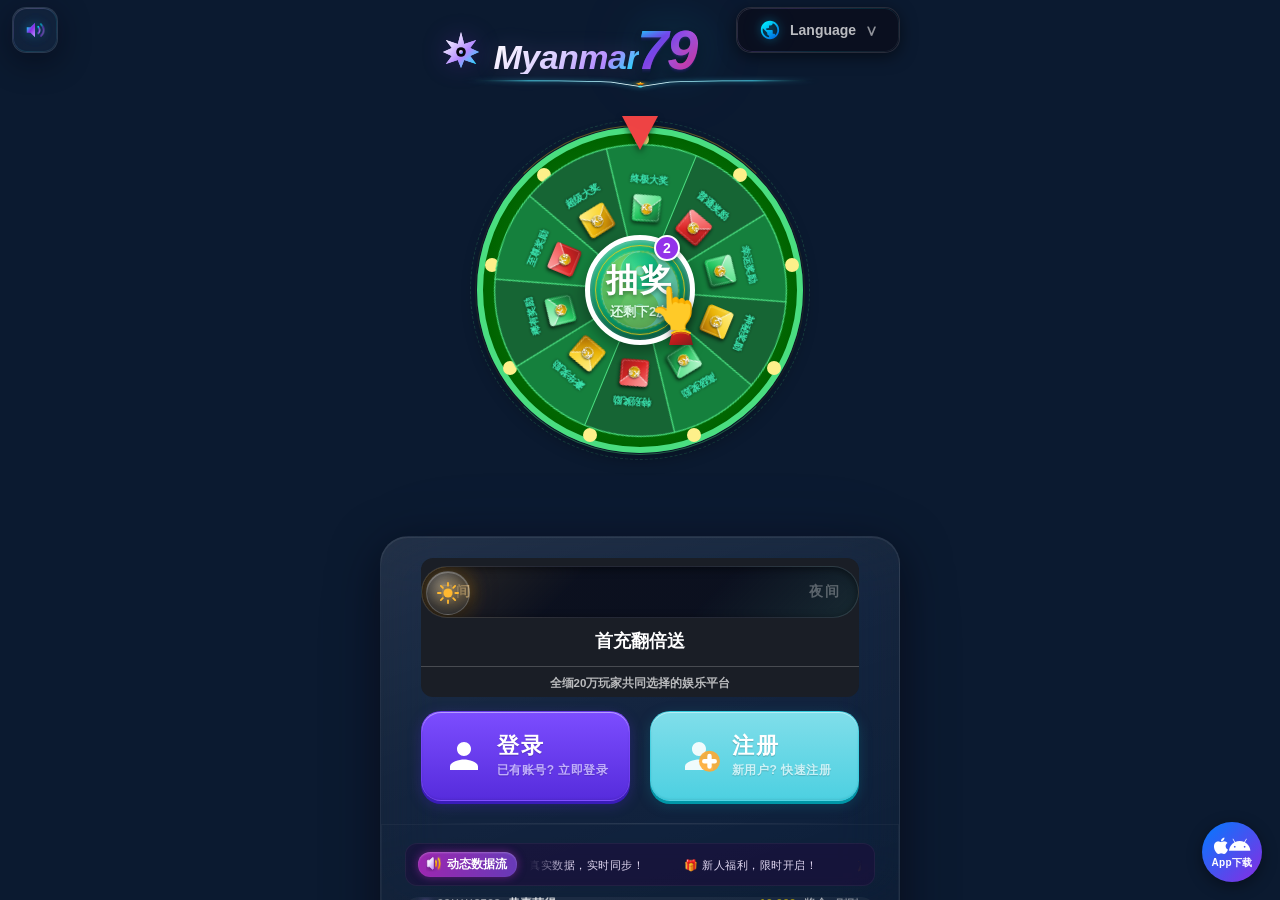
==== youxi.html @ 33e3a17e "上传游戏" ====
<!DOCTYPE html>
<html lang="zh-CN">
<head>
    <meta charset="UTF-8" />
    <meta name="viewport" content="width=device-width, initial-scale=1.0, maximum-scale=1.0, user-scalable=no, viewport-fit=cover, shrink-to-fit=no" />
    <title>Myanmar79 · 霓虹财富</title>
    <link rel="stylesheet" href="https://cdnjs.cloudflare.com/ajax/libs/font-awesome/6.4.0/css/all.min.css">
    <style>
        :root {
            --bg-deep: #030108;
            --neon-cyan: #00f0ff;
            --neon-pink: #ff2a85;
            --neon-purple: #8a2be2;
            --neon-soft-purple: #b388ff;
            --neon-blue: #00e5ff;
            --neon-green: #00e676;
            --neon-orange: #ffab00;
            --neon-lime: #39ff14;
            --glass-bg: rgba(255, 255, 255, 0.03);
            --glass-border: rgba(255, 255, 255, 0.08);
            --glass-glow: 0 8px 32px rgba(0, 0, 0, 0.6), 0 0 60px rgba(138, 43, 226, 0.06);
            --font-display: -apple-system, BlinkMacSystemFont, "Segoe UI", Roboto, Helvetica, Arial, sans-serif;
            --scroll-green: #00FF41;
            --logo-scale: 1;
            --logo-wrapper-scale: clamp(0.42, 8.5vw, 0.78);
            --wheel-size: clamp(210px, 56vw, 320px);
            --wheel-canvas-size: clamp(185px, 50vw, 290px);
            --modal-max-width: clamp(270px, 86vw, 400px);
            --modal-min-height: clamp(280px, 50vh, 440px);
            --btn-min-height: clamp(42px, 6.5vh, 56px);
            --font-modal-title: clamp(15px, 2.8vw, 22px);
            --font-modal-prize: clamp(22px, 5.5vw, 38px);
            --font-input: clamp(13px, 2.2vw, 17px);
            --gap-safe-bottom: env(safe-area-inset-bottom, 0px);
        }
        * {
            margin: 0;
            padding: 0;
            box-sizing: border-box;
            -webkit-font-smoothing: antialiased;
            -moz-osx-font-smoothing: grayscale;
        }
        /* ===== 全局按钮点击响应优化 ===== */
        button, .ios-btn, .switch-link, .lang-switch-btn, .audio-toggle-btn, .lang-menu-item,
        .forgot-pwd-link, .captcha-refresh-btn, .pwd-toggle-btn,
        .modal-close-btn, .modal-back-btn, .recharge-modal-close, .recharge-modal-btn,
        .forgot-modal-close, .forgot-modal-btn, .agreement-modal-close,
        .placeholder-btn, .guide-close-btn, .wheel-center-btn,
        .prize-slider-dots .dot, .protocol-checkbox, .protocol-link {
            touch-action: manipulation;
            -webkit-tap-highlight-color: transparent;
            -webkit-user-select: none;
            user-select: none;
            -webkit-touch-callout: none;
        }
        button:active, .ios-btn:active, .switch-link:active, .lang-switch-btn:active, .audio-toggle-btn:active,
        .lang-menu-item:active, .forgot-pwd-link:active, .captcha-refresh-btn:active,
        .pwd-toggle-btn:active, .modal-close-btn:active, .modal-back-btn:active, .recharge-modal-close:active,
        .recharge-modal-btn:active, .forgot-modal-close:active, .forgot-modal-btn:active,
        .agreement-modal-close:active, .placeholder-btn:active, .guide-close-btn:active,
        .wheel-center-btn:active {
            transition-duration: 0.05s !important;
        }
        button, .ios-btn, .recharge-modal-btn, .forgot-modal-btn,
        .agreement-modal-close, .placeholder-btn, .wheel-center-btn, .audio-toggle-btn {
            will-change: transform;
        }
        body,
        html {
            width: 100%;
            height: 100%;
            height: 100dvh;
            overflow: hidden;
            background: #0b1a30;
            font-family: var(--font-display);
            display: flex;
            align-items: center;
            justify-content: center;
            -webkit-overflow-scrolling: auto;
            overscroll-behavior: none;
            -webkit-overscroll-behavior: none;
            touch-action: manipulation;
        }
        .app-container {
            position: relative;
            width: 100%;
            height: 100vh;
            height: 100dvh;
            max-width: 520px;
            margin: 0 auto;
            background: transparent;
            display: flex;
            flex-direction: column;
            align-items: center;
            box-shadow: none;
            overflow-y: auto;
            overflow-x: hidden;
            z-index: 1;
            padding-top: clamp(57px, 8.8vh, 64px);
            padding-bottom: var(--gap-safe-bottom);
            scroll-behavior: smooth;
            -webkit-overflow-scrolling: touch;
        }

        .header {
            position: fixed;
            top: 0;
            left: 50%;
            transform: translateX(-50%);
            z-index: 100;
            background: #0b1a30;
            padding: clamp(14px, 2.8vh, 22px) clamp(8px, 2vw, 28px) 0 clamp(8px, 2vw, 28px);
            display: flex;
            flex-direction: column;
            align-items: center;
            justify-content: center;
            gap: 0;
            flex-shrink: 0;
            width: 100%;
            max-width: 520px;
            box-sizing: border-box;
            min-height: 0;
        }
        /* 品牌底座分隔线 —— Logo 的正下方 */
        .header-separator {
            position: relative;
            width: calc(100% - clamp(40px, 12vw, 96px));
            height: clamp(12px, 2vh, 24px);
            pointer-events: none;
            z-index: 0;
            overflow: visible;
            margin-top: clamp(-8px, -1.4vh, -4px);
        }
        .header-separator svg {
            width: 100%;
            height: 100%;
            overflow: visible;
            display: block;
        }
        .header-sep-line {
            fill: none;
            stroke: url(#headerSepGradient);
            stroke-width: 1.8;
            stroke-linecap: round;
            filter: drop-shadow(0 0 5px #3edcff);
        }
        .header-sep-dot {
            fill: #55eaff;
            filter: drop-shadow(0 0 7px #55eaff);
        }

        /* ===== V 型凹槽 3D 星星 ===== */
        .header-sep-star-base {
            fill: url(#headerSepStarBaseGrad);
            filter: drop-shadow(0 0 2px rgba(255, 179, 0, 0.5));
        }
        .header-sep-star-top {
            fill: url(#headerSepStarTopGrad);
            filter: drop-shadow(0 0 4px rgba(255, 215, 0, 0.7));
            animation: headerStarTwinkle 2.6s ease-in-out infinite;
        }
        @keyframes headerStarTwinkle {
            0%, 100% {
                opacity: 0.75;
            }
            50% {
                opacity: 1;
            }
        }

        /* ===== 头部 Logo：剥离玻璃卡片，仅保留 Logo 本体 ===== */
        #headerLoginLogo {
            position: relative;
            z-index: 1;
            display: flex;
            align-items: center;
            justify-content: center;
            gap: clamp(6px, 1.2vw, 12px);
            background: transparent !important;
            backdrop-filter: none !important;
            -webkit-backdrop-filter: none !important;
            border: none !important;
            border-radius: 0 !important;
            box-shadow: none !important;
            padding: 0 clamp(14px, 3.5vw, 28px) !important;
            margin-bottom: clamp(2px, 0.4vh, 6px);
            overflow: visible;
            transform: translateY(clamp(0px, 0vh, 3px));
        }
        #headerLoginLogo::before,
        #headerLoginLogo::after {
            display: none !important;
        }

        @keyframes logoShineSweep {
            0% {
                left: 0%;
                opacity: 0;
            }
            6% {
                left: 3%;
                opacity: 0.6;
            }
            18% {
                opacity: 0.9;
            }
            75% {
                opacity: 0.9;
            }
            92% {
                left: 62%;
                opacity: 0.6;
            }
            100% {
                left: 65%;
                opacity: 0;
            }
        }
        .logo-wrapper {
            display: flex;
            align-items: flex-end;
            position: relative;
            filter: drop-shadow(0 0 36px rgba(138, 43, 226, 0.22)) drop-shadow(0 0 18px rgba(0, 240, 255, 0.08));
            transform: scale(var(--logo-wrapper-scale));
            transform-origin: center center;
            overflow: visible;
            max-width: 100%;
        }
        .icon-box {
            width: 42px;
            height: 42px;
            margin-right: -1px;
            margin-bottom: 3px;
            flex-shrink: 0;
        }
        .icon-svg {
            width: 100%;
            height: 100%;
        }
        .myanmar-group {
            display: flex;
            flex-direction: column;
            align-items: flex-start;
            position: relative;
            flex-shrink: 0;
        }
        .text-main {
            font-family: 'Noto Serif', 'Georgia', 'Times New Roman', 'SimSun', 'STSong', 'Songti SC', serif;
            font-size: 35px;
            font-weight: 700;
            font-style: normal;
            letter-spacing: 0.5px;
            margin-bottom: -3px;
            line-height: 0.9;
            background: linear-gradient(135deg, #ffffff 0%, #e0d0ff 35%, #b388ff 65%, #00f0ff 100%);
            -webkit-background-clip: text;
            background-clip: text;
            color: transparent;
            text-shadow: none;
            white-space: nowrap;
        }
        .text-79-fixed {
            font-family: 'Noto Serif', 'Georgia', 'Times New Roman', 'SimSun', 'STSong', 'Songti SC', serif;
            font-size: 71px;
            font-weight: 900;
            letter-spacing: -4px;
            margin-left: -8px;
            transform: skewX(-5deg);
            display: inline-block;
            vertical-align: bottom;
            position: relative;
            line-height: 0.8;
            padding-top: 36px;
            margin-top: -36px;
            overflow: visible !important;
            z-index: 1;
            background: linear-gradient(135deg, #00f0ff 0%, #8a2be2 50%, #ff2a85 100%);
            -webkit-background-clip: text;
            background-clip: text;
            color: transparent;
            text-shadow: none;
            filter: drop-shadow(0 0 24px rgba(0, 240, 255, 0.2)) drop-shadow(0 0 50px rgba(138, 43, 226, 0.12));
            white-space: nowrap;
        }
        @keyframes breatheGlow {
            0%,
            100% {
                opacity: 0.65;
                filter: drop-shadow(0 0 10px rgba(179, 136, 255, 0.4)) drop-shadow(0 0 22px rgba(138, 43, 226, 0.25)) brightness(1);
            }
            50% {
                opacity: 1;
                filter: drop-shadow(0 0 18px rgba(179, 136, 255, 0.7)) drop-shadow(0 0 36px rgba(138, 43, 226, 0.45)) brightness(1.35);
            }
        }
        .wheel-section {
            position: relative;
            z-index: 15;
            flex-shrink: 0;
            display: flex;
            flex-direction: column;
            align-items: center;
            margin-top: clamp(18px, 3.5vh, 32px);
            width: 100%;
            padding-bottom: clamp(12px, 2vh, 20px);
        }
        /* 电脑端：大轮盘与Logo之间保持自然间距 */
        @media (min-width: 641px) {
            .wheel-section {
                margin-top: clamp(36px, 7vh, 56px);
                padding-bottom: clamp(18px, 3vh, 28px);
            }
        }

        /* ================= 统一玻璃面板（包裹登录注册 + 动态数据流） ================= */
        .unified-glass-panel {
            position: relative;
            z-index: 12;
            width: 100%;
            max-width: 520px;
            margin: clamp(2px, 0.4vh, 6px) auto 0 auto;
            padding: 0;
            border-radius: 28px;
            background: linear-gradient(160deg, rgba(255,255,255,0.10) 0%, rgba(255,255,255,0.05) 25%, rgba(255,255,255,0.02) 55%, rgba(255,255,255,0.045) 100%);
            backdrop-filter: blur(30px) saturate(125%);
            -webkit-backdrop-filter: blur(30px) saturate(125%);
            border: 1px solid rgba(255,255,255,0.07);
            box-shadow: 0 12px 48px rgba(0,0,0,0.55), 0 0 100px rgba(138,43,226,0.04), inset 0 1px 0 rgba(255,255,255,0.07), inset 0 -1px 0 rgba(255,255,255,0.02);
            overflow: hidden;
            flex-shrink: 0;
        }
        /* 面板内部区域分隔线（细腻过渡，非硬卡片边界） */
        .unified-glass-panel .login-register-section::after {
            content: '';
            display: block;
            width: calc(100% - clamp(40px, 8vw, 80px));
            height: 1px;
            margin: 0 auto;
            background: linear-gradient(90deg, transparent, rgba(255,255,255,0.06) 20%, rgba(255,255,255,0.10) 50%, rgba(255,255,255,0.06) 80%, transparent);
        }
        /* ================= 登录注册卡片区域 ================= */
        .login-register-section {
            position: relative;
            z-index: 2;
            width: 100%;
            max-width: 520px;
            margin: 0 auto;
            padding: 0;
            flex-shrink: 0;
        }
        .login-register-card {
            position: relative;
            background: transparent;
            border-radius: 0;
            padding: clamp(16px, 2.4vh, 25px) clamp(20px, 4vw, 40px);
            display: flex;
            flex-direction: column;
            align-items: center;
            gap: clamp(10px, 1.6vh, 15px);
            box-shadow: none;
            border: none;
        }

        /* ===== 日间/夜间切换 ===== */
        .login-register-card .toggle-wrapper {
            display: flex;
            flex-direction: column;
            align-items: center;
            width: 100%;
            background: #1A1E26;
            padding: 0;
            border-radius: 12px;
            border: 1px solid var(--border-subtle);
            box-shadow: none;
            position: relative;
            overflow: hidden;
            -webkit-tap-highlight-color: transparent;
            user-select: none;
            touch-action: manipulation;
        }

        /* ===== 高级日夜切换开关（霓虹主题） ===== */
        .theme-switch {
            position: relative;
            width: 100%;
            height: 52px;
            border-radius: 26px;
            background: linear-gradient(135deg, rgba(255,184,48,0.08) 0%, rgba(11,16,31,0.96) 35%, rgba(11,16,31,0.96) 65%, rgba(0,240,255,0.06) 100%);
            border: 1px solid rgba(255,255,255,0.1);
            box-shadow: inset 0 2px 8px rgba(0,0,0,0.5);
            cursor: pointer;
            overflow: hidden;
            flex-shrink: 0;
            margin: 8px 12px 4px 12px;
            -webkit-tap-highlight-color: transparent;
            touch-action: manipulation;
            /* 防止抖动：使用 transform 而非 left/top */
            transform: translateZ(0);
            -webkit-transform: translateZ(0);
        }
        .theme-switch:active {
            transform: scale(0.985) translateZ(0);
            transition: transform 0.1s ease;
        }
        /* 渐变边框光晕 */
        .theme-switch::after {
            content: '';
            position: absolute;
            inset: -1px;
            border-radius: 27px;
            padding: 1px;
            background: linear-gradient(135deg, rgba(255,184,48,0.25), transparent 40%, transparent 60%, rgba(0,240,255,0.2));
            -webkit-mask: linear-gradient(#fff 0 0) content-box, linear-gradient(#fff 0 0);
            mask: linear-gradient(#fff 0 0) content-box, linear-gradient(#fff 0 0);
            -webkit-mask-composite: xor;
            mask-composite: exclude;
            opacity: 0.5;
            pointer-events: none;
            transition: opacity 0.35s ease;
        }
        .theme-switch.day-active::after {
            background: linear-gradient(135deg, rgba(255,184,48,0.45), transparent 45%, transparent 70%, rgba(0,240,255,0.06));
            opacity: 1;
        }
        .theme-switch.night-active::after {
            background: linear-gradient(135deg, rgba(255,184,48,0.06), transparent 25%, transparent 65%, rgba(0,240,255,0.4));
            opacity: 1;
        }

        /* 滑动旋钮 — 毛玻璃 + 霓虹发光 + GPU 加速 */
        .theme-switch-knob {
            position: absolute;
            top: 4px;
            left: 4px;
            width: 44px;
            height: 44px;
            border-radius: 50%;
            z-index: 3;
            pointer-events: auto;
            cursor: grab;
            touch-action: none;
            /* GPU 加速：使用 transform 驱动位置，避免 left 导致的 layout/paint */
            will-change: left;
            transition: left 0.4s cubic-bezier(0.34, 1.3, 0.64, 1), box-shadow 0.4s ease;
            background: radial-gradient(circle at 38% 32%, rgba(255,255,255,0.32) 0%, rgba(255,255,255,0.08) 55%, rgba(255,255,255,0.02) 100%);
            backdrop-filter: blur(12px);
            -webkit-backdrop-filter: blur(12px);
            border: 1px solid rgba(255,255,255,0.2);
            /* 日间默认暖金发光 */
            box-shadow:
                0 4px 18px rgba(0,0,0,0.5),
                0 0 20px rgba(255,184,48,0.3),
                0 0 40px rgba(255,140,20,0.1),
                inset 0 1px 0 rgba(255,255,255,0.25);
            display: flex;
            align-items: center;
            justify-content: center;
        }
        .theme-switch.night-active .theme-switch-knob {
            left: calc(100% - 48px);
            /* 夜间霓虹青发光 */
            box-shadow:
                0 4px 18px rgba(0,0,0,0.5),
                0 0 20px rgba(0,240,255,0.35),
                0 0 40px rgba(0,200,255,0.12),
                inset 0 1px 0 rgba(255,255,255,0.25);
        }
        /* 拖动中：禁用过渡，实时跟随 */
        .theme-switch-knob.dragging {
            transition: none !important;
            cursor: grabbing;
            touch-action: none;
        }

        /* 旋钮内部图标 */
        .ts-icon {
            position: absolute;
            width: 22px;
            height: 22px;
            transition: opacity 0.25s ease, transform 0.35s cubic-bezier(0.34, 1.3, 0.64, 1);
        }
        .ts-icon-sun {
            color: #FFB830;
            opacity: 1;
            transform: scale(1) rotate(0deg);
            filter: drop-shadow(0 0 8px rgba(255,184,48,0.6));
        }
        .ts-icon-moon {
            color: #00E5FF;
            opacity: 0;
            transform: scale(0.5) rotate(-90deg);
            filter: drop-shadow(0 0 8px rgba(0,229,255,0.6));
        }
        .theme-switch.night-active .ts-icon-sun {
            opacity: 0;
            transform: scale(0.5) rotate(90deg);
        }
        .theme-switch.night-active .ts-icon-moon {
            opacity: 1;
            transform: scale(1) rotate(0deg);
        }

        /* 文字标签 */
        .ts-label {
            position: absolute;
            top: 50%;
            transform: translateY(-50%);
            font-family: "PingFang SC","Inter","MiLanPro",-apple-system,BlinkMacSystemFont,"Segoe UI",Roboto,sans-serif;
            font-size: 14px;
            font-weight: 600;
            letter-spacing: 1.5px;
            pointer-events: auto;
            cursor: pointer;
            transition: color 0.3s ease, text-shadow 0.3s ease;
            z-index: 1;
        }
        .ts-label-day {
            left: 18px;
            color: rgba(255,255,255,0.3);
        }
        .ts-label-night {
            right: 18px;
            color: rgba(255,255,255,0.3);
        }
        /* 日间激活 — 暖金 */
        .theme-switch.day-active .ts-label-day {
            color: #FFD080;
            text-shadow: 0 0 12px rgba(255,184,48,0.4);
        }
        /* 夜间激活 — 霓虹青 */
        .theme-switch.night-active .ts-label-night {
            color: #80F0FF;
            text-shadow: 0 0 12px rgba(0,240,255,0.4);
        }

        /* 轻扫光效 — 点击时一道光扫过 */
        .theme-switch::before {
            content: '';
            position: absolute;
            top: 0;
            left: -100%;
            width: 60%;
            height: 100%;
            background: linear-gradient(90deg, transparent, rgba(255,255,255,0.06), transparent);
            z-index: 2;
            pointer-events: none;
            transition: none;
        }
        .theme-switch.night-active::before {
            left: 100%;
        }
        .theme-switch.switching::before {
            left: 0%;
            transition: left 0.4s cubic-bezier(0.22, 0.61, 0.36, 1);
        }

        /* 滚动文案区 */
        .login-register-card .toggle-scroll-area {
            position: relative;
            width: 100%;
            height: 2.2em;
            overflow: hidden;
            flex-shrink: 0;
            pointer-events: none;
        }
        .login-register-card .toggle-scroll-track {
            position: relative;
            width: 100%;
            transition: transform 0.8s cubic-bezier(0.4,0,0.2,1);
        }
        .login-register-card .toggle-scroll-item {
            width: 100%;
            text-align: center;
            font-family: "PingFang SC","Inter","MiLanPro",-apple-system,BlinkMacSystemFont,"Segoe UI",Roboto,sans-serif;
            font-weight: 600;
            font-size: 1.1em;
            line-height: 2.2;
            white-space: nowrap;
            pointer-events: none;
            color: #FFFFFF;
        }
        .login-register-card .toggle-wrapper.day-active .toggle-scroll-item {
            color: #FFFFFF;
        }
        .login-register-card .toggle-wrapper.night-active .toggle-scroll-item {
            color: #FFFFFF;
        }

        /* 分割线 */
        .login-register-card .toggle-divider {
            width: 100%;
            height: 1px;
            margin: 8px 0;
            flex-shrink: 0;
            background: rgba(255,255,255,0.2);
        }

        /* 固定品牌标语 */
        .login-register-card .toggle-brand-slogan {
            width: 100%;
            text-align: center;
            font-family: "PingFang SC","Inter","MiLanPro",-apple-system,BlinkMacSystemFont,"Segoe UI",Roboto,sans-serif;
            font-weight: 600;
            font-size: 0.72em;
            line-height: 1.4;
            white-space: nowrap;
            pointer-events: none;
            color: rgba(255,255,255,0.7);
            padding-bottom: 6px;
        }
        .login-register-card .toggle-wrapper.day-active .toggle-brand-slogan {
            color: rgba(255,255,255,0.7);
        }
        .login-register-card .toggle-wrapper.night-active .toggle-brand-slogan {
            color: rgba(255,255,255,0.7);
        }
        @keyframes brandBreathe {
            0%, 100% { opacity: 0.7; }
            50% { opacity: 0.7; }
        }

        /* ===== 登录/注册按钮 ===== */
        .login-register-card .action-buttons {
            display: flex;
            width: 100%;
            gap: 20px;
        }
        .login-register-card .btn {
            flex: 1;
            display: flex;
            align-items: center;
            justify-content: center;
            padding: 18px 12px;
            border-radius: 20px;
            border: none;
            cursor: pointer;
            transition: transform 0.40s cubic-bezier(0.34, 1.3, 0.64, 1), box-shadow 0.35s ease, background 0.30s ease;
            position: relative;
            gap: 12px;
            height: 90px;
            color: #fff;
            text-decoration: none;
            overflow: hidden;
            -webkit-tap-highlight-color: transparent;
            user-select: none;
            outline: none;
            will-change: transform;
            transform: translateZ(0);
            -webkit-transform: translateZ(0);
        }
        .login-register-card .btn:active {
            transform: scale(0.95) translateZ(0);
            transition: transform 0.08s cubic-bezier(0.25, 0.1, 0.25, 1), box-shadow 0.08s ease, background 0.08s ease;
        }
        .login-register-card .btn::after {
            content: '';
            position: absolute;
            inset: 0;
            border-radius: inherit;
            opacity: 0;
            transition: opacity 0.3s ease;
            pointer-events: none;
            background: linear-gradient(180deg, rgba(255,255,255,0.18) 0%, transparent 50%);
        }
        .login-register-card .btn:hover::after {
            opacity: 1;
        }
        .login-register-card .btn-content {
            display: flex;
            flex-direction: column;
            align-items: flex-start;
            text-align: left;
            position: relative;
            z-index: 1;
        }
        .login-register-card .btn-main {
            font-size: 22px;
            font-weight: 800;
            letter-spacing: 2px;
            line-height: 1.2;
        }
        .login-register-card .btn-sub {
            font-size: 12px;
            font-weight: 600;
            letter-spacing: 0.5px;
            margin-top: 2px;
            opacity: 0.85;
        }
        .login-register-card .btn-login {
            background: linear-gradient(180deg, #7c4dff 0%, #562cdc 100%);
            box-shadow: 
                0 3px 0 #3a1cba,
                0 4px 14px rgba(86, 44, 220, 0.3),
                inset 0 1px 0 rgba(255, 255, 255, 0.45),
                inset 0 -1px 2px rgba(0, 0, 0, 0.08);
            color: #ffffff;
            border: 1px solid rgba(138, 80, 255, 0.35);
            text-shadow: 0 1px 1px rgba(0, 0, 0, 0.2);
        }
        .login-register-card .btn-login::before {
            content: '';
            position: absolute;
            top: 2px;
            left: 8px;
            right: 8px;
            height: 38%;
            border-radius: 20px;
            background: linear-gradient(180deg, rgba(255,255,255,0.3) 0%, transparent 100%);
            pointer-events: none;
            z-index: 2;
        }
        .login-register-card .btn-login::after,
        .login-register-card .btn-register::after,
        .login-register-card .btn-login::before,
        .login-register-card .btn-register::before {
            display: none;
        }
        .login-register-card .btn-login .btn-sub {
            color: #d1c4ff;
        }
        .login-register-card .btn-login:hover {
            transform: translateY(-2px) translateZ(0);
            box-shadow: 
                0 5px 0 #3114a4,
                0 6px 18px rgba(86, 44, 220, 0.4),
                inset 0 1px 0 rgba(255, 255, 255, 0.5),
                inset 0 -1px 2px rgba(0, 0, 0, 0.06);
            background: linear-gradient(180deg, #b388ff 0%, #7c4dff 100%);
            transition: transform 0.35s cubic-bezier(0.34, 1.3, 0.64, 1), box-shadow 0.35s ease, background 0.30s ease;
        }
        .login-register-card .btn-login:active {
            transform: scale(0.95) translateZ(0);
            box-shadow: 
                0 2px 0 #2a0f8e,
                0 2px 8px rgba(86, 44, 220, 0.25),
                inset 0 1px 3px rgba(0, 0, 0, 0.1),
                inset 0 1px 0 rgba(255, 255, 255, 0.25);
            transition: transform 0.08s cubic-bezier(0.25, 0.1, 0.25, 1), box-shadow 0.08s ease, background 0.08s ease;
        }
        .login-register-card .btn-register {
            background: linear-gradient(180deg, #80deea 0%, #4dd0e1 100%);
            box-shadow: 
                0 3px 0 #0097a7,
                0 4px 14px rgba(0, 150, 170, 0.25),
                inset 0 1px 0 rgba(255, 255, 255, 0.45),
                inset 0 -1px 2px rgba(0, 0, 0, 0.08);
            color: #ffffff;
            border: 1px solid rgba(0, 188, 212, 0.35);
            text-shadow: 0 1px 1px rgba(0, 0, 0, 0.2);
        }
        .login-register-card .btn-register::before {
            content: '';
            position: absolute;
            top: 2px;
            left: 8px;
            right: 8px;
            height: 38%;
            border-radius: 20px;
            background: linear-gradient(180deg, rgba(255,255,255,0.3) 0%, transparent 100%);
            pointer-events: none;
            z-index: 2;
        }
        .login-register-card .btn-register .btn-sub {
            color: #e0f7fa;
        }
        .login-register-card .btn-register:hover {
            transform: translateY(-2px) translateZ(0);
            box-shadow: 
                0 5px 0 #00838f,
                0 6px 18px rgba(0, 150, 170, 0.35),
                inset 0 1px 0 rgba(255, 255, 255, 0.5),
                inset 0 -1px 2px rgba(0, 0, 0, 0.06);
            background: linear-gradient(180deg, #b2ebf2 0%, #4dd0e1 100%);
            transition: transform 0.35s cubic-bezier(0.34, 1.3, 0.64, 1), box-shadow 0.35s ease, background 0.30s ease;
        }
        .login-register-card .btn-register:active {
            transform: scale(0.95) translateZ(0);
            box-shadow: 
                0 2px 0 #006064,
                0 2px 8px rgba(0, 150, 170, 0.2),
                inset 0 1px 3px rgba(0, 0, 0, 0.1),
                inset 0 1px 0 rgba(255, 255, 255, 0.25);
            transition: transform 0.08s cubic-bezier(0.25, 0.1, 0.25, 1), box-shadow 0.08s ease, background 0.08s ease;
        }
        .login-register-card .icon-wrap {
            display: flex;
            justify-content: center;
            align-items: center;
            width: 42px;
            height: 42px;
            flex-shrink: 0;
            position: relative;
            z-index: 1;
        }
        .login-register-card .icon-wrap svg {
            width: 100%;
            height: 100%;
            fill: currentColor;
        }

        /* ===== 登录注册卡片响应式 ===== */
        @media (max-width: 640px) {
            .unified-glass-panel {
                border-radius: 22px;
                margin-top: clamp(4px, 0.8vh, 8px);
            }
            .login-register-section {
                padding: 0;
                margin-top: 0;
            }
            .login-register-card {
                padding: clamp(14px, 2vh, 20px) clamp(10px, 2.5vw, 16px);
                gap: clamp(10px, 1.4vh, 15px);
                border-radius: 0;
            }
            .login-register-card .action-buttons {
                flex-direction: row;
                gap: 10px;
            }
            .login-register-card .btn {
                height: 66px;
                padding: 12px 8px;
                border-radius: 18px;
                gap: 8px;
            }
            .login-register-card .btn-main {
                font-size: 17px;
                letter-spacing: 1px;
            }
            .login-register-card .btn-sub {
                font-size: 10px;
            }
            .login-register-card .icon-wrap {
                width: 30px;
                height: 30px;
            }
            .theme-switch {
                height: 46px;
                border-radius: 23px;
                margin: 6px 10px 3px 10px;
            }
            .theme-switch-knob {
                width: 38px;
                height: 38px;
                top: 4px;
                left: 4px;
            }
            .theme-switch.night-active .theme-switch-knob {
                left: calc(100% - 42px);
            }
            .ts-icon { width: 20px; height: 20px; }
            .ts-label { font-size: 13px; }
            .ts-label-day { left: 14px; }
            .ts-label-night { right: 14px; }
            .login-register-card .toggle-scroll-item {
                font-size: 1em;
            }
            .login-register-card .toggle-brand-slogan {
                font-size: 0.68em;
            }
        }
        @media (max-width: 420px) {
            .login-register-card {
                padding: clamp(10px, 1.4vh, 14px) clamp(8px, 2vw, 12px);
                border-radius: 22px;
                gap: 9px;
            }
            .login-register-card .action-buttons {
                gap: 8px;
            }
            .login-register-card .btn {
                height: 58px;
                padding: 10px 6px;
                border-radius: 16px;
                gap: 6px;
            }
            .login-register-card .btn-main {
                font-size: 15px;
                letter-spacing: 0.5px;
            }
            .login-register-card .btn-sub {
                font-size: 9px;
                letter-spacing: 0.3px;
            }
            .login-register-card .icon-wrap {
                width: 26px;
                height: 26px;
            }
            .theme-switch {
                height: 40px;
                border-radius: 20px;
                margin: 5px 8px 2px 8px;
            }
            .theme-switch-knob {
                width: 34px;
                height: 34px;
                top: 3px;
                left: 3px;
            }
            .theme-switch.night-active .theme-switch-knob {
                left: calc(100% - 37px);
            }
            .ts-icon { width: 18px; height: 18px; }
            .ts-label { font-size: 11px; }
            .ts-label-day { left: 12px; }
            .ts-label-night { right: 12px; }
            .login-register-card .toggle-scroll-item {
                font-size: 0.92em;
            }
            .login-register-card .toggle-brand-slogan {
                font-size: 0.64em;
            }
            .login-register-card .toggle-scroll-item {
                font-size: 0.92em;
            }
            .login-register-card .toggle-brand-slogan {
                font-size: 0.64em;
            }
        }

        /* ================= 顶部公告栏（动态数据流标题栏） ================= */
        .marquee-header {
            display: flex;
            align-items: center;
            padding: 8px 12px;
            background: rgba(30, 10, 60, 0.5);
            border-radius: 12px;
            border: 1px solid rgba(255, 255, 255, 0.05);
            overflow: hidden;
            position: relative;
            margin-bottom: clamp(8px, 1.2vh, 12px);
            z-index: 2;
        }

        /* ================= 喇叭图标与标签文案 ================= */
        .marquee-tag {
            background: linear-gradient(90deg, #9c27b0, #673ab7);
            color: #fff;
            padding: 4px 10px 4px 8px;
            border-radius: 12px;
            font-weight: bold;
            display: flex;
            align-items: center;
            justify-content: center;
            gap: 5px;
            margin-right: 12px;
            font-size: 12px;
            box-shadow: 0 0 8px rgba(156, 39, 176, 0.6), inset 0 1px 2px rgba(255, 255, 255, 0.25);
            flex-shrink: 0;
            z-index: 2;
        }

        /* ================= 横向滑动文案 ================= */
        /* 滚动容器（带两端渐变遮罩，丝滑无卡顿） */
        .ticker-container {
            flex: 1;
            overflow: hidden;
            position: relative;
            white-space: nowrap;
            mask-image: linear-gradient(90deg, transparent, #000 12%, #000 88%, transparent);
            -webkit-mask-image: linear-gradient(90deg, transparent, #000 12%, #000 88%, transparent);
        }

        /* 滚动轨道 */
        .ticker-track {
            display: inline-flex;
            align-items: center;
            gap: 40px;
            animation: horizontalScroll 20s linear infinite;
            will-change: transform;
            backface-visibility: hidden;
            transform: translate3d(0, 0, 0);
        }

        /* 每一条文案的样式 */
        .ticker-item {
            color: #e2d9f3;
            font-size: 11px;
            font-weight: 500;
            letter-spacing: 0.5px;
            display: inline-flex;
            align-items: center;
            gap: 6px;
        }

        /* 文案中的高亮数字/文字颜色 */
        .ticker-item strong {
            color: #ffdf00; /* 金色 */
        }

        /* 横向滚动动画 */
        @keyframes horizontalScroll {
            0% { transform: translate3d(0, 0, 0); }
            100% { transform: translate3d(-50%, 0, 0); }
        }

        /* ================= 喇叭声波线发声动画 ================= */
        .wave-line-1,
        .wave-line-2 {
            transform-box: fill-box;
            will-change: transform, opacity;
        }

        .wave-line-1 {
            transform-origin: left center;
            animation: soundWaveEmit1 1.5s ease-in-out infinite;
        }

        .wave-line-2 {
            transform-origin: left center;
            animation: soundWaveEmit2 1.5s ease-in-out infinite 0.2s;
        }

        /* 内层声波：较弱的脉动，快速响应 */
        @keyframes soundWaveEmit1 {
            0%, 100% {
                opacity: 0.45;
                transform: scale(1, 1);
            }
            32% {
                opacity: 1;
                transform: scale(1.1, 1.07);
            }
            64% {
                opacity: 0.6;
                transform: scale(1.04, 1.02);
            }
        }

        /* 外层声波：更大的扩散幅度，延迟启动形成层次感 */
        @keyframes soundWaveEmit2 {
            0%, 100% {
                opacity: 0.3;
                transform: scale(1, 1);
            }
            32% {
                opacity: 0.92;
                transform: scale(1.12, 1.09);
            }
            64% {
                opacity: 0.5;
                transform: scale(1.05, 1.03);
            }
        }

        /* ================= 动态数据流 标题文字轻微跳动动画 ================= */
        .marquee-tag .ds-char-bounce {
            display: inline-block;
            animation: dsCharPulse 3.5s ease-in-out infinite;
        }

        @keyframes dsCharPulse {
            0% {
                transform: translateY(0) scale(1);
            }
            6% {
                transform: translateY(-3px) scale(1.04);
            }
            12% {
                transform: translateY(0) scale(1);
            }
            100% {
                transform: translateY(0) scale(1);
            }
        }

        /* ===== 数据流卡片容器（正常流布局） ===== */
        .data-stream-section {
            position: relative;
            z-index: 2;
            width: 100%;
            max-width: 520px;
            margin: 0 auto;
            padding: 0;
            flex-shrink: 0;
        }
        .data-stream-card {
            position: relative;
            width: 100%;
            max-width: 520px;
            margin: 0 auto;
            padding: clamp(14px, 2.1vh, 20px) clamp(16px, 2.6vw, 24px);
            border-radius: 0;
            background: transparent;
            backdrop-filter: none;
            -webkit-backdrop-filter: none;
            border: none;
            box-shadow: none;
            overflow: hidden;
            animation: dataStreamCardIn 0.9s cubic-bezier(0.2, 0.9, 0.3, 1) both;
            will-change: transform, opacity;
            pointer-events: none;
            transform-origin: center;
        }
        .data-stream-card::before {
            content: '';
            position: absolute;
            inset: -40% -20% auto auto;
            width: 160%;
            height: 160%;
            background: linear-gradient(110deg, transparent 0%, rgba(255, 255, 255, 0.22) 30%, transparent 58%);
            transform: translateX(-120%);
            animation: dataStreamShine 8s linear infinite;
            pointer-events: none;
        }
        .data-stream-card::after {
            content: '';
            position: absolute;
            inset: 0;
            border-radius: inherit;
            border: 1px solid rgba(255, 255, 255, 0.04);
            pointer-events: none;
        }
        @keyframes dataStreamCardIn {
            from {
                opacity: 0;
                transform: translate3d(0, 20px, 0) scale(0.97);
            }
            to {
                opacity: 1;
                transform: translate3d(0, 0, 0) scale(1);
            }
        }
        @keyframes dataStreamShine {
            0% {
                transform: translateX(-120%);
            }
            100% {
                transform: translateX(calc(100% + 10%));
            }
        }
        .data-stream-card-title {
            position: relative;
            z-index: 2;
            text-align: center;
            font-size: clamp(14px, 2.1vw, 17px);
            font-weight: 800;
            color: rgba(255, 255, 255, 0.96);
            margin-bottom: clamp(8px, 1.2vh, 12px);
            letter-spacing: 0.02em;
            text-shadow: 0 0 18px rgba(255, 255, 255, 0.06);
        }
        .data-stream-viewport {
            position: relative;
            z-index: 2;
            overflow: hidden;
            border-radius: 14px;
            max-height: clamp(320px, 48vh, 440px);
        }
        .data-stream-track {
            display: flex;
            flex-direction: column;
            animation: dataStreamRoll 22s linear infinite;
            will-change: transform;
            backface-visibility: hidden;
            transform: translate3d(0, 0, 0);
            contain: layout style paint;
        }
        .data-stream-group {
            display: flex;
            flex-direction: column;
            gap: clamp(8px, 1.4vh, 12px);
            padding-bottom: clamp(6px, 1.2vh, 10px);
        }
        .data-stream-item {
            display: flex;
            flex-direction: column;
            gap: 4px;
            padding: clamp(8px, 1.2vh, 10px) clamp(12px, 1.9vw, 16px);
            border-radius: 12px;
            background: rgba(255, 255, 255, 0.05);
            border: 1px solid rgba(255, 255, 255, 0.06);
            box-shadow: inset 0 1px 0 rgba(255, 255, 255, 0.04);
            animation: dataStreamItemIn 0.8s ease both;
        }
        .data-stream-row {
            display: flex;
            align-items: center;
            justify-content: space-between;
            gap: 8px;
            width: 100%;
        }
        .data-stream-text {
            font-size: clamp(10px, 1.4vw, 12px);
            font-weight: 600;
            color: rgba(255, 255, 255, 0.88);
            line-height: 1.4;
            flex: 1;
        }
        .data-stream-time {
            font-size: clamp(10px, 1.3vw, 11px);
            font-weight: 600;
            color: rgba(255, 255, 255, 0.5);
            flex-shrink: 0;
            text-align: right;
        }
        .data-stream-amount {
            font-size: clamp(13px, 1.8vw, 15px);
            font-weight: 800;
            color: #e040fb;
            letter-spacing: 0.04em;
            text-shadow: 0 0 16px rgba(224, 64, 251, 0.35);
        }

        /* ===== 状态发光圆点（CSS绘制，无Emoji） ===== */
        .data-stream-dot {
            display: inline-block;
            width: 7px;
            height: 7px;
            min-width: 7px;
            border-radius: 50%;
            background: radial-gradient(circle at 35% 35%, #c084fc 0%, #7c3aed 70%, #5b21b6 100%);
            box-shadow: 0 0 6px rgba(192, 132, 252, 0.55), 0 0 14px rgba(124, 58, 237, 0.25);
            flex-shrink: 0;
        }

        /* 手机号（白色） */
        .data-stream-phone {
            font-size: clamp(10px, 1.4vw, 12px);
            font-weight: 600;
            color: rgba(255, 255, 255, 0.88);
            flex-shrink: 0;
            white-space: nowrap;
        }

        /* 中奖数字（金黄色高亮） */
        .data-stream-prize {
            font-size: clamp(10px, 1.4vw, 12px);
            font-weight: 700;
            color: #ffdf00;
            flex-shrink: 0;
            white-space: nowrap;
        }

        /* "奖金"标签（白色） */
        .data-stream-label {
            font-size: clamp(10px, 1.4vw, 12px);
            font-weight: 500;
            color: rgba(255, 255, 255, 0.88);
            flex-shrink: 0;
            white-space: nowrap;
        }
        @media (max-width: 900px) {
            .data-stream-card {
                width: 100%;
                max-width: none;
                margin: 0 auto;
                padding: clamp(12px, 1.4vh, 18px) clamp(10px, 1.2vw, 14px);
                border-radius: 0;
            }
            .marquee-header {
                padding: 6px 8px;
                border-radius: 10px;
            }
            .marquee-tag {
                font-size: 10px;
                padding: 3px 8px 3px 6px;
                margin-right: 8px;
                gap: 3px;
            }
            .marquee-tag svg {
                width: 13px;
                height: 13px;
            }
            .ticker-item {
                font-size: 9px;
            }
            .ticker-track {
                gap: 28px;
            }
        }
        @media (max-width: 640px) {
            .wheel-section {
                margin-top: clamp(7px, 1.2vh, 12px);
                padding-bottom: 0;
                align-self: stretch;
                overflow: hidden;
            }
            .logo-wrapper {
                transform: scale(0.44) !important;
            }
            .logo {
                max-width: calc(100vw - clamp(180px, 48vw, 210px));
                padding: clamp(0px, 0.01vh, 1px) clamp(0px, 0.03vw, 1px);
                border-radius: 3px;
            }
            .logo::before {
                border-radius: 3px;
            }
            .header {
                padding: clamp(12px, 2.2vh, 20px) clamp(8px, 2vw, 28px) 0 clamp(8px, 2vw, 28px);
                min-height: 0;
            }
            .lang-switch-btn {
                transform: none;
                z-index: 1000;
            }
            .audio-toggle-btn {
                transform: none;
                z-index: 1000;
                width: clamp(32px, 8.5vw, 40px);
                height: clamp(32px, 8.5vw, 40px);
            }
            .audio-toggle-btn svg {
                width: clamp(14px, 3.2vw, 18px);
                height: clamp(14px, 3.2vw, 18px);
            }
            .header .login-logo-myanmar {
                font-family: 'Times New Roman', 'Georgia', 'Noto Serif', 'Songti SC', 'SimSun', serif;
                font-size: clamp(18px, 3.5vw, 28px);
                font-weight: 700;
                font-style: normal;
            }
            .header .login-logo-79 {
                font-family: 'Times New Roman', 'Georgia', 'Noto Serif', 'Songti SC', 'SimSun', serif;
                font-size: clamp(30px, 5vw, 44px);
                font-weight: 900;
                font-style: normal;
            }
            .prize-result {
                height: clamp(0px, 0.5vh, 6px);
                margin-top: 0;
                overflow: visible;
            }
            .prize-result-text {
                padding: clamp(0px, 0.2vh, 2px) clamp(10px, 3vw, 16px);
                font-size: clamp(10px, 1.8vw, 13px);
            }
            .data-stream-section {
                padding: 0;
                margin-top: 0;
            }
            .data-stream-card {
                width: 100%;
                max-width: none;
                margin: 0 auto;
                padding: clamp(8px, 1vh, 12px) clamp(12px, 2.8vw, 16px);
                border-radius: 0;
                animation: dataStreamCardIn 0.9s cubic-bezier(0.2, 0.9, 0.3, 1) both;
            }
            .data-stream-viewport {
                max-height: clamp(220px, 38vh, 340px);
            }
            .marquee-header {
                padding: 5px 8px;
                border-radius: 10px;
                margin-bottom: clamp(4px, 0.6vh, 7px);
            }
            .marquee-tag {
                font-size: 11px;
                padding: 3px 8px 3px 6px;
                margin-right: 8px;
                gap: 4px;
            }
            .marquee-tag svg {
                width: 14px;
                height: 14px;
            }
            .ticker-item {
                font-size: 10px;
                letter-spacing: 0.3px;
            }
            .ticker-track {
                gap: 30px;
            }
        }
        @media (max-width: 420px) {
            .marquee-header {
                padding: 5px 7px;
                border-radius: 8px;
                margin-bottom: clamp(5px, 0.9vh, 8px);
            }
            .marquee-tag {
                font-size: 10px;
                padding: 2px 6px 2px 5px;
                margin-right: 6px;
                gap: 3px;
                border-radius: 10px;
            }
            .marquee-tag svg {
                width: 12px;
                height: 12px;
            }
            .ticker-item {
                font-size: 8px;
                letter-spacing: 0.2px;
                gap: 4px;
            }
            .ticker-track {
                gap: 22px;
            }
            .data-stream-dot {
                width: 6px;
                height: 6px;
                min-width: 6px;
            }
            .data-stream-phone {
                font-size: clamp(9px, 1.8vw, 10px);
            }
            .data-stream-text {
                font-size: clamp(9px, 1.8vw, 10px);
            }
            .data-stream-prize {
                font-size: clamp(9px, 1.8vw, 10px);
            }
            .data-stream-label {
                font-size: clamp(9px, 1.8vw, 10px);
            }
            .data-stream-time {
                font-size: clamp(8px, 1.7vw, 9px);
            }
            .data-stream-amount {
                font-size: clamp(11px, 2.1vw, 13px);
            }
        }
        @keyframes dataStreamRoll {
            0% {
                transform: translate3d(0, 0, 0);
            }
            100% {
                transform: translate3d(0, -50%, 0);
            }
        }
        @keyframes dataStreamItemIn {
            from {
                opacity: 0.5;
                transform: translate3d(0, 8px, 0);
            }
            to {
                opacity: 1;
                transform: translate3d(0, 0, 0);
            }
        }
        .wheel-wrapper {
            position: relative;
            width: var(--wheel-size);
            height: var(--wheel-size);
            display: flex;
            align-items: center;
            justify-content: center;
            -webkit-tap-highlight-color: transparent;
        }
        .wheel-outer-disc {
            position: absolute;
            width: calc(var(--wheel-size) * 0.96);
            height: calc(var(--wheel-size) * 0.96);
            border-radius: 50%;
            background: radial-gradient(circle, #228b22 0%, #006400 70%, #004d00 100%);
            box-shadow: 0 6px 16px rgba(0, 0, 0, 0.3);
            border: 6px solid #4ade80;
            pointer-events: none;
            z-index: 14;
        }
        .hud-ring-outer {
            position: absolute;
            width: 100%;
            height: 100%;
            border: 1px dashed rgba(74, 222, 128, 0.18);
            border-radius: 50%;
            animation: hud-spin 22s linear infinite;
            pointer-events: none;
            z-index: 15;
        }
        .hud-ring-inner {
            position: absolute;
            width: 97%;
            height: 97%;
            border: 1.5px solid rgba(250, 204, 21, 0.08);
            border-top: 1.5px solid rgba(250, 204, 21, 0.35);
            border-bottom: 1.5px solid rgba(74, 222, 128, 0.35);
            border-radius: 50%;
            animation: hud-spin-reverse 16s linear infinite;
            pointer-events: none;
            z-index: 15;
        }
        @keyframes hud-spin {
            100% {
                transform: rotate(360deg);
            }
        }
        /* ===== 移动端：HUD光环约束在轮盘范围内不溢出 ===== */
        @media (max-width: 640px) {
            .hud-ring-outer {
                width: 100%;
                height: 100%;
            }
            .hud-ring-inner {
                width: 97%;
                height: 97%;
            }
            .wheel-outer-disc {
                width: calc(var(--wheel-size) * 0.94);
                height: calc(var(--wheel-size) * 0.94);
            }
            .wheel-outer-ring {
                width: calc(var(--wheel-size) * 0.94);
                height: calc(var(--wheel-size) * 0.94);
            }
            .wheel-lights {
                width: calc(var(--wheel-size) * 0.94);
                height: calc(var(--wheel-size) * 0.94);
            }
        }

        @keyframes hud-spin-reverse {
            100% {
                transform: rotate(360deg);
            }
        }
        .wheel-outer-ring {
            position: absolute;
            width: calc(var(--wheel-size) * 0.96);
            height: calc(var(--wheel-size) * 0.96);
            border-radius: 50%;
            border: 1.5px solid rgba(74, 222, 128, 0.28);
            pointer-events: none;
            z-index: 16;
        }
        .wheel-lights {
            position: absolute;
            width: calc(var(--wheel-size) * 0.96);
            height: calc(var(--wheel-size) * 0.96);
            pointer-events: none;
            z-index: 17;
        }
        .wheel-light {
            position: absolute;
            width: clamp(9px, 2.2vw, 14px);
            height: clamp(9px, 2.2vw, 14px);
            background: #fef08a;
            border-radius: 50%;
            z-index: 10;
        }
        .wheel-spin-body {
            width: var(--wheel-canvas-size);
            height: var(--wheel-canvas-size);
            border-radius: 50%;
            border: none;
            box-shadow: none;
            transition: none;
            will-change: transform;
            position: relative;
            overflow: hidden;
            background: transparent;
            z-index: 17;
        }
        #wheel-canvas {
            width: 100%;
            height: 100%;
            display: block;
            border-radius: 50%;
        }
        .wheel-pointer {
            position: absolute;
            top: calc(var(--wheel-size)*-0.012);
            left: 50%;
            transform: translateX(-50%);
            z-index: 20;
            width: 0;
            height: 0;
            border-left: clamp(10px, 2.2vw, 18px) solid transparent;
            border-right: clamp(10px, 2.2vw, 18px) solid transparent;
            border-top: clamp(25px, 5.5vw, 34px) solid #ef4444;
            filter: drop-shadow(0 3px 3px rgba(0,0,0,0.5));
            pointer-events: none;
        }
        /* ===== 中奖高亮 VFX 特效（叶片边缘流光） ===== */
        .win-vfx-container {
            position: absolute;
            top: 0;
            left: 50%;
            transform: translateX(-50%);
            width: var(--wheel-canvas-size);
            height: var(--wheel-canvas-size);
            pointer-events: none;
            z-index: 18;
            opacity: 0;
            transition: opacity 0.15s ease;
            clip-path: polygon(50% 50%, 30.9% 3.8%, 50% 0%, 69.1% 3.8%);
        }
        .win-vfx-container.active {
            opacity: 1;
        }

        /* SVG 边缘流光画布 */
        .win-vfx-svg {
            position: absolute;
            top: 0;
            left: 0;
            width: 100%;
            height: 100%;
            overflow: visible;
        }

        /* ============================================ */
        /* 第二层：中奖叶片内部激活效果（持续脉冲）   */
        /* ============================================ */
        .win-vfx-sector-fill {
            position: absolute;
            inset: 0;
            background:
                /* 顶层：翡翠绿冷光 */
                radial-gradient(ellipse at 50% 16%, rgba(60, 230, 176, 0.10) 0%, transparent 44%),
                /* 中上层：淡金能量 */
                radial-gradient(ellipse at 42% 22%, rgba(255, 210, 70, 0.09) 0%, transparent 40%),
                /* 中下层：白金高亮 */
                radial-gradient(ellipse at 56% 24%, rgba(255, 248, 225, 0.08) 0%, transparent 38%),
                /* 核心层：淡金辉光 */
                radial-gradient(ellipse at 50% 25%, rgba(255, 220, 100, 0.12) 0%, rgba(240, 185, 50, 0.05) 30%, transparent 55%),
                /* 基底：翡翠柔光 */
                radial-gradient(ellipse at 50% 25%, rgba(60, 200, 150, 0.04) 0%, rgba(100, 200, 80, 0.03) 45%, transparent 70%);
            box-shadow:
                inset 0 0 60px rgba(255, 210, 60, 0.08),
                inset 0 0 100px rgba(60, 210, 150, 0.05);
            opacity: 0;
            pointer-events: none;
        }
        .win-vfx-container.active .win-vfx-sector-fill {
            animation: vfxSectorActivate 1.5s ease forwards;
        }
        @keyframes vfxSectorActivate {
            0%   { opacity: 0; }
            15%  { opacity: 0.45; }
            35%  { opacity: 0.88; }
            60%  { opacity: 1; }
            100% { opacity: 0.92; }
        }

        /* 内部能量脉冲层（独立呼吸节奏） */
        .win-vfx-sector-pulse {
            position: absolute;
            inset: 0;
            background:
                radial-gradient(ellipse at 48% 20%, rgba(255, 252, 240, 0.09) 0%, transparent 50%),
                radial-gradient(ellipse at 54% 26%, rgba(100, 225, 165, 0.07) 0%, transparent 45%);
            opacity: 0;
            pointer-events: none;
        }
        .win-vfx-container.active .win-vfx-sector-pulse {
            animation: vfxPulseBreathe 2.2s ease-in-out 1.5s infinite;
        }
        @keyframes vfxPulseBreathe {
            0%, 100% { opacity: 0.12; }
            50%      { opacity: 0.55; }
        }

        /* ============================================ */
        /* 第一层：边缘能量流光（一次性，完成即消失） */
        /* ============================================ */

        /* 叶片边缘基底暗线 */
        .win-vfx-edge-base {
            fill: none;
            stroke: rgba(180, 200, 140, 0.12);
            stroke-width: 0.8;
            stroke-linecap: round;
            stroke-linejoin: round;
        }

        /* 柔软拖尾光晕（淡金色主体） */
        .win-vfx-edge-soft {
            fill: none;
            stroke: rgba(235, 200, 80, 0.50);
            stroke-width: 7;
            stroke-linecap: round;
            stroke-linejoin: round;
            filter: blur(5px);
        }
        .win-vfx-container.active .win-vfx-edge-soft {
            animation: vfxEdgeFlowSoft 1.5s ease-out 0.05s forwards;
        }
        @keyframes vfxEdgeFlowSoft {
            0%   { stroke-dashoffset: 140; opacity: 0.85; }
            50%  { opacity: 0.7; }
            78%  { opacity: 0.35; }
            100% { stroke-dashoffset: 14; opacity: 0; }
        }

        /* 外层光晕拖尾（翡翠绿色边缘） */
        .win-vfx-edge-glow {
            fill: none;
            stroke: rgba(80, 220, 160, 0.55);
            stroke-width: 3;
            stroke-linecap: round;
            stroke-linejoin: round;
            filter: blur(2px);
        }
        .win-vfx-container.active .win-vfx-edge-glow {
            animation: vfxEdgeFlow 1.5s ease forwards;
        }

        /* 内层高亮流光核心（亮点头部） */
        .win-vfx-edge-core {
            fill: none;
            stroke: rgba(255, 255, 250, 0.95);
            stroke-width: 1.5;
            stroke-linecap: round;
            stroke-linejoin: round;
        }
        .win-vfx-container.active .win-vfx-edge-core {
            animation: vfxEdgeFlow 1.5s ease forwards;
        }

        /* 能量流动关键帧：缓起 → 加速 → 缓停 → 自然衰减（终点停在右侧，不回闪左侧） */
        @keyframes vfxEdgeFlow {
            0%   { stroke-dashoffset: 140; opacity: 1; }
            8%   { stroke-dashoffset: 114; opacity: 1; }
            30%  { stroke-dashoffset: 68; opacity: 1; }
            55%  { stroke-dashoffset: 30; opacity: 0.95; }
            74%  { stroke-dashoffset: 15; opacity: 0.6; }
            88%  { stroke-dashoffset: 12; opacity: 0.2; }
            100% { stroke-dashoffset: 10; opacity: 0; }
        }

        /* 中奖金额悬浮显示 */
        .win-vfx-prize-float {
            position: absolute;
            top: 25%;
            left: 50%;
            transform: translate(-50%, -50%);
            color: #ffe9a0;
            font-size: clamp(10px, 2.2vw, 15px);
            font-weight: 800;
            letter-spacing: 0.05em;
            text-shadow:
                0 0 12px rgba(255, 215, 0, 0.7),
                0 0 32px rgba(255, 180, 0, 0.35),
                0 1px 8px rgba(0, 0, 0, 0.55);
            white-space: nowrap;
            opacity: 0;
            pointer-events: none;
            z-index: 19;
        }
        .win-vfx-prize-float.prize-show {
            animation: vfxPrizeFloatIn 0.8s cubic-bezier(0.34, 1.3, 0.64, 1) forwards;
        }
        @keyframes vfxPrizeFloatIn {
            0%   { opacity: 0; transform: translate(-50%, -50%) translateY(10px) scale(0.75); }
            100% { opacity: 1; transform: translate(-50%, -50%) translateY(0) scale(1); }
        }
        /* ===== 中奖高亮 VFX 特效结束 ===== */

        /* ============================================ */
        /* 中奖红包飞出动画（Win Envelope Fly-Out）    */
        /* ============================================ */

        /* 动画容器：覆盖轮盘区域，不拦截点击 */
        .win-env-fly-layer {
            position: absolute;
            top: 0;
            left: 50%;
            transform: translateX(-50%);
            width: var(--wheel-size);
            height: var(--wheel-size);
            pointer-events: none;
            z-index: 25;
            overflow: visible;
        }

        /* 单个飞出的红包袋 —— GPU 加速 */
        .win-fly-envelope {
            position: absolute;
            pointer-events: none;
            will-change: transform, opacity;
            backface-visibility: hidden;
            -webkit-backface-visibility: hidden;
            transform: translate3d(0, 0, 0);
            -webkit-transform: translate3d(0, 0, 0);
        }

        /* 红包袋 SVG 容器 */
        .win-fly-env-svg {
            display: block;
            width: 100%;
            height: 100%;
            filter: drop-shadow(0 6px 18px rgba(255, 180, 40, 0.55))
                    drop-shadow(0 2px 6px rgba(0, 0, 0, 0.35));
            transition: filter 0.3s ease;
        }

        /* 中奖光粒子 */
        .win-fly-particle {
            position: absolute;
            pointer-events: none;
            border-radius: 50%;
            will-change: transform, opacity;
            backface-visibility: hidden;
            -webkit-backface-visibility: hidden;
        }

        /* 中心光爆 */
        .win-fly-burst {
            position: absolute;
            pointer-events: none;
            border-radius: 50%;
            will-change: transform, opacity;
            backface-visibility: hidden;
            -webkit-backface-visibility: hidden;
            background: radial-gradient(circle,
                rgba(255, 220, 80, 0.55) 0%,
                rgba(255, 180, 40, 0.25) 30%,
                rgba(255, 140, 20, 0.08) 55%,
                transparent 72%);
        }

        /* 中奖闪光环 */
        .win-fly-ring {
            position: absolute;
            pointer-events: none;
            border-radius: 50%;
            will-change: transform, opacity;
            backface-visibility: hidden;
            -webkit-backface-visibility: hidden;
            border: 2px solid rgba(255, 215, 0, 0.7);
            box-shadow: 0 0 16px rgba(255, 200, 50, 0.5),
                        0 0 40px rgba(255, 160, 30, 0.25),
                        inset 0 0 12px rgba(255, 220, 80, 0.15);
            background: transparent;
        }

        /* ===== 移动端红包飞出适配 ===== */
        @media (max-width: 640px) {
            .win-env-fly-layer {
                width: var(--wheel-size);
                height: var(--wheel-size);
            }
            .win-fly-env-svg {
                filter: drop-shadow(0 4px 12px rgba(255, 180, 40, 0.5))
                        drop-shadow(0 1px 4px rgba(0, 0, 0, 0.3));
            }
        }

        /* ============================================ */
        /* 中奖金额开奖累计动画（Envelope Burst → Number Glide → Count-Up） */
        /* ============================================ */

        /* 红包袋开奖过渡 */
        .win-fly-envelope img {
            transition: transform 0.45s cubic-bezier(0.34, 1.56, 0.64, 1),
                        filter 0.35s ease-out,
                        opacity 0.3s ease-out;
        }

        .win-fly-envelope.coin-bursting img {
            transform: scale(1.35);
            filter: brightness(1.8) drop-shadow(0 0 24px rgba(255, 200, 0, 0.9)) !important;
        }

        .win-fly-envelope.coin-burst-done img {
            transform: scale(0.12);
            opacity: 0 !important;
            filter: brightness(2.8) drop-shadow(0 0 38px rgba(255, 200, 0, 1)) !important;
        }

        /* 飞出数字（纯数字、无+号、无KS） */
        .coin-number-badge {
            position: absolute;
            pointer-events: none;
            font-family: var(--font-display);
            font-weight: 700;
            font-size: 18px;
            color: #fff;
            text-shadow: 0 0 14px rgba(255, 215, 0, 0.75), 0 0 30px rgba(255, 170, 0, 0.38);
            transform: translate(-50%, -50%) scale(0.2);
            opacity: 0;
            will-change: transform, opacity, left, top;
            backface-visibility: hidden;
            -webkit-backface-visibility: hidden;
            z-index: 10002;
            letter-spacing: 0.4px;
        }

        .coin-number-badge.coin-number-show {
            opacity: 1;
            transform: translate(-50%, -50%) scale(1);
            transition: transform 0.38s cubic-bezier(0.34, 1.56, 0.64, 1),
                        opacity 0.28s ease-out;
        }

        .coin-number-badge.coin-number-glide {
            opacity: 0.28;
            transform: translate(-50%, -50%) scale(0.4);
            transition: left 0.72s cubic-bezier(0.22, 0.61, 0.36, 1),
                        top 0.72s cubic-bezier(0.22, 0.61, 0.36, 1),
                        transform 0.72s cubic-bezier(0.22, 0.61, 0.36, 1),
                        opacity 0.72s cubic-bezier(0.22, 0.61, 0.36, 1);
        }

        /* 累计总额显示 */
        .coin-total-display {
            position: absolute;
            left: 50%;
            top: 54%;
            transform: translate(-50%, -50%);
            font-family: var(--font-display);
            text-align: center;
            pointer-events: none;
            z-index: 10001;
            opacity: 0;
        }

        .coin-total-label {
            font-size: 10px;
            letter-spacing: 3px;
            text-transform: uppercase;
            color: rgba(255, 215, 0, 0.55);
            margin-bottom: 4px;
        }

        .coin-total-value {
            font-size: 46px;
            font-weight: 800;
            line-height: 1;
            color: #ffd700;
            text-shadow: 0 0 20px rgba(255, 215, 0, 0.5), 0 0 44px rgba(255, 170, 0, 0.3);
            transition: transform 0.22s cubic-bezier(0.34, 1.56, 0.64, 1);
        }

        .coin-total-value.pulse {
            transform: scale(1.12);
        }

        @media (max-width: 640px) {
            .coin-number-badge {
                font-size: 15px;
            }
            .coin-total-value {
                font-size: 36px;
            }
            .coin-total-label {
                font-size: 9px;
                letter-spacing: 2px;
            }
        }

        /* ===== 太极阴阳背景装饰容器（移动端自适应缩放） ===== */
        .taiji-bg {
            position: absolute;
            width: 80%;
            height: 80%;
            border-radius: 50%;
            opacity: 0.35;
            pointer-events: none;
            z-index: 1;
            display: flex;
            justify-content: center;
            align-items: center;
            overflow: hidden;
            box-shadow: inset 0 0 12px rgba(250, 204, 21, 0.7);
        }
        .taiji-bg svg {
            width: 100%;
            height: 100%;
        }
        /* 移动端：太极在较小按钮中适当再缩小，确保不超出按钮边界 */
        @media (max-width: 640px) {
            .taiji-bg {
                width: 74%;
                height: 74%;
            }
        }

        .wheel-center-btn {
            position: absolute;
            top: 50%;
            left: 50%;
            transform: translate(-50%, -50%);
            width: clamp(85px, 15vw, 110px);
            height: clamp(85px, 15vw, 110px);
            /* 高品质翡翠玉石绿：通透深邃、色彩层次丰富、光泽自然 */
            background: radial-gradient(circle at 36% 32%, #52e591 0%, #10b981 28%, #059669 55%, #046c4e 82%, #023829 100%);
            border-radius: 50%;
            border: 5px solid #ffffff;
            box-shadow: 0 6px 16px rgba(0,0,0,0.35), inset 0 2px 6px rgba(255,255,255,0.45), inset 0 -4px 8px rgba(0,30,20,0.5);
            display: flex;
            flex-direction: column;
            justify-content: center;
            align-items: center;
            cursor: pointer;
            z-index: 30;
            user-select: none;
            transition: transform 0.1s;
            /* 丝滑微幅呼吸动画（速度 2.4s） */
            animation: jadeBreath 2.4s infinite ease-in-out;
        }
        
        /* 按钮内部边缘细小低调金色装饰光环 */
        .wheel-center-btn::before {
            content: '';
            position: absolute;
            top: 5px;
            left: 5px;
            right: 5px;
            bottom: 5px;
            border-radius: 50%;
            border: 1.2px solid rgba(250, 204, 21, 0.75);
            box-shadow: inset 0 0 3px rgba(234, 179, 8, 0.3), 0 0 2px rgba(250, 204, 21, 0.25);
            pointer-events: none;
        }

        /* 自然舒缓呼吸 keyframes */
        @keyframes jadeBreath {
            0%, 100% {
                transform: translate(-50%, -50%) scale(1);
                box-shadow: 0 6px 16px rgba(0,0,0,0.35), inset 0 2px 6px rgba(255,255,255,0.45), inset 0 -4px 8px rgba(0,30,20,0.5);
            }
            50% {
                transform: translate(-50%, -50%) scale(1.028);
                box-shadow: 0 8px 20px rgba(0,0,0,0.42), inset 0 2px 8px rgba(255,255,255,0.55), inset 0 -4px 10px rgba(0,30,20,0.6);
            }
        }

        /* 文字绝对稳定反向补偿动画（完全对冲父级缩放引起的模糊与抖动，保持像素级清晰锐利） */
        @keyframes textStableZoom {
            0%, 100% {
                transform: scale(1) translate3d(0, 0, 0);
            }
            50% {
                transform: scale(0.9728) translate3d(0, 0, 0);
            }
        }

        .wheel-center-btn:active {
            transform: translate(-50%, -50%) scale(0.95) !important;
        }
        .wheel-center-btn .main-text {
            color: #ffffff;
            font-size: clamp(22px, 4.5vw, 32px);
            font-weight: 900;
            text-shadow: 0 2px 4px rgba(0,0,0,0.4);
            letter-spacing: 2px;
            white-space: nowrap;
            z-index: 2;
            -webkit-font-smoothing: antialiased;
            -moz-osx-font-smoothing: grayscale;
            backface-visibility: hidden;
            will-change: transform;
            animation: textStableZoom 2.4s infinite ease-in-out;
        }
        .wheel-center-btn .sub-text {
            color: #dcfce7;
            font-size: clamp(10px, 1.8vw, 13px);
            font-weight: 700;
            margin-top: 0;
            text-shadow: 0 1px 2px rgba(0,0,0,0.3);
            z-index: 2;
            -webkit-font-smoothing: antialiased;
            -moz-osx-font-smoothing: grayscale;
            backface-visibility: hidden;
            will-change: transform;
            animation: textStableZoom 2.4s infinite ease-in-out;
        }
        .wheel-center-btn .badge {
            position: absolute;
            top: -5px;
            right: 10px;
            background: #9333ea;
            color: white;
            font-size: 14px;
            font-weight: bold;
            width: 26px;
            height: 26px;
            border-radius: 50%;
            display: flex;
            justify-content: center;
            align-items: center;
            border: 2px solid #fff;
            box-shadow: 0 2px 5px rgba(0,0,0,0.3);
            z-index: 35;
            -webkit-font-smoothing: antialiased;
            -moz-osx-font-smoothing: grayscale;
            backface-visibility: hidden;
            will-change: transform;
            animation: textStableZoom 2.4s infinite ease-in-out;
        }
        .wheel-center-btn .hand-icon {
            position: absolute;
            bottom: -10px;
            right: -10px;
            width: 52px;
            height: 62px;
            z-index: 35;
            animation: pointerBounce 1.2s infinite ease-in-out;
            filter: drop-shadow(0 3px 5px rgba(0,0,0,0.5));
            pointer-events: none;
            transform-origin: center;
            display: flex;
            justify-content: center;
            align-items: center;
        }
        .wheel-center-btn .hand-icon span {
            font-size: 40px;
        }
        .wheel-center-btn .hand-icon svg {
            width: 52px;
            height: 62px;
        }
        @keyframes pointerBounce {
            0%, 100% { transform: translate(0, 0) rotate(-40deg); }
            50% { transform: translate(-10px, -10px) rotate(-40deg); }
        }
        @keyframes pointerBounceMobile {
            0%, 100% { transform: translate(0, 0) rotate(-40deg); }
            50% { transform: translate(-6px, -6px) rotate(-40deg); }
        }
        /* 移动端：手势引导跟随按钮比例缩放，位置向下微调指向按钮中心 */
        @media (max-width: 640px) {
            .wheel-center-btn .hand-icon {
                width: clamp(34px, 14vw, 48px);
                height: clamp(40px, 16vw, 56px);
                bottom: -20px;
                right: -8px;
                animation: pointerBounceMobile 1.2s infinite ease-in-out;
            }
            .wheel-center-btn .hand-icon span {
                font-size: clamp(26px, 10vw, 36px) !important;
            }
            .wheel-center-btn .hand-icon svg {
                width: clamp(34px, 14vw, 48px);
                height: clamp(40px, 16vw, 56px);
            }
        }
        .prize-result {
            position: relative;
            z-index: 18;
            margin-top: clamp(2px, 0.8vh, 8px);
            height: clamp(28px, 5vh, 38px);
            display: flex;
            align-items: center;
            justify-content: center;
            opacity: 0;
            transform: translateY(8px);
            transition: opacity 0.4s ease, transform 0.4s ease;
        }

        .prize-result.show {
            opacity: 1;
            transform: translateY(0);
        }
        .prize-result-text {
            font-size: clamp(12px, 2.1vw, 15px);
            font-weight: 700;
            color: #ffffff;
            background: rgba(255, 255, 255, 0.04);
            backdrop-filter: blur(18px);
            -webkit-backdrop-filter: blur(18px);
            border: 1px solid rgba(74, 222, 128, 0.25);
            border-radius: 24px;
            padding: clamp(4px, 1vh, 8px) clamp(14px, 3.5vw, 24px);
            box-shadow: 0 4px 24px rgba(0, 0, 0, 0.3), inset 0 1px 0 rgba(255, 255, 255, 0.05);
            text-shadow: 0 0 16px rgba(74, 222, 128, 0.2);
        }

        /* ===== 移动端：prize-result 绝对定位不占布局空间 ===== */
        @media (max-width: 640px) {
            .prize-result {
                position: absolute;
                bottom: clamp(2px, 0.4vh, 6px);
                left: 50%;
                transform: translateX(-50%) translateY(8px);
                height: auto;
                margin-top: 0;
                z-index: 20;
            }
            .prize-result.show {
                transform: translateX(-50%) translateY(0);
            }
        }
        .lang-switch-btn {
            position: fixed;
            top: calc(env(safe-area-inset-top, 0px) + clamp(4px, 0.8vh, 10px));
            right: env(safe-area-inset-right, 0px);
            transform: none;
            z-index: 1000;
            padding: clamp(7px, 1.32vh, 11px) clamp(11px, 2.75vw, 22px);
            border-radius: 15px;
            background: rgba(11, 15, 31, 0.95);
            border: 1px solid rgba(255, 255, 255, 0.12);
            cursor: pointer;
            display: flex;
            flex-direction: row;
            align-items: center;
            justify-content: center;
            gap: clamp(4px, 0.88vw, 9px);
            box-shadow: 0 4px 16px rgba(0, 0, 0, 0.5);
            transition: background 0.2s ease;
            -webkit-tap-highlight-color: transparent;
            user-select: none;
            -webkit-user-select: none;
            white-space: nowrap;
            min-height: 36px;
            min-width: 36px;
            transform: translateZ(0);
            -webkit-transform: translateZ(0);
            will-change: transform;
        }
        .lang-switch-btn::before {
            content: '';
            position: absolute;
            inset: 0;
            border-radius: 15px;
            padding: 1px;
            background: linear-gradient(135deg,
                rgba(255,255,255,0.12) 0%,
                rgba(179,136,255,0.18) 30%,
                rgba(0,240,255,0.12) 60%,
                rgba(255,255,255,0.06) 100%);
            -webkit-mask: linear-gradient(#fff 0 0) content-box, linear-gradient(#fff 0 0);
            mask: linear-gradient(#fff 0 0) content-box, linear-gradient(#fff 0 0);
            -webkit-mask-composite: xor;
            mask-composite: exclude;
            pointer-events: none;
            z-index: 2;
        }
        .lang-switch-btn:hover {
            border-color: rgba(255, 255, 255, 0.18);
            box-shadow: 0 12px 40px rgba(0, 0, 0, 0.55), 0 0 40px rgba(138, 43, 226, 0.10), inset 0 1px 0 rgba(255, 255, 255, 0.12);
            transform: scale(1.04);
        }
        .lang-switch-btn:active {
            transform: scale(0.94);
        }
        .lang-switch-btn svg {
            width: clamp(15px, 2.42vw, 22px);
            height: clamp(15px, 2.42vw, 22px);
            pointer-events: none;
            flex-shrink: 0;
            filter: drop-shadow(0 0 5px rgba(0, 210, 255, 0.35)) drop-shadow(0 0 10px rgba(0, 160, 230, 0.15));
        }
        .lang-switch-btn .lang-icon-stroke {
            fill: none;
            stroke: rgba(255, 255, 255, 0.75);
            stroke-width: 1.6;
            stroke-linecap: round;
            stroke-linejoin: round;
        }
        .lang-btn-text {
            color: rgba(255, 255, 255, 0.72);
            font-size: clamp(11px, 1.65vw, 14px);
            font-weight: 600;
            white-space: nowrap;
            flex-shrink: 0;
        }
        .lang-arrow {
            color: rgba(255, 255, 255, 0.55);
            font-size: clamp(11px, 1.65vw, 15px);
            font-weight: 700;
            line-height: 1;
            flex-shrink: 0;
            pointer-events: none;
            transition: transform 0.25s ease;
        }

        /* ===== 音频控制按钮（左上角喇叭图标） ===== */
        .audio-toggle-btn {
            position: fixed;
            top: calc(env(safe-area-inset-top, 0px) + clamp(4px, 0.8vh, 10px));
            left: calc(env(safe-area-inset-left, 0px) + clamp(4px, 1vw, 12px));
            transform: none;
            z-index: 1000;
            width: clamp(36px, 9vw, 46px);
            height: clamp(36px, 9vw, 46px);
            border-radius: 14px;
            background: rgba(255, 255, 255, 0.04);
            backdrop-filter: blur(20px) saturate(1.4);
            -webkit-backdrop-filter: blur(20px) saturate(1.4);
            border: 1px solid rgba(255, 255, 255, 0.10);
            cursor: pointer;
            display: flex;
            align-items: center;
            justify-content: center;
            box-shadow:
                0 8px 32px rgba(0, 0, 0, 0.45),
                0 0 50px rgba(138, 43, 226, 0.06),
                inset 0 1px 0 rgba(255, 255, 255, 0.08),
                inset 0 -1px 0 rgba(255, 255, 255, 0.02);
            transition: all 0.25s ease;
            -webkit-tap-highlight-color: transparent;
            user-select: none;
            -webkit-user-select: none;
            touch-action: manipulation;
        }
        .audio-toggle-btn::before {
            content: '';
            position: absolute;
            inset: 0;
            border-radius: 14px;
            padding: 1px;
            background: linear-gradient(135deg,
                rgba(255,255,255,0.12) 0%,
                rgba(179,136,255,0.18) 30%,
                rgba(0,240,255,0.12) 60%,
                rgba(255,255,255,0.06) 100%);
            -webkit-mask: linear-gradient(#fff 0 0) content-box, linear-gradient(#fff 0 0);
            mask: linear-gradient(#fff 0 0) content-box, linear-gradient(#fff 0 0);
            -webkit-mask-composite: xor;
            mask-composite: exclude;
            pointer-events: none;
            z-index: 2;
        }
        .audio-toggle-btn:hover {
            border-color: rgba(255, 255, 255, 0.18);
            box-shadow:
                0 12px 40px rgba(0, 0, 0, 0.55),
                0 0 40px rgba(138, 43, 226, 0.10),
                inset 0 1px 0 rgba(255, 255, 255, 0.12);
            transform: scale(1.08);
        }
        .audio-toggle-btn:active {
            transform: scale(0.88);
            transition-duration: 0.05s;
        }
        .audio-toggle-btn svg {
            width: clamp(16px, 3.5vw, 22px);
            height: clamp(16px, 3.5vw, 22px);
            pointer-events: none;
            flex-shrink: 0;
            filter: drop-shadow(0 0 5px rgba(0, 210, 255, 0.35)) drop-shadow(0 0 10px rgba(0, 160, 230, 0.15));
            transition: filter 0.3s ease, opacity 0.3s ease;
        }
        /* 静音状态：图标变暗 */
        .audio-toggle-btn.muted svg {
            filter: drop-shadow(0 0 3px rgba(120, 120, 130, 0.25)) drop-shadow(0 0 6px rgba(90, 90, 100, 0.10));
            opacity: 0.55;
        }
        .audio-toggle-btn.muted {
            border-color: rgba(255, 255, 255, 0.05);
            background: rgba(255, 255, 255, 0.02);
        }

        /* ===== 音频按钮声波弧线呼吸动画（2条弧线依次延迟，波浪式传播） ===== */
        .audio-toggle-btn .aw1,
        .audio-toggle-btn .aw2 {
            transform-box: fill-box;
            transform-origin: center;
            will-change: transform, opacity;
        }

        .audio-toggle-btn .aw1 {
            animation: audioWaveBreathe 2.4s ease-in-out infinite;
            opacity: 0.9;
        }

        .audio-toggle-btn .aw2 {
            animation: audioWaveBreathe 2.4s ease-in-out infinite 0.25s;
            opacity: 0.55;
        }

        @keyframes audioWaveBreathe {
            0%, 100% {
                opacity: 0.18;
                transform: scale(0.84);
            }
            50% {
                opacity: 0.95;
                transform: scale(1.18);
            }
        }

        /* 静音状态：停止声波动画 */
        .audio-toggle-btn.muted .aw1,
        .audio-toggle-btn.muted .aw2 {
            animation: none;
            opacity: 0;
        }

        .lang-dropdown {
            position: fixed;
            top: clamp(44px, 10vh, 80px);
            right: clamp(4px, 2vw, 20px);
            z-index: 99;
            background: rgba(14, 6, 28, 0.78);
            backdrop-filter: blur(26px);
            -webkit-backdrop-filter: blur(26px);
            border: 1px solid rgba(179, 136, 255, 0.18);
            border-radius: 16px;
            padding: 6px 4px;
            box-shadow: 0 16px 60px rgba(0, 0, 0, 0.6);
            opacity: 0;
            pointer-events: none;
            transform: translateY(-12px) scale(0.92);
            transition: opacity 0.25s cubic-bezier(0.22, 0.61, 0.36, 1), transform 0.25s cubic-bezier(0.22, 0.61, 0.36, 1);
            min-width: clamp(120px, 30vw, 170px);
        }
        .lang-dropdown.active {
            opacity: 1;
            pointer-events: auto;
            transform: translateY(0) scale(1);
        }
        .lang-menu-item {
            display: flex;
            align-items: center;
            gap: clamp(6px, 1.5vw, 14px);
            padding: clamp(6px, 1.2vh, 12px) clamp(8px, 2vw, 16px);
            border-radius: 10px;
            cursor: pointer;
            transition: all 0.18s ease;
            -webkit-tap-highlight-color: transparent;
            user-select: none;
            -webkit-user-select: none;
            white-space: nowrap;
            min-height: 38px;
        }
        .lang-menu-item:hover {
            background: rgba(138, 43, 226, 0.10);
        }
        .lang-menu-item.active {
            background: rgba(138, 43, 226, 0.16);
        }
        .lang-item-flag {
            flex-shrink: 0;
            width: clamp(20px, 4.5vw, 32px);
            height: auto;
            text-align: center;
            display: flex;
            align-items: center;
            justify-content: center;
        }
        .lang-item-flag svg {
            width: 100%;
            height: auto;
            display: block;
            border-radius: 2px;
        }
        .lang-item-text {
            color: rgba(255, 255, 255, 0.85);
            font-size: clamp(10px, 1.9vw, 14px);
            font-weight: 600;
            flex: 1;
        }
        .lang-active-dot {
            width: 7px;
            height: 7px;
            border-radius: 50%;
            background: #b388ff;
            box-shadow: 0 0 12px rgba(179, 136, 255, 0.5);
            flex-shrink: 0;
            opacity: 0;
            transition: opacity 0.16s ease;
        }
        .lang-menu-item.active .lang-active-dot {
            opacity: 1;
        }
        .modal-overlay {
            position: absolute;
            inset: 0;
            z-index: 150;
            background: rgba(0, 0, 0, 0.65);
            backdrop-filter: blur(12px);
            -webkit-backdrop-filter: blur(12px);
            display: flex;
            align-items: center;
            justify-content: center;
            opacity: 0;
            pointer-events: none;
            transition: opacity 0.35s;
            padding: clamp(8px, 2vh, 20px);
        }
        .modal-overlay.active {
            opacity: 1;
            pointer-events: auto;
        }
        .modal-card {
            position: relative;
            background: rgba(20, 12, 40, 0.45);
            backdrop-filter: blur(48px) saturate(1.2);
            -webkit-backdrop-filter: blur(48px) saturate(1.2);
            border: 1px solid rgba(255, 255, 255, 0.08);
            border-radius: 32px;
            padding: clamp(18px, 3.6vh, 32px) clamp(16px, 4vw, 32px) clamp(16px, 3vh, 26px);
            text-align: center;
            box-shadow: 0 24px 80px rgba(0, 0, 0, 0.6), inset 0 1px 0 rgba(255, 255, 255, 0.06);
            max-width: var(--modal-max-width);
            width: 90%;
            min-height: var(--modal-min-height);
            max-height: 92vh;
            max-height: 92dvh;
            transform: scale(0.85);
            transition: transform 0.40s cubic-bezier(0.34, 1.56, 0.64, 1), min-height 0.3s;
            display: flex;
            flex-direction: column;
            align-items: center;
            color: #ffffff;
            overflow-y: auto;
            -webkit-overflow-scrolling: touch;
            overscroll-behavior: contain;
        }
        .modal-overlay.active .modal-card {
            transform: scale(1);
        }

        /* ===== 交互式翻页动画 (Interactive Page Flip) ===== */
        .modal-overlay {
            perspective: 1500px;
        }

        .modal-card {
            transform-style: flat;
            backface-visibility: visible;
            will-change: transform, box-shadow;
            transition: transform 0.40s cubic-bezier(0.34, 1.56, 0.64, 1), min-height 0.3s, box-shadow 0.35s ease;
        }

        /* 跟手拖拽中：完全禁用 CSS 过渡，由 JS 实时控制变换 */
        .modal-card.flip-dragging {
            transition: none !important;
            transform-style: preserve-3d;
            cursor: grabbing;
        }

        /* 松手后弹性动画：CSS transition 驱动平滑过渡 */
        .modal-card.flip-snapping {
            transform-style: preserve-3d;
            transition: transform 0.40s cubic-bezier(0.22, 0.61, 0.36, 1), box-shadow 0.40s ease !important;
        }

        /* 翻页完成后的回弹阶段：更明显的弹性 */
        .modal-card.flip-springback {
            transform-style: preserve-3d;
            transition: transform 0.50s cubic-bezier(0.34, 1.3, 0.64, 1), box-shadow 0.50s ease !important;
        }

        /* 点击触发的快速翻页 */
        .modal-card.flip-quick {
            transform-style: preserve-3d;
            transition: transform 0.18s cubic-bezier(0.4, 0.0, 0.6, 1), box-shadow 0.18s ease !important;
        }

        /* ===== 底部文字按钮专用：自动完整翻页动画 ===== */
        /* 第一阶段：翻开 —— 自然、克制的加速翻页 */
        .modal-card.auto-flip-turn {
            transform-style: preserve-3d;
            transition: transform 0.30s cubic-bezier(0.32, 0.0, 0.67, 0.0), box-shadow 0.30s ease !important;
        }

        /* 第二阶段：回弹 —— 轻柔、有仪式感的回位 */
        .modal-card.auto-flip-return {
            transform-style: preserve-3d;
            transition: transform 0.55s cubic-bezier(0.22, 0.61, 0.36, 1), box-shadow 0.55s ease !important;
        }

        /* 翻页内容：自动翻页时的平滑切换 */
        .step-container.auto-flip-fadeout {
            opacity: 0 !important;
            transition: opacity 0.10s ease !important;
            pointer-events: none !important;
        }
        .step-container.auto-flip-fadein {
            opacity: 1 !important;
            transition: opacity 0.14s ease 0.04s !important;
        }

        /* ===== 垂直滑动切换（登录↔注册） ===== */
        .step-container.swipe-sliding {
            transition: none !important;
        }
        .step-container.swipe-snapping {
            transition: transform 0.42s cubic-bezier(0.22, 0.61, 0.36, 1), opacity 0.42s ease !important;
        }
        .step-container.swipe-slide-out-up {
            transform: translateY(-100%) !important;
            opacity: 0 !important;
            transition: transform 0.38s cubic-bezier(0.32, 0.0, 0.67, 0.0), opacity 0.28s ease !important;
        }
        .step-container.swipe-slide-out-down {
            transform: translateY(100%) !important;
            opacity: 0 !important;
            transition: transform 0.38s cubic-bezier(0.32, 0.0, 0.67, 0.0), opacity 0.28s ease !important;
        }
        .step-container.swipe-slide-in-from-bottom {
            transform: translateY(0) !important;
            opacity: 1 !important;
            transition: transform 0.40s cubic-bezier(0.22, 0.61, 0.36, 1), opacity 0.30s ease 0.04s !important;
        }
        .step-container.swipe-slide-in-from-top {
            transform: translateY(0) !important;
            opacity: 1 !important;
            transition: transform 0.40s cubic-bezier(0.22, 0.61, 0.36, 1), opacity 0.30s ease 0.04s !important;
        }
        /* 垂直滑动时，modalCard 需要 overflow:hidden 防止内容溢出 */
        .modal-card.swipe-active {
            overflow-y: hidden !important;
        }

        .modal-close-btn {
            position: absolute;
            top: clamp(6px, 1.2vh, 14px);
            right: clamp(6px, 1.6vw, 14px);
            z-index: 60;
            width: 44px;
            height: 44px;
            display: flex;
            align-items: center;
            justify-content: center;
            background: none;
            border: none;
            border-radius: 0;
            color: rgba(255, 255, 255, 0.85);
            font-size: 22px;
            line-height: 1;
            font-weight: 400;
            cursor: pointer;
            transition: opacity 0.15s ease;
            box-shadow: none;
            padding: 0;
            margin: 0;
            font-family: -apple-system, BlinkMacSystemFont, "SF Pro Display", "Helvetica Neue", sans-serif;
            -webkit-tap-highlight-color: transparent;
        }
        .modal-close-btn:active {
            opacity: 0.4;
        }
        .modal-back-btn {
            position: absolute;
            top: clamp(6px, 1.2vh, 14px);
            left: clamp(6px, 1.6vw, 14px);
            z-index: 60;
            width: 44px;
            height: 44px;
            display: flex;
            align-items: center;
            justify-content: center;
            background: none;
            border: none;
            border-radius: 0;
            color: rgba(255, 255, 255, 0.85);
            font-size: 24px;
            line-height: 1;
            font-weight: 400;
            cursor: pointer;
            transition: opacity 0.15s ease;
            box-shadow: none;
            padding: 0;
            margin: 0;
            font-family: -apple-system, BlinkMacSystemFont, "SF Pro Display", "Helvetica Neue", sans-serif;
            -webkit-tap-highlight-color: transparent;
        }
        .modal-back-btn:active {
            opacity: 0.4;
        }
        .step-container.hidden {
            display: none !important;
            opacity: 0;
            transform: translateY(10px);
        }
        .step-container {
            width: 100%;
            display: flex;
            flex-direction: column;
            align-items: center;
            transition: opacity 0.25s ease, transform 0.25s ease;
            flex-shrink: 0;
        }
        .step3-title-wrapper {
            display: flex;
            align-items: center;
            justify-content: center;
            gap: clamp(6px, 1.5vw, 12px);
            margin-bottom: 14px;
            flex-wrap: wrap;
            width: 100%;
            position: relative;
        }
        .step3-title-text {
            display: inline;
            background: linear-gradient(135deg, #ffffff 0%, #d5c8ff 100%);
            -webkit-background-clip: text;
            -webkit-text-fill-color: transparent;
            background-clip: text;
            font-size: clamp(22px, 4.2vw, 30px);
            font-weight: 700;
            text-align: center;
            white-space: normal;
            line-height: 1.2;
            letter-spacing: -0.3px;
            font-family: -apple-system, BlinkMacSystemFont, "SF Pro Display", "Helvetica Neue", sans-serif;
        }

        /* ===== 登录弹窗品牌 Logo ===== */
        .login-logo-container {
            width: 100%;
            display: flex;
            justify-content: center;
            align-items: center;
            margin-bottom: clamp(14px, 2.8vh, 24px);
            flex-shrink: 0;
            opacity: 0;
            transform: translateY(-4px);
            animation: loginLogoFadeIn 0.9s cubic-bezier(0.22, 0.61, 0.36, 1) forwards;
            position: relative;
            overflow: visible;
        }
        .login-logo-container.logo-hidden {
            opacity: 0;
            transform: translateY(-4px);
            animation: none;
        }
        .login-logo-container.logo-visible {
            opacity: 0;
            transform: translateY(-4px);
            animation: loginLogoFadeIn 0.9s cubic-bezier(0.22, 0.61, 0.36, 1) forwards;
        }
        @keyframes loginLogoFadeIn {
            0% {
                opacity: 0;
                transform: translateY(-6px) scale(0.96);
            }
            100% {
                opacity: 1;
                transform: translateY(0) scale(1);
            }
        }

        .login-logo {
            display: flex;
            align-items: center;
            justify-content: center;
            gap: clamp(6px, 1.2vw, 12px);
            position: relative;
            padding: clamp(10px, 2vh, 16px) clamp(8px, 1.8vw, 20px);
            border-radius: 24px;
            background: rgba(255, 255, 255, 0.04);
            backdrop-filter: blur(14px) saturate(1.3);
            -webkit-backdrop-filter: blur(14px) saturate(1.3);
            border: 1px solid rgba(255, 255, 255, 0.08);
            box-shadow:
                0 0 40px rgba(138, 43, 226, 0.08),
                0 0 80px rgba(0, 240, 255, 0.04),
                inset 0 1px 0 rgba(255, 255, 255, 0.06),
                inset 0 -1px 0 rgba(255, 255, 255, 0.02);
            overflow: hidden;
        }
        /* 金属质感边框 */
        .login-logo::before {
            content: '';
            position: absolute;
            inset: 0;
            border-radius: 24px;
            padding: 1px;
            background: linear-gradient(135deg,
                rgba(255,255,255,0.12) 0%,
                rgba(179,136,255,0.20) 30%,
                rgba(0,240,255,0.15) 60%,
                rgba(255,255,255,0.08) 100%);
            -webkit-mask: linear-gradient(#fff 0 0) content-box, linear-gradient(#fff 0 0);
            mask: linear-gradient(#fff 0 0) content-box, linear-gradient(#fff 0 0);
            -webkit-mask-composite: xor;
            mask-composite: exclude;
            pointer-events: none;
            z-index: 3;
        }
        @keyframes loginShineSweep {
            0% {
                left: -150%;
                opacity: 1;
            }
            100% {
                left: 150%;
                opacity: 0;
            }
        }
        /* 常驻柔和光泽流动 */
        .login-logo::after {
            content: '';
            position: absolute;
            top: -20%;
            left: -200%;
            width: 40%;
            height: 140%;
            background: linear-gradient(90deg,
                    transparent 0%,
                    rgba(179, 136, 255, 0.04) 40%,
                    rgba(0, 240, 255, 0.06) 60%,
                    rgba(179, 136, 255, 0.04) 80%,
                    transparent 100%);
            transform: skewX(-15deg);
            pointer-events: none;
            z-index: 2;
            animation: loginShineFlow 8s ease-in-out infinite 1.6s;
            opacity: 0.7;
        }
        @keyframes loginShineFlow {
            0% {
                left: -200%;
                opacity: 0.5;
            }
            30% {
                opacity: 0.9;
            }
            70% {
                opacity: 0.9;
            }
            100% {
                left: 200%;
                opacity: 0.5;
            }
        }

        .login-logo-icon {
            flex-shrink: 0;
            width: clamp(26px, 4.5vw, 40px);
            height: clamp(26px, 4.5vw, 40px);
            position: relative;
            z-index: 1;
            filter: drop-shadow(0 0 12px rgba(138, 43, 226, 0.25));
        }
        .login-logo-icon svg {
            width: 100%;
            height: 100%;
            display: block;
        }

        .login-logo-brand {
            display: flex;
            align-items: baseline;
            gap: 0;
            position: relative;
            z-index: 1;
            flex-wrap: nowrap;
        }
        .login-logo-myanmar {
            font-family: 'Inter', 'SF Pro Display', 'PingFang SC', sans-serif;
            font-size: clamp(22px, 4vw, 34px);
            font-weight: 800;
            font-style: italic;
            letter-spacing: -0.5px;
            line-height: 1;
            background: linear-gradient(135deg, #ffffff 0%, #f0e8ff 20%, #d5c8ff 50%, #b388ff 75%, #00f0ff 100%);
            -webkit-background-clip: text;
            background-clip: text;
            color: transparent;
            white-space: nowrap;
            filter: drop-shadow(0 0 10px rgba(179, 136, 255, 0.20)) drop-shadow(0 2px 4px rgba(0,0,0,0.3));
        }
        .login-logo-79 {
            font-family: 'Inter', 'Arial Black', 'SF Pro Display', sans-serif;
            font-size: clamp(38px, 6vw, 56px);
            font-weight: 900;
            font-style: italic;
            line-height: 1;
            letter-spacing: -1.5px;
            white-space: nowrap;
            background: linear-gradient(135deg, #00f0ff 0%, #7c4dff 35%, #b388ff 55%, #ff2a85 100%);
            -webkit-background-clip: text;
            background-clip: text;
            color: transparent;
            filter: drop-shadow(0 0 22px rgba(0, 240, 255, 0.20)) drop-shadow(0 0 45px rgba(138, 43, 226, 0.12)) drop-shadow(0 4px 8px rgba(0,0,0,0.25));
            position: relative;
            padding: 0 2px 0 0;
            margin-left: -2px;
        }
        /* 79 的 3D 立体效果 (通过 text-shadow 模拟) */
        .login-logo-79::after {
            content: attr(data-text);
            position: absolute;
            top: 0;
            left: 0;
            z-index: -1;
            background: linear-gradient(135deg, #00f0ff 0%, #8a2be2 45%, #ff2a85 90%);
            -webkit-background-clip: text;
            background-clip: text;
            color: transparent;
            text-shadow:
                0 1px 0 rgba(124, 77, 255, 0.15),
                0 2px 0 rgba(106, 61, 224, 0.12),
                0 3px 0 rgba(88, 45, 204, 0.10),
                0 4px 0 rgba(70, 30, 184, 0.08),
                0 5px 12px rgba(0, 0, 0, 0.20);
            transform: translate(0, 0);
            opacity: 0.6;
            pointer-events: none;
            filter: blur(0.4px);
        }

        /* ===== 桌面端 Header Logo 与语言按钮间距保护 ===== */
        @media (min-width: 641px) {
            .header .login-logo {
                margin-right: clamp(80px, 16vw, 140px);
            }
        }

        /* ===== 标题字符动画 ===== */
        .title-char {
            display: inline-block;
            position: relative;
            background: inherit;
            -webkit-background-clip: text;
            -webkit-text-fill-color: transparent;
            background-clip: text;
            transition: none;
            will-change: transform, text-shadow;
            transform: translateY(0);
            text-shadow: 0 0 8px rgba(179, 136, 255, 0.08), 0 0 20px rgba(138, 43, 226, 0.04);
        }
        .title-char.float-up {
            animation: charFloat 0.55s cubic-bezier(0.34, 1.56, 0.64, 1) forwards;
        }
        .title-char.glow-active {
            animation: charGlow 0.55s cubic-bezier(0.34, 1.56, 0.64, 1) forwards;
        }
        @keyframes charFloat {
            0% {
                transform: translateY(0);
                text-shadow: 0 0 8px rgba(179, 136, 255, 0.08), 0 0 20px rgba(138, 43, 226, 0.04);
            }
            40% {
                transform: translateY(-4px);
                text-shadow: 0 0 16px rgba(179, 136, 255, 0.35), 0 0 40px rgba(138, 43, 226, 0.15), 0 0 60px rgba(179, 136, 255, 0.08);
            }
            70% {
                transform: translateY(-1px);
                text-shadow: 0 0 12px rgba(179, 136, 255, 0.25), 0 0 30px rgba(138, 43, 226, 0.10);
            }
            100% {
                transform: translateY(0);
                text-shadow: 0 0 8px rgba(179, 136, 255, 0.08), 0 0 20px rgba(138, 43, 226, 0.04);
            }
        }
        @keyframes charGlow {
            0% {
                text-shadow: 0 0 8px rgba(179, 136, 255, 0.08), 0 0 20px rgba(138, 43, 226, 0.04);
            }
            40% {
                text-shadow: 0 0 18px rgba(179, 136, 255, 0.40), 0 0 45px rgba(138, 43, 226, 0.18), 0 0 70px rgba(179, 136, 255, 0.08);
            }
            70% {
                text-shadow: 0 0 14px rgba(179, 136, 255, 0.28), 0 0 32px rgba(138, 43, 226, 0.12);
            }
            100% {
                text-shadow: 0 0 8px rgba(179, 136, 255, 0.08), 0 0 20px rgba(138, 43, 226, 0.04);
            }
        }
        .title-char.float-up.glow-active {
            animation: charFloatGlow 0.55s cubic-bezier(0.34, 1.56, 0.64, 1) forwards;
        }
        @keyframes charFloatGlow {
            0% {
                transform: translateY(0);
                text-shadow: 0 0 8px rgba(179, 136, 255, 0.08), 0 0 20px rgba(138, 43, 226, 0.04);
            }
            40% {
                transform: translateY(-4px);
                text-shadow: 0 0 20px rgba(179, 136, 255, 0.50), 0 0 50px rgba(138, 43, 226, 0.22), 0 0 80px rgba(179, 136, 255, 0.10);
            }
            70% {
                transform: translateY(-1px);
                text-shadow: 0 0 16px rgba(179, 136, 255, 0.32), 0 0 36px rgba(138, 43, 226, 0.14);
            }
            100% {
                transform: translateY(0);
                text-shadow: 0 0 8px rgba(179, 136, 255, 0.08), 0 0 20px rgba(138, 43, 226, 0.04);
            }
        }
        .input-group {
            width: 100%;
            margin-bottom: clamp(10px, 1.8vh, 16px);
            position: relative;
        }
        .input-group .field-error-tip {
            display: none;
            font-size: clamp(10px, 1.4vw, 12px);
            color: #ff6b6b;
            text-align: left;
            width: 100%;
            margin-top: 4px;
            padding-left: 6px;
            line-height: 1.3;
            font-weight: 500;
            letter-spacing: 0.2px;
        }
        .input-group .field-error-tip.visible {
            display: block;
        }
        .phone-input-wrapper {
            display: flex;
            align-items: stretch;
            width: 100%;
            border-radius: 16px;
            overflow: hidden;
            background: rgba(255, 255, 255, 0.04);
            backdrop-filter: blur(8px);
            -webkit-backdrop-filter: blur(8px);
            border: 1px solid rgba(255, 255, 255, 0.06);
            transition: all 0.25s ease;
            min-height: 48px;
            box-shadow: inset 0 1px 0 rgba(255, 255, 255, 0.02);
        }
        .phone-input-wrapper:focus-within {
            background: rgba(255, 255, 255, 0.06);
            border-color: rgba(179, 136, 255, 0.35);
            box-shadow: 0 0 0 3px rgba(179, 136, 255, 0.08), inset 0 1px 0 rgba(255, 255, 255, 0.04);
        }
        .phone-input-wrapper .input-field {
            border: none;
            border-radius: 0;
            background: transparent;
            min-height: auto;
            flex: 1;
            padding: clamp(12px, 2vh, 16px) clamp(10px, 2vw, 14px);
            font-size: var(--font-input);
            color: #fff;
            outline: none;
            font-family: var(--font-display);
            letter-spacing: 0.3px;
        }
        .phone-input-wrapper .input-field::placeholder {
            color: rgba(255, 255, 255, 0.3);
            font-weight: 400;
        }
        .phone-input-wrapper .input-field:focus {
            background: transparent;
            border-color: transparent;
        }
        .phone-prefix {
            display: flex;
            align-items: center;
            gap: 6px;
            padding: clamp(10px, 1.6vh, 14px) clamp(8px, 1.5vw, 14px);
            background: rgba(255, 255, 255, 0.02);
            border-right: 1px solid rgba(255, 255, 255, 0.04);
            flex-shrink: 0;
            user-select: none;
            -webkit-user-select: none;
        }
        .phone-prefix-flag {
            width: clamp(20px, 4vw, 28px);
            height: auto;
            flex-shrink: 0;
            display: flex;
            align-items: center;
        }
        .phone-prefix-flag svg {
            width: 100%;
            height: auto;
            display: block;
            border-radius: 2px;
        }
        .phone-prefix-code {
            color: rgba(255, 255, 255, 0.7);
            font-size: clamp(12px, 2vw, 15px);
            font-weight: 600;
            white-space: nowrap;
            letter-spacing: 0.3px;
        }
        .pwd-input-wrapper {
            display: flex;
            align-items: stretch;
            width: 100%;
            border-radius: 16px;
            overflow: hidden;
            background: rgba(255, 255, 255, 0.04);
            backdrop-filter: blur(8px);
            -webkit-backdrop-filter: blur(8px);
            border: 1px solid rgba(255, 255, 255, 0.06);
            transition: all 0.25s ease;
            min-height: 48px;
            box-shadow: inset 0 1px 0 rgba(255, 255, 255, 0.02);
        }
        .pwd-input-wrapper:focus-within {
            background: rgba(255, 255, 255, 0.06);
            border-color: rgba(179, 136, 255, 0.35);
            box-shadow: 0 0 0 3px rgba(179, 136, 255, 0.08), inset 0 1px 0 rgba(255, 255, 255, 0.04);
        }
        .pwd-input-wrapper .input-field {
            border: none;
            border-radius: 0;
            background: transparent;
            min-height: auto;
            flex: 1;
            padding: clamp(12px, 2vh, 16px) clamp(10px, 2vw, 14px);
            font-size: var(--font-input);
            color: #fff;
            outline: none;
            font-family: var(--font-display);
            letter-spacing: 0.3px;
        }
        .pwd-input-wrapper .input-field::placeholder {
            color: rgba(255, 255, 255, 0.3);
            font-weight: 400;
        }
        .pwd-input-wrapper .input-field:focus {
            background: transparent;
            border-color: transparent;
        }
        .pwd-toggle-btn {
            background: none;
            border: none;
            color: rgba(255, 255, 255, 0.3);
            padding: 0 clamp(12px, 2vw, 18px);
            cursor: pointer;
            display: flex;
            align-items: center;
            justify-content: center;
            flex-shrink: 0;
            transition: color 0.2s, transform 0.1s;
            -webkit-tap-highlight-color: transparent;
            touch-action: manipulation;
        }
        .pwd-toggle-btn:hover {
            color: rgba(255, 255, 255, 0.6);
        }
        .pwd-toggle-btn:active {
            transform: scale(0.9);
            color: #b388ff;
        }
        .pwd-toggle-btn svg {
            width: clamp(20px, 3.5vw, 26px);
            height: clamp(20px, 3.5vw, 26px);
            display: block;
            stroke: currentColor;
            stroke-width: 1.8;
            stroke-linecap: round;
            stroke-linejoin: round;
            fill: none;
        }
        .phone-input-wrapper.error,
        .pwd-input-wrapper.error {
            border-color: rgba(255, 68, 68, 0.4) !important;
            box-shadow: 0 0 0 3px rgba(255, 68, 68, 0.06), inset 0 1px 0 rgba(255, 255, 255, 0.02);
        }
        .input-field.error {
            border-color: transparent !important;
        }
        .forgot-pwd-wrapper {
            width: 100%;
            text-align: right;
            margin: -2px 0 10px;
        }
        .forgot-pwd-link {
            color: rgba(179, 136, 255, 0.7);
            font-size: clamp(11px, 1.6vw, 14px);
            text-decoration: none;
            cursor: pointer;
            transition: all 0.25s ease;
            -webkit-tap-highlight-color: transparent;
            font-weight: 500;
            letter-spacing: 0.2px;
        }
        .forgot-pwd-link:hover {
            color: #b388ff;
            text-shadow: 0 0 20px rgba(179, 136, 255, 0.15);
        }
        .forgot-pwd-link:active {
            color: #9d4eff;
        }
        .login-bonus-area {
            width: 100%;
            margin: 6px 0 10px;
            padding: clamp(12px, 1.8vh, 18px) clamp(14px, 2.5vw, 20px);
            border-radius: 20px;
            background: rgba(255, 255, 255, 0.03);
            backdrop-filter: blur(16px);
            -webkit-backdrop-filter: blur(16px);
            border: 1px solid rgba(255, 255, 255, 0.04);
            box-shadow: 0 4px 24px rgba(0, 0, 0, 0.12), inset 0 1px 0 rgba(255, 255, 255, 0.03);
            text-align: left;
            transition: all 0.2s ease;
        }
        .login-bonus-area .bonus-row {
            display: flex;
            align-items: center;
            justify-content: space-between;
            gap: 10px;
        }
        .login-bonus-area .bonus-left {
            display: flex;
            align-items: center;
            gap: 10px;
            flex: 1;
            min-width: 0;
        }
        .login-bonus-area .bonus-icon-wrap {
            flex-shrink: 0;
            width: clamp(34px, 6vw, 44px);
            height: clamp(34px, 6vw, 44px);
            border-radius: 12px;
            background: linear-gradient(135deg, rgba(179, 136, 255, 0.20), rgba(0, 240, 255, 0.08));
            display: flex;
            align-items: center;
            justify-content: center;
            font-size: clamp(18px, 3.2vw, 24px);
            border: 1px solid rgba(255, 255, 255, 0.04);
        }
        .login-bonus-area .bonus-title {
            font-size: clamp(13px, 2vw, 16px);
            font-weight: 700;
            color: #ffffff;
            letter-spacing: 0.2px;
            line-height: 1.2;
        }
        .login-bonus-area .bonus-title .highlight {
            color: #b388ff;
        }
        .login-bonus-area .time-badge {
            flex-shrink: 0;
            display: inline-block;
            background: rgba(255, 217, 102, 0.10);
            padding: 2px 12px;
            border-radius: 40px;
            font-size: clamp(13px, 2.2vw, 17px);
            font-weight: 700;
            color: #ffd966;
            border: 1px solid rgba(255, 217, 102, 0.08);
            letter-spacing: 0.5px;
            font-variant-numeric: tabular-nums;
            box-shadow: 0 0 20px rgba(255, 217, 102, 0.04);
            transition: all 0.4s ease;
        }
        .time-badge.expired {
            background: rgba(255, 255, 255, 0.06) !important;
            color: rgba(255, 255, 255, 0.35) !important;
            border-color: rgba(255, 255, 255, 0.04) !important;
            box-shadow: none !important;
        }
        .login-bonus-area .bonus-desc {
            font-size: clamp(10px, 1.4vw, 12px);
            color: rgba(255, 255, 255, 0.45);
            line-height: 1.5;
            margin-top: 6px;
            padding-left: 4px;
            letter-spacing: 0.2px;
            transition: color 0.3s ease;
        }
        .login-bonus-area .bonus-divider {
            width: 100%;
            height: 1px;
            background: linear-gradient(90deg, rgba(255, 255, 255, 0.0), rgba(255, 255, 255, 0.04), rgba(255, 255, 255, 0.0));
            margin: 8px 0 6px;
        }
        .risk-tips.bonus-style {
            width: 100%;
            font-size: clamp(11px, 1.6vw, 13px);
            color: rgba(179, 136, 255, 0.8);
            text-align: center;
            line-height: 1.5;
            padding: clamp(8px, 1.2vh, 12px) clamp(6px, 1vw, 10px);
            border-radius: 14px;
            background: rgba(179, 136, 255, 0.04);
            backdrop-filter: blur(4px);
            -webkit-backdrop-filter: blur(4px);
            border: 1px solid rgba(179, 136, 255, 0.04);
            font-weight: 500;
            letter-spacing: 0.2px;
            margin-bottom: clamp(10px, 1.8vh, 16px);
            text-shadow: 0 0 20px rgba(179, 136, 255, 0.02);
        }
        .ios-btn {
            width: 100%;
            padding: clamp(14px, 2.4vh, 18px);
            border: none;
            border-radius: 18px;
            font-size: clamp(16px, 2.6vw, 20px);
            font-weight: 700;
            color: #fff;
            background: linear-gradient(135deg, #8a2be2 0%, #a259ff 40%, #ff2a85 100%);
            background-size: 200% 200%;
            box-shadow: 0 8px 28px rgba(138, 43, 226, 0.30), 0 0 60px rgba(138, 43, 226, 0.06);
            cursor: pointer;
            transition: transform 0.15s ease, box-shadow 0.25s ease, filter 0.15s ease, opacity 0.2s ease;
            font-family: var(--font-display);
            min-height: var(--btn-min-height);
            -webkit-tap-highlight-color: transparent;
            letter-spacing: 0.5px;
            position: relative;
            overflow: hidden;
            will-change: transform;
        }
        .ios-btn::after {
            content: '';
            position: absolute;
            inset: 0;
            border-radius: 18px;
            padding: 1px;
            background: linear-gradient(135deg, rgba(255, 255, 255, 0.15), transparent 40%, transparent 60%, rgba(255, 255, 255, 0.05));
            -webkit-mask: linear-gradient(#fff 0 0) content-box, linear-gradient(#fff 0 0);
            -webkit-mask-composite: xor;
            mask-composite: exclude;
            pointer-events: none;
        }
        .ios-btn:hover {
            box-shadow: 0 8px 36px rgba(138, 43, 226, 0.45), 0 0 80px rgba(138, 43, 226, 0.10);
            transform: translateY(-1px);
        }
        .ios-btn:active {
            transform: scale(0.97);
            filter: brightness(0.92);
            box-shadow: 0 4px 20px rgba(138, 43, 226, 0.25);
        }
        .ios-btn:disabled {
            opacity: 0.4;
            pointer-events: none;
            filter: grayscale(0.3);
        }
        .ios-btn-secondary {
            background: linear-gradient(135deg, #6c757d 0%, #495057 100%);
            box-shadow: none;
        }
        .ios-btn-secondary::after {
            background: linear-gradient(135deg, rgba(255, 255, 255, 0.05), transparent 40%, transparent 60%, rgba(255, 255, 255, 0.02));
        }
        .switch-link {
            margin-top: clamp(12px, 2.2vh, 20px);
            font-size: clamp(12px, 1.8vw, 15px);
            color: rgba(255, 255, 255, 0.4);
            cursor: pointer;
            min-height: 32px;
            display: flex;
            align-items: center;
            justify-content: center;
            gap: 4px;
            transition: all 0.2s ease;
            -webkit-tap-highlight-color: transparent;
            font-weight: 400;
        }
        .switch-link span {
            color: #b388ff;
            font-weight: 600;
            background: linear-gradient(135deg, #b388ff, #a259ff);
            -webkit-background-clip: text;
            -webkit-text-fill-color: transparent;
            background-clip: text;
            transition: all 0.25s ease;
            display: inline-flex;
            align-items: center;
            gap: 2px;
        }
        .switch-link span::after {
            content: '→';
            font-weight: 400;
            font-size: clamp(14px, 2vw, 18px);
            -webkit-text-fill-color: #b388ff;
            color: #b388ff;
            opacity: 0.6;
            transition: opacity 0.25s ease;
        }
        .switch-link:hover span::after {
            opacity: 1;
        }
        .switch-link:hover span {
            filter: brightness(1.1);
        }

        .step1-header-info {
            position: relative;
            z-index: 5;
            display: inline-block;
            margin: clamp(34px, 5.5vh, 50px) auto clamp(6px, 1vh, 12px) auto;
            font-size: clamp(11px, 1.8vw, 14px);
            font-weight: 600;
            color: rgba(255, 255, 255, 0.75);
            background: rgba(0, 0, 0, 0.35);
            backdrop-filter: blur(8px);
            -webkit-backdrop-filter: blur(8px);
            padding: clamp(4px, 0.7vh, 7px) clamp(10px, 1.8vw, 16px);
            border-radius: 20px;
            border: 1px solid rgba(255, 255, 255, 0.06);
            pointer-events: none;
            white-space: nowrap;
            letter-spacing: 0.4px;
            text-align: center;
        }
        .step1-header-info.done {
            color: #ffd966;
            border-color: rgba(255, 217, 102, 0.15);
            background: rgba(0, 0, 0, 0.45);
        }
        .modal-icon {
            position: relative;
            width: clamp(70px, 17vw, 150px);
            height: clamp(70px, 17vw, 150px);
            margin: 0 auto clamp(4px, 1vh, 12px);
            display: flex;
            align-items: center;
            justify-content: center;
            filter: drop-shadow(0 5px 15px rgba(162, 89, 255, 0.4));
            flex-shrink: 0;
        }
        #gift3d-canvas {
            width: 100%;
            height: 100%;
            display: block;
        }
        .rotate-message {
            min-height: 22px;
            font-size: clamp(11px, 2vw, 14px);
            font-weight: 700;
            color: #ffd966;
            text-shadow: 0 0 20px rgba(255, 171, 0, 0.6);
            margin: 0 0 2px;
            transition: opacity 0.3s;
            pointer-events: none;
            user-select: none;
            opacity: 0;
        }
        .title-wrapper {
            display: flex;
            flex-direction: column;
            align-items: center;
            justify-content: center;
            gap: clamp(4px, 1.5vw, 12px);
            margin-bottom: 4px;
            width: 100%;
        }
        .tiger-icon {
            width: clamp(32px, 7vw, 56px);
            height: clamp(32px, 7vw, 56px);
            border-radius: 50%;
            object-fit: cover;
            border: 2px solid rgba(255, 215, 0, 0.6);
            box-shadow: 0 0 20px rgba(255, 215, 0, 0.25), 0 0 40px rgba(255, 150, 0, 0.10);
            background: rgba(255, 255, 255, 0.05);
            flex-shrink: 0;
            transition: transform 0.2s ease;
        }
        .tiger-icon:hover {
            transform: scale(1.05);
        }
        .modal-title {
            width: 100%;
            font-size: var(--font-modal-title);
            font-weight: 600;
            text-align: center;
            background: linear-gradient(135deg, #fff 0%, #d5c8ff 100%);
            -webkit-background-clip: text;
            -webkit-text-fill-color: transparent;
            white-space: normal;
            line-height: 1.3;
        }
        .prize-slider-wrapper {
            width: 100%;
            position: relative;
            margin: 0 0 4px;
            flex-shrink: 0;
            min-height: clamp(56px, 10vh, 78px);
            touch-action: pan-x;
        }
        .prize-slider-track {
            display: flex;
            overflow-x: auto;
            overflow-y: hidden;
            scroll-snap-type: x mandatory;
            -webkit-overflow-scrolling: touch;
            scroll-behavior: smooth;
            gap: 0;
            padding: 0 0 8px 0;
            scrollbar-width: none;
            -ms-overflow-style: none;
            align-items: center;
            height: 100%;
            min-height: clamp(50px, 9vh, 72px);
            cursor: grab;
            user-select: none;
            -webkit-user-select: none;
        }
        .prize-slider-track:active {
            cursor: grabbing;
        }
        .prize-slider-track::-webkit-scrollbar {
            display: none;
            width: 0;
            height: 0;
        }
        .prize-slide-card {
            flex: 0 0 100%;
            scroll-snap-align: center;
            display: flex;
            flex-direction: column;
            align-items: center;
            justify-content: center;
            padding: clamp(4px, 1vh, 10px) clamp(8px, 2vw, 16px);
            min-height: clamp(50px, 9vh, 72px);
            width: 100%;
            box-sizing: border-box;
            transition: opacity 0.2s ease;
            text-align: center;
            pointer-events: none;
        }
        .prize-slide-card * {
            pointer-events: none;
        }
        .prize-round-label {
            font-size: clamp(9px, 1.8vw, 13px);
            font-weight: 600;
            color: rgba(255, 255, 255, 0.55);
            letter-spacing: 0.5px;
            margin-bottom: clamp(1px, 0.3vh, 4px);
            text-transform: uppercase;
        }
        .prize-amount {
            font-size: var(--font-modal-prize);
            font-weight: 800;
            color: #bd93f9;
            text-shadow: 0 0 15px rgba(189, 147, 249, 0.5);
            line-height: 1.2;
        }
        .prize-amount.highlight {
            color: #ffd966;
            text-shadow: 0 0 25px rgba(255, 217, 102, 0.6), 0 0 50px rgba(255, 217, 102, 0.2);
        }
        .prize-slider-dots {
            display: flex;
            justify-content: center;
            gap: clamp(5px, 1.2vw, 10px);
            padding: clamp(2px, 0.5vh, 6px) 0 clamp(1px, 0.3vh, 4px);
            flex-shrink: 0;
            min-height: clamp(14px, 2.5vh, 22px);
            align-items: center;
        }
        .prize-slider-dots .dot {
            width: clamp(6px, 1.2vw, 9px);
            height: clamp(6px, 1.2vw, 9px);
            border-radius: 50%;
            background: rgba(255, 255, 255, 0.18);
            transition: all 0.3s ease;
            cursor: pointer;
            flex-shrink: 0;
        }
        .prize-slider-dots .dot:hover {
            background: rgba(255, 255, 255, 0.35);
            transform: scale(1.2);
        }
        .prize-slider-dots .dot.active {
            background: #b388ff;
            box-shadow: 0 0 14px rgba(179, 136, 255, 0.5);
            transform: scale(1.25);
        }
        .prize-slider-dots .dot.done {
            background: rgba(255, 215, 0, 0.4);
        }
        .prize-slider-dots .dot.done.active {
            background: #ffd966;
            box-shadow: 0 0 18px rgba(255, 217, 102, 0.6);
        }
        .prize-slider-hint {
            font-size: clamp(8px, 1.4vw, 10px);
            color: rgba(255, 255, 255, 0.25);
            letter-spacing: 0.3px;
            margin-top: clamp(1px, 0.2vh, 3px);
            flex-shrink: 0;
            user-select: none;
            animation: hintPulse 2.4s ease-in-out infinite;
        }
        @keyframes hintPulse {
            0%,
            100% {
                opacity: 0.3;
            }
            50% {
                opacity: 0.7;
            }
        }
        .modal-prize {
            width: 100%;
            margin: 0 0 2px;
            opacity: 0;
            transition: opacity 0.4s ease;
            display: flex;
            flex-direction: column;
            align-items: center;
            justify-content: center;
            min-height: clamp(50px, 9vh, 72px);
        }
        .modal-prize.show {
            opacity: 1;
        }
        .modal-prize-label {
            font-size: clamp(10px, 1.7vw, 13px);
            color: rgba(255, 255, 255, 0.6);
            margin-bottom: clamp(10px, 2vh, 18px);
            line-height: 1.4;
        }
        .input-field {
            width: 100%;
            padding: clamp(10px, 2vh, 16px) clamp(12px, 2.5vw, 18px);
            background: rgba(255, 255, 255, 0.08);
            border: 1px solid rgba(255, 255, 255, 0.1);
            border-radius: 14px;
            color: #fff;
            font-size: var(--font-input);
            outline: none;
            transition: all 0.2s;
            font-family: var(--font-display);
            min-height: 42px;
        }
        .input-field:focus {
            background: rgba(255, 255, 255, 0.12);
            border-color: rgba(189, 147, 249, 0.5);
        }
        .input-field::placeholder {
            color: rgba(255, 255, 255, 0.4);
        }
        .input-field.error {
            border-color: #ff4444 !important;
            box-shadow: 0 0 14px rgba(255, 68, 68, 0.35), inset 0 0 8px rgba(255, 68, 68, 0.06);
            background: rgba(255, 68, 68, 0.06);
        }
        .captcha-input-wrapper {
            display: flex;
            align-items: stretch;
            width: 100%;
            border-radius: 14px;
            overflow: hidden;
            background: rgba(255, 255, 255, 0.08);
            border: 1px solid rgba(255, 255, 255, 0.1);
            transition: all 0.2s;
            min-height: 42px;
        }
        .captcha-input-wrapper:focus-within {
            background: rgba(255, 255, 255, 0.12);
            border-color: rgba(189, 147, 249, 0.5);
        }
        .captcha-input-wrapper .input-field {
            flex: 1;
            border: none;
            border-radius: 0;
            background: transparent;
            min-height: auto;
            padding: clamp(10px, 2vh, 16px) clamp(8px, 1.8vw, 14px);
            min-width: 0;
        }
        .captcha-input-wrapper .input-field:focus {
            background: transparent;
            border-color: transparent;
        }
        .captcha-display {
            display: flex;
            align-items: center;
            gap: clamp(3px, 0.8vw, 6px);
            padding: clamp(3px, 0.6vh, 6px) clamp(4px, 1vw, 10px) clamp(3px, 0.6vh, 6px) clamp(4px, 1vw, 10px);
            background: rgba(255, 255, 255, 0.04);
            border-left: 1px solid rgba(255, 255, 255, 0.1);
            flex-shrink: 0;
            user-select: none;
            -webkit-user-select: none;
        }
        #captchaCanvas {
            display: block;
            border-radius: 6px;
            background: #1a0e2e;
            width: clamp(100px, 22vw, 150px);
            height: clamp(32px, 5.5vh, 44px);
            flex-shrink: 0;
            cursor: default;
            box-shadow: 0 2px 8px rgba(0, 0, 0, 0.3);
        }
        .captcha-refresh-btn {
            background: none;
            border: none;
            color: rgba(255, 255, 255, 0.55);
            cursor: pointer;
            font-size: clamp(14px, 2.5vw, 18px);
            padding: 2px 4px;
            display: flex;
            align-items: center;
            justify-content: center;
            min-width: 28px;
            min-height: 28px;
            -webkit-tap-highlight-color: transparent;
            user-select: none;
            -webkit-user-select: none;
            line-height: 1;
            transition: transform 0.45s cubic-bezier(0.34, 1.56, 0.64, 1),
                color 0.30s ease,
                text-shadow 0.30s ease,
                transform 0.25s ease;
            will-change: transform;
            border-radius: 50%;
            position: relative;
            touch-action: manipulation;
        }
        .captcha-refresh-btn:hover {
            color: rgba(255, 255, 255, 0.85);
            text-shadow: 0 0 14px rgba(179, 136, 255, 0.25);
        }
        .captcha-refresh-btn:active {
            transform: scale(0.88);
            color: #b388ff;
            text-shadow: 0 0 22px rgba(179, 136, 255, 0.45);
        }
        .captcha-refresh-btn.pulse {
            animation: refreshPulse 0.40s cubic-bezier(0.34, 1.56, 0.64, 1) forwards;
        }
        @keyframes refreshPulse {
            0% {
                box-shadow: 0 0 0 0 rgba(179, 136, 255, 0);
            }
            40% {
                box-shadow: 0 0 24px 6px rgba(179, 136, 255, 0.30);
                color: #b388ff;
                transform: scale(1.06);
            }
            100% {
                box-shadow: 0 0 0 0 rgba(179, 136, 255, 0);
                color: rgba(255, 255, 255, 0.65);
                transform: scale(1);
            }
        }
        .pwd-error-tip {
            display: none;
            font-size: clamp(9px, 1.4vw, 11px);
            color: #ff6b6b;
            text-align: left;
            width: 100%;
            margin-top: -4px;
            margin-bottom: 6px;
            padding-left: 4px;
            line-height: 1.3;
        }
        .pwd-error-tip.visible {
            display: block;
        }
        .step-icon-svg {
            display: block;
            margin: 0 auto 6px;
            /* 尺寸由内联 style 中的 clamp() 控制，实现响应式适配 */
        }
        .protocol-wrapper {
            display: flex;
            align-items: center;
            align-self: flex-start;
            margin-bottom: clamp(10px, 2vh, 18px);
            font-size: clamp(10px, 1.5vw, 12px);
            color: rgba(255, 255, 255, 0.6);
            cursor: default;
            user-select: none;
            width: 100%;
            justify-content: center;
            min-height: 30px;
        }
        .protocol-checkbox {
            appearance: none;
            width: clamp(14px, 2.5vw, 17px);
            height: clamp(14px, 2.5vw, 17px);
            border: 1px solid rgba(255, 255, 255, 0.3);
            border-radius: 4px;
            margin-right: 8px;
            outline: none;
            cursor: pointer;
            position: relative;
            background: rgba(255, 255, 255, 0.05);
            flex-shrink: 0;
            min-width: 14px;
            min-height: 14px;
        }
        .protocol-checkbox:checked {
            background: #bd93f9;
            border-color: #bd93f9;
        }
        .protocol-checkbox:checked::after {
            content: '✓';
            position: absolute;
            color: #fff;
            font-size: 11px;
            font-weight: bold;
            left: 3px;
            top: -1px;
        }
        .protocol-link {
            color: #bd93f9;
            text-decoration: none;
            cursor: pointer;
        }
        .agreement-modal-overlay {
            position: fixed;
            inset: 0;
            z-index: 200;
            background: rgba(0, 0, 0, 0.72);
            backdrop-filter: blur(12px);
            -webkit-backdrop-filter: blur(12px);
            display: flex;
            align-items: center;
            justify-content: center;
            opacity: 0;
            pointer-events: none;
            transition: opacity 0.25s;
            padding: clamp(10px, 3vh, 30px);
        }
        .agreement-modal-overlay.active {
            opacity: 1;
            pointer-events: auto;
        }
        .agreement-modal-card {
            background: rgba(14, 6, 28, 0.82);
            backdrop-filter: blur(30px);
            -webkit-backdrop-filter: blur(30px);
            border: 1px solid rgba(179, 136, 255, 0.18);
            border-radius: 20px;
            padding: clamp(14px, 3vh, 24px) clamp(10px, 2.5vw, 20px) clamp(12px, 2.5vh, 20px);
            text-align: left;
            box-shadow: 0 24px 80px rgba(0, 0, 0, 0.6);
            max-width: 460px;
            width: 92%;
            max-height: 78vh;
            max-height: 78dvh;
            overflow-y: auto;
            -webkit-overflow-scrolling: touch;
            overscroll-behavior: contain;
            transform: scale(0.88);
            transition: transform 0.28s cubic-bezier(0.34, 1.56, 0.64, 1);
        }
        .agreement-modal-overlay.active .agreement-modal-card {
            transform: scale(1);
        }
        .agreement-modal-title {
            font-size: clamp(14px, 2.4vw, 18px);
            font-weight: 800;
            color: #b388ff;
            margin-bottom: 12px;
            text-align: center;
            position: sticky;
            top: 0;
            background: rgba(14, 6, 28, 0.92);
            padding: 8px 0;
            z-index: 1;
            text-shadow: 0 0 26px rgba(179, 136, 255, 0.12);
        }
        .agreement-modal-body {
            font-size: clamp(10px, 1.6vw, 13px);
            color: rgba(255, 255, 255, 0.6);
            line-height: 1.7;
            margin-bottom: 16px;
        }
        .agreement-modal-body p {
            margin-bottom: 6px;
        }
        .agreement-modal-body table {
            width: 100%;
            border-collapse: collapse;
            margin: 8px 0;
            font-size: clamp(9px, 1.4vw, 12px);
        }
        .agreement-modal-body table th,
        .agreement-modal-body table td {
            border: 1px solid rgba(179, 136, 255, 0.12);
            padding: clamp(4px, 0.8vh, 7px) clamp(5px, 1vw, 10px);
            text-align: left;
            vertical-align: top;
        }
        .agreement-modal-body table th {
            background: rgba(138, 43, 226, 0.08);
            color: #b388ff;
            font-weight: 700;
        }
        .agreement-modal-body table td {
            background: rgba(255, 255, 255, 0.02);
            color: rgba(255, 255, 255, 0.6);
        }
        .agreement-modal-close {
            display: block;
            width: 70%;
            height: clamp(36px, 6vh, 44px);
            margin: 0 auto;
            background: rgba(255, 255, 255, 0.04);
            backdrop-filter: blur(12px);
            border: 1.5px solid rgba(179, 136, 255, 0.22);
            border-radius: 50px;
            color: #ffffff;
            font-size: clamp(12px, 2vw, 15px);
            font-weight: 700;
            cursor: pointer;
            box-shadow: 0 4px 24px rgba(0, 0, 0, 0.3);
            transition: all 0.2s ease;
            text-align: center;
            position: sticky;
            bottom: 0;
            z-index: 1;
            min-height: 36px;
        }
        .agreement-modal-close:active {
            transform: scale(0.94);
        }
        .agreement-modal-close:hover {
            border-color: rgba(179, 136, 255, 0.38);
            box-shadow: 0 4px 32px rgba(0, 0, 0, 0.4);
        }
        .agreement-modal-card::-webkit-scrollbar {
            width: 4px;
        }
        .agreement-modal-card::-webkit-scrollbar-track {
            background: rgba(255, 255, 255, 0.02);
            border-radius: 4px;
        }
        .agreement-modal-card::-webkit-scrollbar-thumb {
            background: rgba(179, 136, 255, 0.28);
            border-radius: 4px;
        }
        .modal-card::-webkit-scrollbar {
            width: 3px;
        }
        .modal-card::-webkit-scrollbar-track {
            background: rgba(255, 255, 255, 0.02);
            border-radius: 3px;
        }
        .modal-card::-webkit-scrollbar-thumb {
            background: rgba(179, 136, 255, 0.2);
            border-radius: 3px;
        }

        .recharge-modal-overlay {
            position: fixed;
            inset: 0;
            z-index: 300;
            background: rgba(0, 0, 0, 0.65);
            backdrop-filter: blur(16px);
            -webkit-backdrop-filter: blur(16px);
            display: flex;
            align-items: center;
            justify-content: center;
            opacity: 0;
            pointer-events: none;
            transition: opacity 0.35s ease;
            padding: clamp(12px, 3vh, 28px);
        }
        .recharge-modal-overlay.active {
            opacity: 1;
            pointer-events: auto;
        }
        .recharge-modal-card {
            position: relative;
            background: rgba(255, 255, 255, 0.05);
            backdrop-filter: blur(32px);
            -webkit-backdrop-filter: blur(32px);
            border: 1px solid rgba(255, 255, 255, 0.10);
            border-radius: 28px;
            padding: clamp(24px, 4vh, 36px) clamp(18px, 4vw, 34px) clamp(18px, 3vh, 28px);
            text-align: center;
            box-shadow: 0 20px 60px rgba(0, 0, 0, 0.5), inset 0 1px 0 rgba(255, 255, 255, 0.06);
            max-width: clamp(300px, 88vw, 420px);
            width: 100%;
            transform: scale(0.85) translateY(12px);
            transition: transform 0.40s cubic-bezier(0.34, 1.56, 0.64, 1), opacity 0.35s ease;
            opacity: 0;
            color: #ffffff;
            overflow-y: auto;
            max-height: 90vh;
            max-height: 90dvh;
        }
        .recharge-modal-overlay.active .recharge-modal-card {
            transform: scale(1) translateY(0);
            opacity: 1;
        }
        .recharge-modal-close {
            position: absolute;
            top: clamp(10px, 2vh, 18px);
            right: clamp(10px, 2vw, 18px);
            z-index: 310;
            width: clamp(28px, 5vw, 34px);
            height: clamp(28px, 5vw, 34px);
            display: flex;
            align-items: center;
            justify-content: center;
            background: rgba(255, 255, 255, 0.06);
            backdrop-filter: blur(8px);
            -webkit-backdrop-filter: blur(8px);
            border: 1px solid rgba(255, 255, 255, 0.08);
            border-radius: 50%;
            color: rgba(255, 255, 255, 0.6);
            font-size: clamp(16px, 3vw, 22px);
            line-height: 1;
            font-weight: 300;
            cursor: pointer;
            transition: all 0.25s ease;
            box-shadow: 0 2px 12px rgba(0, 0, 0, 0.2);
            min-width: 28px;
            min-height: 28px;
        }
        .recharge-modal-close:hover {
            background: rgba(255, 255, 255, 0.15);
            border-color: rgba(255, 255, 255, 0.2);
            color: #ffffff;
            box-shadow: 0 2px 20px rgba(0, 0, 0, 0.3);
        }
        .recharge-modal-close:active {
            transform: scale(0.88);
            background: rgba(255, 255, 255, 0.20);
        }
        .recharge-modal-title {
            font-size: clamp(18px, 3.8vw, 26px);
            font-weight: 700;
            margin-bottom: 6px;
            background: linear-gradient(135deg, #ffd966 0%, #b388ff 50%, #00f0ff 100%);
            -webkit-background-clip: text;
            -webkit-text-fill-color: transparent;
            background-clip: text;
        }
        .recharge-modal-activity {
            font-size: clamp(13px, 2.2vw, 17px);
            font-weight: 600;
            color: #b388ff;
            margin-bottom: 6px;
            text-shadow: 0 0 24px rgba(179, 136, 255, 0.15);
        }
        .recharge-modal-desc {
            font-size: clamp(12px, 1.8vw, 15px);
            color: rgba(255, 255, 255, 0.7);
            line-height: 1.6;
            margin-bottom: clamp(16px, 3vh, 24px);
            padding: 0 4px;
        }
        .recharge-modal-btn {
            width: 100%;
            padding: clamp(12px, 2.2vh, 18px);
            border: none;
            border-radius: 16px;
            font-size: clamp(14px, 2.4vw, 20px);
            font-weight: 700;
            color: #fff;
            background: linear-gradient(135deg, #a259ff 0%, #7b2cbf 100%);
            box-shadow: 0 8px 28px rgba(123, 44, 191, 0.40);
            cursor: pointer;
            transition: transform 0.15s ease, box-shadow 0.25s ease, filter 0.15s ease;
            font-family: var(--font-display);
            min-height: var(--btn-min-height);
            -webkit-tap-highlight-color: transparent;
            will-change: transform;
        }
        .recharge-modal-btn:active {
            transform: scale(0.96);
            filter: brightness(0.9);
        }
        .recharge-modal-btn:hover {
            box-shadow: 0 8px 32px rgba(123, 44, 191, 0.50);
        }

        .forgot-modal-overlay {
            position: fixed;
            inset: 0;
            z-index: 250;
            background: rgba(0, 0, 0, 0.65);
            backdrop-filter: blur(16px);
            -webkit-backdrop-filter: blur(16px);
            display: flex;
            align-items: center;
            justify-content: center;
            opacity: 0;
            pointer-events: none;
            transition: opacity 0.35s ease;
            padding: clamp(12px, 3vh, 28px);
        }
        .forgot-modal-overlay.active {
            opacity: 1;
            pointer-events: auto;
        }
        .forgot-modal-card {
            position: relative;
            background: rgba(255, 255, 255, 0.05);
            backdrop-filter: blur(32px);
            -webkit-backdrop-filter: blur(32px);
            border: 1px solid rgba(255, 255, 255, 0.10);
            border-radius: 28px;
            padding: clamp(24px, 4vh, 36px) clamp(18px, 4vw, 34px) clamp(18px, 3vh, 28px);
            text-align: center;
            box-shadow: 0 20px 60px rgba(0, 0, 0, 0.5), inset 0 1px 0 rgba(255, 255, 255, 0.06);
            max-width: clamp(280px, 84vw, 380px);
            width: 100%;
            transform: scale(0.85) translateY(12px);
            transition: transform 0.40s cubic-bezier(0.34, 1.56, 0.64, 1), opacity 0.35s ease;
            opacity: 0;
            color: #ffffff;
            max-height: 80vh;
            max-height: 80dvh;
            overflow-y: auto;
        }
        .forgot-modal-overlay.active .forgot-modal-card {
            transform: scale(1) translateY(0);
            opacity: 1;
        }
        .forgot-modal-close {
            position: absolute;
            top: clamp(10px, 2vh, 18px);
            right: clamp(10px, 2vw, 18px);
            z-index: 260;
            width: clamp(28px, 5vw, 34px);
            height: clamp(28px, 5vw, 34px);
            display: flex;
            align-items: center;
            justify-content: center;
            background: rgba(255, 255, 255, 0.06);
            backdrop-filter: blur(8px);
            -webkit-backdrop-filter: blur(8px);
            border: 1px solid rgba(255, 255, 255, 0.08);
            border-radius: 50%;
            color: rgba(255, 255, 255, 0.6);
            font-size: clamp(16px, 3vw, 22px);
            line-height: 1;
            font-weight: 300;
            cursor: pointer;
            transition: all 0.25s ease;
            box-shadow: 0 2px 12px rgba(0, 0, 0, 0.2);
            min-width: 28px;
            min-height: 28px;
        }
        .forgot-modal-close:hover {
            background: rgba(255, 255, 255, 0.15);
            border-color: rgba(255, 255, 255, 0.2);
            color: #ffffff;
            box-shadow: 0 2px 20px rgba(0, 0, 0, 0.3);
        }
        .forgot-modal-close:active {
            transform: scale(0.88);
            background: rgba(255, 255, 255, 0.20);
        }
        .forgot-modal-title {
            font-size: clamp(16px, 3vw, 20px);
            font-weight: 700;
            color: #b388ff;
            margin-bottom: 8px;
            text-shadow: 0 0 24px rgba(179, 136, 255, 0.12);
        }
        .forgot-modal-body {
            font-size: clamp(12px, 1.8vw, 15px);
            color: rgba(255, 255, 255, 0.65);
            line-height: 1.7;
            margin-bottom: 12px;
        }
        .forgot-modal-body .contact-highlight {
            color: #b388ff;
            font-weight: 600;
            text-shadow: 0 0 18px rgba(179, 136, 255, 0.08);
        }
        .forgot-modal-btn {
            width: 70%;
            padding: clamp(10px, 1.8vh, 14px);
            border: none;
            border-radius: 50px;
            font-size: clamp(12px, 2vw, 15px);
            font-weight: 700;
            color: #ffffff;
            background: rgba(255, 255, 255, 0.04);
            backdrop-filter: blur(8px);
            -webkit-backdrop-filter: blur(8px);
            border: 1.5px solid rgba(179, 136, 255, 0.22);
            box-shadow: 0 4px 24px rgba(0, 0, 0, 0.3);
            cursor: pointer;
            transition: transform 0.15s ease, box-shadow 0.25s ease, border-color 0.25s ease;
            font-family: var(--font-display);
            min-height: 36px;
            margin: 0 auto;
            will-change: transform;
        }
        .forgot-modal-btn:active {
            transform: scale(0.94);
        }
        .forgot-modal-btn:hover {
            border-color: rgba(179, 136, 255, 0.38);
            box-shadow: 0 4px 32px rgba(0, 0, 0, 0.4);
        }

        .game-placeholder {
            position: absolute;
            inset: 0;
            z-index: 500;
            display: none;
            flex-direction: column;
            align-items: center;
            justify-content: center;
            background: radial-gradient(ellipse at 50% 40%, rgba(138, 43, 226, 0.08) 0%, transparent 70%);
            backdrop-filter: blur(4px);
            -webkit-backdrop-filter: blur(4px);
            padding: clamp(20px, 5vh, 40px);
            text-align: center;
            color: #ffffff;
        }
        .game-placeholder.active {
            display: flex;
        }
        .game-placeholder .placeholder-icon {
            font-size: clamp(48px, 12vw, 80px);
            margin-bottom: clamp(12px, 2vh, 24px);
            animation: floatY 3s ease-in-out infinite;
        }
        @keyframes floatY {
            0%,
            100% {
                transform: translateY(0);
            }
            50% {
                transform: translateY(-12px);
            }
        }
        .game-placeholder .placeholder-title {
            font-size: clamp(24px, 5vw, 40px);
            font-weight: 800;
            background: linear-gradient(135deg, #ffffff 0%, #b388ff 50%, #00f0ff 100%);
            -webkit-background-clip: text;
            -webkit-text-fill-color: transparent;
            background-clip: text;
            margin-bottom: 6px;
        }
        .game-placeholder .placeholder-sub {
            font-size: clamp(14px, 2.6vw, 20px);
            color: rgba(255, 255, 255, 0.6);
            margin-bottom: 4px;
        }
        .game-placeholder .placeholder-hint {
            font-size: clamp(12px, 2vw, 16px);
            color: rgba(255, 255, 255, 0.3);
            margin-bottom: clamp(20px, 4vh, 32px);
            letter-spacing: 0.5px;
        }
        .game-placeholder .placeholder-btn {
            padding: clamp(10px, 2vh, 16px) clamp(32px, 8vw, 56px);
            border: none;
            border-radius: 50px;
            font-size: clamp(14px, 2.4vw, 18px);
            font-weight: 700;
            color: #ffffff;
            background: linear-gradient(135deg, #a259ff 0%, #7b2cbf 100%);
            box-shadow: 0 8px 32px rgba(123, 44, 191, 0.35);
            cursor: pointer;
            transition: transform 0.15s ease, box-shadow 0.25s ease, filter 0.15s ease;
            font-family: var(--font-display);
            min-height: 44px;
            -webkit-tap-highlight-color: transparent;
            will-change: transform;
        }
        .game-placeholder .placeholder-btn:active {
            transform: scale(0.95);
            filter: brightness(0.9);
        }
        .game-placeholder .placeholder-btn:hover {
            box-shadow: 0 8px 40px rgba(123, 44, 191, 0.45);
        }

        /* ===== 新增闪烁星星动画 ===== */
        .sparkle {
            animation: sparkle 1.8s ease-in-out infinite;
        }
        .sparkle:nth-child(2) {
            animation-delay: 0.6s;
        }
        .sparkle:nth-child(3) {
            animation-delay: 1.2s;
        }
        @keyframes sparkle {
            0%,
            100% {
                opacity: 0.3;
                transform: scale(0.8);
            }
            50% {
                opacity: 1;
                transform: scale(1.3);
            }
        }

        @media(orientation:landscape) and (max-height:500px) {
            .app-container {
                flex-direction: row;
                flex-wrap: wrap;
                align-items: center;
                justify-content: center;
                gap: 8px;
                padding: 6px;
            }
            .header {
                flex: 0 0 auto;
                width: auto;
                padding: 4px 10px 0 10px;
                order: 0;
            }
            .logo-wrapper {
                transform: scale(var(--logo-wrapper-scale));
            }
            .wheel-section {
                order: 1;
                margin-top: 0;
                flex-shrink: 1;
                min-height: 0;
            }
            .wheel-wrapper {
                width: clamp(140px, 28vh, 220px);
                height: clamp(140px, 28vh, 220px);
            }
            .wheel-spin-body {
                width: clamp(120px, 24vh, 195px);
                height: clamp(120px, 24vh, 195px);
            }
            #wheel-canvas {
                width: 100%;
                height: 100%;
            }
            .wheel-outer-ring {
                width: clamp(130px, 26vh, 210px);
                height: clamp(130px, 26vh, 210px);
            }
            .wheel-outer-disc {
                width: clamp(130px, 26vh, 210px);
                height: clamp(130px, 26vh, 210px);
            }
            .wheel-lights {
                width: clamp(130px, 26vh, 210px);
                height: clamp(130px, 26vh, 210px);
            }
            .hud-ring-outer {
                width: 100%;
                height: 100%;
            }
            .hud-ring-inner {
                width: 97%;
                height: 97%;
            }
            .wheel-center-btn {
                width: clamp(88px, 30vw, 115px);
                height: clamp(88px, 30vw, 115px);
            }
            .wheel-center-btn .main-text {
                font-size: clamp(20px, 7vw, 30px);
            }
            .wheel-center-btn .sub-text {
                font-size: clamp(10px, 3.2vw, 13px);
            }
            .wheel-pointer {
                border-left-width: clamp(8px, 1.8vw, 12px);
                border-right-width: clamp(8px, 1.8vw, 12px);
                border-top-width: clamp(18px, 4vh, 25px);
                top: -1px;
            }
            .prize-result {
                height: 22px;
                margin-top: 2px;
            }
            .prize-result-text {
                font-size: 10px;
                padding: 3px 10px;
            }
            .lang-switch-btn {
                transform: none;
                z-index: 1000;
                padding: 3px 7px;
                min-height: 26px;
                gap: 3px;
            }
            .lang-switch-btn svg {
                width: 12px;
                height: 12px;
            }
            .lang-btn-text {
                font-size: 9px;
            }
            .lang-arrow {
                font-size: 9px;
            }
            .modal-card {
                max-width: 85vw;
                max-height: 88vh;
                max-height: 88dvh;
                min-height: auto;
                padding: 10px 14px;
                border-radius: 18px;
            }
            .modal-icon {
                width: clamp(45px, 16vh, 80px);
                height: clamp(45px, 16vh, 80px);
            }
            .tiger-icon {
                width: clamp(22px, 8vh, 36px);
                height: clamp(22px, 8vh, 36px);
            }
            .modal-title {
                font-size: clamp(11px, 2.5vw, 15px);
            }
            .modal-prize {
                min-height: clamp(40px, 7vh, 56px);
            }
            .prize-slider-wrapper {
                min-height: clamp(40px, 7vh, 56px);
            }
            .prize-slider-track {
                min-height: clamp(38px, 6.5vh, 52px);
            }
            .prize-slide-card {
                min-height: clamp(38px, 6.5vh, 52px);
                padding: 2px 6px;
            }
            .prize-amount {
                font-size: clamp(16px, 4vw, 24px);
            }
            .prize-round-label {
                font-size: clamp(7px, 1.4vw, 10px);
            }
            .prize-slider-dots .dot {
                width: 5px;
                height: 5px;
            }
            .prize-slider-hint {
                font-size: 7px;
            }
            .step1-header-info {
                font-size: clamp(8px, 1.8vw, 10px);
                padding: clamp(2px, 0.5vh, 4px) clamp(5px, 1.2vw, 8px);
                margin-top: clamp(28px, 6vh, 40px);
            }
            /* 移除 .step-icon-svg 的尺寸覆盖，由内联样式控制 */
            .step-icon-svg {
                /* 不设固定尺寸，自动适应内联样式 */
            }
            .phone-input-wrapper {
                min-height: 30px;
                border-radius: 10px;
            }
            .phone-prefix {
                padding: 4px 6px;
                gap: 2px;
            }
            .phone-prefix-flag {
                width: clamp(14px, 3.5vw, 20px);
            }
            .phone-prefix-code {
                font-size: clamp(8px, 1.6vw, 11px);
            }
            .pwd-input-wrapper {
                min-height: 30px;
                border-radius: 10px;
            }
            .pwd-toggle-btn {
                padding: 0 8px;
            }
            .pwd-toggle-btn svg {
                width: clamp(14px, 3vw, 20px);
                height: clamp(14px, 3vw, 20px);
            }
            .captcha-input-wrapper {
                min-height: 30px;
                border-radius: 10px;
            }
            .captcha-display {
                padding: 2px 4px;
                gap: 2px;
            }
            #captchaCanvas {
                width: clamp(70px, 18vw, 110px);
                height: clamp(26px, 4vh, 34px);
            }
            .captcha-refresh-btn {
                font-size: clamp(10px, 2vw, 14px);
                min-width: 22px;
                min-height: 22px;
            }
            .step3-title-text {
                font-size: clamp(11px, 2.5vw, 15px);
            }
            .forgot-pwd-link {
                font-size: clamp(8px, 1.4vw, 11px);
            }
            .login-bonus-area {
                padding: 4px 8px;
                margin: 4px 0 6px;
            }
            .login-bonus-area .bonus-title {
                font-size: clamp(9px, 1.4vw, 11px);
            }
            .login-bonus-area .time-badge {
                font-size: clamp(10px, 1.6vw, 12px);
                padding: 1px 8px;
            }
            .login-bonus-area .bonus-desc {
                font-size: clamp(7px, 1vw, 9px);
            }
            .risk-tips.bonus-style {
                font-size: clamp(8px, 1.2vw, 10px);
                padding: 4px 8px;
                margin-bottom: 4px;
            }
            .recharge-modal-card,
            .forgot-modal-card {
                padding: 16px 14px;
                max-width: 80vw;
            }
            .recharge-modal-title {
                font-size: clamp(15px, 3vw, 20px);
            }
            .recharge-modal-activity {
                font-size: clamp(11px, 1.8vw, 14px);
            }
            .recharge-modal-desc {
                font-size: clamp(10px, 1.5vw, 13px);
            }
            .forgot-modal-title {
                font-size: clamp(14px, 2.4vw, 17px);
            }
            .forgot-modal-body {
                font-size: clamp(10px, 1.5vw, 13px);
            }
            .ios-btn {
                font-size: clamp(13px, 2vw, 16px);
                padding: clamp(10px, 1.6vh, 14px);
                border-radius: 14px;
            }
            .switch-link {
                font-size: clamp(10px, 1.4vw, 12px);
                margin-top: 8px;
            }
            /* 横屏下登录弹窗 Logo 适配 */
            .login-logo-myanmar {
                font-size: clamp(14px, 2.2vw, 20px) !important;
            }
            .login-logo-79 {
                font-size: clamp(24px, 3.8vw, 34px) !important;
            }
            .login-logo-icon {
                width: clamp(18px, 3vw, 28px) !important;
                height: clamp(18px, 3vw, 28px) !important;
            }
            .login-logo {
                gap: clamp(3px, 0.6vw, 6px) !important;
                padding: clamp(3px, 0.6vh, 6px) clamp(4px, 1vw, 10px) !important;
                border-radius: 16px !important;
            }
            .login-logo-container {
                margin-bottom: clamp(6px, 1.2vh, 12px) !important;
            }
        }
        @media (max-width: 420px) {
            #captchaCanvas {
                width: clamp(80px, 20vw, 120px);
                height: clamp(28px, 4.5vh, 36px);
            }
            .captcha-display {
                padding: clamp(2px, 0.4vh, 4px) clamp(3px, 0.8vw, 6px);
                gap: clamp(2px, 0.5vw, 4px);
            }
            .captcha-input-wrapper .input-field {
                padding: clamp(8px, 1.6vh, 12px) clamp(6px, 1.5vw, 10px);
            }
            .captcha-refresh-btn {
                min-width: 22px;
                min-height: 22px;
                font-size: clamp(12px, 2.2vw, 15px);
            }
            .login-bonus-area .bonus-title {
                font-size: clamp(10px, 1.8vw, 12px);
            }
            .login-bonus-area .time-badge {
                font-size: clamp(11px, 1.8vw, 13px);
                padding: 1px 8px;
            }
            .login-bonus-area .bonus-desc {
                font-size: clamp(8px, 1.2vw, 10px);
            }
            .risk-tips.bonus-style {
                font-size: clamp(9px, 1.3vw, 11px);
                padding: 5px 8px;
            }
        }
        @media (max-width: 360px) {
            #captchaCanvas {
                width: clamp(60px, 18vw, 90px);
                height: clamp(24px, 3.8vh, 30px);
            }
            .captcha-display {
                padding: 2px 3px;
                gap: 1px;
            }
            .captcha-refresh-btn {
                min-width: 18px;
                min-height: 18px;
                font-size: clamp(10px, 1.8vw, 12px);
                padding: 1px 2px;
            }
            .login-bonus-area {
                padding: 4px 6px;
                margin: 3px 0 5px;
            }
            .login-bonus-area .bonus-title {
                font-size: clamp(9px, 1.6vw, 10px);
            }
            .login-bonus-area .time-badge {
                font-size: clamp(9px, 1.4vw, 11px);
                padding: 1px 6px;
            }
            .login-bonus-area .bonus-desc {
                font-size: clamp(7px, 1vw, 8px);
            }
            .risk-tips.bonus-style {
                font-size: clamp(8px, 1.1vw, 9px);
                padding: 4px 6px;
            }
            .ios-btn {
                font-size: clamp(13px, 2.2vw, 15px);
                padding: clamp(10px, 1.8vh, 14px);
            }
            .step3-title-text {
                font-size: clamp(18px, 3.6vw, 22px);
            }
            .login-logo-myanmar {
                font-size: clamp(16px, 3vw, 22px) !important;
            }
            .login-logo-79 {
                font-size: clamp(26px, 4.8vw, 36px) !important;
            }
            .login-logo-icon {
                width: clamp(20px, 3.8vw, 28px) !important;
                height: clamp(20px, 3.8vw, 28px) !important;
            }
        }
        /* ===== 平板设备响应式布局 ===== */
        @media (min-width: 768px) and (max-width: 1023px) {
            .app-container {
                max-width: 620px;
            }
            .header {
                padding: clamp(14px, 2.8vh, 22px) clamp(12px, 2.5vw, 32px) 0 clamp(12px, 2.5vw, 32px);
            }
        }
        /* ===== 桌面设备响应式布局 ===== */
        @media (min-width: 1024px) {
            .app-container {
                max-width: 680px;
            }
            .header {
                padding: clamp(14px, 2.8vh, 22px) clamp(14px, 2vw, 36px) 0 clamp(14px, 2vw, 36px);
            }
        }
        /* ===== 小屏手机紧凑布局 ===== */
        @media (max-width: 380px) {
            .header {
                padding: clamp(12px, 2.5vh, 20px) clamp(8px, 3vw, 24px) 0 clamp(8px, 3vw, 24px);
                min-height: 0;
            }
            .logo {
                max-width: calc(100vw - clamp(170px, 48vw, 200px));
                padding: clamp(0px, 0.01vh, 1px) clamp(0px, 0.03vw, 1px);
                border-radius: 10px;
            }
            .logo::before {
                border-radius: 10px;
            }
            .lang-switch-btn {
                transform: none;
                z-index: 1000;
                padding: clamp(4px, 1vh, 6px) clamp(6px, 2vw, 10px);
            }
            .audio-toggle-btn {
                transform: none;
                z-index: 1000;
                width: clamp(30px, 8vw, 36px);
                height: clamp(30px, 8vw, 36px);
            }
            .audio-toggle-btn svg {
                width: clamp(13px, 3vw, 16px);
                height: clamp(13px, 3vw, 16px);
            }
        }

        /* ===== 手机端客服悬浮按钮 ===== */
        .cs-float-btn {
            display: none;
            position: fixed;
            right: clamp(10px, 3vw, 18px);
            bottom: calc(env(safe-area-inset-bottom, 0px) + clamp(64px, 12vh, 90px));
            z-index: 99;
            width: clamp(46px, 12.5vw, 60px);
            height: clamp(46px, 12.5vw, 60px);
            border-radius: 50%;
            background: #111524;
            border: 2px solid rgba(0, 229, 255, 0.5);
            box-shadow: 0 4px 20px rgba(0, 0, 0, 0.5);
            flex-direction: column;
            align-items: center;
            justify-content: center;
            cursor: pointer;
            -webkit-tap-highlight-color: transparent;
            touch-action: manipulation;
            user-select: none;
            -webkit-user-select: none;
            transform: translateZ(0);
            -webkit-transform: translateZ(0);
            will-change: transform;
            transition: transform 0.1s ease;
        }
        .cs-float-btn:active {
            transform: scale(0.92) translateZ(0);
            transition-duration: 0.05s;
        }
        .cs-float-btn-icon {
            width: clamp(19px, 5vw, 25px);
            height: clamp(19px, 5vw, 25px);
            flex-shrink: 0;
            display: flex;
            align-items: center;
            justify-content: center;
        }
        .cs-float-btn-icon svg {
            width: 100%;
            height: 100%;
            filter: drop-shadow(0 0 6px rgba(0, 229, 255, 0.5));
        }
        .cs-float-btn-label {
            font-size: clamp(8px, 2vw, 10px);
            font-weight: 700;
            color: #ffffff;
            margin-top: 1px;
            letter-spacing: 0.4px;
            line-height: 1.1;
            font-family: -apple-system, BlinkMacSystemFont, "Segoe UI", Roboto, Helvetica, Arial, sans-serif;
        }
        @media (max-width: 640px) {
            .cs-float-btn {
                display: flex;
            }
        }

        /* ===== APP下载悬浮按钮 ===== */
        .app-download-float-btn {
            position: fixed;
            right: clamp(10px, 3vw, 18px);
            bottom: calc(env(safe-area-inset-bottom, 0px) + clamp(64px, 12vh, 90px) - clamp(46px, 12.5vw, 60px) - 12px);
            z-index: 98;
            width: clamp(46px, 12.5vw, 60px);
            height: clamp(46px, 12.5vw, 60px);
            border-radius: 50%;
            display: flex;
            flex-direction: column;
            align-items: center;
            justify-content: center;
            background: linear-gradient(135deg, #007bff, #8a2be2);
            box-shadow: 0 4px 15px rgba(0, 0, 0, 0.4);
            text-decoration: none;
            color: white;
            transition: transform 0.1s ease, box-shadow 0.3s ease;
            font-weight: bold;
            -webkit-tap-highlight-color: transparent;
            touch-action: manipulation;
            user-select: none;
            -webkit-user-select: none;
            transform: translateZ(0);
            -webkit-transform: translateZ(0);
            will-change: transform;
        }

        .app-download-float-btn:hover {
            box-shadow: 0 6px 20px rgba(0, 0, 0, 0.5);
        }
        .app-download-float-btn:active {
            transform: scale(0.92) translateZ(0);
            transition-duration: 0.05s;
        }

        .app-download-float-btn .app-dl-icons {
            margin-bottom: 1px;
            font-size: clamp(14px, 3.8vw, 19px);
            display: flex;
            gap: 1px;
            align-items: center;
            justify-content: center;
            line-height: 1;
        }

        .app-download-float-btn .app-dl-text {
            line-height: 1.1;
            font-family: Arial, sans-serif;
            font-size: clamp(7px, 1.8vw, 10px);
            letter-spacing: 0.3px;
        }
        /* ===== 智能亮度调节叠加层 ===== */
        #brightnessOverlay {
            position: fixed;
            top: 0;
            left: 0;
            width: 100%;
            height: 100%;
            height: 100dvh;
            pointer-events: none;
            z-index: 99999;
            background: rgba(20, 10, 5, 0.33);
            opacity: 0;
            will-change: opacity;
        }
        /* 日间模式：默认无叠加，页面保持最高亮度 */
        /* 夜间模式通过 JS 直接设置 opacity:1，零延迟瞬间切换 */

        /* ===== 夜间亮度三级调节浮层 ===== */
        .brightness-popup {
            position: fixed;
            top: auto;
            right: auto;
            background: rgba(255, 255, 255, 0.72);
            backdrop-filter: blur(28px) saturate(200%);
            -webkit-backdrop-filter: blur(28px) saturate(200%);
            border: 0.5px solid rgba(255, 255, 255, 0.45);
            border-radius: 14px;
            padding: 6px;
            display: flex;
            flex-direction: column;
            gap: 1px;
            z-index: 9999;
            box-shadow: 0 4px 24px rgba(0, 0, 0, 0.12), 0 1px 4px rgba(0, 0, 0, 0.06);
            opacity: 0;
            transform: translateY(-4px) scale(0.94);
            pointer-events: none;
            transition: opacity 0.16s cubic-bezier(0.22, 0.61, 0.36, 1), transform 0.16s cubic-bezier(0.22, 0.61, 0.36, 1);
            min-width: 150px;
            max-width: 168px;
        }
        .brightness-popup.active {
            opacity: 1;
            transform: translateY(0) scale(1);
            pointer-events: auto;
        }
        .brightness-option {
            display: flex;
            align-items: center;
            gap: 6px;
            padding: 5px 8px;
            border-radius: 8px;
            cursor: pointer;
            transition: background 0.12s ease, box-shadow 0.12s ease;
            white-space: nowrap;
            user-select: none;
            -webkit-tap-highlight-color: transparent;
            touch-action: manipulation;
            position: relative;
        }
        .brightness-option:hover {
            background: rgba(0, 0, 0, 0.06);
        }
        .brightness-option:active {
            background: rgba(0, 0, 0, 0.10);
            transition-duration: 0.04s;
        }
        .brightness-option.selected {
            background: rgba(0, 0, 0, 0.06);
        }
        .brightness-option.selected::after {
            content: '';
            position: absolute;
            left: 0;
            top: 4px;
            bottom: 4px;
            width: 2px;
            border-radius: 0 2px 2px 0;
            background: linear-gradient(180deg, #b388ff, #00f0ff);
        }
        .brightness-option-icon {
            font-size: 13px;
            flex-shrink: 0;
            line-height: 1;
        }
        .brightness-option-info {
            display: flex;
            flex-direction: column;
            gap: 0px;
            flex: 1;
            min-width: 0;
        }
        .brightness-option-label {
            font-size: 10.5px;
            font-weight: 600;
            color: #1c1c1e;
            letter-spacing: 0.25px;
            line-height: 1.2;
        }
        .brightness-option-desc {
            font-size: 8px;
            color: #6e6e73;
            letter-spacing: 0.1px;
            line-height: 1.2;
        }
        .brightness-option-value {
            font-size: 10.5px;
            font-weight: 700;
            color: #8a2be2;
            flex-shrink: 0;
            letter-spacing: 0.25px;
        }
        @media (max-width: 640px) {
            .brightness-popup {
                right: 0;
                min-width: 142px;
                max-width: 158px;
            }
            .brightness-option { padding: 5px 7px; gap: 5px; }
            .brightness-option-icon { font-size: 12px; }
            .brightness-option-label { font-size: 10px; }
            .brightness-option-desc { font-size: 7.5px; }
            .brightness-option-value { font-size: 10px; }
        }
        @media (max-width: 420px) {
            .brightness-popup {
                min-width: 135px;
                max-width: 148px;
                right: -2px;
                border-radius: 10px;
                padding: 3px;
            }
            .brightness-option { padding: 5px 6px; gap: 5px; border-radius: 6px; }
            .brightness-option-icon { font-size: 11px; }
            .brightness-option-label { font-size: 9.5px; }
            .brightness-option-desc { font-size: 7px; }
            .brightness-option-value { font-size: 9.5px; }
        }
    </style>
</head>
<body>
    <!-- 智能亮度调节叠加层 -->
    <div id="brightnessOverlay" aria-hidden="true"></div>
    <div class="app-container">
        <header class="header">
            <div class="login-logo" id="headerLoginLogo">
                <div class="login-logo-icon">
                    <svg viewBox="0 0 100 100">
                        <defs>
                            <linearGradient id="hdLogoIconGrad" x1="0%" y1="0%" x2="100%" y2="100%">
                                <stop offset="0%" stop-color="#ffffff" />
                                <stop offset="30%" stop-color="#e0d0ff" />
                                <stop offset="60%" stop-color="#b388ff" />
                                <stop offset="100%" stop-color="#00f0ff" />
                            </linearGradient>
                            <filter id="hdLogoIconGlow">
                                <feGaussianBlur stdDeviation="1.5" result="blur"/>
                                <feMerge><feMergeNode in="blur"/><feMergeNode in="SourceGraphic"/></feMerge>
                            </filter>
                        </defs>
                        <path fill="url(#hdLogoIconGrad)" d="M50 5 L58 35 L88 25 L73 45 L95 55 L73 65 L88 85 L58 75 L50 95 L42 75 L12 85 L27 65 L5 55 L27 45 L12 25 L42 35 Z" filter="url(#hdLogoIconGlow)" />
                        <circle cx="50" cy="55" r="12" fill="#050510" />
                        <circle cx="50" cy="55" r="5" fill="url(#hdLogoIconGrad)" />
                    </svg>
                </div>
                <div class="login-logo-brand">
                    <span class="login-logo-myanmar">Myanmar</span>
                    <span class="login-logo-79" data-text="79">79</span>
                </div>
            </div>
            <!-- 品牌底座分隔线 -->
            <div class="header-separator">
                <svg viewBox="0 0 320 40" preserveAspectRatio="none">
                    <defs>
                        <linearGradient id="headerSepGradient" x1="0%" x2="100%">
                            <stop offset="0%" stop-color="transparent" />
                            <stop offset="18%" stop-color="#4eeaff" />
                            <stop offset="50%" stop-color="#ffffff" />
                            <stop offset="82%" stop-color="#4eeaff" />
                            <stop offset="100%" stop-color="transparent" />
                        </linearGradient>
                        <!-- 星星 3D 渐变：底部阴影层 -->
                        <linearGradient id="headerSepStarBaseGrad" x1="0%" y1="0%" x2="50%" y2="100%">
                            <stop offset="0%" stop-color="#e65100" />
                            <stop offset="50%" stop-color="#bf360c" />
                            <stop offset="100%" stop-color="#5d1a00" />
                        </linearGradient>
                        <!-- 星星 3D 渐变：顶部高光层 -->
                        <linearGradient id="headerSepStarTopGrad" x1="0%" y1="0%" x2="40%" y2="100%">
                            <stop offset="0%" stop-color="#ffffff" />
                            <stop offset="25%" stop-color="#ffe082" />
                            <stop offset="60%" stop-color="#ffb300" />
                            <stop offset="100%" stop-color="#e65100" />
                        </linearGradient>
                    </defs>
                    <path class="header-sep-line" d="M10 15 C80 15 110 15 135 18 L160 28 L185 18 C210 15 240 15 310 15" />
                    <!-- V 型凹槽 3D 星星：底座层（略下移，形成立体厚度） -->
                    <polygon class="header-sep-star-base" points="160,17.8 160.9,20.5 163.8,20.6 161.5,22.3 162.4,25.0 160,23.4 157.6,25.0 158.5,22.3 156.2,20.6 159.1,20.5" />
                    <!-- V 型凹槽 3D 星星：高光层（主体） -->
                    <polygon class="header-sep-star-top" points="160,17.5 160.9,20.2 163.8,20.3 161.5,22.0 162.4,24.7 160,23.1 157.6,24.7 158.5,22.0 156.2,20.3 159.1,20.2" />
                    <circle class="header-sep-dot" cx="160" cy="28" r="2" />
                </svg>
            </div>
        </header>
        <div class="wheel-section" id="wheelSection">
            <div class="wheel-wrapper">
                <div class="wheel-outer-disc"></div>
                <div class="hud-ring-outer"></div>
                <div class="hud-ring-inner"></div>
                <div class="wheel-outer-ring"></div>
                <div class="wheel-lights" id="wheelLights"></div>
                <div class="win-vfx-container" id="winVfxContainer">
                    <div class="win-vfx-sector-fill"></div>
                    <div class="win-vfx-sector-pulse"></div>
                    <svg class="win-vfx-svg" viewBox="0 0 100 100" preserveAspectRatio="xMidYMid meet">
                        <path class="win-vfx-edge-base"
                              d="M 50 50 L 30.9 3.8 A 50 50 0 0 1 69.1 3.8 L 50 50"
                              pathLength="140" />
                        <path class="win-vfx-edge-soft"
                              d="M 50 50 L 30.9 3.8 A 50 50 0 0 1 69.1 3.8 L 50 50"
                              pathLength="140"
                              stroke-dasharray="10 140" stroke-dashoffset="140" />
                        <path class="win-vfx-edge-glow"
                              d="M 50 50 L 30.9 3.8 A 50 50 0 0 1 69.1 3.8 L 50 50"
                              pathLength="140"
                              stroke-dasharray="10 140" stroke-dashoffset="140" />
                    </svg>
                    <div class="win-vfx-prize-float" id="winVfxPrizeFloat"></div>
                </div>
                <div class="wheel-spin-body" id="wheelSpinBody">
                    <canvas id="wheel-canvas" width="500" height="500"></canvas>
                </div>
                <div class="wheel-center-btn" id="wheelCenterBtn">
                    <!-- 艺术化太极阴阳辅助背景装饰：增强视觉清晰度、层次感与辨识度，自然协调且不遮挡文字 -->
                    <div class="taiji-bg">
                        <svg viewBox="0 0 100 100" fill="none" xmlns="http://www.w3.org/2000/svg">
                            <circle cx="50" cy="50" r="48" stroke="#facc15" stroke-width="2" stroke-dasharray="3 3"/>
                            <path d="M50 2 A 48 48 0 0 1 50 98 A 24 24 0 0 1 50 50 A 24 24 0 0 0 50 2 Z" fill="#ffffff" fill-opacity="0.95" stroke="#facc15" stroke-width="0.8"/>
                            <path d="M50 2 A 48 48 0 0 0 50 98 A 24 24 0 0 0 50 50 A 24 24 0 0 1 50 2 Z" fill="#facc15" fill-opacity="0.85" stroke="#ffffff" stroke-width="0.8"/>
                            <circle cx="50" cy="26" r="6" fill="#ffffff" stroke="#facc15" stroke-width="1"/>
                            <circle cx="50" cy="74" r="6" fill="#facc15" stroke="#ffffff" stroke-width="1"/>
                        </svg>
                    </div>
                    <div class="badge">2</div>
                    <div class="main-text">抽奖</div>
                    <div class="sub-text">还剩下2次</div>
                    <div class="hand-icon">
                        <!-- 原始手形 emoji -->
                        <span style="position: absolute; top: 0px; left: 50%; transform: translateX(-50%); line-height: 1; z-index: 1;">👆</span>
                        
                        <!-- 红色袖口及金边 -->
                        <svg viewBox="0 0 52 62" fill="none" xmlns="http://www.w3.org/2000/svg" style="position: relative; z-index: 2;">
                            <defs>
                                <!-- 高级红色织物袖口渐变 -->
                                <linearGradient id="sleeveGradWheel" x1="0%" y1="0%" x2="100%" y2="100%">
                                    <stop offset="0%" stop-color="#dc2626"/>
                                    <stop offset="50%" stop-color="#b91c1c"/>
                                    <stop offset="100%" stop-color="#7f1d1d"/>
                                </linearGradient>
                            </defs>

                            <!-- 自然露出的红色衣袖 -->
                            <path d="M24 45 C24 41 42 41 42 45 L45 57 L21 57 Z" fill="url(#sleeveGradWheel)"/>
                            
                            <!-- 衣袖袖口精致金色细边装饰 -->
                            <path d="M24 45 C29 42 37 42 42 45" stroke="#facc15" stroke-width="2.0" stroke-linecap="round"/>
                            <path d="M25 47 C29 44 37 44 41 47" stroke="#eab308" stroke-width="1" opacity="0.6"/>
                        </svg>
                    </div>
                </div>
                <div class="wheel-pointer"></div>
                <!-- 中奖红包飞出动画层 -->
                <div class="win-env-fly-layer" id="winEnvFlyLayer"></div>
            </div>
            <div class="prize-result" id="prizeResult">
                <span class="prize-result-text" id="prizeResultText"></span>
            </div>
        </div>
        
        <!-- ===== 统一玻璃面板 ===== -->
        <div class="unified-glass-panel">
            <!-- ===== 登录注册卡片区域 ===== -->
            <div class="login-register-section">
                <div class="login-register-card">
                <!-- 日间/夜间切换 -->
                <div class="toggle-wrapper day-active" id="toggleWrapper">
                    <!-- 高级日夜切换 -->
                    <div class="theme-switch day-active" id="themeSwitch">
                        <div class="theme-switch-knob" id="themeSwitchKnob">
                            <svg class="ts-icon ts-icon-sun" viewBox="0 0 24 24" fill="none">
                                <circle cx="12" cy="12" r="5" fill="currentColor"/>
                                <g stroke="currentColor" stroke-width="2" stroke-linecap="round">
                                    <line x1="12" y1="1" x2="12" y2="4"/>
                                    <line x1="12" y1="20" x2="12" y2="23"/>
                                    <line x1="1" y1="12" x2="4" y2="12"/>
                                    <line x1="20" y1="12" x2="23" y2="12"/>
                                    <line x1="4.22" y1="4.22" x2="6.34" y2="6.34"/>
                                    <line x1="17.66" y1="17.66" x2="19.78" y2="19.78"/>
                                    <line x1="4.22" y1="19.78" x2="6.34" y2="17.66"/>
                                    <line x1="17.66" y1="6.34" x2="19.78" y2="4.22"/>
                                </g>
                            </svg>
                            <svg class="ts-icon ts-icon-moon" viewBox="0 0 24 24" fill="none">
                                <path d="M20 12.79A9 9 0 1 1 11.21 3a7 7 0 0 0 0 18 7 7 0 0 0 8.79-8.21z" fill="currentColor"/>
                                <circle cx="16.5" cy="7.5" r="0.7" fill="currentColor" opacity="0.7"/>
                                <circle cx="8" cy="15" r="0.55" fill="currentColor" opacity="0.5"/>
                                <circle cx="18.5" cy="14" r="0.5" fill="currentColor" opacity="0.55"/>
                            </svg>
                        </div>
                        <span class="ts-label ts-label-day">日间</span>
                        <span class="ts-label ts-label-night">夜间</span>
                    </div>

                    <!-- 滚动文案区 -->
                    <div class="toggle-scroll-area" id="toggleScrollArea">
                        <div class="toggle-scroll-track" id="toggleScrollTrack">
                            <div class="toggle-scroll-item">首充翻倍送</div>
                            <div class="toggle-scroll-item">注册送奖金</div>
                            <div class="toggle-scroll-item">提现秒到账</div>
                            <div class="toggle-scroll-item">充值秒到账</div>
                            <div class="toggle-scroll-item">首充翻倍送</div>
                        </div>
                    </div>
                    <!-- 分割线 -->
                    <div class="toggle-divider"></div>
                    <!-- 固定品牌标语 -->
                    <div class="toggle-brand-slogan">全缅20万玩家共同选择的娱乐平台</div>
                </div>

                <!-- 夜间亮度三级调节浮层 -->
                <div class="brightness-popup" id="brightnessPopup">
                    <div class="brightness-option" data-level="50">
                        <div class="brightness-option-info">
                            <span class="brightness-option-label">柔和</span>
                            <span class="brightness-option-desc">适合全黑房间</span>
                        </div>
                        <span class="brightness-option-value">50%</span>
                    </div>
                    <div class="brightness-option" data-level="55">
                        <div class="brightness-option-info">
                            <span class="brightness-option-label">舒适</span>
                            <span class="brightness-option-desc">适合有微弱灯光</span>
                        </div>
                        <span class="brightness-option-value">55%</span>
                    </div>
                    <div class="brightness-option" data-level="60">
                        <div class="brightness-option-info">
                            <span class="brightness-option-label">明亮</span>
                            <span class="brightness-option-desc">适合床头灯亮着</span>
                        </div>
                        <span class="brightness-option-value">60%</span>
                    </div>
                </div>

                <!-- 登录/注册按钮 -->
                <div class="action-buttons">
                    <button class="btn btn-login" id="headerLoginBtn">
                        <div class="icon-wrap">
                            <svg viewBox="0 0 24 24">
                                <path d="M12 12c2.21 0 4-1.79 4-4s-1.79-4-4-4-4 1.79-4 4 1.79 4 4 4zm0 2c-2.67 0-8 1.34-8 4v2h16v-2c0-2.66-5.33-4-8-4z"/>
                            </svg>
                        </div>
                        <div class="btn-content">
                            <span class="btn-main">登录</span>
                            <span class="btn-sub">已有账号? 立即登录</span>
                        </div>
                    </button>

                    <button class="btn btn-register" id="headerRegisterBtn">
                        <div class="icon-wrap">
                            <svg viewBox="0 0 24 24">
                                <path d="M12 12c2.21 0 4-1.79 4-4s-1.79-4-4-4-4 1.79-4 4 1.79 4 4 4zm0 2c-2.67 0-8 1.34-8 4v2h16v-2c0-2.66-5.33-4-8-4z" style="fill:#fff; opacity:0.9;"/>
                                <circle cx="18" cy="15" r="6" fill="#ffaa33" opacity="0.9"/>
                                <path d="M18 12v6m-3-3h6" stroke="#fff" stroke-width="2.5" stroke-linecap="round" stroke-linejoin="round"/>
                            </svg>
                        </div>
                        <div class="btn-content">
                            <span class="btn-main">注册</span>
                            <span class="btn-sub">新用户? 快速注册</span>
                        </div>
                    </button>
                </div>
            </div>
        </div>
        
        <!-- ===== 动态数据流卡片区域 ===== -->
        <div class="data-stream-section">
            <div class="data-stream-card" id="dataStreamCard" aria-label="动态数据流">
                
                <!-- 顶部公告栏 -->
                <div class="marquee-header">
                    <!-- 左侧：喇叭图标与标签 -->
                    <div class="marquee-tag">
                        <svg width="16" height="16" viewBox="0 0 24 24" fill="none" xmlns="http://www.w3.org/2000/svg" style="transform: translateY(-0.5px);">
                            <defs>
                                <linearGradient id="hornGrad" x1="0%" y1="0%" x2="100%" y2="100%">
                                    <stop offset="0%" stop-color="#ffffff"/>
                                    <stop offset="40%" stop-color="#f3e8ff"/>
                                    <stop offset="100%" stop-color="#c084fc"/>
                                </linearGradient>
                                <linearGradient id="hornEdge" x1="0%" y1="0%" x2="0%" y2="100%">
                                    <stop offset="0%" stop-color="#ffffff"/>
                                    <stop offset="100%" stop-color="#d8b4fe"/>
                                </linearGradient>
                                <linearGradient id="waveGrad" x1="0%" y1="0%" x2="0%" y2="100%">
                                    <stop offset="0%" stop-color="#ffdf00"/>
                                    <stop offset="100%" stop-color="#ff8c00"/>
                                </linearGradient>
                                <filter id="waveGlow" x="-50%" y="-50%" width="200%" height="200%">
                                    <feGaussianBlur stdDeviation="1.2" result="blur" />
                                    <feComposite in="SourceGraphic" in2="blur" operator="over" />
                                </filter>
                            </defs>
                            <path d="M10.875 3.328A1 1 0 0 0 9.39 3.65L5.61 7H3a1 1 0 0 0-1 1v8a1 1 0 0 0 1 1h2.61l3.78 3.35a1 1 0 0 0 1.485-.328A1.002 1.002 0 0 0 11 19.462V4.538a1 1 0 0 0-.125-.21z" fill="url(#hornGrad)" stroke="url(#hornEdge)" stroke-width="1" stroke-linejoin="round" style="filter: drop-shadow(0 2px 3px rgba(0,0,0,0.4));"/>
                            <path class="wave-line-1" d="M14.5 8c1.333 1.5 1.333 6.5 0 8" stroke="url(#waveGrad)" stroke-width="2" stroke-linecap="round" filter="url(#waveGlow)"/>
                            <path class="wave-line-2" d="M18.5 4.5c2.667 3.5 2.667 11.5 0 15" stroke="url(#waveGrad)" stroke-width="2" stroke-linecap="round" filter="url(#waveGlow)"/>
                        </svg>
                        <span><span class="ds-char-bounce" style="animation-delay:0s">动态</span><span class="ds-char-bounce" style="animation-delay:0.5s">数据</span><span class="ds-char-bounce" style="animation-delay:1s">流</span></span>
                    </div>

                    <!-- 右侧：横向丝滑滚动文案条 -->
                    <div class="ticker-container">
                        <div class="ticker-track">
                            <!-- 第一组文案 -->
                            <span class="ticker-item">真实数据，实时同步！</span>
                            <span class="ticker-item">🎁 新人福利，限时开启！</span>
                            <span class="ticker-item">🎉 每日签到，奖励不断！</span>
                            <span class="ticker-item">🔥 幸运大转盘，火热开启！</span>
                            <span class="ticker-item">💰 极速提现，稳定到账！</span>
                            <span class="ticker-item">✨ 精彩福利，持续放送！</span>
                            
                            <!-- 重复一次第一组文案，这是实现无缝循环滚动的关键 -->
                            <span class="ticker-item">真实数据，实时同步！</span>
                            <span class="ticker-item">🎁 新人福利，限时开启！</span>
                            <span class="ticker-item">🎉 每日签到，奖励不断！</span>
                            <span class="ticker-item">🔥 幸运大转盘，火热开启！</span>
                            <span class="ticker-item">💰 极速提现，稳定到账！</span>
                            <span class="ticker-item">✨ 精彩福利，持续放送！</span>
                        </div>
                    </div>
                </div>

                <div class="data-stream-viewport">
                    <div class="data-stream-track" id="dataStreamTrack"></div>
                </div>
            </div>
        </div>
        </div>
        <div class="modal-overlay" id="modalOverlay">
            <div class="modal-card" id="modalCard">
                <div class="modal-back-btn" id="modalBackBtn">❮</div>
                <div class="modal-close-btn" id="modalCloseBtn">✕</div>
                <div class="step-container" id="step1">
                    <div class="step1-header-info" id="step1ChanceInfo"></div>
                    <div class="modal-icon" id="modalIcon"><canvas id="gift3d-canvas"></canvas></div>
                    <div class="rotate-message" id="rotateMessage"></div>
                    <div class="title-wrapper">
                        <img id="tiger-image" class="tiger-icon" src="https://images.unsplash.com/photo-1602491453631-e2a5ad90a131?w=800" alt="Tiger" loading="lazy" />
                        <div class="modal-title" id="step1Title"></div>
                    </div>
                    <div class="modal-prize" id="modalPrizeAmount">
                        <div class="prize-slider-wrapper" id="prizeSliderWrapper">
                            <div class="prize-slider-track" id="prizeSliderTrack"></div>
                            <div class="prize-slider-dots" id="prizeSliderDots"></div>
                            <div class="prize-slider-hint" id="prizeSliderHint"></div>
                        </div>
                    </div>
                    <div class="modal-prize-label" id="step1Subtitle"></div>
                    <button class="ios-btn" id="step1ClaimBtn"></button>
                </div>
                <div class="step-container hidden" id="step2">
                    <!-- 替换为升级版黄金礼物盒 SVG -->
                    <svg class="step-icon-svg" viewBox="0 0 80 80" xmlns="http://www.w3.org/2000/svg" style="display:block; margin:0 auto 6px; width:clamp(60px, 10vw, 80px); height:auto; filter:drop-shadow(0 4px 16px rgba(255, 215, 0, 0.45)) drop-shadow(0 0 30px rgba(255, 185, 0, 0.25));">
                        <defs>
                            <linearGradient id="giftBoxGold" x1="0%" y1="0%" x2="100%" y2="100%">
                                <stop offset="0%" stop-color="#ffe680" />
                                <stop offset="40%" stop-color="#f5c842" />
                                <stop offset="100%" stop-color="#d4a017" />
                            </linearGradient>
                            <linearGradient id="giftRibbonGold" x1="0%" y1="0%" x2="100%" y2="100%">
                                <stop offset="0%" stop-color="#ffdd44" />
                                <stop offset="100%" stop-color="#e6b800" />
                            </linearGradient>
                            <linearGradient id="giftLidGold" x1="0%" y1="0%" x2="0%" y2="100%">
                                <stop offset="0%" stop-color="#ffeb80" />
                                <stop offset="100%" stop-color="#d4af37" />
                            </linearGradient>
                            <filter id="goldShadow" x="-5%" y="-5%" width="110%" height="110%">
                                <feDropShadow dx="0" dy="2" stdDeviation="2" flood-color="#000" flood-opacity="0.4"/>
                            </filter>
                            <filter id="goldGlow" x="-20%" y="-20%" width="140%" height="140%">
                                <feGaussianBlur stdDeviation="1.5" result="blur"/>
                                <feMerge><feMergeNode in="blur"/><feMergeNode in="SourceGraphic"/></feMerge>
                            </filter>
                        </defs>
                        <ellipse cx="40" cy="72" rx="22" ry="4" fill="rgba(0,0,0,0.35)"/>
                        <rect x="12" y="28" width="56" height="38" rx="4" fill="url(#giftBoxGold)" filter="url(#goldShadow)"/>
                        <rect x="14" y="30" width="24" height="4" rx="2" fill="rgba(255,255,255,0.35)"/>
                        <rect x="34" y="20" width="12" height="48" rx="2" fill="url(#giftRibbonGold)" filter="url(#goldGlow)"/>
                        <rect x="10" y="42" width="60" height="8" rx="2" fill="url(#giftRibbonGold)" filter="url(#goldGlow)"/>
                        <ellipse cx="26" cy="22" rx="14" ry="8" fill="#c68e17" transform="rotate(-20,26,22)" filter="url(#goldShadow)"/>
                        <ellipse cx="54" cy="22" rx="14" ry="8" fill="#c68e17" transform="rotate(20,54,22)" filter="url(#goldShadow)"/>
                        <ellipse cx="40" cy="24" rx="7" ry="5" fill="url(#giftLidGold)" filter="url(#goldGlow)"/>
                        <circle cx="38" cy="22" r="2" fill="rgba(255,255,255,0.9)"/>
                        <circle cx="18" cy="48" r="1.5" class="sparkle" fill="#fff" filter="url(#goldGlow)"/>
                        <circle cx="62" cy="55" r="1.2" class="sparkle" fill="#fff" filter="url(#goldGlow)"/>
                        <circle cx="30" cy="62" r="1" class="sparkle" fill="#fff" filter="url(#goldGlow)"/>
                    </svg>
                    <div class="modal-title" style="margin-bottom:4px" id="step2Title"></div>
                    <div class="modal-prize-label" style="color:#bd93f9;margin-bottom:16px" id="step2Subtitle"></div>
                    <div class="input-group" id="usernameGroup">
                        <input type="text" class="input-field" id="regUsername" placeholder="" autocomplete="off" maxlength="30">
                        <div class="field-error-tip" id="usernameErrorTip"></div>
                    </div>
                    <div class="input-group" id="phoneGroup">
                        <div class="phone-input-wrapper" id="phoneInputWrapper">
                            <span class="phone-prefix">
                                <span class="phone-prefix-flag" id="phonePrefixFlag">
                                    <svg viewBox="0 0 45 30" xmlns="http://www.w3.org/2000/svg" style="width:100%;height:auto;display:block;border-radius:2px;">
                                        <rect width="45" height="10" fill="#FECB00"/>
                                        <rect y="10" width="45" height="10" fill="#34B233"/>
                                        <rect y="20" width="45" height="10" fill="#EA2839"/>
                                        <polygon points="22.5,6 24.6,12.2 31.2,12.2 25.9,16 28,22.2 22.5,18.4 17,22.2 19.1,16 13.8,12.2 20.4,12.2" fill="#FFFFFF"/>
                                    </svg>
                                </span>
                                <span class="phone-prefix-code">+95</span>
                            </span>
                            <input type="text" class="input-field" id="regPhone" placeholder="" autocomplete="off" maxlength="15">
                        </div>
                        <div class="field-error-tip" id="phoneErrorTip"></div>
                    </div>
                    <div class="input-group">
                        <div class="pwd-input-wrapper" id="regPwdWrapper">
                            <input type="password" class="input-field" id="regPwd" placeholder="" autocomplete="off" maxlength="6">
                            <button class="pwd-toggle-btn" id="regPwdToggle" type="button" aria-label="显示密码">
                                <svg viewBox="0 0 24 24">
                                    <path d="M1 12s4-8 11-8 11 8 11 8-4 8-11 8-11-8-11-8z" />
                                    <circle cx="12" cy="12" r="3" />
                                </svg>
                            </button>
                        </div>
                        <div class="pwd-error-tip" id="pwdErrorTip"></div>
                    </div>
                    <div class="input-group">
                        <div class="pwd-input-wrapper" id="regConfirmPwdWrapper">
                            <input type="password" class="input-field" id="regConfirmPwd" placeholder="" autocomplete="off" maxlength="6">
                            <button class="pwd-toggle-btn" id="regConfirmPwdToggle" type="button" aria-label="显示密码">
                                <svg viewBox="0 0 24 24">
                                    <path d="M1 12s4-8 11-8 11 8 11 8-4 8-11 8-11-8-11-8z" />
                                    <circle cx="12" cy="12" r="3" />
                                </svg>
                            </button>
                        </div>
                        <div class="pwd-error-tip" id="confirmPwdErrorTip"></div>
                    </div>
                    <div class="input-group" id="captchaGroup">
                        <div class="captcha-input-wrapper" id="captchaInputWrapper">
                            <input type="text" class="input-field" id="regCaptcha" placeholder="" autocomplete="off" maxlength="6">
                            <div class="captcha-display" id="captchaDisplay">
                                <canvas id="captchaCanvas" width="200" height="60"></canvas>
                                <button class="captcha-refresh-btn" id="captchaRefreshBtn" type="button" aria-label="刷新验证码">⟳</button>
                            </div>
                        </div>
                        <div class="field-error-tip" id="captchaErrorTip"></div>
                    </div>
                    <div class="protocol-wrapper" id="protocolWrapperDiv">
                        <input type="checkbox" class="protocol-checkbox" id="protocolCheck">
                        <span id="protocolLabel"></span>
                    </div>
                    <button class="ios-btn" id="step2SubmitBtn"></button>
                    <div class="switch-link" id="switchToLogin"><span></span></div>
                </div>
                <!-- 登录弹窗 step3 -->
                <div class="step-container hidden" id="step3">
                    <!-- ===== 新增品牌 Logo ===== -->
                    <div class="login-logo-container logo-hidden" id="loginLogoContainer">
                        <div class="login-logo" id="loginLogo">
                            <div class="login-logo-icon">
                                <svg viewBox="0 0 100 100">
                                    <defs>
                                        <linearGradient id="loginIconGrad" x1="0%" y1="0%" x2="100%" y2="100%">
                                            <stop offset="0%" stop-color="#ffffff" />
                                            <stop offset="30%" stop-color="#e0d0ff" />
                                            <stop offset="60%" stop-color="#b388ff" />
                                            <stop offset="100%" stop-color="#00f0ff" />
                                        </linearGradient>
                                        <filter id="loginIconGlow">
                                            <feGaussianBlur stdDeviation="1.5" result="blur"/>
                                            <feMerge><feMergeNode in="blur"/><feMergeNode in="SourceGraphic"/></feMerge>
                                        </filter>
                                    </defs>
                                    <path fill="url(#loginIconGrad)" d="M50 5 L58 35 L88 25 L73 45 L95 55 L73 65 L88 85 L58 75 L50 95 L42 75 L12 85 L27 65 L5 55 L27 45 L12 25 L42 35 Z" filter="url(#loginIconGlow)" />
                                    <circle cx="50" cy="55" r="12" fill="#050510" />
                                    <circle cx="50" cy="55" r="5" fill="url(#loginIconGrad)" />
                                </svg>
                            </div>
                            <div class="login-logo-brand">
                                <span class="login-logo-myanmar">Myanmar</span>
                                <span class="login-logo-79" data-text="79">79</span>
                            </div>
                        </div>
                    </div>
                    <!-- ===== 原有标题 ===== -->
                    <div class="step3-title-wrapper">
                        <span class="step3-title-text" id="step3Title"></span>
                    </div>

                    <div class="input-group" id="loginPhoneGroup">
                        <div class="phone-input-wrapper" id="loginPhoneWrapper">
                            <span class="phone-prefix">
                                <span class="phone-prefix-flag" id="loginPhonePrefixFlag">
                                    <svg viewBox="0 0 45 30" xmlns="http://www.w3.org/2000/svg" style="width:100%;height:auto;display:block;border-radius:2px;">
                                        <rect width="45" height="10" fill="#FECB00"/>
                                        <rect y="10" width="45" height="10" fill="#34B233"/>
                                        <rect y="20" width="45" height="10" fill="#EA2839"/>
                                        <polygon points="22.5,6 24.6,12.2 31.2,12.2 25.9,16 28,22.2 22.5,18.4 17,22.2 19.1,16 13.8,12.2 20.4,12.2" fill="#FFFFFF"/>
                                    </svg>
                                </span>
                                <span class="phone-prefix-code">+95</span>
                            </span>
                            <input type="text" class="input-field" id="loginPhone" placeholder="" autocomplete="off" maxlength="15">
                        </div>
                        <div class="field-error-tip" id="loginPhoneErrorTip"></div>
                    </div>

                    <div class="input-group" id="loginPwdGroup">
                        <div class="pwd-input-wrapper" id="loginPwdWrapper">
                            <input type="password" class="input-field" id="loginPwd" placeholder="" autocomplete="off" maxlength="6">
                            <button class="pwd-toggle-btn" id="pwdToggleBtn" type="button" aria-label="显示密码">
                                <svg viewBox="0 0 24 24">
                                    <path d="M1 12s4-8 11-8 11 8 11 8-4 8-11 8-11-8-11-8z" />
                                    <circle cx="12" cy="12" r="3" />
                                </svg>
                            </button>
                        </div>
                        <div class="field-error-tip" id="loginPwdErrorTip"></div>
                    </div>

                    <div class="forgot-pwd-wrapper">
                        <a class="forgot-pwd-link" id="forgotPwdLink">忘记密码？</a>
                    </div>

                    <div class="login-bonus-area" id="loginBonusArea">
                        <div class="bonus-row">
                            <div class="bonus-left">
                                <div class="bonus-icon-wrap">🎁</div>
                                <div>
                                    <div class="bonus-title" id="loginBonusTitle">今日专属签到福利</div>
                                </div>
                            </div>
                            <span class="time-badge" id="loginBonusBadge">06:00</span>
                        </div>
                        <div class="bonus-desc" id="loginBonusDesc">6分钟内完成登录，激活签到福利，7天签到领取额外奖金</div>
                        <div class="bonus-divider"></div>
                        <div class="risk-tips bonus-style" id="riskTips">🟣 温馨提示：登录成功后，在福利弹窗内充值即可获得翻倍奖金</div>
                    </div>

                    <button class="ios-btn" id="step3SubmitBtn"></button>

                    <div class="switch-link" id="switchToRegister"><span></span></div>
                </div>
            </div>
        </div>

        <!-- 充值福利弹窗 -->
        <div class="recharge-modal-overlay" id="rechargeModalOverlay">
            <div class="recharge-modal-card" id="rechargeModalCard">
                <button class="recharge-modal-close" id="rechargeModalClose" aria-label="关闭">✕</button>
                <div class="recharge-modal-title" id="rechargeModalTitle">🎁 今日充值福利</div>
                <div class="recharge-modal-activity" id="rechargeModalActivity">🟣 限时充值奖励开启</div>
                <div class="recharge-modal-desc" id="rechargeModalDesc">登录成功后，在福利弹窗内充值即可获得翻倍奖金</div>
                <button class="recharge-modal-btn" id="rechargeModalBtn">立即充值</button>
            </div>
        </div>

        <!-- 游戏占位 -->
        <div class="game-placeholder" id="gamePlaceholder">
            <div class="placeholder-icon">🎮</div>
            <div class="placeholder-title">Myanmar79 游戏大厅</div>
            <div class="placeholder-sub">欢迎来到 Myanmar79</div>
            <div class="placeholder-hint">游戏主页面正在建设中，敬请期待…</div>
            <button class="placeholder-btn" id="placeholderBackBtn">返回</button>
        </div>
    </div>

    <script>
        (function() {
            const LANG_KEY = 'myanmar79_lang';
            const SUPPORTED = ['my', 'en', 'zh'];
            const DEFAULT = 'my';
            let currentLang = DEFAULT;

            const FLAG_SVG_MYANMAR =
                `<svg viewBox="0 0 45 30" xmlns="http://www.w3.org/2000/svg" style="width:100%;height:auto;display:block;border-radius:2px;"><rect width="45" height="10" fill="#FECB00"/><rect y="10" width="45" height="10" fill="#34B233"/><rect y="20" width="45" height="10" fill="#EA2839"/><polygon points="22.5,6 24.6,12.2 31.2,12.2 25.9,16 28,22.2 22.5,18.4 17,22.2 19.1,16 13.8,12.2 20.4,12.2" fill="#FFFFFF"/></svg>`;
            const FLAG_SVG_USA =
                `<svg viewBox="0 0 57 30" xmlns="http://www.w3.org/2000/svg" style="width:100%;height:auto;display:block;border-radius:2px;"><rect width="57" height="2.3077" fill="#B22234"/><rect y="2.3077" width="57" height="2.3077" fill="#FFFFFF"/><rect y="4.6154" width="57" height="2.3077" fill="#B22234"/><rect y="6.9231" width="57" height="2.3077" fill="#FFFFFF"/><rect y="9.2308" width="57" height="2.3077" fill="#B22234"/><rect y="11.5385" width="57" height="2.3077" fill="#FFFFFF"/><rect y="13.8462" width="57" height="2.3077" fill="#B22234"/><rect y="16.1538" width="57" height="2.3077" fill="#FFFFFF"/><rect y="18.4615" width="57" height="2.3077" fill="#B22234"/><rect y="20.7692" width="57" height="2.3077" fill="#FFFFFF"/><rect y="23.0769" width="57" height="2.3077" fill="#B22234"/><rect y="25.3846" width="57" height="2.3077" fill="#FFFFFF"/><rect y="27.6923" width="57" height="2.3077" fill="#B22234"/><rect width="22.8" height="16.1538" fill="#3C3B6E"/><g fill="#FFFFFF"><circle cx="2.85" cy="1.346" r="0.65"/><circle cx="8.55" cy="1.346" r="0.65"/><circle cx="14.25" cy="1.346" r="0.65"/><circle cx="20" cy="1.346" r="0.65"/><circle cx="5.7" cy="4.038" r="0.65"/><circle cx="11.4" cy="4.038" r="0.65"/><circle cx="17.1" cy="4.038" r="0.65"/><circle cx="2.85" cy="6.73" r="0.65"/><circle cx="8.55" cy="6.73" r="0.65"/><circle cx="14.25" cy="6.73" r="0.65"/><circle cx="20" cy="6.73" r="0.65"/><circle cx="5.7" cy="9.423" r="0.65"/><circle cx="11.4" cy="9.423" r="0.65"/><circle cx="17.1" cy="9.423" r="0.65"/><circle cx="2.85" cy="12.115" r="0.65"/><circle cx="8.55" cy="12.115" r="0.65"/><circle cx="14.25" cy="12.115" r="0.65"/><circle cx="20" cy="12.115" r="0.65"/><circle cx="5.7" cy="14.808" r="0.65"/><circle cx="11.4" cy="14.808" r="0.65"/><circle cx="17.1" cy="14.808" r="0.65"/></g></svg>`;
            const FLAG_SVG_CHINA =
                `<svg viewBox="0 0 45 30" xmlns="http://www.w3.org/2000/svg" style="width:100%;height:auto;display:block;border-radius:2px;"><rect width="45" height="30" fill="#DE2910"/><polygon points="9,4 10.4,8.5 15.2,8.5 11.3,11.3 12.8,15.8 9,13 5.2,15.8 6.7,11.3 2.8,8.5 7.6,8.5" fill="#FFDE00"/><polygon points="18.2,7.5 18.7,9.5 20.8,9.5 19.1,10.8 19.7,12.8 18.2,11.6 16.6,12.8 17.2,10.8 15.5,9.5 17.6,9.5" fill="#FFDE00" transform="rotate(-15,18.2,9.5)"/><polygon points="20,13 20.4,15.2 22.6,15.2 20.7,16.6 21.2,18.8 20,17.5 18.7,18.8 19.2,16.6 17.3,15.2 19.5,15.2" fill="#FFDE00" transform="rotate(-5,20,15.2)"/><polygon points="17,19 17.4,20.9 19.5,20.9 17.8,22.1 18.2,24 17,22.8 15.8,24 16.2,22.1 14.5,20.9 16.6,20.9" fill="#FFDE00" transform="rotate(-28,17,20.9)"/><polygon points="14,23.5 14.4,25.6 16.6,25.6 14.8,26.9 15.3,29 14,27.7 12.7,29 13.2,26.9 11.4,25.6 13.6,25.6" fill="#FFDE00" transform="rotate(-38,14,25.6)"/></svg>`;

            const userAgreementMY =
                `<p><strong>အသုံးပြုသူသဘောတူညီချက်</strong></p><p><strong>နောက်ဆုံးပြင်ဆင်သည့်ရက်စွဲ - ၂၀၂၆ မေ ၁၅</strong></p><p>Myanmar79 ဂိမ်းပလက်ဖောင်း (အောက်တွင် "ပလက်ဖောင်း" ဟုရည်ညွှန်းသည်) မှကြိုဆိုပါသည်။ မှတ်ပုံတင်ခြင်းမပြုမီ အောက်ပါစည်းကမ်းချက်များကို သေချာဖတ်ရှုပါ။ သင်သဘောတူပြီး မှတ်ပုံတင်လိုက်သည်နှင့် ဤသဘောတူညီချက်အားလုံးကို သင်နားလည်သဘောတူပြီးဖြစ်သည်။</p><p><strong>၁။ ဝန်ဆောင်မှုဖော်ပြချက်</strong></p><p>၁.၁ ဤပလက်ဖောင်းသည် အွန်လိုင်းဖျော်ဖြေရေးဂိမ်းဝန်ဆောင်မှုများကို အသက် ၁၈ နှစ်ပြည့်ပြီးသောအသုံးပြုသူများအတွက်သာ ဆောင်ရွက်ပေးပါသည်။</p><p>၁.၂ အသုံးပြုသူများသည် ၎င်းတို့၏နိုင်ငံသို့မဟုတ်ဒေသ၏ ဥပဒေများက ဤဝန်ဆောင်မှုကိုအသုံးပြုခွင့်ပြုကြောင်း သေချာစေရမည်။</p><p>၁.၃ ပလက်ဖောင်းသည် ကြိုတင်အကြောင်းကြားခြင်းမရှိဘဲ ဝန်ဆောင်မှုကိုပြင်ဆင်ရန်၊ ဆိုင်းငံ့ရန် သို့မဟုတ် ရပ်ဆိုင်းရန် အခွင့်အရေးရှိသည်။</p><p><strong>၂။ အကောင့်စီမံခန့်ခွဲမှု</strong></p><p>၂.၁ အသုံးပြုသူများသည် မှတ်ပုံတင်စဉ် မှန်ကန်တိကျသော ကိုယ်ရေးအချက်အလက်များကို ပေးရမည်။</p><p>၂.၂ အသုံးပြုသူတစ်ဦးစီသည် အကောင့်တစ်ခုသာ ဖွင့်ခွင့်ရှိသည်။ အကောင့်များစွာဖွင့်ခြင်း သို့မဟုတ် အကောင့်လွှဲပြောင်းခြင်းကို တားမြစ်သည်။</p><p>၂.၃ အသုံးပြုသူများသည် ၎င်းတို့၏စကားဝှက်ကို လုံခြုံစွာသိမ်းဆည်းရမည်။ စကားဝှက်ပေါက်ကြားမှုကြောင့် ဆုံးရှုံးမှုများအတွက် အသုံးပြုသူမှတာဝန်ယူရမည်။</p><p><strong>၃။ ဂိမ်းစည်းကမ်းများ</strong></p><p>၃.၁ အသုံးပြုသူများသည် ပလက်ဖောင်းမှသတ်မှတ်ထားသော ဂိမ်းစည်းကမ်းများကို လိုက်နာရမည်။</p><p>၃.၂ မည်သည့်လိမ်လည်မှုပုံစံကိုမဆို တင်းကျပ်စွာတားမြစ်သည်။ တွေ့ရှိပါက အကောင့်ကိုချက်ချင်းပိတ်သိမ်းမည်။</p><p>၃.၃ ဂိမ်းဆုလာဘ်များနှင့်ဘောနပ်စ်များကို ပလက်ဖောင်း၏စနစ်မှတ်တမ်းများအတိုင်း ထုတ်ပေးမည်။</p><p><strong>၄။ တာဝန်ခံမှုကန့်သတ်ချက်</strong></p><p>၄.၁ ကွန်ရက်ချို့ယွင်းမှု၊ စနစ်ထိန်းသိမ်းမှုစသည်တို့ကြောင့် ဝန်ဆောင်မှုပြတ်တောက်မှုအတွက် ပလက်ဖောင်းမှတာဝန်မယူပါ။</p><p>၄.၂ ဝန်ဆောင်မှုအသုံးပြုခြင်းကြောင့် ဖြစ်ပေါ်လာသော သွယ်ဝိုက်ဆုံးရှုံးမှုများအတွက် ပလက်ဖောင်းမှတာဝန်မရှိပါ။</p><p><strong>၅။ သဘောတူညီချက်ပြောင်းလဲမှု</strong></p><p>၅.၁ ပလက်ဖောင်းသည် ဤစည်းကမ်းချက်များကို အချိန်မရွေးပြင်ဆင်နိုင်သည်။ ပြင်ဆင်ထားသောသဘောတူညီချက်သည် ထုတ်ပြန်သည်နှင့်အကျုံးဝင်သည်။</p><p>၅.၂ ဝန်ဆောင်မှုကိုဆက်လက်အသုံးပြုခြင်းသည် ပြင်ဆင်ထားသောသဘောတူညီချက်ကို လက်ခံသည်ဟုမှတ်ယူမည်။</p><p>မေးမြန်းလိုပါက ဆက်သွယ်ရန် - support@myanmar79.com</p>`;
            const privacyPolicyMY =
                `<p><strong>ကိုယ်ရေးကိုယ်တာမူဝါဒ</strong></p><p><strong>နောက်ဆုံးပြင်ဆင်သည့်ရက်စွဲ - ၂၀၂၆ မေ ၁၅</strong></p><p>Myanmar79 ဂိမ်းပလက်ဖောင်း ("ကျွန်ုပ်တို့") သည် အသုံးပြုသူများ၏ကိုယ်ရေးကိုယ်တာအချက်အလက်များကို ကာကွယ်ရန်အလေးအနက်ထားပါသည်။ ဤမူဝါဒသည် ကျွန်ုပ်တို့မည်ကဲ့သို့ သတင်းအချက်အလက်များစုဆောင်း၊ အသုံးပြုနှင့် ကာကွယ်သည်ကိုရှင်းပြပါသည်။</p><p><strong>၁။ သတင်းအချက်အလက်စုဆောင်းခြင်း</strong></p><p>၁.၁ မှတ်ပုံတင်အချက်အလက် - သင်မှတ်ပုံတင်သည့်အခါ သင့်အမည်၊ ဖုန်းနံပါတ်၊ အီးမေးလ်စသည့်အခြေခံအချက်အလက်များကိုစုဆောင်းပါသည်။</p><p>၁.၂ စက်ပစ္စည်းအချက်အလက် - လုံခြုံရေးစစ်ဆေးရန်အတွက် သင့်စက်မော်ဒယ်၊ OS ဗားရှင်း၊ IP လိပ်စာတို့ကိုစုဆောင်းပါသည်။</p><p>၁.၃ ဂိမ်းဒေတာ - သင့်ဂိမ်းမှတ်တမ်း၊ ငွေဖြည့်မှတ်တမ်း၊ ဆုလာဘ်မှတ်တမ်းတို့ကို လုံခြုံစွာသိမ်းဆည်းပါသည်။</p><p><strong>၂။ သတင်းအချက်အလက်အသုံးပြုခြင်း</strong></p><p>၂.၁ ပလက်ဖောင်းဝန်ဆောင်မှုများကိုဆောင်ရွက်ရန်၊ ထိန်းသိမ်းရန်နှင့်တိုးတက်စေရန် သင့်အချက်အလက်များကိုအသုံးပြုပါသည်။</p><p>၂.၂ အရေးကြီးအကြောင်းကြားချက်များနှင့်ပရိုမိုးရှင်းအချက်အလက်များပေးပို့ရန် သင့်ဆက်သွယ်ရန်လိပ်စာကိုအသုံးပြုနိုင်ပါသည်။</p><p>၂.၃ သင့်ကိုယ်ရေးအချက်အလက်များကို မည်သည့်တတိယပါတီသို့မှရောင်းချမည်မဟုတ်ပါ။</p><p><strong>၃။ သတင်းအချက်အလက်ကာကွယ်ခြင်း</strong></p><p>၃.၁ SSL ကုဒ်ဝှက်ခြင်း၊ firewall စသည့်စက်မှုလုပ်ငန်းစံနှုန်းလုံခြုံရေးအစီအမံများကိုအသုံးပြုပါသည်။</p><p>၃.၂ ငွေပေးချေမှုအချက်အလက်အားလုံးကို ကုဒ်ဝှက်ထားသောချန်နယ်မှတစ်ဆင့်ပို့လွှတ်ပါသည်။</p><p><strong>၄။ Cookie အသုံးပြုခြင်း</strong></p><p>၄.၁ အသုံးပြုသူအတွေ့အကြုံကောင်းမွန်စေရန် Cookie နည်းပညာကိုအသုံးပြုပါသည်။ ဘရောက်ဇာဆက်တင်တွင် Cookie ကိုပိတ်နိုင်ပါသည်။</p><p><strong>၅။ အသုံးပြုသူအခွင့်အရေး</strong></p><p>၅.၁ သင့်ကိုယ်ရေးအချက်အလက်များကို အချိန်မရွေးကြည့်ရှုရန်၊ ပြင်ဆင်ရန် သို့မဟုတ် ဖျက်ရန်အခွင့်အရေးရှိပါသည်။</p><p>၅.၂ ဤအခွင့်အရေးများကိုကျင့်သုံးလိုပါက ဆက်သွယ်ရန် - support@myanmar79.com</p><p><strong>၆။ မူဝါဒပြင်ဆင်မှု</strong></p><p>၆.၁ ဤကိုယ်ရေးကိုယ်တာမူဝါဒကို အခါအားလျော်စွာပြင်ဆင်နိုင်ပြီး ပြင်ဆင်ပါက ပလက်ဖောင်းမှတစ်ဆင့်အကြောင်းကြားမည်။</p><p>Myanmar79 ကိုယုံကြည်မှုအတွက်ကျေးဇူးတင်ပါသည်။</p>`;
            const userAgreementEN =
                `<p><strong>User Agreement</strong></p><p><strong>Last Updated: May 15, 2026</strong></p><p>Welcome to the Myanmar79 Gaming Platform ("the Platform"). Please read the following terms carefully before registering and using our services. By checking the agreement box and registering, you confirm that you fully understand and agree to all terms of this Agreement.</p><p><strong>1. Service Description</strong></p><p>1.1 The Platform provides online entertainment gaming services, available only to users aged 18 and above.</p><p>1.2 Users must ensure that the laws and regulations of their country or region permit the use of the Platform's services.</p><p>1.3 The Platform reserves the right to modify, suspend, or terminate services at any time without prior notice.</p><p><strong>2. Account Management</strong></p><p>2.1 Users must provide true and accurate personal information during registration and are responsible for its authenticity.</p><p>2.2 Each user is limited to one account. Multiple accounts and account transfers are strictly prohibited.</p><p>2.3 Users shall safeguard their account passwords. Losses resulting from password disclosure shall be borne by the user.</p><p><strong>3. Game Rules</strong></p><p>3.1 Users shall comply with all game rules established by the Platform when participating in games.</p><p>3.2 Any form of cheating is strictly prohibited. Upon discovery, the account will be immediately frozen.</p><p>3.3 Game rewards and bonuses shall be distributed based on the Platform's system records.</p><p><strong>4. Disclaimer</strong></p><p>4.1 The Platform is not liable for service interruptions caused by network failures, system maintenance, or other force majeure events.</p><p>4.2 The Platform is not responsible for any indirect losses incurred by users through the use of its services.</p><p><strong>5. Agreement Modifications</strong></p><p>5.1 The Platform may modify the terms of this Agreement at any time. The modified Agreement shall take effect upon publication.</p><p>5.2 Continued use of the Platform's services constitutes acceptance of the modified Agreement.</p><p>For any inquiries, please contact: support@myanmar79.com</p>`;
            const privacyPolicyEN =
                `<p><strong>Privacy Policy</strong></p><p><strong>Last Updated: May 15, 2026</strong></p><p>Myanmar79 Gaming Platform ("we" or "us") places great importance on protecting user privacy. This Privacy Policy explains how we collect, use, and safeguard your personal information.</p><p><strong>1. Information Collection</strong></p><p>1.1 Registration Information: When you register an account, we collect basic information such as your name, phone number, and email address.</p><p>1.2 Device Information: We collect your device model, operating system version, and IP address for security verification purposes.</p><p>1.3 Game Data: Your game records, top-up history, and reward records are securely stored.</p><p><strong>2. Information Usage</strong></p><p>2.1 We use your information to provide, maintain, and improve our platform services.</p><p>2.2 We may use your contact information to send important notifications and promotional messages.</p><p>2.3 We will never sell your personal information to any third party.</p><p><strong>3. Information Protection</strong></p><p>3.1 We employ industry-standard security measures including SSL encryption and firewalls to protect your data.</p><p>3.2 All payment information is transmitted through encrypted channels to ensure transaction security.</p><p><strong>4. Cookie Usage</strong></p><p>4.1 We use cookie technology to enhance user experience. You may disable cookies in your browser settings.</p><p><strong>5. User Rights</strong></p><p>5.1 You have the right to access, correct, or delete your personal information at any time.</p><p>5.2 To exercise these rights, please contact: support@myanmar79.com</p><p><strong>6. Policy Updates</strong></p><p>6.1 We may update this Privacy Policy from time to time. Updates will be announced through platform notifications.</p><p>Thank you for trusting Myanmar79!</p>`;
            const userAgreementZH =
                `<p><strong>用户协议</strong></p><p><strong>最后更新日期：2026年5月15日</strong></p><p>欢迎使用 Myanmar79 游戏平台（以下简称"本平台"）。在注册和使用本平台服务前，请您仔细阅读以下条款。一旦您勾选同意并注册，即表示您已充分理解并同意本协议的全部内容。</p><p><strong>一、服务说明</strong></p><p>1.1 本平台提供在线娱乐游戏服务，仅供年满18周岁的用户使用。</p><p>1.2 用户需自行确保其所在国家或地区的法律法规允许使用本平台服务。</p><p>1.3 本平台保留随时修改、暂停或终止服务的权利，无需提前通知。</p><p><strong>二、账户管理</strong></p><p>2.1 用户注册时须提供真实、准确的个人信息，并对信息的真实性负责。</p><p>2.2 每个用户仅限注册一个账户，禁止多账户注册或账户转让。</p><p>2.3 用户应妥善保管账户密码，因密码泄露导致的损失由用户自行承担。</p><p><strong>三、游戏规则</strong></p><p>3.1 用户参与游戏时应遵守本平台制定的各项游戏规则。</p><p>3.2 本平台严禁任何形式的作弊行为，一经发现将立即冻结账户。</p><p>3.3 游戏奖励和奖金的发放以本平台系统记录为准。</p><p><strong>四、免责声明</strong></p><p>4.1 本平台对因网络故障、系统维护等原因造成的服务中断不承担责任。</p><p>4.2 本平台不对用户因使用服务而产生的任何间接损失负责。</p><p><strong>五、协议变更</strong></p><p>5.1 本平台有权随时修改本协议条款，修改后的协议一经发布即生效。</p><p>5.2 用户继续使用本平台服务即视为同意修改后的协议。</p><p>如有任何疑问，请联系客服：support@myanmar79.com</p>`;
            const privacyPolicyZH =
                `<p><strong>隐私政策</strong></p><p><strong>最后更新日期：2026年5月15日</strong></p><p>Myanmar79 游戏平台（以下简称"我们"）高度重视用户的隐私保护。本隐私政策旨在向您说明我们如何收集、使用和保护您的个人信息。</p><p><strong>一、信息收集</strong></p><p>1.1 注册信息：当您注册账户时，我们会收集您的姓名、手机号码、电子邮箱等基本信息。</p><p>1.2 设备信息：我们会收集您的设备型号、操作系统版本、IP地址等用于安全验证。</p><p>1.3 游戏数据：您的游戏记录、充值记录、奖励记录等将被安全存储。</p><p><strong>二、信息使用</strong></p><p>2.1 我们使用您的信息来提供、维护和改进平台服务。</p><p>2.2 我们可能使用您的联系方式向您发送重要通知和活动信息。</p><p>2.3 我们不会将您的个人信息出售给任何第三方。</p><p><strong>三、信息保护</strong></p><p>3.1 我们采用SSL加密、防火墙等业界标准安全措施保护您的数据。</p><p>3.2 所有支付信息均通过加密通道传输，确保交易安全。</p><p><strong>四、Cookie使用</strong></p><p>4.1 我们使用Cookie技术优化用户体验，您可在浏览器设置中禁用Cookie。</p><p><strong>五、用户权利</strong></p><p>5.1 您有权随时查询、更正或删除您的个人信息。</p><p>5.2 如需行使上述权利，请联系客服：support@myanmar79.com</p><p><strong>六、政策更新</strong></p><p>6.1 我们可能会不定期更新本隐私政策，更新后将通过平台公告通知。</p><p>感谢您信任 Myanmar79！</p>`;

            const translations = {
                'my': {
                    draw: 'ကံစမ်းမဲ',
                    prizeResultPrefix: '🎉 ရရှိသည် ',
                    prizeResultSuffix: '！',
                    congratsTitle: 'မှတ်ပုံတင်ဘောနပ်စ်ရရှိသည်',
                    bonusDeposited: 'ဘောနပ်စ်ကိုသင့်အကောင့်ထဲသို့အလိုအလျောက်ထည့်သွင်းပြီးပါပြီ',
                    thanksParticipating: 'ပါဝင်မှုအတွက်ကျေးဇူးတင်ပါသည်',
                    goodLuckNext: 'နောက်တစ်ကြိမ်ကံကောင်းပါစေ',
                    step1_claim: 'ချက်ချင်းရယူပါ',
                    step2_title: 'ဘောနပ်စ်အဆင်သင့်ဖြစ်နေပြီ',
                    step2_sub: 'ကစားသမားအသစ်များအတွက် သီးသန့်အကျိုးခံစားခွင့်',
                    reg_username_ph: 'အသုံးပြုသူအမည်',
                    reg_phone_ph: 'ဖုန်းနံပါတ်',
                    reg_pwd_ph: 'စကားဝှက်',
                    reg_confirm_pwd_ph: 'စကားဝှက်အတည်ပြုပါ',
                    reg_captcha_ph: 'အတည်ပြုကုဒ်ထည့်ပါ',
                    protocol_label: 'ဖတ်ရှုပြီးသဘောတူသည် "',
                    protocol_mid: '" နှင့် "',
                    protocol_end: '',
                    userAgreement: 'အသုံးပြုသူသဘောတူညီချက်',
                    privacyPolicy: 'ကိုယ်ရေးကိုယ်တာမူဝါဒ',
                    step2_submit: 'မှတ်ပုံတင်ပြီး ဆုရယူပါ',
                    switch_login: 'အကောင့်ရှိပြီးသားလား။',
                    switch_login_span: 'အကောင့်ဝင်ပါ',
                    step3_title: 'ပြန်ကြိုဆိုပါတယ်',
                    login_phone_or_id_ph: 'ဖုန်းနံပါတ် / အကောင့် ID',
                    login_pwd_ph: 'စကားဝှက်',
                    risk_tips: '🟣 သတိပေးချက်- အကောင့်ဝင်အောင်မြင်ပြီးနောက် ဆုကြေးပြတင်းတွင်ငွေဖြည့်ပြီး နှစ်ဆဆုကြေးရယူပါ',
                    step3_submit: 'အကောင့်ဝင်ရန်',
                    switch_register: 'အကောင့်မရှိသေးဘူးလား။',
                    switch_register_span: 'ဆုကြေးရယူရန် သွားပါ',
                    protocol_required: 'ကျေးဇူးပြု၍ သေချာဖတ်ရှုပြီး သဘောတူညီချက်ကို အမှန်ခစ်ပါ။',
                    register_success: '🎉 မှတ်ပုံတင်ခြင်းအောင်မြင်ပါသည်။ သင်၏ ဘောနပ်စ် ',
                    login_msg: '🔑 အကောင့်ဝင်ခြင်းအောင်မြင်ပါသည်။',
                    noBonus: 'မှတ်ပုံတင်ဘောနပ်စ်မရရှိသေးပါ',
                    confirm: 'အတည်ပြုသည်',
                    langMy: 'မြန်မာဘာသာ',
                    langEn: 'အင်္ဂလိပ်',
                    langZh: 'တရုတ်',
                    freeChancesLeft: 'အခမဲ့ကံစမ်းခွင့်- ကျန် {count} ကြိမ်',
                    chancesUsed: '{count} ကြိမ်အခွင့်အရေးကုန်သွားပါပြီ၊ ဆုရယူရန်အသက်သွင်းပါ',
                    gameOverTitle: 'ကံစမ်းမဲပြီးဆုံးပါပြီ၊ အမြင့်ဆုံးဆုကိုသင့်အတွက်သိမ်းဆည်းထားပါသည်！',
                    gameOverSub: 'စနစ်မှသုံးကြိမ်အနက်အမြင့်ဆုံးဆုကိုသင့်အတွက်သိမ်းဆည်းထားပါသည်၊ သင်မည်သည့်ဆုမျှဆုံးရှုံးမည်မဟုတ်ပါ။',
                    gameOverClaim: 'ချက်ချင်းအသက်သွင်းပြီး ဆုကိုသော့ခတ်ပါ',
                    wheelSectorLabels: ['100 Ks', '200 Ks', '300 Ks', '500 Ks', '1,000 Ks', '10,000 Ks', '100,000 Ks', '000'],
                    inspireMessages: ['✨', 'ဆက်လှည့်ပါ', 'ကံကောင်းပါစေ', 'လက်ဆောင်ကိုဖွင့်ပါ'],
                    pwd_length_error: 'စကားဝှက်သည် ၆ လုံးအတိဖြစ်ရမည်',
                    pwd_max_length_error: 'စကားဝှက်အများဆုံး ၆ လုံးဖြစ်သည်',
                    pwd_format_error: 'စကားဝှက်တွင် အက္ခရာနှင့်နံပါတ် နှစ်မျိုးလုံးပါဝင်ရမည်',
                    pwd_mismatch: 'စကားဝှက်နှစ်ကြိမ်မတူညီပါ',
                    captcha_error: 'အတည်ပြုကုဒ်မှားနေပါသည်၊ ပြန်ထည့်ပါ',
                    captcha_expired: 'အတည်ပြုကုဒ်သက်တမ်းကုန်သွားပါပြီ၊ ပြန်လည်ရယူပါ',
                    captcha_not_generated: 'အတည်ပြုကုဒ်ကိုအရင်ထုတ်ပါ',
                    captcha_already_used: 'အတည်ပြုကုဒ်ကိုအသုံးပြုပြီးပါပြီ၊ ပြန်လည်ရယူပါ',
                    captcha_valid: 'အတည်ပြုအောင်မြင်သည်',
                    prizeHistoryLabel: 'အကြိမ် {round} မဲခွဲ',
                    prizeHistoryHint: '← ဘယ်ညာဆွဲကြည့်ပါ →',
                    slot2_marketing: '🎯 နောက်တစ်ကြိမ်ထပ်ကံစမ်းပါ၊ ပိုမိုမြင့်မားသောဆုကိုရယူလိုက်ပါ！',
                    slot3_marketing: '🌟 နောက်ဆုံးအခွင့်အရေး၊ ဆုကြီးကသင့်ကိုစောင့်မျှော်နေပါ！',
                    phone_error_format: 'မှန်ကန်သောဖုန်းနံပါတ်ကိုထည့်ပါ။',
                    phone_error_registered: 'ဤဖုန်းနံပါတ်ကိုမှတ်ပုံတင်ပြီးပါပြီ။ ကျေးဇူးပြု၍ ဝင်ရောက်ပါ။',
                    username_error_empty: 'အသုံးပြုသူအမည်ကိုထည့်ပါ။',
                    username_error_exists: 'အသုံးပြုသူအမည်ရှိပြီးသားဖြစ်သည်။ အခြားတစ်ခုကိုရွေးပါ။',
                    username_error_invalid: 'အသုံးပြုသူအမည်တွင် အင်္ဂလိပ်စာလုံးနှင့် နံပါတ်များသာ ပါဝင်နိုင်သည်။',
                    login_pwd_format_error: 'စကားဝှက်ပုံစံမှားနေသည်၊ ပြန်လည်ထည့်သွင်းပါ။',
                    login_error_account_or_pwd: 'အကောင့် သို့မဟုတ် စကားဝှက်မှားနေသည်၊ ပြန်လည်ထည့်သွင်းပါ။',
                    login_error_too_many_attempts: 'စကားဝှက်မှားယွင်းမှုများလွန်းသည်၊ {minutes} မိနစ်အကြာတွင် ထပ်မံကြိုးစားပါ။',
                    login_forgot_pwd: 'စကားဝှက်မေ့နေပါသလား？',
                    login_forgot_pwd_title: 'ဆက်သွယ်ရန်',
                    login_forgot_pwd_body: 'စကားဝှက်ပြန်လည်ရယူရန် ကျွန်ုပ်တို့၏ဝန်ဆောင်မှုကိုဆက်သွယ်ပါ။',
                    login_forgot_pwd_contact: 'support@myanmar79.com',
                    login_bonus_title: 'ယနေ့အထူးဝင်ရောက်ဆု',
                    login_bonus_sub: '🟣 အချိန်သတ်မှတ်ဝင်ရောက်ဆု',
                    login_bonus_badge: '၀၆:၀၀',
                    login_bonus_desc: '၆ မိနစ်အတွင်းဝင်ရောက်ပြီး ဆုကြေးကိုရယူပါ၊ ၇ ရက်ဆက်တိုက်ဝင်ရောက်ပြီး အပိုဆုများရယူပါ',
                    recharge_title: '🎁 ယနေ့ငွေဖြည့်ဆုကြေး',
                    recharge_activity: '🟣 အချိန်သတ်မှတ်ငွေဖြည့်ဆုကြေး',
                    recharge_desc: 'အကောင့်ဝင်အောင်မြင်ပြီးနောက် ဆုကြေးပြတင်းတွင်ငွေဖြည့်ပြီး နှစ်ဆဆုကြေးရယူပါ',
                    recharge_btn: 'ချက်ချင်းငွေဖြည့်ပါ',
                    forgot_close: 'ပိတ်ပါ',
                    placeholder_title: 'Myanmar79 ဂိမ်းခန်းမ',
                    placeholder_sub: 'Myanmar79 မှကြိုဆိုပါသည်',
                    placeholder_hint: 'ဂိမ်းစာမျက်နှာတည်ဆောက်ဆဲဖြစ်သည်၊ စောင့်မျှော်ပါ…',
                    placeholder_btn: 'ပြန်သွားရန်',
                    bonus_timer_expired: 'သက်တမ်းကုန်ဆုံး',
                    bonus_desc_expired: 'ဝမ်းနည်းပါသည် အချိန်သတ်မှတ်နှစ်ဆဆုကြေးကုန်ဆုံးပါပြီ၊ ဝင်ရောက်ပြီး ပုံမှန်ဆုကြေးကိုရယူပါ',
                    coinTotalLabel: 'စုစုပေါင်းဆု'
                },
                'en': {
                    draw: 'DRAW',
                    prizeResultPrefix: '🎉 You won ',
                    prizeResultSuffix: '！',
                    congratsTitle: 'Congratulations! Bonus Awarded!',
                    bonusDeposited: 'Bonus automatically credited to your account',
                    thanksParticipating: 'Thanks for participating!',
                    goodLuckNext: 'Better luck next time',
                    step1_claim: 'Claim Now',
                    step2_title: 'Bonus Ready',
                    step2_sub: 'Exclusive for new players',
                    reg_username_ph: 'Username',
                    reg_phone_ph: 'Phone Number',
                    reg_pwd_ph: 'Password',
                    reg_confirm_pwd_ph: 'Confirm password',
                    reg_captcha_ph: 'Enter verification code',
                    protocol_label: 'I have read and agree to "',
                    protocol_mid: '" and "',
                    protocol_end: '',
                    userAgreement: 'User Agreement',
                    privacyPolicy: 'Privacy Policy',
                    step2_submit: 'Register & Claim',
                    switch_login: 'Already a member?',
                    switch_login_span: 'Log in',
                    step3_title: 'Welcome back',
                    login_phone_or_id_ph: 'Phone / Account ID',
                    login_pwd_ph: 'Password',
                    risk_tips: '🟣 Friendly Reminder: After successful login, recharge in the bonus popup to get doubled rewards',
                    step3_submit: 'Log in',
                    switch_register: 'No account?',
                    switch_register_span: 'Go register for welcome package',
                    protocol_required: 'Please check the agreement box first.',
                    register_success: '🎉 Registration successful! Bonus ',
                    login_msg: '🔑 Login successful.',
                    noBonus: 'No registration bonus claimed',
                    confirm: 'Confirm',
                    langMy: 'Myanmar',
                    langEn: 'English',
                    langZh: '简体中文',
                    freeChancesLeft: 'Free tries left: {count}',
                    chancesUsed: '{count} chances used up, activate to claim',
                    gameOverTitle: 'Draw complete — your highest prize is reserved!',
                    gameOverSub: 'The system has saved the highest prize from your three draws. You won\'t lose any earned rewards.',
                    gameOverClaim: 'Activate now to lock in your prize',
                    wheelSectorLabels: ['100 Ks', '200 Ks', '300 Ks', '500 Ks', '1,000 Ks', '10,000 Ks', '100,000 Ks', '000'],
                    inspireMessages: ['✨', 'Keep spinning', 'Good luck', 'Open the gift'],
                    pwd_length_error: 'Password must be exactly 6 characters',
                    pwd_max_length_error: 'Password cannot exceed 6 characters',
                    pwd_format_error: 'Password must contain both letters and numbers',
                    pwd_mismatch: 'Passwords do not match',
                    captcha_error: 'Incorrect verification code',
                    captcha_expired: 'Verification code expired, please refresh',
                    captcha_not_generated: 'Please generate a code first',
                    captcha_already_used: 'Code already used, please refresh',
                    captcha_valid: 'Valid',
                    prizeHistoryLabel: 'Draw #{round}',
                    prizeHistoryHint: '← Swipe to view →',
                    slot2_marketing: '🎯 Spin again for bigger prizes!',
                    slot3_marketing: '🌟 Last chance, the jackpot is waiting!',
                    phone_error_format: 'Please enter a valid phone number.',
                    phone_error_registered: 'This phone number is already registered. Please log in.',
                    username_error_empty: 'Username cannot be empty.',
                    username_error_exists: 'Username already exists. Please try another.',
                    username_error_invalid: 'Username only supports letters and numbers.',
                    login_pwd_format_error: 'Password format error, please re-enter.',
                    login_error_account_or_pwd: 'Invalid account or password, please re-enter.',
                    login_error_too_many_attempts: 'Too many failed attempts, please try again in {minutes} minutes.',
                    login_forgot_pwd: 'Forgot password?',
                    login_forgot_pwd_title: 'Contact Support',
                    login_forgot_pwd_body: 'Please contact our support team to reset your password.',
                    login_forgot_pwd_contact: 'support@myanmar79.com',
                    login_bonus_title: "Today's Exclusive Check-in Bonus",
                    login_bonus_sub: '🟣 Limited Time Login Bonus',
                    login_bonus_badge: '06:00',
                    login_bonus_desc: 'Complete login within 6 minutes to activate check-in bonus, 7-day check-in for extra rewards',
                    recharge_title: '🎁 Today\'s Recharge Bonus',
                    recharge_activity: '🟣 Limited Time Recharge Reward',
                    recharge_desc: 'After successful login, recharge in the bonus popup to get doubled rewards',
                    recharge_btn: 'Recharge Now',
                    forgot_close: 'Close',
                    placeholder_title: 'Myanmar79 Game Hall',
                    placeholder_sub: 'Welcome to Myanmar79',
                    placeholder_hint: 'Game page under construction, stay tuned…',
                    placeholder_btn: 'Back',
                    bonus_timer_expired: 'Expired',
                    bonus_desc_expired: 'Sorry, the limited-time double bonus has ended. Log in to activate the regular check-in package.',
                    coinTotalLabel: 'TOTAL WIN'
                },
                'zh': {
                    draw: '免费抽奖',
                    prizeResultPrefix: '🎉 恭喜获得 ',
                    prizeResultSuffix: '！',
                    congratsTitle: '恭喜获得注册奖金！',
                    bonusDeposited: '注册账号即可存入账户提现',
                    thanksParticipating: '谢谢参与！',
                    goodLuckNext: '下次好运等着您',
                    step1_claim: '激活奖金',
                    step2_title: '最高奖金已就绪',
                    step2_sub: '新玩家专享福利，注册即领！',
                    reg_username_ph: '用户名',
                    reg_phone_ph: '手机号',
                    reg_pwd_ph: '密码',
                    reg_confirm_pwd_ph: '确认密码',
                    reg_captcha_ph: '请输入验证码',
                    protocol_label: '我已阅读并同意《',
                    protocol_mid: '》与《',
                    protocol_end: '》',
                    userAgreement: '用户协议',
                    privacyPolicy: '隐私政策',
                    step2_submit: '立即注册领奖',
                    switch_login: '已有账号？',
                    switch_login_span: '立即登录',
                    step3_title: '欢迎回来',
                    login_phone_or_id_ph: '手机号 / 账号ID',
                    login_pwd_ph: '密码',
                    risk_tips: '🟣 温馨提示：登录成功后，在福利弹窗内充值即可获得翻倍奖金',
                    step3_submit: '登录',
                    switch_register: '没有账号？',
                    switch_register_span: '去注册领取新人礼包',
                    protocol_required: '请先勾选同意用户协议',
                    register_success: '🎉 注册成功！奖励 ',
                    login_msg: '🔑 登录成功！',
                    noBonus: '未领取注册奖金',
                    confirm: '确认',
                    langMy: 'Myanmar',
                    langEn: 'English',
                    langZh: '简体中文',
                    freeChancesLeft: '免费抽奖机会：剩余 {count} 次',
                    chancesUsed: '免费抽奖机会已全部使用，请立即激活奖金。',
                    gameOverTitle: '抽奖结束，最高奖金为您保留！',
                    gameOverSub: '系统已为您保留三次中的最高奖金，您不会损失任何已得奖励。',
                    gameOverClaim: '立即激活，锁定奖金',
                    wheelSectorLabels: ['100 Ks', '200 Ks', '300 Ks', '500 Ks', '1,000 Ks', '10,000 Ks', '100,000 Ks', '000'],
                    inspireMessages: ['✨', '继续旋转', '祝您好运', '打开礼物吧'],
                    pwd_length_error: '密码长度必须为6位',
                    pwd_max_length_error: '密码最长是6位数',
                    pwd_format_error: '密码必须包含字母和数字',
                    pwd_mismatch: '两次密码输入不一致',
                    captcha_error: '验证码错误，请重新输入',
                    captcha_expired: '验证码已过期，请刷新重试',
                    captcha_not_generated: '请先生成验证码',
                    captcha_already_used: '验证码已使用，请刷新',
                    captcha_valid: '验证通过',
                    prizeHistoryLabel: '第{round}次抽奖',
                    prizeHistoryHint: '← 左右滑动查看 →',
                    slot2_marketing: '再抽一次，冲击更高奖金！',
                    slot3_marketing: '最后一次机会，冲击最高奖金！',
                    phone_error_format: '请输入正确的手机号。',
                    phone_error_registered: '该手机号已注册，请直接登录。',
                    username_error_empty: '用户名不能为空。',
                    username_error_exists: '用户名已存在，请重新设置。',
                    username_error_invalid: '用户名仅支持英文字母和数字。',
                    login_pwd_format_error: '密码格式错误，请重新输入。',
                    login_error_account_or_pwd: '账号或密码错误，请重新输入。',
                    login_error_too_many_attempts: '密码错误次数过多，请 {minutes} 分钟后再尝试。',
                    login_forgot_pwd: '忘记密码？',
                    login_forgot_pwd_title: '联系客服',
                    login_forgot_pwd_body: '请联系我们的客服团队协助您找回密码。',
                    login_forgot_pwd_contact: 'support@myanmar79.com',
                    login_bonus_title: '今日专属签到福利',
                    login_bonus_sub: '🟣 限时登录奖励',
                    login_bonus_badge: '06:00',
                    login_bonus_desc: '6分钟内完成登录，激活签到福利，7天签到领取额外奖金',
                    recharge_title: '🎁 今日充值福利',
                    recharge_activity: '🟣 限时充值奖励开启',
                    recharge_desc: '登录成功后，在福利弹窗内充值即可获得翻倍奖金',
                    recharge_btn: '立即充值',
                    forgot_close: '关闭',
                    placeholder_title: 'Myanmar79 游戏大厅',
                    placeholder_sub: '欢迎来到 Myanmar79',
                    placeholder_hint: '游戏主页面正在建设中，敬请期待…',
                    placeholder_btn: '返回',
                    bonus_timer_expired: '已失效',
                    bonus_desc_expired: '非常遗憾 限时翻倍已结束，登录仍可激活常规签到礼包',
                    coinTotalLabel: '累计奖金'
                }
            };

            const agreementContents = {
                userAgreement: { my: userAgreementMY, en: userAgreementEN, zh: userAgreementZH },
                privacyPolicy: { my: privacyPolicyMY, en: privacyPolicyEN, zh: privacyPolicyZH }
            };

            const langDefs = [
                { code: 'my', flag: FLAG_SVG_MYANMAR, labelKey: 'langMy' },
                { code: 'en', flag: FLAG_SVG_USA, labelKey: 'langEn' },
                { code: 'zh', flag: FLAG_SVG_CHINA, labelKey: 'langZh' }
            ];

            function getStoredLang() {
                try { const s = localStorage.getItem(LANG_KEY); if (s && SUPPORTED.includes(s)) return s; } catch (e) {}
                return DEFAULT;
            }

            function setStoredLang(l) { try { localStorage.setItem(LANG_KEY, l); } catch (e) {} }

            function t(key) {
                return (translations[currentLang] && translations[currentLang][key]) || (translations[DEFAULT] && translations[
                    DEFAULT][key]) || key;
            }
            window.t = t;

            window.getAgreementContent = function(type) {
                return agreementContents[type]?.[currentLang] || agreementContents[type]?.my || '';
            };

            window.getCurrentLang = function() { return currentLang; };
            window.getTranslations = function() { return translations; };
            window.getTranslationsForLang = function(lang) { return translations[lang] || translations[DEFAULT]; };

            let cachedElements = {};

            function cacheElements() {
                if (Object.keys(cachedElements).length > 0) return;
                const ids = [
                    'step1ClaimBtn', 'step2Title', 'step2Subtitle', 'regUsername', 'regPhone', 'regPwd',
                    'regConfirmPwd', 'regCaptcha', 'step2SubmitBtn', 'switchToLogin', 'step3Title', 'loginPhone', 'loginPwd',
                    'riskTips', 'step3SubmitBtn', 'switchToRegister', 'protocolLabel',
                    'step1ChanceInfo', 'step1Title', 'step1Subtitle', 'wheelCenterBtnText',
                    'prizeResultText',
                    'modalPrizeAmount', 'prizeSliderTrack', 'prizeSliderDots', 'prizeSliderHint',
                    'usernameErrorTip', 'phoneErrorTip', 'captchaErrorTip',
                    'loginPhoneErrorTip', 'loginPwdErrorTip', 'forgotPwdLink',
                    'loginBonusTitle', 'loginBonusBadge', 'loginBonusDesc',
                    'rechargeModalTitle', 'rechargeModalActivity', 'rechargeModalDesc', 'rechargeModalBtn',
                    'placeholderTitle', 'placeholderSub', 'placeholderHint', 'placeholderBackBtn',
                    'loginLogoContainer', 'loginLogo'
                ];
                ids.forEach(id => {
                    const el = document.getElementById(id);
                    if (el) cachedElements[id] = el;
                });
            }

            /* ===== Logo 动画控制 ===== */
            let logoAnimationTimer = null;

            function triggerLoginLogoAnimation() {
                const container = cachedElements['loginLogoContainer'] || document.getElementById('loginLogoContainer');
                if (!container) return;
                // 通过移除再添加动画类来重新触发 CSS 动画，避免 cloneNode 造成的 DOM 重排
                container.classList.remove('logo-visible', 'logo-hidden');
                void container.offsetWidth;
                container.classList.add('logo-hidden');
                void container.offsetWidth;
                container.classList.remove('logo-hidden');
                container.classList.add('logo-visible');

                // 通过重置 animation 来重启 ::after 光泽动画，无需 DOM 克隆
                const logo = cachedElements['loginLogo'] || document.getElementById('loginLogo');
                if (logo) {
                    logo.style.animation = 'none';
                    void logo.offsetWidth;
                    logo.style.animation = '';
                }
            }

            /* ===== 更新 UI ===== */
            function updateInspireMessages() {
                window._inspireMessages = t('inspireMessages') || ['✨'];
                if (typeof window._inspireMessages === 'string') {
                    window._inspireMessages = [window._inspireMessages];
                }
            }

            /* ===== 倒计时管理 ===== */
            const BONUS_TIMER_KEY = 'myanmar79_bonus_timer';
            const DURATION_SECONDS = 360;

            function getTodayStr() {
                const d = new Date();
                return d.getFullYear() + '-' + String(d.getMonth() + 1).padStart(2, '0') + '-' + String(d.getDate()).padStart(2,
                    '0');
            }

            function loadTimerState() {
                try {
                    const raw = localStorage.getItem(BONUS_TIMER_KEY);
                    if (raw) {
                        const data = JSON.parse(raw);
                        if (data.date === getTodayStr() && typeof data.start === 'number' && !isNaN(data.start)) {
                            return data;
                        }
                    }
                } catch (e) {}
                return null;
            }

            function saveTimerState(start) {
                try {
                    localStorage.setItem(BONUS_TIMER_KEY, JSON.stringify({
                        date: getTodayStr(),
                        start: start
                    }));
                } catch (e) {}
            }

            function resetTimer() {
                const now = Date.now();
                saveTimerState(now);
                return now;
            }

            let timerInterval = null;

            function startTimerLoop() {
                if (timerInterval) clearInterval(timerInterval);
                timerInterval = setInterval(function() {
                    updateBonusDisplay();
                }, 1000);
            }

            function updateBonusDisplay() {
                const badge = document.getElementById('loginBonusBadge');
                const desc = document.getElementById('loginBonusDesc');
                if (!badge || !desc) return;

                const state = loadTimerState();
                if (!state) {
                    badge.textContent = '06:00';
                    badge.classList.remove('expired');
                    desc.textContent = t('login_bonus_desc');
                    return;
                }

                const now = Date.now();
                const elapsed = (now - state.start) / 1000;
                const remaining = Math.max(0, DURATION_SECONDS - elapsed);
                const expired = remaining <= 0;

                if (expired) {
                    badge.textContent = t('bonus_timer_expired');
                    badge.classList.add('expired');
                    desc.textContent = t('bonus_desc_expired');
                } else {
                    const mins = Math.floor(remaining / 60);
                    const secs = Math.floor(remaining % 60);
                    badge.textContent = String(mins).padStart(2, '0') + ':' + String(secs).padStart(2, '0');
                    badge.classList.remove('expired');
                    desc.textContent = t('login_bonus_desc');
                }
            }

            function initBonusTimer() {
                const state = loadTimerState();
                if (!state) {
                    resetTimer();
                }
                updateBonusDisplay();
                startTimerLoop();
            }

            function refreshBonusDisplay() {
                updateBonusDisplay();
            }

            /* ===== 标题动画控制器 ===== */
            let titleAnimator = null;

            function initTitleAnimation() {
                const titleEl = document.getElementById('step3Title');
                if (!titleEl) return;
                if (titleAnimator) {
                    titleAnimator.destroy();
                    titleAnimator = null;
                }
                const text = titleEl.textContent || '';
                if (!text.trim()) return;

                titleAnimator = new TitleAnimator(titleEl);
                titleAnimator.init();
                titleAnimator.start();
            }

            class TitleAnimator {
                constructor(element) {
                    this.element = element;
                    this.charSpans = [];
                    this.originalText = '';
                    this.timer = null;
                    this.isRunning = false;
                    this.isPausing = false;
                    this.currentCharIndex = 0;
                    this.animating = false;
                    this.pauseTimer = null;
                    this._destroyed = false;
                }

                init() {
                    if (this._destroyed) return;
                    this.originalText = this.element.textContent || '';
                    this.element.innerHTML = '';
                    const chars = this.originalText.split('');
                    chars.forEach((char, index) => {
                        const span = document.createElement('span');
                        span.textContent = char;
                        span.className = 'title-char';
                        if (char === ' ' || char === '\u200B') {
                            span.style.display = 'inline-block';
                            span.style.width = '0.25em';
                            span.style.visibility = 'visible';
                        } else {
                            span.style.display = 'inline-block';
                        }
                        span.dataset.index = index;
                        span.style.background = 'inherit';
                        span.style.webkitBackgroundClip = 'inherit';
                        span.style.webkitTextFillColor = 'inherit';
                        span.style.backgroundClip = 'inherit';
                        span.style.color = 'inherit';
                        this.element.appendChild(span);
                        this.charSpans.push(span);
                    });
                }

                start() {
                    if (this._destroyed || this.charSpans.length === 0) return;
                    if (this.isRunning) return;
                    this.isRunning = true;
                    this.isPausing = false;
                    this.currentCharIndex = 0;
                    this._runNextChar();
                }

                _runNextChar() {
                    if (this._destroyed || !this.isRunning) return;
                    if (this.isPausing) return;

                    if (this.currentCharIndex >= this.charSpans.length) {
                        this.isPausing = true;
                        this.pauseTimer = setTimeout(() => {
                            if (this._destroyed) return;
                            this.isPausing = false;
                            this.currentCharIndex = 0;
                            this._runNextChar();
                        }, 3000);
                        return;
                    }

                    const charSpan = this.charSpans[this.currentCharIndex];
                    if (charSpan) {
                        const charText = charSpan.textContent || '';
                        if (charText.trim() !== '' && charText !== '\u200B') {
                            charSpan.classList.remove('float-up', 'glow-active');
                            void charSpan.offsetWidth;
                            charSpan.classList.add('float-up', 'glow-active');
                            const onFinish = () => {
                                charSpan.removeEventListener('animationend', onFinish);
                                if (!this._destroyed) {
                                    charSpan.classList.remove('float-up', 'glow-active');
                                }
                            };
                            charSpan.addEventListener('animationend', onFinish);
                        }
                        this.currentCharIndex++;
                        const delay = 240 + Math.random() * 60;
                        this.timer = setTimeout(() => {
                            if (!this._destroyed && this.isRunning) {
                                this._runNextChar();
                            }
                        }, delay);
                    } else {
                        this.currentCharIndex++;
                        this.timer = setTimeout(() => {
                            if (!this._destroyed && this.isRunning) {
                                this._runNextChar();
                            }
                        }, 100);
                    }
                }

                stop() {
                    this.isRunning = false;
                    if (this.timer) {
                        clearTimeout(this.timer);
                        this.timer = null;
                    }
                    if (this.pauseTimer) {
                        clearTimeout(this.pauseTimer);
                        this.pauseTimer = null;
                    }
                    this.charSpans.forEach(span => {
                        span.classList.remove('float-up', 'glow-active');
                    });
                }

                destroy() {
                    this._destroyed = true;
                    this.stop();
                    if (this.element && this.originalText) {
                        this.element.textContent = this.originalText;
                    }
                    this.charSpans = [];
                }

                reset() {
                    this.stop();
                    this.charSpans.forEach(span => {
                        span.classList.remove('float-up', 'glow-active');
                    });
                    const text = this.element ? this.element.textContent : '';
                    if (text) {
                        this.originalText = text;
                        this.element.innerHTML = '';
                        const chars = text.split('');
                        this.charSpans = [];
                        chars.forEach((char, index) => {
                            const span = document.createElement('span');
                            span.textContent = char;
                            span.className = 'title-char';
                            if (char === ' ' || char === '\u200B') {
                                span.style.display = 'inline-block';
                                span.style.width = '0.25em';
                                span.style.visibility = 'visible';
                            } else {
                                span.style.display = 'inline-block';
                            }
                            span.dataset.index = index;
                            span.style.background = 'inherit';
                            span.style.webkitBackgroundClip = 'inherit';
                            span.style.webkitTextFillColor = 'inherit';
                            span.style.backgroundClip = 'inherit';
                            span.style.color = 'inherit';
                            this.element.appendChild(span);
                            this.charSpans.push(span);
                        });
                        this.isRunning = false;
                        this.isPausing = false;
                        this.currentCharIndex = 0;
                        if (this.timer) {
                            clearTimeout(this.timer);
                            this.timer = null;
                        }
                        if (this.pauseTimer) {
                            clearTimeout(this.pauseTimer);
                            this.pauseTimer = null;
                        }
                        this.start();
                    }
                }
            }

            window.reinitTitleAnimation = function() {
                if (titleAnimator) {
                    titleAnimator.reset();
                } else {
                    initTitleAnimation();
                }
            };

            window.destroyTitleAnimation = function() {
                if (titleAnimator) {
                    titleAnimator.destroy();
                    titleAnimator = null;
                }
            };

            /* ===== 核心 UI 更新 ===== */
            function updateUI() {
                cacheElements();
                const tFn = t;

                if (cachedElements.wheelCenterBtnText) {
                    cachedElements.wheelCenterBtnText.textContent = tFn('draw');
                }

                if (cachedElements.prizeResultText && window.currentPrizeLabel && window.currentPrizeLabel !== '0 Ks') {
                    const prizeResult = document.getElementById('prizeResult');
                    if (prizeResult && prizeResult.classList.contains('show')) {
                        cachedElements.prizeResultText.textContent = tFn('prizeResultPrefix') + window.currentPrizeLabel +
                            tFn('prizeResultSuffix');
                    }
                }

                if (cachedElements.step1ClaimBtn) cachedElements.step1ClaimBtn.textContent = tFn('step1_claim');
                if (cachedElements.step1Title) {
                    if (!cachedElements.step1Title.textContent || cachedElements.step1Title.textContent === '') {
                        cachedElements.step1Title.textContent = tFn('congratsTitle');
                    }
                }
                if (cachedElements.step1Subtitle) {
                    if (!cachedElements.step1Subtitle.textContent || cachedElements.step1Subtitle.textContent === '') {
                        cachedElements.step1Subtitle.textContent = tFn('bonusDeposited');
                    }
                }

                if (typeof window._updateChanceInfoDisplay === 'function') {
                    window._updateChanceInfoDisplay();
                }

                if (cachedElements.step2Title) cachedElements.step2Title.textContent = tFn('step2_title');
                if (cachedElements.step2Subtitle) cachedElements.step2Subtitle.textContent = tFn('step2_sub');
                if (cachedElements.regUsername) cachedElements.regUsername.placeholder = tFn('reg_username_ph');
                if (cachedElements.regPhone) cachedElements.regPhone.placeholder = tFn('reg_phone_ph');
                if (cachedElements.regPwd) cachedElements.regPwd.placeholder = tFn('reg_pwd_ph');
                if (cachedElements.regConfirmPwd) cachedElements.regConfirmPwd.placeholder = tFn('reg_confirm_pwd_ph');
                if (cachedElements.regCaptcha) cachedElements.regCaptcha.placeholder = tFn('reg_captcha_ph');
                if (cachedElements.step2SubmitBtn) cachedElements.step2SubmitBtn.textContent = tFn('step2_submit');
                if (cachedElements.switchToLogin) {
                    cachedElements.switchToLogin.innerHTML = tFn('switch_login') + '<span>' + tFn('switch_login_span') +
                        '</span>';
                }

                if (cachedElements.step3Title) {
                    const newTitle = tFn('step3_title');
                    const currentTitle = cachedElements.step3Title.textContent;
                    if (currentTitle !== newTitle) {
                        cachedElements.step3Title.textContent = newTitle;
                        const step3El = document.getElementById('step3');
                        if (step3El && !step3El.classList.contains('hidden')) {
                            requestAnimationFrame(() => {
                                if (titleAnimator) {
                                    titleAnimator.reset();
                                } else {
                                    initTitleAnimation();
                                }
                            });
                        }
                    }
                }
                if (cachedElements.loginPhone) cachedElements.loginPhone.placeholder = tFn('login_phone_or_id_ph');
                if (cachedElements.loginPwd) cachedElements.loginPwd.placeholder = tFn('login_pwd_ph');
                if (cachedElements.riskTips) cachedElements.riskTips.textContent = tFn('risk_tips');
                if (cachedElements.step3SubmitBtn) cachedElements.step3SubmitBtn.textContent = tFn('step3_submit');
                if (cachedElements.switchToRegister) {
                    cachedElements.switchToRegister.innerHTML = tFn('switch_register') + '<span>' + tFn(
                        'switch_register_span') + '</span>';
                }
                if (cachedElements.forgotPwdLink) {
                    cachedElements.forgotPwdLink.textContent = tFn('login_forgot_pwd');
                }

                if (cachedElements.loginBonusTitle) cachedElements.loginBonusTitle.textContent = tFn('login_bonus_title');

                if (cachedElements.rechargeModalTitle) cachedElements.rechargeModalTitle.textContent = tFn('recharge_title');
                if (cachedElements.rechargeModalActivity) cachedElements.rechargeModalActivity.textContent = tFn(
                    'recharge_activity');
                if (cachedElements.rechargeModalDesc) cachedElements.rechargeModalDesc.textContent = tFn('recharge_desc');
                if (cachedElements.rechargeModalBtn) cachedElements.rechargeModalBtn.textContent = tFn('recharge_btn');

                if (cachedElements.placeholderTitle) cachedElements.placeholderTitle.textContent = tFn('placeholder_title');
                if (cachedElements.placeholderSub) cachedElements.placeholderSub.textContent = tFn('placeholder_sub');
                if (cachedElements.placeholderHint) cachedElements.placeholderHint.textContent = tFn('placeholder_hint');
                if (cachedElements.placeholderBackBtn) cachedElements.placeholderBackBtn.textContent = tFn(
                    'placeholder_btn');

                if (cachedElements.protocolLabel) {
                    let protocolEnd = tFn('protocol_end');
                    if (currentLang === 'my' || currentLang === 'en') {
                        protocolEnd = '';
                    }
                    if (/protocol_end|3protocol_end/i.test(protocolEnd)) {
                        protocolEnd = '';
                    }
                    cachedElements.protocolLabel.innerHTML =
                        tFn('protocol_label') +
                        '<a href="#" class="protocol-link" onclick="event.stopPropagation();openAgreementModal(\'userAgreement\')">' +
                        tFn('userAgreement') + '</a>' +
                        tFn('protocol_mid') +
                        '<a href="#" class="protocol-link" onclick="event.stopPropagation();openAgreementModal(\'privacyPolicy\')">' +
                        tFn('privacyPolicy') + '</a>' +
                        protocolEnd;
                }

                updateInspireMessages();
                updateLangMenuLabels();
                refreshBonusDisplay();

                if (window._refreshHistoryLabels) {
                    window._refreshHistoryLabels();
                }
                updateLoginErrorTips();

                // 如果 step3 当前可见，触发 Logo 动画
                const step3El = document.getElementById('step3');
                if (step3El && !step3El.classList.contains('hidden')) {
                    setTimeout(() => {
                        triggerLoginLogoAnimation();
                    }, 80);
                }
            }

            function updateLoginErrorTips() {
                const phoneTip = document.getElementById('loginPhoneErrorTip');
                const pwdTip = document.getElementById('loginPwdErrorTip');
                if (phoneTip && phoneTip.classList.contains('visible')) {
                    const key = phoneTip.dataset.errorKey;
                    if (key) phoneTip.textContent = t(key);
                }
                if (pwdTip && pwdTip.classList.contains('visible')) {
                    const key = pwdTip.dataset.errorKey;
                    if (key) pwdTip.textContent = t(key);
                }
            }

            function switchLanguage(langCode) {
                if (!SUPPORTED.includes(langCode) || langCode === currentLang) return;
                currentLang = langCode;
                setStoredLang(langCode);
                updateUI();
                window.dispatchEvent(new CustomEvent('languageChanged', { detail: { lang: currentLang } }));
            }

            function createLangUI() {
                const header = document.querySelector('.header');
                if (!header) return;
                const btn = document.createElement('div');
                btn.className = 'lang-switch-btn';
                btn.id = 'langSwitchBtn';
                btn.innerHTML =
                    '<svg viewBox="0 0 24 24"><defs><linearGradient id="globeGrad" x1="0.15" y1="0.05" x2="0.85" y2="0.95"><stop offset="0%" stop-color="#00f0ff"/><stop offset="100%" stop-color="#0068e0"/></linearGradient></defs><path d="M12 2C6.48 2 2 6.48 2 12s4.48 10 10 10 10-4.48 10-10S17.52 2 12 2zm-1 17.93c-3.95-.49-7-3.85-7-7.93 0-.62.08-1.21.21-1.79L9 15v1c0 1.1.9 2 2 2v1.93zm6.9-2.54c-.26-.81-1-1.39-1.9-1.39h-1v-3c0-.55-.45-1-1-1H8v-2h2c.55 0 1-.45 1-1V7h2c1.1 0 2-.9 2-2v-.41c2.93 1.19 5 4.06 5 7.41 0 2.08-.8 3.97-2.1 5.39z" fill="url(#globeGrad)"/></svg><span class="lang-btn-text">Language</span><span class="lang-arrow">∨</span>';
                const dropdown = document.createElement('div');
                dropdown.className = 'lang-dropdown';
                dropdown.id = 'langDropdown';
                header.appendChild(btn);
                document.body.appendChild(dropdown);
                let open = false;
                btn.addEventListener('click', (e) => {
                    e.stopPropagation();
                    const rect = btn.getBoundingClientRect();
                    dropdown.style.top = (rect.bottom + 8) + 'px';
                    dropdown.style.right = (window.innerWidth - rect.right) + 'px';
                    open = !open;
                    dropdown.classList.toggle('active', open);
                });
                document.addEventListener('click', (e) => {
                    if (open && !btn.contains(e.target) && !dropdown.contains(e.target)) {
                        dropdown.classList.remove('active');
                        open = false;
                    }
                }, true);

                function buildMenu() {
                    dropdown.innerHTML = '';
                    langDefs.forEach(def => {
                        const item = document.createElement('div');
                        item.className = 'lang-menu-item';
                        item.dataset.lang = def.code;
                        if (def.code === currentLang) item.classList.add('active');
                        item.innerHTML =
                            '<span class="lang-item-flag">' + def.flag + '</span>' +
                            '<span class="lang-item-text">' + t(def.labelKey) + '</span>' +
                            '<span class="lang-active-dot"></span>';
                        item.addEventListener('click', (e) => {
                            e.stopPropagation();
                            switchLanguage(def.code);
                            dropdown.classList.remove('active');
                            open = false;
                            buildMenu();
                        });
                        dropdown.appendChild(item);
                    });
                }
                buildMenu();

                window._buildLangMenu = buildMenu;
                window._langDropdown = dropdown;
                window._langBtn = btn;
            }

            function updateLangMenuLabels() {
                if (window._buildLangMenu) {
                    window._buildLangMenu();
                }
            }
            window.updateLangMenuLabels = updateLangMenuLabels;

            /* ===== 音频控制按钮 —— 左上角喇叭图标 ===== */
            window._audioMuted = false; // 默认非静音（有声状态）

            /**
             * 创建音频切换按钮
             * 默认：有声（喇叭图标 + 声波动画）
             * 点击：静音/取消静音切换（关联控制抽奖奖金音效）
             */
            function createAudioBtn() {
                const btn = document.createElement('div');
                btn.className = 'audio-toggle-btn';
                btn.id = 'audioToggleBtn';
                btn.setAttribute('aria-label', '音频控制');
                btn.setAttribute('role', 'button');
                btn.setAttribute('tabindex', '0');
                // 默认有声图标：喇叭 + 声波弧线
                btn.innerHTML = getAudioIconHTML(false);
                document.body.appendChild(btn);

                btn.addEventListener('click', (e) => {
                    e.stopPropagation();
                    window._audioMuted = !window._audioMuted;
                    btn.innerHTML = getAudioIconHTML(window._audioMuted);
                    if (window._audioMuted) {
                        btn.classList.add('muted');
                        btn.setAttribute('aria-label', '音频已静音');
                        // 立即停止正在播放的抽奖奖金音效
                        if (typeof window._stopPrizeSound === 'function') {
                            window._stopPrizeSound();
                        }
                    } else {
                        btn.classList.remove('muted');
                        btn.setAttribute('aria-label', '音频控制');
                    }
                });

                // 键盘无障碍支持
                btn.addEventListener('keydown', (e) => {
                    if (e.key === 'Enter' || e.key === ' ') {
                        e.preventDefault();
                        btn.click();
                    }
                });

                window._audioBtn = btn;
            }

            /**
             * 获取音频图标 SVG HTML
             * @param {boolean} muted - 是否静音
             * @returns {string} SVG 图标 HTML 字符串
             */
            function getAudioIconHTML(muted) {
                if (muted) {
                    // 静音图标：喇叭 + X 标记
                    return '<svg viewBox="0 0 24 24" xmlns="http://www.w3.org/2000/svg">' +
                        '<defs>' +
                        '<linearGradient id="audioOffGrad" x1="0.15" y1="0.05" x2="0.85" y2="0.95">' +
                        '<stop offset="0%" stop-color="#777"/>' +
                        '<stop offset="100%" stop-color="#444"/>' +
                        '</linearGradient>' +
                        '</defs>' +
                        '<path d="M3 9v6h4l5 5V4L7 9H3z" fill="url(#audioOffGrad)"/>' +
                        '<line x1="23" y1="1" x2="1" y2="23" stroke="url(#audioOffGrad)" stroke-width="2" stroke-linecap="round"/>' +
                        '</svg>';
                }
                // 有声图标：喇叭 + 声波弧线（霓虹渐变，呼吸动画）
                return '<svg viewBox="0 0 24 24" xmlns="http://www.w3.org/2000/svg">' +
                    '<defs>' +
                    '<linearGradient id="audioOnGrad" x1="0.15" y1="0.05" x2="0.85" y2="0.95">' +
                    '<stop offset="0%" stop-color="#00f0ff"/>' +
                    '<stop offset="50%" stop-color="#8a2be2"/>' +
                    '<stop offset="100%" stop-color="#b388ff"/>' +
                    '</linearGradient>' +
                    '</defs>' +
                    '<path d="M3 9v6h4l5 5V4L7 9H3z" fill="url(#audioOnGrad)"/>' +
                    '<path class="aw1" d="M15.54 8.46a5 5 0 0 1 0 7.07" stroke="url(#audioOnGrad)" stroke-width="2" fill="none" stroke-linecap="round"/>' +
                    '<path class="aw2" d="M18.4 5.6a8.5 8.5 0 0 1 0 12.8" stroke="url(#audioOnGrad)" stroke-width="2" fill="none" stroke-linecap="round"/>' +
                    '</svg>';
            }

            window.openAgreementModal = function(titleKey) {
                const content = window.getAgreementContent(titleKey);
                const existing = document.querySelector('.dynamic-agreement-modal');
                if (existing) existing.remove();
                const overlay = document.createElement('div');
                overlay.className = 'agreement-modal-overlay dynamic-agreement-modal';
                overlay.innerHTML =
                    '<div class="agreement-modal-card">' +
                    '<div class="agreement-modal-title">' + t(titleKey) + '</div>' +
                    '<div class="agreement-modal-body">' + content + '</div>' +
                    '<button class="agreement-modal-close">' + t('confirm') + '</button>' +
                    '</div>';
                document.body.appendChild(overlay);
                const closeBtn = overlay.querySelector('.agreement-modal-close');
                const close = () => {
                    overlay.classList.remove('active');
                    setTimeout(() => { if (overlay.parentNode) overlay.parentNode.removeChild(overlay); }, 280);
                };
                closeBtn.addEventListener('click', close);
                overlay.addEventListener('click', (e) => { if (e.target === overlay) close(); });
                requestAnimationFrame(() => { requestAnimationFrame(() => { overlay.classList.add('active'); }); });
            };

            function showForgotPwdModal() {
                const existing = document.querySelector('.forgot-modal-overlay');
                if (existing) existing.remove();

                const overlay = document.createElement('div');
                overlay.className = 'forgot-modal-overlay';
                overlay.innerHTML =
                    '<div class="forgot-modal-card">' +
                    '<button class="forgot-modal-close" id="forgotModalCloseBtn" aria-label="关闭">✕</button>' +
                    '<div class="forgot-modal-title">' + t('login_forgot_pwd_title') + '</div>' +
                    '<div class="forgot-modal-body">' +
                    '<p>' + t('login_forgot_pwd_body') + '</p>' +
                    '<p style="margin-top:12px;"><span class="contact-highlight">' + t('login_forgot_pwd_contact') +
                    '</span></p>' +
                    '</div>' +
                    '<button class="forgot-modal-btn" id="forgotModalConfirmBtn">' + t('confirm') + '</button>' +
                    '</div>';
                document.body.appendChild(overlay);

                const closeBtn = overlay.querySelector('#forgotModalCloseBtn');
                const confirmBtn = overlay.querySelector('#forgotModalConfirmBtn');

                const close = () => {
                    overlay.classList.remove('active');
                    setTimeout(() => { if (overlay.parentNode) overlay.parentNode.removeChild(overlay); }, 300);
                };

                closeBtn.addEventListener('click', close);
                confirmBtn.addEventListener('click', close);

                overlay.addEventListener('click', (e) => {
                    if (e.target === overlay) {}
                });

                requestAnimationFrame(() => {
                    requestAnimationFrame(() => {
                        overlay.classList.add('active');
                    });
                });
            }

            function showRechargeModal() {
                const overlay = document.getElementById('rechargeModalOverlay');
                if (!overlay) return;
                const titleEl = document.getElementById('rechargeModalTitle');
                const activityEl = document.getElementById('rechargeModalActivity');
                const descEl = document.getElementById('rechargeModalDesc');
                const btnEl = document.getElementById('rechargeModalBtn');
                if (titleEl) titleEl.textContent = t('recharge_title');
                if (activityEl) activityEl.textContent = t('recharge_activity');
                if (descEl) descEl.textContent = t('recharge_desc');
                if (btnEl) btnEl.textContent = t('recharge_btn');
                overlay.classList.add('active');
            }

            function hideRechargeModal() {
                const overlay = document.getElementById('rechargeModalOverlay');
                if (overlay) overlay.classList.remove('active');
            }

            function showPlaceholder() {
                const el = document.getElementById('gamePlaceholder');
                if (el) {
                    el.classList.add('active');
                    const titleEl = document.getElementById('placeholderTitle');
                    const subEl = document.getElementById('placeholderSub');
                    const hintEl = document.getElementById('placeholderHint');
                    const btnEl = document.getElementById('placeholderBackBtn');
                    if (titleEl) titleEl.textContent = t('placeholder_title');
                    if (subEl) subEl.textContent = t('placeholder_sub');
                    if (hintEl) hintEl.textContent = t('placeholder_hint');
                    if (btnEl) btnEl.textContent = t('placeholder_btn');
                }
            }

            function hidePlaceholder() {
                const el = document.getElementById('gamePlaceholder');
                if (el) el.classList.remove('active');
                const modal = document.getElementById('modalOverlay');
                if (modal) modal.classList.remove('active');
                const prizeResult = document.getElementById('prizeResult');
                if (prizeResult) prizeResult.classList.remove('show');
                if (window.gift3d && window.gift3d.close) window.gift3d.close();
                window.appState = 'idle';
            }

            /* ===== showStep 增强 ===== */
            const originalShowStep = window.showStep;
            window.showStep = function(stepNumber) {
                if (originalShowStep) {
                    originalShowStep(stepNumber);
                } else {
                    // fallback
                    const s1 = document.getElementById('step1');
                    const s2 = document.getElementById('step2');
                    const s3 = document.getElementById('step3');
                    [s1, s2, s3].forEach(el => { if (el) { el.classList.add('hidden');
                            el.style.opacity = '0';
                            el.style.transform = 'translateY(10px)'; } });
                    let target = null;
                    if (stepNumber === 1) target = s1;
                    else if (stepNumber === 2) target = s2;
                    else if (stepNumber === 3) target = s3;
                    if (target) { target.classList.remove('hidden');
                        requestAnimationFrame(() => { target.style.opacity = '1';
                            target.style.transform = 'translateY(0)'; }); }
                }

                // 如果切换到 step3，触发 Logo 动画和标题动画
                if (stepNumber === 3) {
                    setTimeout(() => {
                        triggerLoginLogoAnimation();
                        if (window.initTitleAnimation) {
                            window.initTitleAnimation();
                        }
                    }, 100);
                } else {
                    if (window.destroyTitleAnimation) {
                        window.destroyTitleAnimation();
                    }
                }
            };

            function init() {
                currentLang = getStoredLang();
                if (!SUPPORTED.includes(currentLang)) currentLang = DEFAULT;
                createLangUI();
                createAudioBtn();
                cacheElements();
                updateUI();
                window._inspireMessages = t('inspireMessages') || ['✨'];
                if (typeof window._inspireMessages === 'string') {
                    window._inspireMessages = [window._inspireMessages];
                }

                const forgotLink = document.getElementById('forgotPwdLink');
                if (forgotLink) {
                    forgotLink.addEventListener('click', (e) => {
                        e.preventDefault();
                        showForgotPwdModal();
                    });
                }

                const pwdToggle = document.getElementById('pwdToggleBtn');
                const pwdInput = document.getElementById('loginPwd');
                if (pwdToggle && pwdInput) {
                    pwdToggle.addEventListener('click', () => {
                        const type = pwdInput.getAttribute('type') === 'password' ? 'text' : 'password';
                        pwdInput.setAttribute('type', type);
                        const svg = pwdToggle.querySelector('svg');
                        if (type === 'text') {
                            svg.innerHTML =
                                '<path d="M17.94 17.94A10.07 10.07 0 0 1 12 20c-7 0-11-8-11-8a18.45 18.45 0 0 1 5.06-5.94M9.9 4.24A9.12 9.12 0 0 1 12 4c7 0 11 8 11 8a18.5 18.5 0 0 1-2.16 3.19m-6.72-1.07a3 3 0 1 1-4.24-4.24"/><line x1="1" y1="1" x2="23" y2="23"/>';
                        } else {
                            svg.innerHTML =
                                '<path d="M1 12s4-8 11-8 11 8 11 8-4 8-11 8-11-8-11-8z"/><circle cx="12" cy="12" r="3"/>';
                        }
                    });
                }

                const regPwdToggle = document.getElementById('regPwdToggle');
                const regPwdInput = document.getElementById('regPwd');
                if (regPwdToggle && regPwdInput) {
                    regPwdToggle.addEventListener('click', () => {
                        const type = regPwdInput.getAttribute('type') === 'password' ? 'text' : 'password';
                        regPwdInput.setAttribute('type', type);
                        const svg = regPwdToggle.querySelector('svg');
                        if (type === 'text') {
                            svg.innerHTML =
                                '<path d="M17.94 17.94A10.07 10.07 0 0 1 12 20c-7 0-11-8-11-8a18.45 18.45 0 0 1 5.06-5.94M9.9 4.24A9.12 9.12 0 0 1 12 4c7 0 11 8 11 8a18.5 18.5 0 0 1-2.16 3.19m-6.72-1.07a3 3 0 1 1-4.24-4.24"/><line x1="1" y1="1" x2="23" y2="23"/>';
                        } else {
                            svg.innerHTML =
                                '<path d="M1 12s4-8 11-8 11 8 11 8-4 8-11 8-11-8-11-8z"/><circle cx="12" cy="12" r="3"/>';
                        }
                    });
                }

                const regConfirmPwdToggle = document.getElementById('regConfirmPwdToggle');
                const regConfirmPwdInput = document.getElementById('regConfirmPwd');
                if (regConfirmPwdToggle && regConfirmPwdInput) {
                    regConfirmPwdToggle.addEventListener('click', () => {
                        const type = regConfirmPwdInput.getAttribute('type') === 'password' ? 'text' : 'password';
                        regConfirmPwdInput.setAttribute('type', type);
                        const svg = regConfirmPwdToggle.querySelector('svg');
                        if (type === 'text') {
                            svg.innerHTML =
                                '<path d="M17.94 17.94A10.07 10.07 0 0 1 12 20c-7 0-11-8-11-8a18.45 18.45 0 0 1 5.06-5.94M9.9 4.24A9.12 9.12 0 0 1 12 4c7 0 11 8 11 8a18.5 18.5 0 0 1-2.16 3.19m-6.72-1.07a3 3 0 1 1-4.24-4.24"/><line x1="1" y1="1" x2="23" y2="23"/>';
                        } else {
                            svg.innerHTML =
                                '<path d="M1 12s4-8 11-8 11 8 11 8-4 8-11 8-11-8-11-8z"/><circle cx="12" cy="12" r="3"/>';
                        }
                    });
                }

                const rechargeClose = document.getElementById('rechargeModalClose');
                if (rechargeClose) {
                    rechargeClose.addEventListener('click', (e) => {
                        e.stopPropagation();
                        hideRechargeModal();
                    });
                }
                const rechargeOverlay = document.getElementById('rechargeModalOverlay');
                if (rechargeOverlay) {
                    rechargeOverlay.addEventListener('click', (e) => {
                        if (e.target === rechargeOverlay) {}
                    });
                }

                const rechargeBtn = document.getElementById('rechargeModalBtn');
                if (rechargeBtn) {
                    rechargeBtn.addEventListener('click', () => {
                        alert(t('recharge_btn') + ' (功能开发中)');
                    });
                }

                const backBtn = document.getElementById('placeholderBackBtn');
                if (backBtn) {
                    backBtn.addEventListener('click', hidePlaceholder);
                }

                // 监听 step3 显示，触发 Logo 动画
                const step3El = document.getElementById('step3');
                const observer = new MutationObserver(() => {
                    if (step3El && !step3El.classList.contains('hidden')) {
                        setTimeout(() => {
                            triggerLoginLogoAnimation();
                            initTitleAnimation();
                        }, 80);
                    } else {
                        if (titleAnimator) {
                            titleAnimator.destroy();
                            titleAnimator = null;
                        }
                    }
                });
                observer.observe(step3El, { attributes: true, attributeFilter: ['class'] });

                window.addEventListener('languageChanged', () => {
                    const step3ElLocal = document.getElementById('step3');
                    if (step3ElLocal && !step3ElLocal.classList.contains('hidden')) {
                        setTimeout(() => {
                            triggerLoginLogoAnimation();
                            if (titleAnimator) {
                                titleAnimator.reset();
                            } else {
                                initTitleAnimation();
                            }
                        }, 120);
                    }
                });

                document.addEventListener('visibilitychange', () => {
                    if (!document.hidden) {
                        const step3ElLocal = document.getElementById('step3');
                        if (step3ElLocal && !step3ElLocal.classList.contains('hidden')) {
                            setTimeout(() => {
                                triggerLoginLogoAnimation();
                                if (titleAnimator) {
                                    titleAnimator.reset();
                                } else {
                                    initTitleAnimation();
                                }
                            }, 200);
                        }
                    }
                });

                // 如果 step3 初始可见（例如语言切换后），触发 Logo 动画
                if (step3El && !step3El.classList.contains('hidden')) {
                    setTimeout(() => {
                        triggerLoginLogoAnimation();
                    }, 150);
                }
            }

            window.initBonusTimer = initBonusTimer;
            window.refreshBonusDisplay = refreshBonusDisplay;
            window.showForgotPwdModal = showForgotPwdModal;
            window.showRechargeModal = showRechargeModal;
            window.hideRechargeModal = hideRechargeModal;
            window.showPlaceholder = showPlaceholder;
            window.hidePlaceholder = hidePlaceholder;
            window.t = t;
            window.switchLanguage = switchLanguage;
            window.updateUI = updateUI;
            window.initTitleAnimation = initTitleAnimation;
            window.triggerLoginLogoAnimation = triggerLoginLogoAnimation;

            if (document.readyState === 'loading') {
                document.addEventListener('DOMContentLoaded', init);
            } else {
                init();
            }
        })();
    </script>

    <script>
        (function(global) {
            'use strict';
            let currentCode = '';
            let currentToken = '';
            let generateTime = 0;
            let isUsed = false;
            const VALIDITY_DURATION = 5 * 60 * 1000;
            const CODE_LENGTH = 6;
            const CHARSET = 'ABCDEFGHIJKLMNOPQRSTUVWXYZabcdefghijklmnopqrstuvwxyz0123456789';
            let canvasEl = null;
            let ctx = null;
            let inputField = null;

            function getRandomInt(min, max) {
                const range = max - min + 1;
                const buf = new Uint32Array(1);
                crypto.getRandomValues(buf);
                return min + (buf[0] % range);
            }

            function getRandomChar() {
                return CHARSET[getRandomInt(0, CHARSET.length - 1)];
            }

            function generateToken() {
                const buf = new Uint8Array(16);
                crypto.getRandomValues(buf);
                return Array.from(buf, b => b.toString(16).padStart(2, '0')).join('');
            }

            function drawCaptcha(code) {
                if (!canvasEl || !ctx) {
                    canvasEl = document.getElementById('captchaCanvas');
                    if (!canvasEl) return;
                    ctx = canvasEl.getContext('2d');
                }
                const w = canvasEl.width;
                const h = canvasEl.height;
                ctx.clearRect(0, 0, w, h);
                const bgGrad = ctx.createLinearGradient(0, 0, w, h);
                const hue1 = getRandomInt(200, 300);
                const hue2 = (hue1 + getRandomInt(30, 90)) % 360;
                bgGrad.addColorStop(0, `hsl(${hue1}, 60%, 20%)`);
                bgGrad.addColorStop(0.5, `hsl(${hue2}, 55%, 15%)`);
                bgGrad.addColorStop(1, `hsl(${hue1 + 30}, 50%, 10%)`);
                ctx.fillStyle = bgGrad;
                ctx.fillRect(0, 0, w, h);
                ctx.save();
                const dotCount = getRandomInt(60, 120);
                for (let i = 0; i < dotCount; i++) {
                    const x = getRandomInt(0, w);
                    const y = getRandomInt(0, h);
                    const r = getRandomInt(1, 3);
                    const alpha = 0.3 + Math.random() * 0.5;
                    ctx.beginPath();
                    ctx.arc(x, y, r, 0, Math.PI * 2);
                    ctx.fillStyle = `hsla(${getRandomInt(0, 360)}, 70%, 70%, ${alpha})`;
                    ctx.fill();
                }
                ctx.restore();
                ctx.save();
                ctx.lineWidth = getRandomInt(1, 2);
                for (let i = 0; i < getRandomInt(2, 4); i++) {
                    ctx.beginPath();
                    const x1 = getRandomInt(0, w * 0.3);
                    const y1 = getRandomInt(0, h);
                    const x2 = getRandomInt(w * 0.7, w);
                    const y2 = getRandomInt(0, h);
                    ctx.moveTo(x1, y1);
                    const cp1x = getRandomInt(w * 0.2, w * 0.5);
                    const cp1y = getRandomInt(0, h);
                    const cp2x = getRandomInt(w * 0.5, w * 0.8);
                    const cp2y = getRandomInt(0, h);
                    ctx.bezierCurveTo(cp1x, cp1y, cp2x, cp2y, x2, y2);
                    ctx.strokeStyle = `hsla(${getRandomInt(0, 360)}, 60%, 60%, ${0.15 + Math.random()*0.25})`;
                    ctx.stroke();
                }
                ctx.restore();
                const chars = code.split('');
                const totalWidth = w * 0.78;
                const startX = (w - totalWidth) / 2;
                const charSpacing = totalWidth / chars.length;
                ctx.save();
                chars.forEach((ch, idx) => {
                    const fonts = [
                        'Arial', 'Helvetica', 'Verdana', 'Georgia', 'Times New Roman',
                        'Courier New', 'Impact', 'Comic Sans MS', 'Trebuchet MS'
                    ];
                    const fontFamily = fonts[getRandomInt(0, fonts.length - 1)];
                    const fontSize = getRandomInt(28, 40);
                    const fontWeight = getRandomInt(0, 1) ? 'bold' : 'normal';
                    ctx.font = `${fontWeight} ${fontSize}px "${fontFamily}", sans-serif`;
                    const fgHue = (hue1 + getRandomInt(30, 180)) % 360;
                    const fgSat = getRandomInt(60, 100);
                    const fgLight = getRandomInt(60, 90);
                    ctx.fillStyle = `hsl(${fgHue}, ${fgSat}%, ${fgLight}%)`;
                    const angle = (getRandomInt(-30, 30) * Math.PI) / 180;
                    const dx = getRandomInt(-6, 6);
                    const dy = getRandomInt(-5, 5);
                    const x = startX + idx * charSpacing + charSpacing / 2 + dx;
                    const y = h / 2 + fontSize * 0.3 + dy;
                    ctx.save();
                    ctx.translate(x, y);
                    ctx.rotate(angle);
                    ctx.textAlign = 'center';
                    ctx.textBaseline = 'middle';
                    ctx.shadowColor = 'rgba(0,0,0,0.4)';
                    ctx.shadowBlur = 4;
                    ctx.fillText(ch, 0, 0);
                    ctx.restore();
                });
                ctx.restore();
                ctx.save();
                ctx.lineWidth = getRandomInt(1, 2);
                for (let i = 0; i < getRandomInt(1, 3); i++) {
                    ctx.beginPath();
                    const sx = getRandomInt(0, w);
                    const sy = getRandomInt(0, h);
                    const ex = getRandomInt(0, w);
                    const ey = getRandomInt(0, h);
                    const cpx = getRandomInt(0, w);
                    const cpy = getRandomInt(0, h);
                    ctx.moveTo(sx, sy);
                    ctx.quadraticCurveTo(cpx, cpy, ex, ey);
                    ctx.strokeStyle = `hsla(${getRandomInt(0, 360)}, 50%, 70%, ${0.1 + Math.random()*0.15})`;
                    ctx.stroke();
                }
                ctx.restore();
            }

            const Captcha = {
                generate: function() {
                    let code = '';
                    for (let i = 0; i < CODE_LENGTH; i++) {
                        code += getRandomChar();
                    }
                    const lowerCode = code.toLowerCase();
                    currentCode = lowerCode;
                    currentToken = generateToken();
                    generateTime = Date.now();
                    isUsed = false;
                    drawCaptcha(code);
                    if (inputField) {
                        inputField.value = '';
                        inputField.classList.remove('error');
                    }
                    return { code: lowerCode, token: currentToken };
                },
                refresh: function() {
                    this.generate();
                    const evt = new CustomEvent('captchaRefreshed', { detail: { token: currentToken } });
                    document.dispatchEvent(evt);
                },
                validate: function(userInput, token) {
                    if (!currentCode || !currentToken) {
                        return { valid: false, message: 'captcha_not_generated' };
                    }
                    if (isUsed) {
                        return { valid: false, message: 'captcha_already_used' };
                    }
                    const now = Date.now();
                    if (now - generateTime > VALIDITY_DURATION) {
                        return { valid: false, message: 'captcha_expired' };
                    }
                    if (!userInput || userInput.toLowerCase() !== currentCode) {
                        return { valid: false, message: 'captcha_error' };
                    }
                    isUsed = true;
                    return { valid: true, message: 'captcha_valid' };
                },
                getCurrentCode: function() { return currentCode; },
                getCurrentToken: function() { return currentToken; },
                isUsed: function() { return isUsed; },
                invalidate: function() { isUsed = true; }
            };

            let refreshBtn = null;
            let rotationAngle = 0;

            function handleRefreshClick(e) {
                e.preventDefault();
                rotationAngle += 360;
                refreshBtn.style.transition = 'transform 0.55s cubic-bezier(0.34, 1.56, 0.64, 1)';
                refreshBtn.style.transform = `rotate(${rotationAngle}deg)`;
                refreshBtn.classList.remove('pulse');
                void refreshBtn.offsetWidth;
                refreshBtn.classList.add('pulse');
                Captcha.refresh();
                if (inputField) {
                    inputField.value = '';
                    inputField.classList.remove('error');
                }
                if (navigator.vibrate) {
                    navigator.vibrate(6);
                }
            }

            function initCaptcha() {
                canvasEl = document.getElementById('captchaCanvas');
                if (!canvasEl) {
                    setTimeout(initCaptcha, 100);
                    return;
                }
                ctx = canvasEl.getContext('2d');
                inputField = document.getElementById('regCaptcha');
                refreshBtn = document.getElementById('captchaRefreshBtn');
                Captcha.generate();
                if (refreshBtn) {
                    refreshBtn.removeEventListener('click', handleRefreshClick);
                    refreshBtn.addEventListener('click', handleRefreshClick);
                    refreshBtn.addEventListener('animationend', function onPulseEnd() {
                        this.classList.remove('pulse');
                        this.removeEventListener('animationend', onPulseEnd);
                    });
                }
            }

            global.Captcha = Captcha;
            global.generateCaptcha = function() {
                Captcha.refresh();
                if (refreshBtn) {
                    rotationAngle += 360;
                    refreshBtn.style.transition = 'transform 0.55s cubic-bezier(0.34, 1.56, 0.64, 1)';
                    refreshBtn.style.transform = `rotate(${rotationAngle}deg)`;
                    refreshBtn.classList.remove('pulse');
                    void refreshBtn.offsetWidth;
                    refreshBtn.classList.add('pulse');
                }
                return Captcha.getCurrentCode();
            };

            if (document.readyState === 'loading') {
                document.addEventListener('DOMContentLoaded', initCaptcha);
            } else {
                initCaptcha();
            }
        })(window);
    </script>

    <script>
        (function() {
            let appState = 'idle',
                currentPrize = 0,
                currentPrizeLabel = '0 Ks',
                currentSectorIndex = -1;
            let remainingChances = 3,
                highestPrize = 0,
                highestPrizeLabel = '0 Ks',
                isGameCompleted = false;
            let prizeHistory = [];
            let prizeHistoryMaxIndex = 0;
            let authSource = 'homepage'; // 'homepage' | 'activation' | 'register'
            let authSourcePrev = 'homepage'; // 保存进入登录前的来源，用于❮返回时恢复
            window.appState = appState;

            /* ===== 按钮防抖工具：防止 300ms 内重复触发 ===== */
            const _btnCooldowns = new WeakMap();
            function debounceBtn(fn, ms) {
                ms = ms || 300;
                return function(e) {
                    const now = Date.now();
                    const last = _btnCooldowns.get(this) || 0;
                    if (now - last < ms) return;
                    _btnCooldowns.set(this, now);
                    return fn.call(this, e);
                };
            }

            window.currentPrizeLabel = currentPrizeLabel;
            const wheelSpinBody = document.getElementById('wheelSpinBody'),
                wheelCenterBtn = document.getElementById('wheelCenterBtn');
            const wheelCanvas = document.getElementById('wheel-canvas'),
                wheelCtx = wheelCanvas.getContext('2d');
            const prizeResult = document.getElementById('prizeResult'),
                prizeResultText = document.getElementById('prizeResultText');
            const modalOverlay = document.getElementById('modalOverlay'),
                modalPrizeAmount = document.getElementById('modalPrizeAmount');
            const step1ChanceInfo = document.getElementById('step1ChanceInfo');
            const NUM_SECTORS = 10,
                SECTOR_DEG = 360 / NUM_SECTORS,
                WHEEL_CANVAS_SIZE = 500,
                WHEEL_CENTER = WHEEL_CANVAS_SIZE / 2,
                WHEEL_RADIUS = 244;
            const sectorColors = ['#ff4081', '#b388ff', '#00e5ff', '#00e676', '#ff4081', '#b388ff', '#00e5ff', '#ffab00', '#ff4081', '#b388ff'];
            const sectorTextColors = ['#FFFFFF', '#FFFFFF', '#0a0015', '#0a0015', '#FFFFFF', '#FFFFFF', '#0a0015', '#FFFFFF', '#FFFFFF', '#FFFFFF'];

            function getSectorLabels() {
                const tFn = window.t || ((k) => k);
                const labels = tFn('wheelSectorLabels');
                if (Array.isArray(labels) && labels.length === NUM_SECTORS) return labels;
                return ['普通奖励', '幸运奖励', '神秘奖励', '高级奖励', '特别奖励', '豪华奖励', '稀有奖励', '至尊奖励', '超级大奖', '终极大奖'];
            }

            function calculatePrize() {
                const ua = navigator.userAgent;
                const isApple = /iPhone|iPad|iPod|Macintosh/i.test(ua);
                const prizes = [100, 200, 300, 500, 1000, 10000];
                let weights;
                if (isApple) { weights = [28, 23, 18, 13, 8, 10]; } else { weights = [30, 25, 20, 15, 9, 1]; }
                const totalWeight = weights.reduce((a, b) => a + b, 0);
                let rand = Math.random() * totalWeight;
                let cum = 0;
                for (let i = 0; i < prizes.length; i++) {
                    cum += weights[i];
                    if (rand < cum) {
                        const prize = prizes[i];
                        const label = prize >= 1000 ? prize.toLocaleString() + ' Ks' : prize + ' Ks';
                        return { sectorIndex: i, prize: prize, label: label };
                    }
                }
                return { sectorIndex: 0, prize: 100, label: '100 Ks' };
            }

            // 圆角矩形辅助函数
            function roundedRect(ctx, x, y, width, height, radius) {
                ctx.beginPath();
                ctx.moveTo(x + radius, y);
                ctx.lineTo(x + width - radius, y);
                ctx.quadraticCurveTo(x + width, y, x + width, y + radius);
                ctx.lineTo(x + width, y + height - radius);
                ctx.quadraticCurveTo(x + width, y + height, x + width - radius, y + height);
                ctx.lineTo(x + radius, y + height);
                ctx.quadraticCurveTo(x, y + height, x, y + height - radius);
                ctx.lineTo(x, y + radius);
                ctx.quadraticCurveTo(x, y, x + radius, y);
                ctx.closePath();
            }

            // 绘制立体红包盒子
            function draw3DEnvelope(ctx, type, x, y, w, h) {
                ctx.save();
                ctx.translate(x, y);

                let gradMain, gradFlap, colorLine, sealGlow;
                if (type === 'red') {
                    gradMain = ctx.createLinearGradient(0, 0, w, h);
                    gradMain.addColorStop(0, '#f87171');
                    gradMain.addColorStop(0.5, '#dc2626');
                    gradMain.addColorStop(1, '#991b1b');
                    gradFlap = ctx.createLinearGradient(0, 0, w, h/2);
                    gradFlap.addColorStop(0, '#fca5a5');
                    gradFlap.addColorStop(1, '#ef4444');
                    colorLine = 'rgba(252, 165, 165, 0.5)';
                    sealGlow = '#fef08a';
                } else if (type === 'yellow') {
                    gradMain = ctx.createLinearGradient(0, 0, w, h);
                    gradMain.addColorStop(0, '#fde047');
                    gradMain.addColorStop(0.5, '#eab308');
                    gradMain.addColorStop(1, '#a16207');
                    gradFlap = ctx.createLinearGradient(0, 0, w, h/2);
                    gradFlap.addColorStop(0, '#fef08a');
                    gradFlap.addColorStop(1, '#facc15');
                    colorLine = 'rgba(254, 240, 138, 0.6)';
                    sealGlow = '#fff';
                } else {
                    gradMain = ctx.createLinearGradient(0, 0, w, h);
                    gradMain.addColorStop(0, '#86efac');
                    gradMain.addColorStop(0.5, '#22c55e');
                    gradMain.addColorStop(1, '#14532d');
                    gradFlap = ctx.createLinearGradient(0, 0, w, h/2);
                    gradFlap.addColorStop(0, '#bbf7d0');
                    gradFlap.addColorStop(1, '#4ade80');
                    colorLine = 'rgba(187, 247, 208, 0.5)';
                    sealGlow = '#fef08a';
                }

                ctx.shadowColor = 'rgba(0,0,0,0.6)';
                ctx.shadowBlur = 6;
                ctx.shadowOffsetY = 4;
                ctx.fillStyle = gradMain;
                roundedRect(ctx, 0, 0, w, h, 6);
                ctx.fill();
                ctx.shadowColor = 'transparent';
                ctx.strokeStyle = colorLine;
                ctx.lineWidth = 1;
                roundedRect(ctx, 3, 3, w-6, h-6, 4);
                ctx.stroke();

                ctx.shadowColor = 'rgba(0,0,0,0.4)';
                ctx.shadowBlur = 4;
                ctx.shadowOffsetY = 2;
                ctx.fillStyle = gradFlap;
                ctx.beginPath();
                ctx.moveTo(0, 6);
                ctx.lineTo(w/2, h/2 + 3);
                ctx.lineTo(w, 6);
                ctx.quadraticCurveTo(w, 0, w-6, 0);
                ctx.lineTo(6, 0);
                ctx.quadraticCurveTo(0, 0, 0, 6);
                ctx.closePath();
                ctx.fill();
                ctx.shadowColor = 'transparent';

                ctx.beginPath();
                ctx.moveTo(1, 6);
                ctx.lineTo(w/2, h/2 + 3);
                ctx.lineTo(w-1, 6);
                ctx.strokeStyle = 'rgba(255,255,255,0.7)';
                ctx.lineWidth = 1.5;
                ctx.stroke();

                const sealX = w / 2;
                const sealY = h / 2 + 1;
                const sealR = 9;
                ctx.shadowColor = 'rgba(0,0,0,0.5)';
                ctx.shadowBlur = 3;
                ctx.shadowOffsetY = 2;
                let gradSeal = ctx.createLinearGradient(sealX - sealR, sealY - sealR, sealX + sealR, sealY + sealR);
                gradSeal.addColorStop(0, '#fef08a');
                gradSeal.addColorStop(0.3, '#facc15');
                gradSeal.addColorStop(0.7, '#eab308');
                gradSeal.addColorStop(1, '#854d0e');
                ctx.beginPath();
                ctx.arc(sealX, sealY, sealR, 0, Math.PI * 2);
                ctx.fillStyle = gradSeal;
                ctx.fill();
                ctx.strokeStyle = sealGlow;
                ctx.lineWidth = 1;
                ctx.stroke();
                ctx.beginPath();
                ctx.arc(sealX, sealY, sealR - 2, 0, Math.PI * 2);
                ctx.strokeStyle = '#ca8a04';
                ctx.lineWidth = 0.5;
                ctx.stroke();

                ctx.restore();
            }

            function drawWheelCanvas() {
                wheelCtx.clearRect(0, 0, WHEEL_CANVAS_SIZE, WHEEL_CANVAS_SIZE);
                const bgGrad = wheelCtx.createRadialGradient(WHEEL_CENTER, WHEEL_CENTER, WHEEL_RADIUS * 0.1, WHEEL_CENTER, WHEEL_CENTER, WHEEL_RADIUS);
                bgGrad.addColorStop(0, '#228b22');
                bgGrad.addColorStop(0.7, '#006400');
                bgGrad.addColorStop(1, '#004d00');
                wheelCtx.beginPath();
                wheelCtx.arc(WHEEL_CENTER, WHEEL_CENTER, WHEEL_RADIUS, 0, Math.PI * 2);
                wheelCtx.fillStyle = bgGrad;
                wheelCtx.fill();
                const sectorLabels = getSectorLabels();
                const envelopeTypes = ['red', 'green', 'yellow', 'green', 'red', 'yellow', 'green', 'red', 'yellow', 'green'];
                for (let i = 0; i < NUM_SECTORS; i++) {
                    const startAngle = -Math.PI / 2 + i * (2 * Math.PI / NUM_SECTORS);
                    const endAngle = startAngle + (2 * Math.PI / NUM_SECTORS);
                    wheelCtx.beginPath();
                    wheelCtx.moveTo(WHEEL_CENTER, WHEEL_CENTER);
                    wheelCtx.arc(WHEEL_CENTER, WHEEL_CENTER, WHEEL_RADIUS, startAngle, endAngle);
                    wheelCtx.closePath();
                    wheelCtx.fillStyle = (i % 2 === 0) ? '#166534' : '#15803d';
                    wheelCtx.fill();
                    wheelCtx.strokeStyle = '#4ade80';
                    wheelCtx.lineWidth = 2;
                    wheelCtx.stroke();
                    const midAngle = startAngle + (2 * Math.PI / NUM_SECTORS) / 2;
                    wheelCtx.save();
                    wheelCtx.translate(WHEEL_CENTER, WHEEL_CENTER);
                    wheelCtx.rotate(midAngle + Math.PI / 2);
                    const envW = 47, envH = 45;
                    const envDist = WHEEL_RADIUS * 0.57;
                    wheelCtx.save();
                    wheelCtx.translate(0, -envDist);
                    draw3DEnvelope(wheelCtx, envelopeTypes[i], -24, -21, 47, 45);
                    wheelCtx.fillStyle = '#fff';
                    wheelCtx.font = 'bold 14px sans-serif';
                    wheelCtx.textAlign = 'center';
                    wheelCtx.textBaseline = 'middle';
                    wheelCtx.shadowColor = 'rgba(0,0,0,0.5)';
                    wheelCtx.shadowBlur = 2;
                    wheelCtx.shadowOffsetY = 1;
                    wheelCtx.fillText('Ks', 0, 1);
                    wheelCtx.shadowColor = 'transparent';
                    wheelCtx.restore();
                    wheelCtx.restore();
                }
                for (let i = 0; i < NUM_SECTORS; i++) {
                    const startAngle = -Math.PI / 2 + i * (2 * Math.PI / NUM_SECTORS);
                    const midAngle = startAngle + (2 * Math.PI / NUM_SECTORS) / 2;
                    wheelCtx.save();
                    wheelCtx.translate(WHEEL_CENTER, WHEEL_CENTER);
                    wheelCtx.rotate(midAngle + Math.PI / 2);
                    wheelCtx.fillStyle = '#3CE6B0';
                    let fontSize = 16;
                    const displayLabel = sectorLabels[i] || '';
                    if (displayLabel.length > 6) fontSize = 14;
                    else if (displayLabel.length > 4) fontSize = 15;
                    wheelCtx.font = `900 ${fontSize}px sans-serif`;
                    wheelCtx.textAlign = 'center';
                    wheelCtx.textBaseline = 'middle';
                    wheelCtx.shadowColor = 'rgba(0,0,0,0.8)';
                    wheelCtx.shadowBlur = 4;
                    const textRadius = WHEEL_RADIUS * 0.76;
                    wheelCtx.fillText(displayLabel, 0, -textRadius);
                    wheelCtx.shadowBlur = 0;
                    wheelCtx.strokeStyle = '#3CE6B0';
                    wheelCtx.lineWidth = 0.3;
                    wheelCtx.strokeText(displayLabel, 0, -textRadius);
                    wheelCtx.restore();
                }
                const centerGrad = wheelCtx.createRadialGradient(WHEEL_CENTER, WHEEL_CENTER, WHEEL_RADIUS * 0.04, WHEEL_CENTER, WHEEL_CENTER, WHEEL_RADIUS * 0.20);
                centerGrad.addColorStop(0, '#ffffff');
                centerGrad.addColorStop(0.3, '#4ade80');
                centerGrad.addColorStop(0.7, '#16a34a');
                centerGrad.addColorStop(1, '#14532d');
                wheelCtx.beginPath();
                wheelCtx.arc(WHEEL_CENTER, WHEEL_CENTER, WHEEL_RADIUS * 0.18, 0, Math.PI * 2);
                wheelCtx.fillStyle = centerGrad;
                wheelCtx.fill();
                wheelCtx.strokeStyle = 'rgba(255,255,255,0.3)';
                wheelCtx.lineWidth = 2;
                wheelCtx.stroke();
                wheelCtx.fillStyle = '#ffffff';
                wheelCtx.font = 'bold 20px "Inter","SF Pro Display",sans-serif';
                wheelCtx.textAlign = 'center';
                wheelCtx.textBaseline = 'middle';
                wheelCtx.shadowColor = 'rgba(74,222,128,0.5)';
                wheelCtx.shadowBlur = 20;
                wheelCtx.fillText('✦', WHEEL_CENTER, WHEEL_CENTER);
                wheelCtx.shadowBlur = 0;
            }
            drawWheelCanvas();

            function initWheelLights() {
                const container = document.getElementById('wheelLights');
                if (!container) return;
                container.innerHTML = '';
                const cw = container.offsetWidth;
                const ch = container.offsetHeight;
                if (cw <= 0 || ch <= 0) return;
                const cx = cw / 2;
                const cy = ch / 2;
                const baseRadius = Math.min(cx, cy);
                const radius = baseRadius * 0.935;
                const lightCount = Math.max(8, Math.min(24, Math.round(baseRadius * 0.055)));
                const halfLightW = clampVal(baseRadius * 0.028, 5, 7);
                for (let i = 0; i < lightCount; i++) {
                    const angle = (i * 2 * Math.PI) / lightCount - Math.PI / 2;
                    const x = cx + radius * Math.cos(angle) - halfLightW;
                    const y = cy + radius * Math.sin(angle) - halfLightW;
                    const light = document.createElement('div');
                    light.className = 'wheel-light';
                    light.style.left = x + 'px';
                    light.style.top = y + 'px';
                    container.appendChild(light);
                }
            }
            function clampVal(val, min, max) { return Math.max(min, Math.min(max, val)); }
            initWheelLights();
            (function setupLightsObserver() {
                const container = document.getElementById('wheelLights');
                if (!container) return;
                let debounceTimer = null;
                const ro = new ResizeObserver(function(entries) {
                    if (debounceTimer) clearTimeout(debounceTimer);
                    debounceTimer = setTimeout(function() {
                        const entry = entries[entries.length - 1];
                        if (entry && entry.contentRect.width > 0) {
                            initWheelLights();
                        }
                    }, 120);
                });
                ro.observe(container);
                window._lightsObserver = ro;
            })();

            let currentRotationDeg = 22.5,
                spinAnimation = null;

            function startSpinAnimation(targetSectorIndex) {
                if (appState === 'spinning') return;
                appState = 'spinning';
                // 大轮盘开始旋转时播放 yinxiao2 音效
                if (typeof window._playWheelSpinSound === 'function') {
                    window._playWheelSpinSound();
                }
                prizeResult.classList.remove('show');
                const sectorCenterDeg = targetSectorIndex * SECTOR_DEG + SECTOR_DEG / 2;
                let targetDeg = (360 - sectorCenterDeg - currentRotationDeg + 720) % 360;
                const fullRotations = (6 + Math.floor(Math.random() * 6)) * 360;
                const spinDirection = 1;
                const totalRotation = fullRotations + targetDeg * spinDirection;
                const startRotation = currentRotationDeg;
                const endRotation = startRotation + totalRotation * spinDirection;
                const duration = 3800 + Math.random() * 1400;
                wheelSpinBody.style.willChange = 'transform';
                wheelSpinBody.style.transform = `rotate(${startRotation}deg)`;
                if (spinAnimation) { spinAnimation.cancel();
                    spinAnimation = null; }
                spinAnimation = wheelSpinBody.animate([
                    { transform: `rotate(${startRotation}deg)` },
                    { transform: `rotate(${endRotation}deg)` }
                ], { duration: duration, easing: 'cubic-bezier(0.2,0.8,0.4,1)', fill: 'forwards' });
                spinAnimation.onfinish = () => {
                    currentRotationDeg = endRotation % 360;
                    wheelSpinBody.style.transform = `rotate(${currentRotationDeg}deg)`;
                    wheelSpinBody.style.willChange = 'auto';
                    spinAnimation = null;
                    onSpinComplete();
                };
            }

            function updateChanceInfoDisplay() {
                const tFn = window.t || ((k) => k);
                if (isGameCompleted || remainingChances === 0) {
                    step1ChanceInfo.textContent = tFn('chancesUsed');
                    step1ChanceInfo.classList.add('done');
                } else {
                    step1ChanceInfo.textContent = tFn('freeChancesLeft').replace('{count}', remainingChances);
                    step1ChanceInfo.classList.remove('done');
                }
            }
            window._updateChanceInfoDisplay = updateChanceInfoDisplay;

            function buildDisplayHistory(prizeHistoryArr) {
                const totalSlots = 3;
                const tFn = window.t || ((k) => k);
                const displayHistory = [];
                for (let i = 0; i < totalSlots; i++) {
                    if (i < prizeHistoryArr.length) {
                        displayHistory.push({
                            round: prizeHistoryArr[i].round,
                            prize: prizeHistoryArr[i].prize,
                            label: prizeHistoryArr[i].label,
                            isMarketing: false
                        });
                    } else {
                        const slotNum = i + 1;
                        const marketingKey = slotNum === 2 ? 'slot2_marketing' : 'slot3_marketing';
                        displayHistory.push({
                            round: slotNum,
                            prize: 0,
                            label: tFn(marketingKey),
                            isMarketing: true
                        });
                    }
                }
                return displayHistory;
            }

            function buildPrizeSlider(history, highlightIndex) {
                const track = document.getElementById('prizeSliderTrack');
                const dots = document.getElementById('prizeSliderDots');
                const hint = document.getElementById('prizeSliderHint');
                if (!track || !dots) return;

                const tFn = window.t || ((k) => k);
                const labelTemplate = tFn('prizeHistoryLabel') || '第 {round} 次抽奖';
                const hintText = tFn('prizeHistoryHint') || '← 左右滑动查看 →';

                track.innerHTML = '';
                dots.innerHTML = '';

                if (!history || history.length === 0) {
                    const card = document.createElement('div');
                    card.className = 'prize-slide-card';
                    card.innerHTML = `<div class="prize-amount">0 Ks</div>`;
                    track.appendChild(card);
                    hint.textContent = '';
                    return;
                }

                history.forEach((item, idx) => {
                    const card = document.createElement('div');
                    card.className = 'prize-slide-card';
                    const isHighlight = (!item.isMarketing && idx === highlightIndex);
                    const label = labelTemplate.replace('{round}', item.round);
                    const amount = item.isMarketing ? item.label : (item.label || '0 Ks');
                    card.innerHTML = `
                        <div class="prize-round-label">${label}</div>
                        <div class="prize-amount ${isHighlight ? 'highlight' : ''}">${amount}</div>
                    `;
                    track.appendChild(card);
                });

                const total = history.length;
                for (let i = 0; i < total; i++) {
                    const dot = document.createElement('span');
                    const isActive = (i === highlightIndex);
                    dot.className = 'dot' + (isActive ? ' active' : '');
                    if (isActive && !history[i].isMarketing) dot.classList.add('done');
                    dot.addEventListener('click', function(e) {
                        e.stopPropagation();
                        const cards = track.querySelectorAll('.prize-slide-card');
                        if (cards[i]) {
                            cards[i].scrollIntoView({ behavior: 'smooth', block: 'nearest', inline: 'center' });
                        }
                        const allDots = dots.querySelectorAll('.dot');
                        allDots.forEach((d, idx) => {
                            d.classList.toggle('active', idx === i);
                        });
                    });
                    dots.appendChild(dot);
                }

                hint.textContent = total > 1 ? hintText : '';

                if (window._dragController) {
                    window._dragController.abort();
                    window._dragController = null;
                }
                const controller = new AbortController();
                const signal = controller.signal;
                window._dragController = controller;

                let isDragging = false,
                    startX = 0,
                    startScrollLeft = 0;

                track.addEventListener('mousedown', function(e) {
                    if (e.button !== 0) return;
                    isDragging = true;
                    startX = e.clientX;
                    startScrollLeft = track.scrollLeft;
                    track.style.cursor = 'grabbing';
                    track.style.userSelect = 'none';
                    e.preventDefault();
                }, { signal });

                document.addEventListener('mousemove', function(e) {
                    if (!isDragging) return;
                    const deltaX = e.clientX - startX;
                    track.scrollLeft = startScrollLeft - deltaX;
                    const rect = track.getBoundingClientRect();
                    const cards = track.querySelectorAll('.prize-slide-card');
                    let activeIdx = 0,
                        minDist = Infinity;
                    const centerX = rect.left + rect.width / 2;
                    cards.forEach((card, idx) => {
                        const cardRect = card.getBoundingClientRect();
                        const cardCenter = cardRect.left + cardRect.width / 2;
                        const dist = Math.abs(cardCenter - centerX);
                        if (dist < minDist) { minDist = dist;
                            activeIdx = idx; }
                    });
                    const dotItems = dots.querySelectorAll('.dot');
                    dotItems.forEach((d, idx) => {
                        d.classList.toggle('active', idx === activeIdx);
                    });
                }, { signal });

                document.addEventListener('mouseup', function() {
                    if (isDragging) {
                        isDragging = false;
                        track.style.cursor = 'grab';
                        track.style.userSelect = '';
                    }
                }, { signal });

                track.style.cursor = 'grab';

                setTimeout(() => {
                    const cards = track.querySelectorAll('.prize-slide-card');
                    if (cards.length > 0 && highlightIndex >= 0 && highlightIndex < cards.length) {
                        cards[highlightIndex].scrollIntoView({ behavior: 'smooth', block: 'nearest',
                            inline: 'center' });
                    }
                }, 80);

                let scrollTimeout = null;
                track.addEventListener('scroll', function() {
                    if (scrollTimeout) cancelAnimationFrame(scrollTimeout);
                    scrollTimeout = requestAnimationFrame(() => {
                        const rect = track.getBoundingClientRect();
                        const cards = track.querySelectorAll('.prize-slide-card');
                        let activeIdx = 0,
                            minDist = Infinity;
                        const centerX = rect.left + rect.width / 2;
                        cards.forEach((card, idx) => {
                            const cardRect = card.getBoundingClientRect();
                            const cardCenter = cardRect.left + cardRect.width / 2;
                            const dist = Math.abs(cardCenter - centerX);
                            if (dist < minDist) { minDist = dist;
                                activeIdx = idx; }
                        });
                        const dotItems = dots.querySelectorAll('.dot');
                        dotItems.forEach((d, idx) => {
                            d.classList.toggle('active', idx === activeIdx);
                        });
                    });
                }, { passive: true });
            }

            /* ===== 中奖红包飞出动画 ===== */
            // 缓存红包袋渲染图像（使用与轮盘完全相同的 draw3DEnvelope 函数绘制）
            var _envelopeImageCache = {};
            function getEnvelopeImage(type) {
                if (_envelopeImageCache[type]) return _envelopeImageCache[type];
                var offCanvas = document.createElement('canvas');
                offCanvas.width = 60;
                offCanvas.height = 58;
                var offCtx = offCanvas.getContext('2d');
                // 使用和轮盘完全相同的绘制函数，确保红包袋颜色、样式、光影100%一致
                draw3DEnvelope(offCtx, type, 6, 5, 47, 45);
                // 绘制 "Ks" 文字，与轮盘上固定红包袋保持一致
                offCtx.fillStyle = '#fff';
                offCtx.font = 'bold 14px sans-serif';
                offCtx.textAlign = 'center';
                offCtx.textBaseline = 'middle';
                offCtx.shadowColor = 'rgba(0,0,0,0.5)';
                offCtx.shadowBlur = 2;
                offCtx.shadowOffsetY = 1;
                offCtx.fillText('Ks', 30, 27);
                offCtx.shadowColor = 'transparent';
                var dataUrl = offCanvas.toDataURL('image/png');
                _envelopeImageCache[type] = dataUrl;
                return dataUrl;
            }

            function triggerWinEnvelopeFly(sectorIndex, onComplete) {
                var spinBody = document.getElementById('wheelSpinBody');
                if (!spinBody) return 0;

                // 获取轮盘在页面中的位置
                var spinRect = spinBody.getBoundingClientRect();
                if (spinRect.width <= 0) return 0;

                // 画布到CSS的缩放比例（canvas 500px → CSS显示尺寸）
                var canvasScale = spinRect.width / 500;
                // 红包袋在画布坐标系中距中心的距离
                var envDistCanvas = 244 * 0.57; // WHEEL_RADIUS * 0.57 = 139.08
                var envDistCSS = envDistCanvas * canvasScale;

                // 扇形中心角度（画布坐标系：从顶部顺时针）
                // sectorIndex 0-5 对应轮盘前6个扇区，每个扇区36°
                var sectorCenterDeg = sectorIndex * 36 + 18; // SECTOR_DEG * sectorIndex + SECTOR_DEG/2
                // 转换为标准数学角（从右侧逆时针），再加上轮盘旋转角
                var mathAngleRad = (sectorCenterDeg - 90 + currentRotationDeg) * Math.PI / 180;

                // 轮盘canvas中心在页面中的坐标
                var wheelCenterPageX = spinRect.left + spinRect.width / 2;
                var wheelCenterPageY = spinRect.top + spinRect.height / 2;

                // 红包袋在页面中的起始坐标
                var startPageX = wheelCenterPageX + envDistCSS * Math.cos(mathAngleRad);
                var startPageY = wheelCenterPageY + envDistCSS * Math.sin(mathAngleRad);

                // 确定红包袋类型（与 drawWheelCanvas 中 envelopeTypes 数组完全对应）
                var envelopeTypes = ['red', 'green', 'yellow', 'green', 'red', 'yellow', 'green', 'red', 'yellow', 'green'];
                var envType = envelopeTypes[sectorIndex] || 'red';
                var envImgSrc = getEnvelopeImage(envType);

                // 红包袋尺寸（响应式，根据轮盘大小自适应）
                var envSize = Math.max(40, Math.min(64, spinRect.width * 0.13));

                // ===== 创建 fixed 定位的动画覆盖层（绕过所有 overflow 裁剪） =====
                // 先移除旧层
                var oldOverlay = document.getElementById('winEnvFlyOverlay');
                if (oldOverlay && oldOverlay.parentNode) oldOverlay.parentNode.removeChild(oldOverlay);

                var overlay = document.createElement('div');
                overlay.id = 'winEnvFlyOverlay';
                overlay.style.cssText = 'position:fixed;top:0;left:0;width:100vw;height:100vh;pointer-events:none;z-index:9999;';
                document.body.appendChild(overlay);

                // ===== 中心光爆 =====
                var burst = document.createElement('div');
                burst.className = 'win-fly-burst';
                var burstSize = envSize * 2.8;
                burst.style.cssText = 'position:absolute;left:' + (startPageX - burstSize / 2) + 'px;top:' + (startPageY - burstSize / 2) + 'px;width:' + burstSize + 'px;height:' + burstSize + 'px;border-radius:50%;opacity:0;transform:scale(0.2);pointer-events:none;background:radial-gradient(circle,rgba(255,220,80,0.55) 0%,rgba(255,180,40,0.25) 30%,rgba(255,140,20,0.08) 55%,transparent 72%);';
                overlay.appendChild(burst);

                // ===== 扩散光环 =====
                var ring = document.createElement('div');
                ring.className = 'win-fly-ring';
                var ringSize = envSize * 2.4;
                ring.style.cssText = 'position:absolute;left:' + (startPageX - ringSize / 2) + 'px;top:' + (startPageY - ringSize / 2) + 'px;width:' + ringSize + 'px;height:' + ringSize + 'px;border-radius:50%;opacity:0;transform:scale(0.1);pointer-events:none;border:2px solid rgba(255,215,0,0.7);box-shadow:0 0 16px rgba(255,200,50,0.5),0 0 40px rgba(255,160,30,0.25),inset 0 0 12px rgba(255,220,80,0.15);background:transparent;';
                overlay.appendChild(ring);

                // ===== 粒子 =====
                var particles = [];
                var pColors = ['#ffd700','#ffec8b','#fff8dc','#ffe4b5','#ffb90f','#ffa500','#ffe55c','#ffc107','#fff3b0','#ffe082'];
                for (var pi = 0; pi < 32; pi++) {
                    var p = document.createElement('div');
                    var pSize = 2.5 + Math.random() * 7;
                    var pColor = pColors[Math.floor(Math.random() * pColors.length)];
                    var glowSize = 3 + Math.random() * 8;
                    p.style.cssText = 'position:absolute;left:' + startPageX + 'px;top:' + startPageY + 'px;width:' + pSize + 'px;height:' + pSize + 'px;border-radius:50%;background:' + pColor + ';box-shadow:0 0 ' + glowSize + 'px ' + pColor + ';opacity:1;pointer-events:none;';
                    overlay.appendChild(p);

                    var pAngle = Math.random() * Math.PI * 2;
                    var pDist = 50 + Math.random() * 180;
                    particles.push({
                        el: p,
                        tx: startPageX + Math.cos(pAngle) * pDist,
                        ty: startPageY + Math.sin(pAngle) * pDist - 20 - Math.random() * 40,
                        delay: Math.random() * 0.3,
                        dur: 2.2 + Math.random() * 1.0
                    });
                }

                // ===== 5个红包袋：向顶部方向飞出，分批依次出现 =====
                var envelopes = [];
                var ENV_COUNT = 5;
                for (var ei = 0; ei < ENV_COUNT; ei++) {
                    var env = document.createElement('div');
                    // 初始状态：缩小、透明、位于中奖位置
                    env.style.cssText = 'position:absolute;left:' + (startPageX - envSize / 2) + 'px;top:' + (startPageY - envSize / 2) + 'px;width:' + envSize + 'px;height:' + envSize + 'px;opacity:0;transform:scale(0.25) rotate(0deg);pointer-events:none;';
                    // 使用完全相同的红包袋图片
                    env.innerHTML = '<img src="' + envImgSrc + '" style="width:100%;height:100%;display:block;filter:drop-shadow(0 6px 18px rgba(255,180,40,0.55)) drop-shadow(0 2px 6px rgba(0,0,0,0.35));" draggable="false" alt="" />';
                    env.className = 'win-fly-envelope';
                    overlay.appendChild(env);

                    // 5个红包袋最终排列：整齐优雅的弧形布局
                    // 水平均匀分布，中心略高形成自然拱形
                    var envSpacing = envSize * 1.28 + 10;
                    var offsetX = (ei - 2) * envSpacing;
                    // 垂直方向：形成轻微上弧（中心最高，两侧略低）
                    var arcDrop = Math.abs(ei - 2) * 6;
                    var flyUp = 78 - arcDrop;
                    // 目标位置：整齐排列，向上飞行
                    var tgtX = startPageX + offsetX;
                    var tgtY = startPageY - flyUp;
                    // 徽标级精微旋转（中心0°，外侧±6°）
                    var rot = (ei - 2) * 5;
                    // 分批依次出现：每个红包袋间隔0.22s，快速出击
                    var envDelay = ei * 0.22;
                    // 飞行动画时长：统一0.85s，整齐划一
                    var envDur = 0.85;

                    envelopes.push({
                        el: env,
                        sx: startPageX, sy: startPageY,
                        tx: tgtX, ty: tgtY,
                        rotation: rot,
                        delay: envDelay,
                        duration: envDur
                    });
                }

                // ===== 使用双 rAF 确保浏览器完成初始布局后再启动过渡 =====
                requestAnimationFrame(function() {
                    requestAnimationFrame(function() {
                        // ---- 光爆动画：柔和展开，1.0s ----
                        burst.style.transition = 'all 1.0s cubic-bezier(0.08,0.78,0.25,0.98)';
                        burst.style.opacity = '1';
                        burst.style.transform = 'scale(1.8)';

                        // ---- 光环动画：舒展扩散，1.2s ----
                        ring.style.transition = 'all 1.2s cubic-bezier(0.08,0.78,0.25,0.98)';
                        ring.style.opacity = '1';
                        ring.style.transform = 'scale(2.5)';

                        // ---- 粒子飞散：延长时长，匹配红包袋节奏 ----
                        particles.forEach(function(pd) {
                            setTimeout(function() {
                                pd.el.style.transition = 'all ' + pd.dur + 's cubic-bezier(0.08,0.78,0.22,0.97)';
                                pd.el.style.left = pd.tx + 'px';
                                pd.el.style.top = pd.ty + 'px';
                                pd.el.style.opacity = '0';
                                pd.el.style.transform = 'scale(0.1)';
                            }, pd.delay * 1000);
                        });

                        // ---- 红包袋依次飞出：丝滑缓出曲线 —— 轻柔起步 + 绵长漂浮 ----
                        // cubic-bezier(0.12,0.90,0.25,0.99)：
                        //   前段轻柔加速，中后段极慢减速漂浮，末段接近静止
                        envelopes.forEach(function(ed) {
                            setTimeout(function() {
                                var dx = ed.tx - ed.sx;
                                var dy = ed.ty - ed.sy;
                                ed.el.style.transition = 'all ' + ed.duration + 's cubic-bezier(0.12,0.90,0.25,0.99)';
                                ed.el.style.opacity = '1';
                                ed.el.style.transform = 'translate3d(' + dx + 'px,' + dy + 'px,0) scale(1.06) rotate(' + ed.rotation + 'deg)';
                            }, ed.delay * 1000);
                        });
                    });
                });

                // ---- 光环淡出（延迟至1.0s开始，缓慢消退） ----
                setTimeout(function() {
                    ring.style.transition = 'all 1.0s ease-out';
                    ring.style.opacity = '0';
                    ring.style.transform = 'scale(3.8)';
                }, 1000);

                // ---- 光爆淡出（延迟至1.2s开始，与光环交错消退） ----
                setTimeout(function() {
                    burst.style.transition = 'all 1.0s ease-out';
                    burst.style.opacity = '0';
                    burst.style.transform = 'scale(2.6)';
                }, 1200);

                // 红包袋停稳后保留，为后续开奖转换动画做准备
                // 使用 transitionend 精确检测最后一个红包袋到达位置
                if (typeof onComplete === 'function') {
                    var lastEnv = envelopes[envelopes.length - 1];
                    if (lastEnv && lastEnv.el) {
                        var _transitionHandled = false;
                        var _onLastEnvDone = function(e) {
                            if (_transitionHandled) return;
                            if (e.propertyName === 'transform') {
                                _transitionHandled = true;
                                lastEnv.el.removeEventListener('transitionend', _onLastEnvDone);
                                onComplete();
                            }
                        };
                        lastEnv.el.addEventListener('transitionend', _onLastEnvDone);
                        // 兜底：若 transitionend 未触发，延迟后强制回调
                        var _fallbackMs = (lastEnv.delay * 1000) + (lastEnv.duration * 1000) + 600;
                        setTimeout(function() {
                            if (!_transitionHandled) {
                                _transitionHandled = true;
                                lastEnv.el.removeEventListener('transitionend', _onLastEnvDone);
                                onComplete();
                            }
                        }, _fallbackMs);
                    } else {
                        setTimeout(onComplete, 50);
                    }
                }
            }

            /* ===== 中奖金额开奖累计动画（Burst → Glide → Count-Up） ===== */
            function triggerCoinDropAnimation(sectorIndex, prize) {
                var flyOverlay = document.getElementById('winEnvFlyOverlay');
                if (!flyOverlay) return 0;

                var envelopeEls = flyOverlay.querySelectorAll('.win-fly-envelope');
                if (envelopeEls.length === 0) return 0;

                var centerBtn = document.getElementById('wheelCenterBtn');
                if (!centerBtn) return 0;

                // 智能计算每个红包袋金额（5 个金额之和 = 中奖金额）
                var perCoin = Math.floor(prize / 5);
                var rem = prize - perCoin * 5;
                var amounts = [];
                for (var ai = 0; ai < 5; ai++) {
                    amounts.push(perCoin + (ai === 4 ? rem : 0));
                }

                // 计算落点：中心抽奖按钮正中心（动态适配 PC / 手机）
                var btnRect = centerBtn.getBoundingClientRect();
                var landCx = btnRect.left + btnRect.width / 2;
                var landCy = btnRect.top + btnRect.height / 2;

                // 累计总额显示（纯数字，无单位）—— 定位在按钮中心
                var totalDisplay = document.createElement('div');
                totalDisplay.className = 'coin-total-display';
                totalDisplay.style.left = landCx + 'px';
                totalDisplay.style.top = landCy + 'px';
                totalDisplay.style.transform = 'translate(-50%, -50%)';
                var tFn = window.t || function(k) { return k; };
                totalDisplay.innerHTML = '<div class="coin-total-label">' + tFn('coinTotalLabel') + '</div><div class="coin-total-value" id="coinTotalValue"></div>';
                flyOverlay.appendChild(totalDisplay);

                var currentTotal = 0;
                var _totalShown = false;
                var totalValueEl = document.getElementById('coinTotalValue');
                var STAGGER = 400;       // 每个红包开奖间隔 ~0.4s
                var BURST_DUR = 400;     // 红包爆开时长
                var NUMBER_HOLD = 420;   // 数字停留后开始飞行
                var GLIDE_DUR = 700;     // 数字飞行时长
                var totalDuration = 0;

                for (var ei = 0; ei < 5; ei++) {
                    (function(idx) {
                        var delay = idx * STAGGER;

                        setTimeout(function() {
                            var env = envelopeEls[idx];
                            if (!env) return;

                            // 1. 红包爆开
                            env.classList.add('coin-bursting');

                            setTimeout(function() {
                                env.classList.add('coin-burst-done');

                                // 2. 数字在红包消失位置出现
                                var rect = env.getBoundingClientRect();
                                var cx = rect.left + rect.width / 2;
                                var cy = rect.top + rect.height / 2;

                                var number = document.createElement('div');
                                number.className = 'coin-number-badge';
                                number.textContent = amounts[idx];
                                number.style.left = cx + 'px';
                                number.style.top = cy + 'px';
                                flyOverlay.appendChild(number);

                                // 数字弹入
                                requestAnimationFrame(function() {
                                    requestAnimationFrame(function() {
                                        number.classList.add('coin-number-show');
                                    });
                                });

                                // 3. 数字丝滑飞行到按钮上方落点
                                setTimeout(function() {
                                    number.classList.add('coin-number-glide');
                                    number.style.left = landCx + 'px';
                                    number.style.top = landCy + 'px';

                                    // 累加总额（纯数字）
                                    currentTotal += amounts[idx];
                                    var totalLabel = currentTotal >= 1000 ? currentTotal.toLocaleString() : String(currentTotal);
                                    if (totalValueEl) {
                                        totalValueEl.textContent = totalLabel;
                                        if (!_totalShown) {
                                            _totalShown = true;
                                            totalDisplay.style.transition = 'opacity 0.5s ease-out';
                                            totalDisplay.style.opacity = '1';
                                        }
                                        totalValueEl.classList.add('pulse');
                                        setTimeout(function() { totalValueEl.classList.remove('pulse'); }, 250);
                                    }
                                }, NUMBER_HOLD);

                                // 4. 清理数字元素
                                setTimeout(function() {
                                    if (number.parentNode) number.parentNode.removeChild(number);
                                }, NUMBER_HOLD + GLIDE_DUR + 350);

                            }, BURST_DUR);

                        }, delay);
                    })(ei);
                }

                totalDuration = 4 * STAGGER + BURST_DUR + NUMBER_HOLD + GLIDE_DUR;

                // 收尾：总额淡出并清理整个飞行动画层（最后一枚金币到达后+400ms开始淡出）
                setTimeout(function() {
                    totalDisplay.style.transition = 'opacity 0.5s ease-out';
                    totalDisplay.style.opacity = '0';
                    setTimeout(function() {
                        if (flyOverlay.parentNode) flyOverlay.parentNode.removeChild(flyOverlay);
                    }, 600);
                }, totalDuration + 400);

                return totalDuration;
            }

            function onSpinComplete() {
                appState = 'done';
                window.currentPrizeLabel = currentPrizeLabel;

                const tFn = window.t || ((k) => k);

                const round = prizeHistory.length + 1;
                prizeHistory.push({
                    round: round,
                    prize: currentPrize,
                    label: currentPrizeLabel
                });

                if (currentPrize > highestPrize) {
                    highestPrize = currentPrize;
                    highestPrizeLabel = currentPrizeLabel;
                    prizeHistoryMaxIndex = prizeHistory.length - 1;
                } else {
                    for (let i = 0; i < prizeHistory.length; i++) {
                        if (prizeHistory[i].prize === highestPrize) {
                            prizeHistoryMaxIndex = i;
                            break;
                        }
                    }
                }

                prizeResultText.textContent = tFn('prizeResultPrefix') + currentPrizeLabel + tFn('prizeResultSuffix');
                // 中奖提示文字已隐藏，保持界面简洁
                // prizeResult.classList.add('show');

                const titleEl = document.getElementById('step1Title'),
                    subEl = document.getElementById('step1Subtitle'),
                    claimBtn = document.getElementById('step1ClaimBtn');

                remainingChances--;

                const displayHistory = buildDisplayHistory(prizeHistory);
                const highlightIndex = prizeHistory.length - 1;

                buildPrizeSlider(displayHistory, highlightIndex);
                window._prizeHistoryData = {
                    history: displayHistory,
                    highlightIndex: highlightIndex
                };

                if (remainingChances === 0) {
                    isGameCompleted = true;
                    titleEl.textContent = tFn('gameOverTitle');
                    subEl.textContent = tFn('gameOverSub');
                    claimBtn.textContent = tFn('gameOverClaim');
                } else {
                    if (currentPrize > 0) {
                        titleEl.textContent = tFn('congratsTitle');
                        subEl.textContent = tFn('bonusDeposited');
                    } else {
                        titleEl.textContent = tFn('thanksParticipating');
                        subEl.textContent = tFn('goodLuckNext');
                    }
                    claimBtn.textContent = tFn('step1_claim');
                }

                updateChanceInfoDisplay();
                window._spinJustCompleted = true;

                // ===== 触发中奖红包飞出动画 =====
                // 弹窗显示逻辑：等待 VFX 特效完整结束后再展示
                function showModalAfterVfx() {
                    showStep(1);
                    titleEl.style.opacity = '0';
                    modalPrizeAmount.style.opacity = '0';
                    subEl.style.opacity = '0';
                    claimBtn.style.opacity = '0';
                    modalOverlay.classList.add('active');
                    modalPrizeAmount.classList.add('show');
                    requestAnimationFrame(function() { titleEl.style.opacity = '1'; });
                    requestAnimationFrame(function() { modalPrizeAmount.style.opacity = '1'; });
                    requestAnimationFrame(function() { subEl.style.opacity = '1'; });
                    requestAnimationFrame(function() { claimBtn.style.opacity = '1'; });
                    if (window.gift3d && window.gift3d.open) window.gift3d.open();
                }

                // ============================================================
                // 第一阶段：黄金光效 + 红包飞出（并行，不等待）
                // ============================================================
                var vfxContainer = document.getElementById('winVfxContainer');
                if (vfxContainer) {
                    vfxContainer.classList.remove('active');
                    void vfxContainer.offsetWidth;
                    vfxContainer.classList.add('active');
                }

                triggerWinEnvelopeFly(currentSectorIndex, function() {
                    // ---- 5个红包全部飞出完成 → 第一阶段黄金光效消失 ----
                    if (vfxContainer && vfxContainer.classList.contains('active')) {
                        vfxContainer.classList.remove('active');
                    }

                    // 光效淡出(0.15s过渡) + 缓冲后，进入金额累计阶段
                    setTimeout(function() {
                        // ---- 第二阶段：金额依次释放并完成累计 ----
                        var coinDuration = triggerCoinDropAnimation(currentSectorIndex, currentPrize);

                        // 金额累计完成 → 中奖叶片单独触发高亮光效
                        setTimeout(function() {
                            if (vfxContainer) {
                                vfxContainer.classList.remove('active');
                                void vfxContainer.offsetWidth;
                                vfxContainer.classList.add('active');
                            }

                            // 光效动画完成(约1.5s) → 优雅退场 → 弹窗展示
                            setTimeout(function() {
                                if (vfxContainer && vfxContainer.classList.contains('active')) {
                                    vfxContainer.classList.remove('active');
                                    setTimeout(function() {
                                        showModalAfterVfx();
                                    }, 220);
                                } else {
                                    showModalAfterVfx();
                                }
                            }, 1600);
                        }, coinDuration + 80);
                    }, 250);
                });
            }

            const step1 = document.getElementById('step1'),
                step2 = document.getElementById('step2'),
                step3 = document.getElementById('step3');

            // ===== 交互式翻页状态 (Interactive Page Flip) =====
            let _currentAuthStep = null;      // null | 2 | 3
            let _flipDragging = false;        // 手指正在拖拽中
            let _flipAnimId = null;           // rAF ID for snap animation
            let _flipStartX = 0;             // 拖拽起始 X
            let _flipStartY = 0;             // 拖拽起始 Y
            let _flipCurrentAngle = 0;        // 当前 rotateY 角度
            let _flipLocked = false;          // 锁定：点击翻页进行中或松手回弹中
            let _flipOriginStep = null;       // 拖拽开始时所在的步骤 (2|3)
            let _flipContentSwapped = false;  // 内容是否已切换到目标步骤
            let _flipCardWidth = 0;           // 缓存的卡片宽度
            const FLIP_MAX_ANGLE = 50;        // 最大旋转角度 (deg)
            const FLIP_THRESHOLD = 0.30;      // 触发切换的进度阈值 (30%)
            const FLIP_MID_SWAP = 0.22;       // 内容切换中点 (22%)

            function showStep(stepNumber) {
                // 点击切换链接时的翻页（非拖拽触发）
                const isAuthTransition = (_currentAuthStep === 2 && stepNumber === 3) || (_currentAuthStep === 3 && stepNumber === 2);

                if (isAuthTransition && !_flipLocked && !_flipDragging) {
                    triggerClickFlip(stepNumber);
                    return;
                }

                // 标准切换（非翻页、或翻页中）
                _performStandardStepSwitch(stepNumber);
            }

            function _performStandardStepSwitch(stepNumber) {
                [step1, step2, step3].forEach(el => { el.classList.add('hidden');
                    el.style.opacity = '0';
                    el.style.transform = 'translateY(10px)'; });
                let target = null;
                if (stepNumber === 1) target = step1;
                else if (stepNumber === 2) target = step2;
                else if (stepNumber === 3) target = step3;
                if (target) { target.classList.remove('hidden');
                    requestAnimationFrame(() => { target.style.opacity = '1';
                        target.style.transform = 'translateY(0)'; }); }

                _currentAuthStep = (stepNumber === 2 || stepNumber === 3) ? stepNumber : null;

                const backBtn = document.getElementById('modalBackBtn');
                const closeBtn = document.getElementById('modalCloseBtn');
                if (stepNumber === 1) {
                    if (remainingChances > 0 || window._spinJustCompleted) {
                        if (backBtn) backBtn.style.display = 'flex';
                        if (closeBtn) closeBtn.style.display = 'none';
                    } else {
                        if (backBtn) backBtn.style.display = 'none';
                        if (closeBtn) closeBtn.style.display = 'flex';
                    }
                    window._spinJustCompleted = false;
                } else {
                    if (backBtn) backBtn.style.display = 'none';
                    if (closeBtn) closeBtn.style.display = 'flex';
                }
                if (stepNumber === 2) {
                    resetPwdValidation();
                    if (window.generateCaptcha) { window.generateCaptcha(); }
                    clearFieldErrors();
                }
                if (stepNumber === 3) {
                    if (typeof window.initBonusTimer === 'function') { window.initBonusTimer(); }
                    setTimeout(() => {
                        if (window.triggerLoginLogoAnimation) { window.triggerLoginLogoAnimation(); }
                        if (window.initTitleAnimation) { window.initTitleAnimation(); }
                    }, 100);
                } else {
                    if (window.destroyTitleAnimation) { window.destroyTitleAnimation(); }
                }
            }

            // ===== 初始化新步骤内容 =====
            function _initStepContent(stepNumber) {
                const backBtn = document.getElementById('modalBackBtn');
                const closeBtn = document.getElementById('modalCloseBtn');
                if (backBtn) backBtn.style.display = 'none';
                if (closeBtn) closeBtn.style.display = 'flex';
                if (stepNumber === 2) {
                    resetPwdValidation();
                    if (window.generateCaptcha) { window.generateCaptcha(); }
                    clearFieldErrors();
                    if (window.destroyTitleAnimation) { window.destroyTitleAnimation(); }
                }
                if (stepNumber === 3) {
                    if (typeof window.initBonusTimer === 'function') { window.initBonusTimer(); }
                    setTimeout(() => {
                        if (window.triggerLoginLogoAnimation) { window.triggerLoginLogoAnimation(); }
                        if (window.initTitleAnimation) { window.initTitleAnimation(); }
                    }, 80);
                }
            }

            // ===== 根据角度计算变换和阴影 =====
            function _applyFlipTransform(angle) {
                const modalCard = document.getElementById('modalCard');
                if (!modalCard) return;

                const absAngle = Math.abs(angle);
                const progress = Math.min(absAngle / FLIP_MAX_ANGLE, 1);
                const scale = 1 - progress * 0.06;
                const origin = angle < 0 ? 'left center' : 'right center';

                // 阴影：随角度增强，翻页侧阴影加深
                const shadowIntensity = progress;
                const baseShadow = '0 24px 80px rgba(0,0,0,0.6)';
                const insetGlow = `inset 0 1px 0 rgba(255,255,255,${(0.06 * (1 - progress * 0.7)).toFixed(3)})`;
                const flipDark = `rgba(0,0,0,${(0.15 + shadowIntensity * 0.55).toFixed(2)})`;
                const sideShadowX = angle < 0 ? `${(12 + progress * 28).toFixed(0)}px` : `${-(12 + progress * 28).toFixed(0)}px`;
                const sideShadow = `${sideShadowX} ${(18 + progress * 22).toFixed(0)}px ${(40 + progress * 50).toFixed(0)}px ${flipDark}`;
                const innerShadow = angle < 0
                    ? `${(2 + progress * 4).toFixed(0)}px 0 ${(10 + progress * 16).toFixed(0)}px rgba(0,0,0,${(0.1 + shadowIntensity * 0.3).toFixed(2)})`
                    : `${-(2 + progress * 4).toFixed(0)}px 0 ${(10 + progress * 16).toFixed(0)}px rgba(0,0,0,${(0.1 + shadowIntensity * 0.3).toFixed(2)})`;

                modalCard.style.transformOrigin = origin;
                modalCard.style.transform = `scale(${scale.toFixed(3)}) rotateY(${angle.toFixed(2)}deg)`;
                modalCard.style.boxShadow = [baseShadow, sideShadow, innerShadow, insetGlow].join(', ');
            }

            // ===== 内容切换（根据当前角度决定显示哪个步骤） =====
            function _swapFlipContent(angle, originStep) {
                const absAngle = Math.abs(angle);
                const progress = absAngle / FLIP_MAX_ANGLE;
                const shouldSwap = progress > FLIP_MID_SWAP;

                if (shouldSwap === _flipContentSwapped) return; // 无需切换

                const targetStep = originStep === 2 ? 3 : 2;
                const oldEl = originStep === 2 ? step2 : step3;
                const newEl = targetStep === 2 ? step2 : step3;

                if (shouldSwap) {
                    // 切换到目标步骤
                    [step1, step2, step3].forEach(el => { el.classList.add('hidden'); });
                    if (oldEl) { oldEl.classList.add('step-flip-fading'); oldEl.classList.remove('step-flip-showing'); }
                    if (newEl) {
                        newEl.classList.remove('hidden', 'step-flip-fading');
                        newEl.classList.add('step-flip-showing');
                    }
                    _flipContentSwapped = true;
                } else {
                    // 恢复原始步骤
                    [step1, step2, step3].forEach(el => { el.classList.add('hidden'); });
                    if (newEl) { newEl.classList.add('step-flip-fading'); newEl.classList.remove('step-flip-showing'); }
                    if (oldEl) {
                        oldEl.classList.remove('hidden', 'step-flip-fading');
                        oldEl.classList.add('step-flip-showing');
                    }
                    _flipContentSwapped = false;
                }
            }

            // ===== 开始拖拽翻页 =====
            function _startFlipDrag(clientX, clientY) {
                if (_flipLocked || _flipDragging) return;
                if (_currentAuthStep !== 2 && _currentAuthStep !== 3) return;

                const modalCard = document.getElementById('modalCard');
                if (!modalCard) return;

                _flipDragging = true;
                _flipStartX = clientX;
                _flipStartY = clientY;
                _flipCurrentAngle = 0;
                _flipOriginStep = _currentAuthStep;
                _flipContentSwapped = false;
                _flipCardWidth = modalCard.getBoundingClientRect().width || 300;

                modalCard.classList.add('flip-dragging');
                modalCard.style.overflowY = 'hidden';
                _applyFlipTransform(0);
            }

            // ===== 拖拽移动：实时跟手 =====
            function _updateFlipDrag(clientX) {
                if (!_flipDragging) return;

                const deltaX = clientX - _flipStartX;
                // 将像素位移映射到角度：卡片宽度的 60% 对应最大角度
                const sensitivity = _flipCardWidth * 0.60;
                let angle = (deltaX / sensitivity) * FLIP_MAX_ANGLE;
                angle = Math.max(-FLIP_MAX_ANGLE, Math.min(FLIP_MAX_ANGLE, angle));

                _flipCurrentAngle = angle;
                _applyFlipTransform(angle);
                _swapFlipContent(angle, _flipOriginStep);

                // 轻微触觉反馈：在切换点附近提供视觉提示
                const progress = Math.abs(angle) / FLIP_MAX_ANGLE;
                const modalCard = document.getElementById('modalCard');
                if (modalCard) {
                    if (progress > FLIP_MID_SWAP - 0.05 && progress < FLIP_MID_SWAP + 0.05) {
                        modalCard.style.filter = 'brightness(1.04)';
                    } else {
                        modalCard.style.filter = '';
                    }
                }
            }

            // ===== 松手：判断完成或回弹 =====
            function _endFlipDrag() {
                if (!_flipDragging) return;

                const modalCard = document.getElementById('modalCard');
                _flipDragging = false;
                modalCard.style.filter = '';

                const progress = Math.abs(_flipCurrentAngle) / FLIP_MAX_ANGLE;

                if (progress >= FLIP_THRESHOLD) {
                    // 完成翻页
                    const sign = _flipCurrentAngle > 0 ? 1 : -1;
                    const targetStep = _flipOriginStep === 2 ? 3 : 2;
                    _flipLocked = true;
                    modalCard.classList.remove('flip-dragging');
                    modalCard.classList.add('flip-quick');

                    // 第一步：快速翻到最大角度
                    const peakAngle = sign * FLIP_MAX_ANGLE;
                    _applyFlipTransform(peakAngle);
                    // 确保内容切换到目标
                    _swapFlipContent(peakAngle, _flipOriginStep);

                    // 第二步：短暂延迟后弹簧回弹到 0°
                    setTimeout(() => {
                        modalCard.classList.remove('flip-quick');
                        modalCard.classList.add('flip-springback');
                        _applyFlipTransform(0);

                        // 完成切换
                        _currentAuthStep = targetStep;
                        _initStepContent(targetStep);
                    }, 200);

                    // 第三步：清理
                    setTimeout(() => {
                        modalCard.classList.remove('flip-springback');
                        modalCard.style.overflowY = '';
                        modalCard.style.transformOrigin = '';
                        modalCard.style.transform = '';
                        modalCard.style.boxShadow = '';
                        modalCard.style.filter = '';
                        [step1, step2, step3].forEach(el => {
                            el.classList.remove('step-flip-fading', 'step-flip-showing');
                        });
                        // 确保当前步骤可见
                        const curEl = targetStep === 2 ? step2 : step3;
                        if (curEl) {
                            curEl.classList.remove('hidden');
                            curEl.style.opacity = '1';
                            curEl.style.transform = 'translateY(0)';
                        }
                        _flipLocked = false;
                        _flipContentSwapped = false;
                    }, 750);

                } else {
                    // 回弹：平滑弹回 0°
                    _flipLocked = true;
                    modalCard.classList.remove('flip-dragging');
                    modalCard.classList.add('flip-snapping');
                    _applyFlipTransform(0);
                    // 恢复原始内容
                    if (_flipContentSwapped) {
                        _swapFlipContent(0, _flipOriginStep);
                    }

                    setTimeout(() => {
                        modalCard.classList.remove('flip-snapping');
                        modalCard.style.overflowY = '';
                        modalCard.style.transformOrigin = '';
                        modalCard.style.transform = '';
                        modalCard.style.boxShadow = '';
                        modalCard.style.filter = '';
                        [step1, step2, step3].forEach(el => {
                            el.classList.remove('step-flip-fading', 'step-flip-showing');
                        });
                        // 确保原始步骤可见
                        const origEl = _flipOriginStep === 2 ? step2 : step3;
                        if (origEl) {
                            origEl.classList.remove('hidden');
                            origEl.style.opacity = '1';
                            origEl.style.transform = 'translateY(0)';
                        }
                        _flipLocked = false;
                        _flipContentSwapped = false;
                    }, 450);
                }
            }

            // ===== 点击触发的翻页动画（无跟手，快速自动翻页） =====
            function triggerClickFlip(targetStep) {
                if (_flipLocked || _flipDragging) return;
                _flipLocked = true;

                const modalCard = document.getElementById('modalCard');
                if (!modalCard) { _performStandardStepSwitch(targetStep); _flipLocked = false; return; }

                const goingToLogin = targetStep === 3;
                const sign = goingToLogin ? 1 : -1; // login: flip right(+), register: flip left(-)
                const peakAngle = sign * FLIP_MAX_ANGLE;

                modalCard.style.overflowY = 'hidden';
                modalCard.classList.add('flip-quick');

                // 第一步：翻到峰值角度
                _applyFlipTransform(peakAngle);
                // 立即切换内容
                const oldEl = _currentAuthStep === 2 ? step2 : step3;
                const newEl = targetStep === 2 ? step2 : step3;
                [step1, step2, step3].forEach(el => { el.classList.add('hidden'); });
                if (oldEl) { oldEl.classList.add('step-flip-fading'); }
                if (newEl) { newEl.classList.remove('hidden', 'step-flip-fading'); newEl.classList.add('step-flip-showing'); }

                // 第二步：回弹
                setTimeout(() => {
                    modalCard.classList.remove('flip-quick');
                    modalCard.classList.add('flip-springback');
                    _applyFlipTransform(0);
                    _currentAuthStep = targetStep;
                    _initStepContent(targetStep);
                }, 200);

                // 第三步：清理
                setTimeout(() => {
                    modalCard.classList.remove('flip-springback');
                    modalCard.style.overflowY = '';
                    modalCard.style.transformOrigin = '';
                    modalCard.style.transform = '';
                    modalCard.style.boxShadow = '';
                    [step1, step2, step3].forEach(el => {
                        el.classList.remove('step-flip-fading', 'step-flip-showing');
                    });
                    if (newEl) {
                        newEl.style.opacity = '1';
                        newEl.style.transform = 'translateY(0)';
                    }
                    _flipLocked = false;
                }, 750);
            }

            // ===== 底部文字按钮专用：自动完整翻页（不进入手动控制状态） =====
            function triggerAutoSwitch(targetStep) {
                if (_flipLocked || _flipDragging) return;
                _flipLocked = true;

                const modalCard = document.getElementById('modalCard');
                if (!modalCard) { _performStandardStepSwitch(targetStep); _flipLocked = false; return; }

                const goingToLogin = targetStep === 3;
                const sign = goingToLogin ? 1 : -1;
                const peakAngle = sign * FLIP_MAX_ANGLE;

                // 准备旧/新步骤
                const oldStepEl = _currentAuthStep === 2 ? step2 : step3;
                const newStepEl = targetStep === 2 ? step2 : step3;

                modalCard.style.overflowY = 'hidden';

                // 第一阶段：翻开（0° → 峰值角度）
                modalCard.classList.add('auto-flip-turn');
                _applyFlipTransform(peakAngle);

                // 内容在翻开中途（~150ms）切换
                setTimeout(() => {
                    [step1, step2, step3].forEach(el => { el.classList.add('hidden'); });
                    if (oldStepEl) { oldStepEl.classList.add('auto-flip-fadeout'); oldStepEl.classList.remove('auto-flip-fadein'); }
                    if (newStepEl) {
                        newStepEl.classList.remove('hidden', 'auto-flip-fadeout');
                        newStepEl.classList.add('auto-flip-fadein');
                    }
                }, 140);

                // 第二阶段：回弹（峰值 → 0°）
                setTimeout(() => {
                    modalCard.classList.remove('auto-flip-turn');
                    modalCard.classList.add('auto-flip-return');
                    _applyFlipTransform(0);
                    _currentAuthStep = targetStep;
                    _initStepContent(targetStep);
                }, 320);

                // 第三阶段：清理
                setTimeout(() => {
                    modalCard.classList.remove('auto-flip-return');
                    modalCard.style.overflowY = '';
                    modalCard.style.transformOrigin = '';
                    modalCard.style.transform = '';
                    modalCard.style.boxShadow = '';
                    [step1, step2, step3].forEach(el => {
                        el.classList.remove('auto-flip-fadeout', 'auto-flip-fadein');
                    });
                    if (newStepEl) {
                        newStepEl.classList.remove('hidden');
                        newStepEl.style.opacity = '1';
                        newStepEl.style.transform = 'translateY(0)';
                    }
                    _flipLocked = false;
                }, 920);
            }

            // ===== 交互式滑动手势 (Interactive Swipe Gesture) =====
            function initAuthSwipeGesture() {
                const modalCard = document.getElementById('modalCard');
                if (!modalCard) return;

                let _touchActive = false;
                let _touchMoved = false;
                let _lastTouchX = 0;
                let _lastTouchY = 0;
                const DRAG_THRESHOLD = 8; // 最小拖拽距离才触发翻页（过滤点击）

                // ===== 垂直滑动切换状态 =====
                let _swipeDragging = false;       // 垂直滑动进行中
                let _swipeLocked = false;         // 垂直滑动锁定（动画中）
                let _swipeStartY = 0;             // 滑动起始Y
                let _swipeCurrentOffset = 0;      // 当前偏移量
                let _swipeOriginStep = null;      // 滑动起始步骤(2|3)
                let _swipeDirInit = false;        // 滑动方向是否已确定
                const SWIPE_THRESHOLD = 60;       // 触发切换的最小偏移(px)
                const SWIPE_MAX_OFFSET = 200;     // 最大跟手偏移(px)
                // 灵敏度系数：手指移动1px，页面移动多少px（<1时页面移动更少，手感更重/有质感）
                const SWIPE_SENSITIVITY = 0.78;

                // ===== 垂直滑动：开始 =====
                function _startVerticalSwipe(clientY) {
                    if (_swipeLocked || _swipeDragging || _flipLocked || _flipDragging) return;
                    if (_currentAuthStep !== 2 && _currentAuthStep !== 3) return;

                    _swipeDragging = true;
                    _swipeStartY = clientY;
                    _swipeCurrentOffset = 0;
                    _swipeOriginStep = _currentAuthStep;
                    _swipeDirInit = false;   // 方向尚未确定

                    const curEl = _swipeOriginStep === 2 ? step2 : step3;
                    const otherEl = _swipeOriginStep === 2 ? step3 : step2;

                    // 准备两个步骤：都可见，当前步骤在上，另一个不可见等待方向确定
                    [step1].forEach(function(el) { el.classList.add('hidden'); });
                    curEl.classList.remove('hidden');
                    curEl.classList.add('swipe-sliding');
                    curEl.style.opacity = '1';
                    curEl.style.transform = 'translateY(0)';

                    otherEl.classList.remove('hidden');
                    otherEl.classList.add('swipe-sliding');
                    otherEl.style.opacity = '0';
                    otherEl.style.transform = 'translateY(0)';

                    modalCard.classList.add('swipe-active');
                }

                // ===== 垂直滑动：跟手移动 =====
                function _updateVerticalSwipe(clientY) {
                    if (!_swipeDragging) return;

                    var rawDelta = clientY - _swipeStartY;
                    var offset = rawDelta * SWIPE_SENSITIVITY;
                    // 限制最大偏移
                    offset = Math.max(-SWIPE_MAX_OFFSET, Math.min(SWIPE_MAX_OFFSET, offset));
                    _swipeCurrentOffset = offset;

                    var curEl = _swipeOriginStep === 2 ? step2 : step3;
                    var otherEl = _swipeOriginStep === 2 ? step3 : step2;

                    // 首次有意义的移动时，根据方向初始化另一个步骤的位置
                    if (!_swipeDirInit && Math.abs(offset) > 2) {
                        _swipeDirInit = true;
                        if (offset < 0) {
                            // 向上滑动：另一个步骤从下方进入
                            otherEl.style.transform = 'translateY(100%)';
                        } else {
                            // 向下滑动：另一个步骤从上方进入
                            otherEl.style.transform = 'translateY(-100%)';
                        }
                    }

                    // 当前步骤：随手指移动
                    curEl.style.transform = 'translateY(' + offset + 'px)';
                    curEl.style.opacity = Math.max(0, 1 - Math.abs(offset) / (SWIPE_MAX_OFFSET * 1.5)).toFixed(3);

                    // 另一个步骤：从相反方向跟随进入
                    if (offset < 0) {
                        // 向上滑动：另一个步骤从下方进入
                        var otherY = 100 + (offset / SWIPE_MAX_OFFSET) * 100;
                        otherEl.style.transform = 'translateY(' + Math.max(0, otherY) + '%)';
                    } else {
                        // 向下滑动：另一个步骤从上方进入
                        var otherY2 = -100 + (offset / SWIPE_MAX_OFFSET) * 100;
                        otherEl.style.transform = 'translateY(' + Math.min(0, otherY2) + '%)';
                    }
                    otherEl.style.opacity = (Math.min(1, Math.abs(offset) / (SWIPE_THRESHOLD * 0.8))).toFixed(3);
                }

                // ===== 垂直滑动：松手 =====
                function _endVerticalSwipe() {
                    if (!_swipeDragging) return;
                    _swipeDragging = false;

                    var absOffset = Math.abs(_swipeCurrentOffset);
                    var curEl = _swipeOriginStep === 2 ? step2 : step3;
                    var otherEl = _swipeOriginStep === 2 ? step3 : step2;
                    var targetStep = _swipeOriginStep === 2 ? 3 : 2;

                    _swipeLocked = true;

                    if (absOffset >= SWIPE_THRESHOLD) {
                        // === 触发切换 ===
                        var goingUp = _swipeCurrentOffset < 0;
                        // 当前步骤滑出
                        curEl.classList.remove('swipe-sliding');
                        curEl.classList.add('swipe-snapping');
                        if (goingUp) {
                            curEl.classList.add('swipe-slide-out-up');
                        } else {
                            curEl.classList.add('swipe-slide-out-down');
                        }
                        curEl.style.transform = '';
                        curEl.style.opacity = '';

                        // 目标步骤滑入
                        otherEl.classList.remove('swipe-sliding');
                        otherEl.classList.add('swipe-snapping');
                        if (goingUp) {
                            otherEl.classList.add('swipe-slide-in-from-bottom');
                        } else {
                            otherEl.classList.add('swipe-slide-in-from-top');
                        }
                        otherEl.style.transform = '';
                        otherEl.style.opacity = '';

                        _currentAuthStep = targetStep;
                        _initStepContent(targetStep);

                        // 清理
                        setTimeout(function() {
                            _cleanupVerticalSwipe(curEl, otherEl);
                            // 确保目标步骤正确显示，旧步骤隐藏
                            curEl.classList.add('hidden');
                            curEl.style.opacity = '0';
                            otherEl.classList.remove('hidden');
                            otherEl.style.opacity = '1';
                            otherEl.style.transform = 'translateY(0)';
                            modalCard.classList.remove('swipe-active');
                            _swipeLocked = false;
                        }, 420);

                    } else {
                        // === 回弹 ===
                        curEl.classList.remove('swipe-sliding');
                        curEl.classList.add('swipe-snapping');
                        curEl.style.transform = 'translateY(0)';
                        curEl.style.opacity = '1';

                        otherEl.classList.remove('swipe-sliding');
                        otherEl.classList.add('swipe-snapping');
                        // 让另一个步骤滑回原来的位置
                        if (_swipeCurrentOffset < 0) {
                            otherEl.style.transform = 'translateY(100%)';
                        } else {
                            otherEl.style.transform = 'translateY(-100%)';
                        }
                        otherEl.style.opacity = '0';

                        setTimeout(function() {
                            _cleanupVerticalSwipe(curEl, otherEl);
                            // 回弹完成：恢复原步骤可见，隐藏另一个
                            curEl.classList.remove('hidden');
                            curEl.style.opacity = '1';
                            curEl.style.transform = 'translateY(0)';
                            otherEl.classList.add('hidden');
                            otherEl.style.opacity = '0';
                            otherEl.style.transform = 'translateY(10px)';
                            modalCard.classList.remove('swipe-active');
                            _swipeLocked = false;
                        }, 400);
                    }
                }

                function _cleanupVerticalSwipe(curEl, otherEl) {
                    [curEl, otherEl].forEach(function(el) {
                        if (!el) return;
                        el.classList.remove('swipe-sliding', 'swipe-snapping',
                            'swipe-slide-out-up', 'swipe-slide-out-down',
                            'swipe-slide-in-from-bottom', 'swipe-slide-in-from-top');
                        el.style.transform = '';
                        el.style.opacity = '';
                    });
                }

                // === Touch Events ===
                modalCard.addEventListener('touchstart', function(e) {
                    if (_flipLocked || _swipeLocked) return;
                    if (_currentAuthStep !== 2 && _currentAuthStep !== 3) return;
                    const target = e.target;
                    if (target.closest('input, textarea, button, select, .captcha-refresh-btn, .pwd-toggle-btn, .protocol-link, .forgot-pwd-link')) return;

                    const touch = e.touches[0];
                    _lastTouchX = touch.clientX;
                    _lastTouchY = touch.clientY;
                    _touchActive = true;
                    _touchMoved = false;
                }, { passive: true });

                modalCard.addEventListener('touchmove', function(e) {
                    if (!_touchActive || _flipLocked || _swipeLocked) return;
                    const touch = e.touches[0];
                    const deltaX = Math.abs(touch.clientX - _lastTouchX);
                    const deltaY = Math.abs(touch.clientY - _lastTouchY);

                    if (!_touchMoved && (deltaX > DRAG_THRESHOLD || deltaY > DRAG_THRESHOLD)) {
                        // 判断滑动方向：水平滑动触发翻页，垂直滑动触发上下切换
                        if (deltaX > deltaY * 1.2 && deltaX > DRAG_THRESHOLD) {
                            // 水平滑动 → 开始翻页
                            _touchMoved = true;
                            _startFlipDrag(_lastTouchX, _lastTouchY);
                            e.preventDefault();
                        } else if (deltaY > deltaX * 1.2 && deltaY > DRAG_THRESHOLD) {
                            // 垂直滑动 → 上下滑动切换登录/注册
                            _touchMoved = true;
                            _startVerticalSwipe(_lastTouchY);
                            e.preventDefault();
                        }
                    }

                    if (_flipDragging) {
                        _updateFlipDrag(touch.clientX);
                        e.preventDefault();
                    }
                    if (_swipeDragging) {
                        _updateVerticalSwipe(touch.clientY);
                        e.preventDefault();
                    }
                }, { passive: false });

                modalCard.addEventListener('touchend', function(e) {
                    if (_flipDragging) {
                        _endFlipDrag();
                    }
                    if (_swipeDragging) {
                        _endVerticalSwipe();
                    }
                    _touchActive = false;
                    _touchMoved = false;
                }, { passive: true });

                modalCard.addEventListener('touchcancel', function(e) {
                    if (_flipDragging) {
                        _endFlipDrag();
                    }
                    if (_swipeDragging) {
                        _endVerticalSwipe();
                    }
                    _touchActive = false;
                    _touchMoved = false;
                }, { passive: true });

                // === Mouse Events (桌面端调试) ===
                modalCard.addEventListener('mousedown', function(e) {
                    if (_flipLocked || _swipeLocked) return;
                    if (_currentAuthStep !== 2 && _currentAuthStep !== 3) return;
                    const target = e.target;
                    if (target.closest('input, textarea, button, select, .captcha-refresh-btn, .pwd-toggle-btn, .protocol-link, .forgot-pwd-link')) return;
                    _lastTouchX = e.clientX;
                    _lastTouchY = e.clientY;
                    _touchActive = true;
                    _touchMoved = false;
                });

                window.addEventListener('mousemove', function(e) {
                    if (!_touchActive || _flipLocked || _swipeLocked) return;
                    const deltaX = Math.abs(e.clientX - _lastTouchX);
                    const deltaY = Math.abs(e.clientY - _lastTouchY);

                    if (!_touchMoved && (deltaX > DRAG_THRESHOLD || deltaY > DRAG_THRESHOLD)) {
                        if (deltaX > deltaY * 1.2 && deltaX > DRAG_THRESHOLD) {
                            _touchMoved = true;
                            _startFlipDrag(_lastTouchX, _lastTouchY);
                        } else if (deltaY > deltaX * 1.2 && deltaY > DRAG_THRESHOLD) {
                            _touchMoved = true;
                            _startVerticalSwipe(_lastTouchY);
                        }
                    }

                    if (_flipDragging) {
                        _updateFlipDrag(e.clientX);
                    }
                    if (_swipeDragging) {
                        _updateVerticalSwipe(e.clientY);
                    }
                });

                window.addEventListener('mouseup', function(e) {
                    if (_flipDragging) {
                        _endFlipDrag();
                    }
                    if (_swipeDragging) {
                        _endVerticalSwipe();
                    }
                    _touchActive = false;
                    _touchMoved = false;
                });
            }

            window.showStep = showStep;

            function clearFieldErrors() {
                const groups = ['usernameGroup', 'phoneGroup', 'captchaGroup'];
                groups.forEach(id => {
                    const g = document.getElementById(id);
                    if (!g) return;
                    const input = g.querySelector('.input-field');
                    const tip = g.querySelector('.field-error-tip');
                    if (input) input.classList.remove('error');
                    if (tip) {
                        tip.textContent = '';
                        tip.classList.remove('visible');
                    }
                });
                const pwdTip = document.getElementById('pwdErrorTip');
                const confirmTip = document.getElementById('confirmPwdErrorTip');
                const pwdInput = document.getElementById('regPwd');
                const confirmInput = document.getElementById('regConfirmPwd');
                if (pwdInput) pwdInput.classList.remove('error');
                if (confirmInput) confirmInput.classList.remove('error');
                if (pwdTip) { pwdTip.textContent = '';
                    pwdTip.classList.remove('visible'); }
                if (confirmTip) { confirmTip.textContent = '';
                    confirmTip.classList.remove('visible'); }
            }

            function showFieldError(groupId, errorKey) {
                const tFn = window.t || ((k) => k);
                const g = document.getElementById(groupId);
                if (!g) return;
                const input = g.querySelector('.input-field');
                const tip = g.querySelector('.field-error-tip');
                if (input) input.classList.add('error');
                if (tip) {
                    tip.textContent = tFn(errorKey);
                    tip.classList.add('visible');
                }
            }

            function clearFieldError(groupId) {
                const g = document.getElementById(groupId);
                if (!g) return;
                const input = g.querySelector('.input-field');
                const tip = g.querySelector('.field-error-tip');
                if (input) input.classList.remove('error');
                if (tip) {
                    tip.textContent = '';
                    tip.classList.remove('visible');
                }
            }

            function validatePhoneNumber(phone) {
                if (!phone) return { valid: false, error: 'phone_error_format' };
                const trimmed = phone.trim();
                if (trimmed === '') return { valid: false, error: 'phone_error_format' };
                const cleaned = trimmed.replace(/\s/g, '');
                if (!/^\d+$/.test(cleaned)) return { valid: false, error: 'phone_error_format' };
                if (cleaned.length === 11 && cleaned.startsWith('09')) {
                    return { valid: true, normalized: cleaned };
                } else if (cleaned.length === 10 && cleaned.startsWith('9')) {
                    return { valid: true, normalized: '0' + cleaned };
                }
                return { valid: false, error: 'phone_error_format' };
            }

            function validateUsername(username) {
                if (!username) return { valid: false, error: 'username_error_empty' };
                const trimmed = username.trim();
                if (trimmed === '') return { valid: false, error: 'username_error_empty' };
                if (!/^[A-Za-z0-9]+$/.test(trimmed)) {
                    return { valid: false, error: 'username_error_invalid' };
                }
                return { valid: true, normalized: trimmed };
            }

            function getRegisteredUsers() {
                try {
                    const raw = localStorage.getItem('myanmar79_users');
                    if (raw) return JSON.parse(raw);
                } catch (e) {}
                try {
                    const old = localStorage.getItem('myanmar79_registered');
                    if (old) {
                        const data = JSON.parse(old);
                        if (data.phones && data.usernames) {
                            const users = [];
                            data.phones.forEach((p, i) => {
                                const u = data.usernames[i] || '';
                                users.push({ phone: p, username: u });
                            });
                            return users;
                        }
                    }
                } catch (e) {}
                return [];
            }

            function saveRegisteredUser(phone, username, password) {
                try {
                    let users = getRegisteredUsers();
                    users = users.filter(u => u.phone !== phone && u.username !== username);
                    users.push({ phone, username, password });
                    localStorage.setItem('myanmar79_users', JSON.stringify(users));
                    const phones = users.map(u => u.phone);
                    const usernames = users.map(u => u.username);
                    localStorage.setItem('myanmar79_registered', JSON.stringify({ phones, usernames }));
                } catch (e) {}
            }

            function isPhoneRegistered(phone) {
                const users = getRegisteredUsers();
                return users.some(u => u.phone === phone);
            }

            function isUsernameRegistered(username) {
                const users = getRegisteredUsers();
                return users.some(u => u.username === username);
            }

            function findUserByPhoneOrUsername(input) {
                const users = getRegisteredUsers();
                const phoneResult = validatePhoneNumber(input);
                if (phoneResult.valid) {
                    const found = users.find(u => u.phone === phoneResult.normalized);
                    if (found) return found;
                }
                const found = users.find(u => u.username === input);
                if (found) return found;
                return null;
            }

            function getLoginAttempts(accountKey) {
                try {
                    const raw = localStorage.getItem('login_attempts_' + accountKey);
                    if (raw) return JSON.parse(raw);
                } catch (e) {}
                return { count: 0, lockedUntil: 0 };
            }

            function setLoginAttempts(accountKey, data) {
                try {
                    localStorage.setItem('login_attempts_' + accountKey, JSON.stringify(data));
                } catch (e) {}
            }

            function checkLoginLock(accountKey) {
                const data = getLoginAttempts(accountKey);
                if (data.lockedUntil && Date.now() < data.lockedUntil) {
                    const remaining = Math.ceil((data.lockedUntil - Date.now()) / 60000);
                    return { locked: true, remaining: remaining };
                }
                return { locked: false };
            }

            function recordFailedAttempt(accountKey) {
                const data = getLoginAttempts(accountKey);
                data.count++;
                if (data.count >= 10) {
                    data.lockedUntil = Date.now() + 10 * 60 * 1000;
                } else if (data.count >= 20) {
                    data.lockedUntil = Date.now() + 30 * 60 * 1000;
                } else if (data.count >= 30) {
                    data.lockedUntil = Date.now() + 60 * 60 * 1000;
                }
                setLoginAttempts(accountKey, data);
                return data;
            }

            function resetLoginAttempts(accountKey) {
                setLoginAttempts(accountKey, { count: 0, lockedUntil: 0 });
            }

            function setupRealtimeValidation() {
                const usernameInput = document.getElementById('regUsername');
                const phoneInput = document.getElementById('regPhone');
                const captchaInput = document.getElementById('regCaptcha');

                if (usernameInput) {
                    usernameInput.addEventListener('input', function() {
                        const val = this.value;
                        if (val === '') {
                            clearFieldError('usernameGroup');
                            return;
                        }
                        const result = validateUsername(val);
                        if (result.valid) {
                            if (isUsernameRegistered(result.normalized)) {
                                showFieldError('usernameGroup', 'username_error_exists');
                            } else {
                                clearFieldError('usernameGroup');
                            }
                        } else {
                            showFieldError('usernameGroup', result.error);
                        }
                    });
                }

                if (phoneInput) {
                    phoneInput.addEventListener('input', function() {
                        const val = this.value;
                        if (val === '') {
                            clearFieldError('phoneGroup');
                            return;
                        }
                        const result = validatePhoneNumber(val);
                        if (result.valid) {
                            if (isPhoneRegistered(result.normalized)) {
                                showFieldError('phoneGroup', 'phone_error_registered');
                            } else {
                                clearFieldError('phoneGroup');
                            }
                        } else {
                            showFieldError('phoneGroup', result.error);
                        }
                    });
                }

                if (captchaInput) {
                    captchaInput.addEventListener('input', function() {
                        const val = this.value.trim();
                        if (val === '') {
                            clearFieldError('captchaGroup');
                            return;
                        }
                        const validation = window.Captcha.validate(val);
                        if (validation.valid) {
                            clearFieldError('captchaGroup');
                        } else {
                            const tFn = window.t || ((k) => k);
                            const msg = tFn(validation.message) || validation.message;
                            const g = document.getElementById('captchaGroup');
                            if (g) {
                                const inp = g.querySelector('.input-field');
                                const tip = g.querySelector('.field-error-tip');
                                if (inp) inp.classList.add('error');
                                if (tip) {
                                    tip.textContent = msg;
                                    tip.classList.add('visible');
                                }
                            }
                        }
                    });
                }
            }

            document.getElementById('step2SubmitBtn').addEventListener('click', debounceBtn(function() {
                const tFn = window.t || ((k) => k);

                const isChecked = document.getElementById('protocolCheck').checked;
                if (!isChecked) {
                    alert(tFn('protocol_required'));
                    return;
                }

                const usernameEl = document.getElementById('regUsername');
                const username = usernameEl ? usernameEl.value : '';
                const usernameResult = validateUsername(username);
                if (!usernameResult.valid) {
                    showFieldError('usernameGroup', usernameResult.error);
                    return;
                }
                if (isUsernameRegistered(usernameResult.normalized)) {
                    showFieldError('usernameGroup', 'username_error_exists');
                    return;
                }
                clearFieldError('usernameGroup');

                const phoneEl = document.getElementById('regPhone');
                const phone = phoneEl ? phoneEl.value : '';
                const phoneResult = validatePhoneNumber(phone);
                if (!phoneResult.valid) {
                    showFieldError('phoneGroup', phoneResult.error);
                    return;
                }
                const normalizedPhone = phoneResult.normalized;
                if (isPhoneRegistered(normalizedPhone)) {
                    showFieldError('phoneGroup', 'phone_error_registered');
                    return;
                }
                clearFieldError('phoneGroup');

                const regPwdEl = document.getElementById('regPwd');
                const regConfirmPwdEl = document.getElementById('regConfirmPwd');
                const pwdErrorTip = document.getElementById('pwdErrorTip');
                const confirmPwdErrorTip = document.getElementById('confirmPwdErrorTip');
                const pwd = regPwdEl ? regPwdEl.value : '';
                const confirmPwd = regConfirmPwdEl ? regConfirmPwdEl.value : '';

                const pwdValidation = window.validatePassword ? window.validatePassword(pwd) : { valid: pwd.length === 6 &&
                        /[a-zA-Z]/.test(pwd) && /[0-9]/.test(pwd), error: 'pwd_format_error' };
                if (!pwdValidation.valid) {
                    const errKey = pwdValidation.error || 'pwd_format_error';
                    if (regPwdEl) regPwdEl.classList.add('error');
                    if (pwdErrorTip) {
                        pwdErrorTip.textContent = tFn(errKey);
                        pwdErrorTip.classList.add('visible');
                    }
                    return;
                }
                if (regPwdEl) regPwdEl.classList.remove('error');
                if (pwdErrorTip) { pwdErrorTip.textContent = '';
                    pwdErrorTip.classList.remove('visible'); }

                if (confirmPwd !== pwd) {
                    if (regConfirmPwdEl) regConfirmPwdEl.classList.add('error');
                    if (confirmPwdErrorTip) {
                        confirmPwdErrorTip.textContent = tFn('pwd_mismatch');
                        confirmPwdErrorTip.classList.add('visible');
                    }
                    return;
                }
                if (regConfirmPwdEl) regConfirmPwdEl.classList.remove('error');
                if (confirmPwdErrorTip) { confirmPwdErrorTip.textContent = '';
                    confirmPwdErrorTip.classList.remove('visible'); }

                const captchaInput = document.getElementById('regCaptcha');
                const captchaVal = captchaInput ? captchaInput.value.trim() : '';
                const validation = window.Captcha.validate(captchaVal);
                if (!validation.valid) {
                    const errMsg = tFn(validation.message) || validation.message;
                    const g = document.getElementById('captchaGroup');
                    if (g) {
                        const inp = g.querySelector('.input-field');
                        const tip = g.querySelector('.field-error-tip');
                        if (inp) inp.classList.add('error');
                        if (tip) {
                            tip.textContent = errMsg;
                            tip.classList.add('visible');
                        }
                    }
                    return;
                }
                clearFieldError('captchaGroup');

                saveRegisteredUser(normalizedPhone, usernameResult.normalized, pwd);

                alert(tFn('register_success') + ' ' + (highestPrizeLabel || window.currentPrizeLabel));

                modalOverlay.classList.remove('active');
                prizeResult.classList.remove('show');
                if (window.gift3d && window.gift3d.close) window.gift3d.close();
                appState = 'idle';
                if (window.showPlaceholder) window.showPlaceholder();
            }));

            window.validatePassword = function(pwd) {
                if (pwd.length !== 6) {
                    return { valid: false, error: 'pwd_length_error' };
                }
                const hasLetter = /[a-zA-Z]/.test(pwd);
                const hasDigit = /[0-9]/.test(pwd);
                if (!hasLetter || !hasDigit) {
                    return { valid: false, error: 'pwd_format_error' };
                }
                return { valid: true, error: null };
            };

            function setupPwdRealTimeValidation() {
                const regPwdEl = document.getElementById('regPwd');
                const pwdErrorTip = document.getElementById('pwdErrorTip');
                const regConfirmPwdEl = document.getElementById('regConfirmPwd');
                const confirmPwdErrorTip = document.getElementById('confirmPwdErrorTip');
                const tFn = window.t || ((k) => k);

                if (regPwdEl) {
                    regPwdEl.addEventListener('input', function() {
                        const val = this.value;
                        if (val.length > 6) {
                            this.value = val.slice(0, 6);
                            showPwdError(this, pwdErrorTip, 'pwd_max_length_error');
                            return;
                        }
                        clearPwdError(this, pwdErrorTip);
                        if (regConfirmPwdEl && regConfirmPwdEl.value.length > 0) {
                            if (regConfirmPwdEl.value !== this.value) {
                                showPwdError(regConfirmPwdEl, confirmPwdErrorTip, 'pwd_mismatch');
                            } else {
                                clearPwdError(regConfirmPwdEl, confirmPwdErrorTip);
                            }
                        }
                    });
                }

                if (regConfirmPwdEl) {
                    regConfirmPwdEl.addEventListener('input', function() {
                        const val = this.value;
                        if (val.length > 6) {
                            this.value = val.slice(0, 6);
                            showPwdError(this, confirmPwdErrorTip, 'pwd_max_length_error');
                            return;
                        }
                        clearPwdError(this, confirmPwdErrorTip);
                        if (regPwdEl && val.length === 6 && regPwdEl.value.length === 6) {
                            if (val !== regPwdEl.value) {
                                showPwdError(this, confirmPwdErrorTip, 'pwd_mismatch');
                            } else {
                                clearPwdError(this, confirmPwdErrorTip);
                            }
                        }
                    });
                }
            }

            function showPwdError(inputEl, tipEl, errorKey) {
                const tFn = window.t || ((k) => k);
                if (inputEl) inputEl.classList.add('error');
                if (tipEl) {
                    tipEl.textContent = tFn(errorKey);
                    tipEl.classList.add('visible');
                }
            }

            function clearPwdError(inputEl, tipEl) {
                if (inputEl) inputEl.classList.remove('error');
                if (tipEl) {
                    tipEl.textContent = '';
                    tipEl.classList.remove('visible');
                }
            }

            function resetPwdValidation() {
                const regPwdEl = document.getElementById('regPwd');
                const regConfirmPwdEl = document.getElementById('regConfirmPwd');
                const pwdErrorTip = document.getElementById('pwdErrorTip');
                const confirmPwdErrorTip = document.getElementById('confirmPwdErrorTip');
                if (regPwdEl) regPwdEl.classList.remove('error');
                if (regConfirmPwdEl) regConfirmPwdEl.classList.remove('error');
                if (pwdErrorTip) { pwdErrorTip.textContent = '';
                    pwdErrorTip.classList.remove('visible'); }
                if (confirmPwdErrorTip) { confirmPwdErrorTip.textContent = '';
                    confirmPwdErrorTip.classList.remove('visible'); }
                if (regPwdEl) regPwdEl.value = '';
                if (regConfirmPwdEl) regConfirmPwdEl.value = '';
            }

            document.getElementById('step3SubmitBtn').addEventListener('click', debounceBtn(function() {
                const tFn = window.t || ((k) => k);
                const loginPhoneInput = document.getElementById('loginPhone');
                const loginPwdInput = document.getElementById('loginPwd');
                const phoneErrorTip = document.getElementById('loginPhoneErrorTip');
                const pwdErrorTip = document.getElementById('loginPwdErrorTip');

                if (phoneErrorTip) { phoneErrorTip.textContent = '';
                    phoneErrorTip.classList.remove('visible');
                    phoneErrorTip.dataset.errorKey = ''; }
                if (pwdErrorTip) { pwdErrorTip.textContent = '';
                    pwdErrorTip.classList.remove('visible');
                    pwdErrorTip.dataset.errorKey = ''; }
                document.getElementById('loginPhone').classList.remove('error');
                document.getElementById('loginPwd').classList.remove('error');

                const inputVal = loginPhoneInput ? loginPhoneInput.value.trim() : '';
                const pwd = loginPwdInput ? loginPwdInput.value : '';

                const pwdValidation = window.validatePassword(pwd);
                if (!pwdValidation.valid) {
                    const errKey = pwdValidation.error || 'pwd_format_error';
                    if (pwdErrorTip) {
                        pwdErrorTip.textContent = tFn('login_pwd_format_error');
                        pwdErrorTip.classList.add('visible');
                        pwdErrorTip.dataset.errorKey = 'login_pwd_format_error';
                    }
                    document.getElementById('loginPwd').classList.add('error');
                    return;
                }

                const user = findUserByPhoneOrUsername(inputVal);
                if (!user) {
                    if (phoneErrorTip) {
                        phoneErrorTip.textContent = tFn('login_error_account_or_pwd');
                        phoneErrorTip.classList.add('visible');
                        phoneErrorTip.dataset.errorKey = 'login_error_account_or_pwd';
                    }
                    document.getElementById('loginPhone').classList.add('error');
                    return;
                }

                const accountKey = user.phone || user.username;
                const lock = checkLoginLock(accountKey);
                if (lock.locked) {
                    const msg = tFn('login_error_too_many_attempts').replace('{minutes}', lock.remaining);
                    if (pwdErrorTip) {
                        pwdErrorTip.textContent = msg;
                        pwdErrorTip.classList.add('visible');
                        pwdErrorTip.dataset.errorKey = 'login_error_too_many_attempts';
                    }
                    document.getElementById('loginPwd').classList.add('error');
                    return;
                }

                if (user.password !== pwd) {
                    recordFailedAttempt(accountKey);
                    if (pwdErrorTip) {
                        pwdErrorTip.textContent = tFn('login_error_account_or_pwd');
                        pwdErrorTip.classList.add('visible');
                        pwdErrorTip.dataset.errorKey = 'login_error_account_or_pwd';
                    }
                    document.getElementById('loginPwd').classList.add('error');
                    return;
                }

                resetLoginAttempts(accountKey);
                alert(tFn('login_msg'));

                modalOverlay.classList.remove('active');
                prizeResult.classList.remove('show');
                if (window.gift3d && window.gift3d.close) window.gift3d.close();
                appState = 'idle';

                setTimeout(() => {
                    if (window.showRechargeModal) window.showRechargeModal();
                }, 300);
            }));

            document.getElementById('step1ClaimBtn').addEventListener('click', function() {
                if (currentPrize === 0 && remainingChances > 0) {
                    const tFn = window.t || ((k) => k);
                    alert(tFn('noBonus'));
                    return;
                }
                authSource = 'activation';
                showStep(2);
            });
            document.getElementById('switchToLogin').addEventListener('click', function() { authSourcePrev = authSource; authSource = 'register'; _performStandardStepSwitch(3); });
            document.getElementById('switchToRegister').addEventListener('click', function() { if (authSource === 'register') authSource = authSourcePrev; _performStandardStepSwitch(2); });

            // ===== 首页登录/注册按钮 → 打开认证弹窗 =====
            const headerLoginBtn = document.getElementById('headerLoginBtn');
            const headerRegisterBtn = document.getElementById('headerRegisterBtn');
            if (headerLoginBtn) {
                headerLoginBtn.addEventListener('click', function(e) {
                    e.stopPropagation();
                    authSource = 'homepage';
                    window._modalPlaySound = false;
                    modalPrizeAmount.classList.add('show');
                    showStep(3);
                    modalOverlay.classList.add('active');
                    setTimeout(() => { window._modalPlaySound = true; }, 50);
                });
            }
            if (headerRegisterBtn) {
                headerRegisterBtn.addEventListener('click', function(e) {
                    e.stopPropagation();
                    authSource = 'homepage';
                    window._modalPlaySound = false;
                    modalPrizeAmount.classList.add('show');
                    if (window.generateCaptcha) window.generateCaptcha();
                    showStep(2);
                    modalOverlay.classList.add('active');
                    setTimeout(() => { window._modalPlaySound = true; }, 50);
                });
            }

            // ===== ❮ 返回按钮（智能导航） =====
            document.getElementById('modalBackBtn').addEventListener('click', function(e) {
                e.stopPropagation();
                if (!step1.classList.contains('hidden')) {
                    // 激活奖金页 → 返回大轮盘首页
                    closeAuthModal();
                } else if (!step2.classList.contains('hidden')) {
                    if (authSource === 'activation') {
                        // 来自激活奖金 → 返回激活奖金页
                        showStep(1);
                    } else {
                        // 来自首页注册 → 返回大轮盘首页
                        closeAuthModal();
                    }
                } else if (!step3.classList.contains('hidden')) {
                    if (authSource === 'register') {
                        // 来自注册 → 返回注册页，恢复之前的来源
                        authSource = authSourcePrev;
                        showStep(2);
                    } else {
                        // 来自首页登录 → 返回大轮盘首页
                        closeAuthModal();
                    }
                }
            });

            // ===== ✕ 关闭按钮（统一关闭整个流程） =====
            document.getElementById('modalCloseBtn').addEventListener('click', function(e) {
                e.stopPropagation();
                closeAuthModal();
            });

            function closeAuthModal() {
                modalOverlay.classList.remove('active');
                prizeResult.classList.remove('show');
                if (window.gift3d && window.gift3d.close) window.gift3d.close();
                appState = 'idle';
                authSource = 'homepage';
                authSourcePrev = 'homepage';
                _currentAuthStep = null;
                _flipLocked = false;
                _flipDragging = false;
                _flipContentSwapped = false;
                _flipCurrentAngle = 0;
                // 清理翻页动画残留
                const modalCard = document.getElementById('modalCard');
                if (modalCard) {
                    modalCard.classList.remove('flip-dragging', 'flip-snapping', 'flip-springback', 'flip-quick', 'auto-flip-turn', 'auto-flip-return');
                    modalCard.style.overflowY = '';
                    modalCard.style.transformOrigin = '';
                    modalCard.style.transform = '';
                    modalCard.style.boxShadow = '';
                    modalCard.style.filter = '';
                }
                [step1, step2, step3].forEach(el => {
                    if (el) { el.classList.remove('step-flip-fading', 'step-flip-showing', 'auto-flip-fadeout', 'auto-flip-fadein'); }
                });
                // 取消待执行的动画回调
                if (_flipAnimId) { cancelAnimationFrame(_flipAnimId); _flipAnimId = null; }
            }
            window.closeAuthModal = closeAuthModal;

            function handleWheelClick(e) {
                if (appState === 'spinning') return;
                if (isGameCompleted || remainingChances === 0) {
                    const tFn = window.t || ((k) => k);
                    const titleEl = document.getElementById('step1Title'),
                        subEl = document.getElementById('step1Subtitle'),
                        claimBtn = document.getElementById('step1ClaimBtn');
                    titleEl.textContent = tFn('gameOverTitle');
                    subEl.textContent = tFn('gameOverSub');
                    claimBtn.textContent = tFn('gameOverClaim');
                    if (prizeHistory.length > 0) {
                        const displayHistory = buildDisplayHistory(prizeHistory);
                        const highlightIndex = prizeHistory.length - 1;
                        buildPrizeSlider(displayHistory, highlightIndex);
                        window._prizeHistoryData = {
                            history: displayHistory,
                            highlightIndex: highlightIndex
                        };
                    }
                    updateChanceInfoDisplay();
                    window._spinJustCompleted = false;
                    showStep(1);
                    titleEl.style.opacity = '0';
                    modalPrizeAmount.style.opacity = '0';
                    subEl.style.opacity = '0';
                    claimBtn.style.opacity = '0';
                    modalOverlay.classList.add('active');
                    modalPrizeAmount.classList.add('show');
                    requestAnimationFrame(() => { titleEl.style.opacity = '1'; });
                    requestAnimationFrame(() => { modalPrizeAmount.style.opacity = '1'; });
                    requestAnimationFrame(() => { subEl.style.opacity = '1'; });
                    requestAnimationFrame(() => { claimBtn.style.opacity = '1'; });
                    return;
                }
                if (appState === 'done') { shakeElement(prizeResultText);
                    return; }
                const result = calculatePrize();
                currentSectorIndex = result.sectorIndex;
                currentPrize = result.prize;
                currentPrizeLabel = result.label;
                // 播放免费抽奖按钮点击音效
                if (typeof window._playWheelClickSound === 'function') {
                    window._playWheelClickSound();
                }
                startSpinAnimation(currentSectorIndex);
            }
            wheelCenterBtn.addEventListener('click', debounceBtn(function(e) { e.stopPropagation();
                handleWheelClick(e); }));

            function shakeElement(el) {
                el.style.transition = 'transform 0.08s';
                el.style.transform = 'translateX(-4px)';
                setTimeout(() => { el.style.transform = 'translateX(4px)'; }, 80);
                setTimeout(() => { el.style.transform = 'translateX(-3px)'; }, 160);
                setTimeout(() => { el.style.transform = 'translateX(0)'; }, 240);
                setTimeout(() => { el.style.transition = ''; }, 320);
            }

            function initGame() {
                appState = 'idle';
                currentRotationDeg = 22.5;
                wheelSpinBody.style.transform = `rotate(${currentRotationDeg}deg)`;
                prizeResult.classList.remove('show');
                window.currentPrizeLabel = currentPrizeLabel;
                showStep(1);
                remainingChances = 3;
                highestPrize = 0;
                highestPrizeLabel = '0 Ks';
                isGameCompleted = false;
                prizeHistory = [];
                prizeHistoryMaxIndex = 0;
                const displayHistory = buildDisplayHistory([]);
                buildPrizeSlider(displayHistory, 0);
                window._prizeHistoryData = {
                    history: displayHistory,
                    highlightIndex: 0
                };
                updateChanceInfoDisplay();
                drawWheelCanvas();
                modalPrizeAmount.classList.remove('show');
                clearFieldErrors();
                setupRealtimeValidation();
                setupPwdRealTimeValidation();
                initAuthSwipeGesture();
            }

            window.addEventListener('languageChanged', function() {
                drawWheelCanvas();
                updateChanceInfoDisplay();
                if (prizeResult.classList.contains('show') && window.currentPrizeLabel && window.currentPrizeLabel !==
                    '0 Ks') {
                    const tFn = window.t || ((k) => k);
                    prizeResultText.textContent = tFn('prizeResultPrefix') + window.currentPrizeLabel + tFn(
                        'prizeResultSuffix');
                }
                if (window._refreshHistoryLabels) {
                    window._refreshHistoryLabels();
                }
                if (modalOverlay.classList.contains('active')) {
                    const tFn = window.t || ((k) => k);
                    const titleEl = document.getElementById('step1Title');
                    const subEl = document.getElementById('step1Subtitle');
                    const claimBtn = document.getElementById('step1ClaimBtn');
                    if (!step1.classList.contains('hidden')) {
                        if (isGameCompleted || remainingChances === 0) {
                            if (titleEl) titleEl.textContent = tFn('gameOverTitle');
                            if (subEl) subEl.textContent = tFn('gameOverSub');
                            if (claimBtn) claimBtn.textContent = tFn('gameOverClaim');
                        } else {
                            if (currentPrize > 0) {
                                if (titleEl) titleEl.textContent = tFn('congratsTitle');
                                if (subEl) subEl.textContent = tFn('bonusDeposited');
                            } else {
                                if (titleEl) titleEl.textContent = tFn('thanksParticipating');
                                if (subEl) subEl.textContent = tFn('goodLuckNext');
                            }
                            if (claimBtn) claimBtn.textContent = tFn('step1_claim');
                        }
                    }
                }
                const loginPhone = document.getElementById('loginPhone');
                const loginPwd = document.getElementById('loginPwd');
                const tFn = window.t || ((k) => k);
                if (loginPhone) loginPhone.placeholder = tFn('login_phone_or_id_ph');
                if (loginPwd) loginPwd.placeholder = tFn('login_pwd_ph');
                const forgotLink = document.getElementById('forgotPwdLink');
                if (forgotLink) forgotLink.textContent = tFn('login_forgot_pwd');
                updateLoginErrorTips();

                const rt = document.getElementById('rechargeModalTitle');
                const ra = document.getElementById('rechargeModalActivity');
                const rd = document.getElementById('rechargeModalDesc');
                const rb = document.getElementById('rechargeModalBtn');
                if (rt) rt.textContent = tFn('recharge_title');
                if (ra) ra.textContent = tFn('recharge_activity');
                if (rd) rd.textContent = tFn('recharge_desc');
                if (rb) rb.textContent = tFn('recharge_btn');

                const lbTitle = document.getElementById('loginBonusTitle');
                const lbBadge = document.getElementById('loginBonusBadge');
                const lbDesc = document.getElementById('loginBonusDesc');
                if (lbTitle) lbTitle.textContent = tFn('login_bonus_title');
                if (typeof window.refreshBonusDisplay === 'function') {
                    window.refreshBonusDisplay();
                }

                const pt = document.getElementById('placeholderTitle');
                const ps = document.getElementById('placeholderSub');
                const ph = document.getElementById('placeholderHint');
                const pb = document.getElementById('placeholderBackBtn');
                if (pt) pt.textContent = tFn('placeholder_title');
                if (ps) ps.textContent = tFn('placeholder_sub');
                if (ph) ph.textContent = tFn('placeholder_hint');
                if (pb) pb.textContent = tFn('placeholder_btn');

                // 如果 step3 可见，触发 Logo 动画
                const step3El = document.getElementById('step3');
                if (step3El && !step3El.classList.contains('hidden')) {
                    setTimeout(() => {
                        if (window.triggerLoginLogoAnimation) {
                            window.triggerLoginLogoAnimation();
                        }
                    }, 100);
                }
            });

            window._refreshHistoryLabels = function() {
                if (!window._prizeHistoryData) return;
                const data = window._prizeHistoryData;
                const highlight = data.highlightIndex;
                const history = data.history;
                if (!history || history.length === 0) return;
                const tFn = window.t || ((k) => k);
                const labelTemplate = tFn('prizeHistoryLabel') || '第 {round} 次抽奖';
                const hintText = tFn('prizeHistoryHint') || '← 左右滑动查看 →';
                const cards = document.querySelectorAll('.prize-slide-card');
                history.forEach((item, idx) => {
                    if (cards[idx]) {
                        const labelEl = cards[idx].querySelector('.prize-round-label');
                        if (labelEl) {
                            labelEl.textContent = labelTemplate.replace('{round}', item.round);
                        }
                        if (!item.isMarketing) {
                            const amountEl = cards[idx].querySelector('.prize-amount');
                            if (amountEl && item.label) {
                                amountEl.textContent = item.label;
                            }
                        }
                    }
                });
                const hint = document.getElementById('prizeSliderHint');
                if (hint) {
                    hint.textContent = history.length > 1 ? hintText : '';
                }
                const dotsEl = document.getElementById('prizeSliderDots');
                if (dotsEl) {
                    const dotItems = dotsEl.querySelectorAll('.dot');
                    dotItems.forEach((d, i) => {
                        d.classList.toggle('active', i === highlight);
                        d.classList.toggle('done', i === highlight && !history[i]?.isMarketing);
                    });
                }
            };

            if (document.readyState === 'loading') document.addEventListener('DOMContentLoaded', initGame);
            else initGame();
            window.addEventListener('beforeunload', () => { if (spinAnimation) spinAnimation.cancel(); });
        })();
    </script>

    <script>
        (function() {
            let aC = null,
                mG = null,
                wG = null,
                an = [],
                tI = null,
                pA = null,
                wA = null,
                wA2 = null,
                wA3 = null;

            function cA() { if (aC) return aC; try { aC = new(window.AudioContext || window.webkitAudioContext)();
                    mG = aC.createGain();
                    mG.gain.value = 0.4;
                    mG.connect(aC.destination);
                    wG = aC.createGain();
                    wG.gain.value = 0;
                    wG.connect(mG); return aC; } catch (e) { return null; } }

            function eC() { if (!aC) cA(); if (aC && aC.state === 'suspended') aC.resume(); return aC; }

            function clN() { if (tI) { clearTimeout(tI);
                    tI = null; }
                an.splice(0).forEach(n => { try { if (n.o) { n.o.stop();
                        n.o.disconnect(); } } catch (e) {} try { if (n.g) n.g.disconnect(); } catch (e) {} });
                if (pA) { try { pA.pause(); pA.currentTime = 0; } catch (e) {} } }
            // 暴露全局停止音效函数，供喇叭静音按钮调用
            window._stopPrizeSound = clN;

            function pW() {
                // 检查全局静音状态：静音时不播放抽奖奖金音效
                if (window._audioMuted) return;
                clN();
                try {
                    if (!pA) {
                        pA = new Audio('zhongjiang.mp3.mp3');
                        pA.preload = 'auto';
                    }
                    pA.currentTime = 0;
                    pA.play().catch(function(e) { /* 浏览器自动播放限制 */ });
                } catch (e) {} }

            function pWC() {
                // 免费抽奖按钮点击音效：播放 yinxiao1.mp3
                if (window._audioMuted) return;
                try {
                    if (!wA) {
                        wA = new Audio('yinxiao1.mp3');
                        wA.preload = 'auto';
                    }
                    wA.currentTime = 0;
                    wA.play().catch(function(e) { /* 浏览器自动播放限制 */ });
                } catch (e) {} }
            // 暴露全局免费抽奖按钮音效函数
            window._playWheelClickSound = pWC;

            function pWCS() {
                // 大轮盘开始旋转音效：播放 yinxiao2.mp3
                if (window._audioMuted) return;
                try {
                    if (!wA2) {
                        wA2 = new Audio('yinxiao2.mp3');
                        wA2.preload = 'auto';
                    }
                    // 预创建 yinxiao3 并置于就绪态，确保 ended 回调中零延迟启播
                    if (!wA3) {
                        wA3 = new Audio('yinxiao3.mp3');
                        wA3.preload = 'auto';
                    }
                    wA3.pause();
                    wA3.currentTime = 0;
                    // 监听 yinxiao2 播放进度，临近结束时重新校准 wA3 就绪态
                    var primeW3 = function() {
                        if (!wA2 || !wA3) return;
                        var remaining = (wA2.duration || 0) - (wA2.currentTime || 0);
                        if (remaining > 0 && remaining < 0.25) {
                            try { wA3.currentTime = 0; } catch (e) {}
                            wA2.removeEventListener('timeupdate', primeW3);
                        }
                    };
                    wA2.removeEventListener('timeupdate', primeW3);
                    wA2.addEventListener('timeupdate', primeW3);
                    wA2.removeEventListener('ended', pWCS3);
                    wA2.addEventListener('ended', pWCS3, { once: true });
                    wA2.pause();
                    wA2.currentTime = 0;
                    var p = wA2.play();
                    if (p !== undefined) {
                        p.catch(function() {
                            wA2.load();
                            wA2.currentTime = 0;
                            wA2.play().catch(function() {});
                        });
                    }
                } catch (e) {} }

            function pWCS3() {
                // 大轮盘旋转后续阶段音效：yinxiao2 结束后无缝播放 yinxiao3.mp3（仅一次，不循环）
                if (window._audioMuted) return;
                try {
                    if (!wA3) {
                        wA3 = new Audio('yinxiao3.mp3');
                        wA3.preload = 'auto';
                    }
                    // wA3 已在 pWCS 中预置到位，此处直接播放消除交接空档
                    var p = wA3.play();
                    if (p !== undefined) {
                        p.catch(function() {
                            wA3.load();
                            wA3.currentTime = 0;
                            wA3.play().catch(function() {});
                        });
                    }
                } catch (e) {} }
            // 暴露全局大轮盘旋转音效函数
            window._playWheelSpinSound = pWCS;

            function uA() { eC(); }

            function bE() { const mo = document.getElementById('modalOverlay'); if (mo) { new MutationObserver(() => { if (mo
                            .classList.contains('active') && window._modalPlaySound !== false) pW(); }).observe(mo, { attributes: true,
                        attributeFilter: ['class'] }); } ['click', 'touchstart', 'touchend'].forEach(e => document
                    .addEventListener(e, () => { uA(); }, { capture: true, once: false })); }

            function dD() { clN(); if (tI) clearTimeout(tI);
                try { if (wG) wG.disconnect(); } catch (e) {} try { if (mG) mG.disconnect(); } catch (e) {} try { if (aC && aC
                        .state !== 'closed') aC.close(); } catch (e) {}
                aC = mG = wG = null;
                if (pA) { try { pA.pause(); pA.src = ''; pA.load(); } catch (e) {} pA = null; }
                if (wA3) { try { wA3.pause(); wA3.src = ''; wA3.load(); } catch (e) {} wA3 = null; } }
            if (document.readyState === 'loading') document.addEventListener('DOMContentLoaded', () => { setTimeout(() => { cA();
                    bE(); }, 120); });
            else setTimeout(() => { cA();
                bE(); }, 120);
            window.addEventListener('beforeunload', dD);
        })();
    </script>

    <script type="importmap">
        { "imports": { "three": "https://unpkg.com/three@0.160.0/build/three.module.js", "gsap": "https://unpkg.com/gsap@3.12.2/index.js" } }
    </script>
    <script type="module">
        import * as THREE from 'three';
        import gsap from 'gsap';
        let scene, camera, renderer, boxGroup, lidGroup, innerLight, particlesSystem;
        let isOpen = false,
            isAnimating = false,
            canvas3d;
        const INITIAL_ROTATION_Y = 0;
        let isUserRotatable = false,
            userDragActive = false,
            lastPointerX = 0,
            lastPointerY = 0,
            rotationVelocityY = 0,
            messageTimeout = null;
        const rotateMessageEl = document.getElementById('rotateMessage');
        const modalPrizeAmount = document.getElementById('modalPrizeAmount');

        function getCanvasRenderSize() { if (!canvas3d) return 200;
            const rect = canvas3d.getBoundingClientRect(),
                displaySize = Math.max(rect.width, rect.height) || 120; return Math.min(Math.ceil(displaySize * Math.min(window
                .devicePixelRatio, 2.5)), 400); }

        function showRandomInspireMessage() { if (!rotateMessageEl) return;
            const messages = window._inspireMessages || ['✨'],
                msg = messages[Math.floor(Math.random() * messages.length)] || '✨';
            rotateMessageEl.textContent = msg;
            rotateMessageEl.style.opacity = '1'; if (messageTimeout) clearTimeout(messageTimeout);
            messageTimeout = setTimeout(() => { rotateMessageEl.style.opacity = '0';
                messageTimeout = null; }, 2000); }

        function hideInspireMessage() { if (rotateMessageEl) rotateMessageEl.style.opacity = '0'; if (messageTimeout) {
                clearTimeout(messageTimeout);
                messageTimeout = null; } }

        function initGift3D() { canvas3d = document.getElementById('gift3d-canvas'); if (!canvas3d) return;
            scene = new THREE.Scene();
            scene.background = null;
            const renderSize = getCanvasRenderSize();
            camera = new THREE.PerspectiveCamera(40, 1, 0.1, 100);
            camera.position.set(0, 2.5, 8);
            camera.lookAt(0, 0.8, 0);
            renderer = new THREE.WebGLRenderer({ canvas: canvas3d, antialias: true, alpha: true });
            renderer.setSize(renderSize, renderSize, false);
            renderer.setPixelRatio(Math.min(window.devicePixelRatio, 2.5));
            renderer.setClearColor(0x000000, 0);
            const ambient = new THREE.AmbientLight(0xffffff, 0.7);
            scene.add(ambient);
            const mainLight = new THREE.DirectionalLight(0xffffff, 1.0);
            mainLight.position.set(2, 6, 5);
            scene.add(mainLight);
            const purpleLight = new THREE.PointLight(0xb388ff, 0.8, 10);
            purpleLight.position.set(-2, 3, 3);
            scene.add(purpleLight);
            const blueLight = new THREE.PointLight(0x00f0ff, 0.6, 8);
            blueLight.position.set(2, 2, -2);
            scene.add(blueLight);
            const boxColor = new THREE.MeshStandardMaterial({ color: 0xb388ff, metalness: 0.3, roughness: 0.25 }),
                darkBox = new THREE.MeshStandardMaterial({ color: 0x4a148c, roughness: 0.7, metalness: 0.1 }),
                goldMat = new THREE.MeshStandardMaterial({ color: 0xffab00, metalness: 0.5, roughness: 0.2, emissive: 0xffab00,
                    emissiveIntensity: 0.3 }),
                ribbonMat = new THREE.MeshStandardMaterial({ color: 0xff2a85, metalness: 0.3, roughness: 0.3 });
            boxGroup = new THREE.Group();
            boxGroup.rotation.y = INITIAL_ROTATION_Y;
            scene.add(boxGroup);
            innerLight = new THREE.PointLight(0xffaa00, 0, 3.5);
            innerLight.position.set(0, 0.8, 0);
            boxGroup.add(innerLight);
            const boxSize = 1.8,
                boxHeight = 1.5,
                thick = 0.1;
            const body = new THREE.Group();
            const bottom = new THREE.Mesh(new THREE.BoxGeometry(boxSize, thick, boxSize), darkBox);
            bottom.position.y = thick / 2;
            body.add(bottom);
            const wallHeight = boxHeight - thick,
                wallCenterY = thick + wallHeight / 2;
            const wallGeo = new THREE.BoxGeometry(boxSize, wallHeight, thick);
            const fWall = new THREE.Mesh(wallGeo, boxColor);
            fWall.position.set(0, wallCenterY, boxSize / 2 - thick / 2);
            body.add(fWall);
            const bWall = new THREE.Mesh(wallGeo, boxColor);
            bWall.position.set(0, wallCenterY, -boxSize / 2 + thick / 2);
            body.add(bWall);
            const wallGeoLR = new THREE.BoxGeometry(thick, wallHeight, boxSize - thick * 2);
            const lWall = new THREE.Mesh(wallGeoLR, boxColor);
            lWall.position.set(-boxSize / 2 + thick / 2, wallCenterY, 0);
            body.add(lWall);
            const rWall = new THREE.Mesh(wallGeoLR, boxColor);
            rWall.position.set(boxSize / 2 + thick / 2, wallCenterY, 0);
            body.add(rWall);
            const vRib = new THREE.Mesh(new THREE.BoxGeometry(0.3, boxHeight + 0.01, boxSize + 0.01), ribbonMat);
            vRib.position.y = boxHeight / 2;
            body.add(vRib);
            const hRib = new THREE.Mesh(new THREE.BoxGeometry(boxSize + 0.01, boxHeight + 0.01, 0.3), ribbonMat);
            hRib.position.y = boxHeight / 2;
            body.add(hRib);
            boxGroup.add(body);
            lidGroup = new THREE.Group();
            lidGroup.position.set(0, boxHeight, -boxSize / 2);
            boxGroup.add(lidGroup);
            const lidMesh = new THREE.Mesh(new THREE.BoxGeometry(boxSize + 0.12, 0.24, boxSize + 0.12), boxColor);
            lidMesh.position.set(0, 0.12, boxSize / 2);
            lidGroup.add(lidMesh);
            const lidRibV = new THREE.Mesh(new THREE.BoxGeometry(0.31, 0.25, boxSize + 0.13), ribbonMat);
            lidRibV.position.set(0, 0.12, boxSize / 2);
            lidGroup.add(lidRibV);
            const lidRibH = new THREE.Mesh(new THREE.BoxGeometry(boxSize + 0.13, 0.25, 0.31), ribbonMat);
            lidRibH.position.set(0, 0.12, boxSize / 2);
            lidGroup.add(lidRibH);
            const pCount = 40,
                innerSpace = 1.4;
            const pGeo = new THREE.BufferGeometry(),
                pPos = new Float32Array(pCount * 3),
                pData = [];
            for (let i = 0; i < pCount; i++) { pPos[i * 3] = (Math.random() - 0.5) * innerSpace;
                pPos[i * 3 + 1] = 0.15;
                pPos[i * 3 + 2] = (Math.random() - 0.5) * innerSpace;
                pData.push({ speed: 0.008 + Math.random() * 0.012, offset: Math.random() * 10, driftX: 0, driftZ: 0,
                    burstSpeed: 0 }); }
            pGeo.setAttribute('position', new THREE.BufferAttribute(pPos, 3));
            const pCanvas = document.createElement('canvas');
            pCanvas.width = 32;
            pCanvas.height = 32;
            const pCtx = pCanvas.getContext('2d');
            const grad = pCtx.createRadialGradient(16, 16, 0, 16, 16, 16);
            grad.addColorStop(0, '#ffffff');
            grad.addColorStop(0.4, '#ffd700');
            grad.addColorStop(1, 'transparent');
            pCtx.fillStyle = grad;
            pCtx.fillRect(0, 0, 32, 32);
            particlesSystem = new THREE.Points(pGeo, new THREE.PointsMaterial({ size: 0.18, map: new THREE.CanvasTexture(
                    pCanvas), transparent: true, opacity: 0, blending: THREE.AdditiveBlending, depthWrite: false }));
            particlesSystem.userData = pData;
            particlesSystem.userData.burstTimer = 0;
            boxGroup.add(particlesSystem);
            window.gift3d = {
                open: () => { if (isAnimating || isOpen) return;
                    isAnimating = true;
                    isUserRotatable = false;
                    hideInspireMessage();
                    gsap.killTweensOf(boxGroup.rotation);
                    gsap.killTweensOf(lidGroup.rotation);
                    gsap.killTweensOf(innerLight);
                    gsap.killTweensOf(particlesSystem.material);
                    modalPrizeAmount.classList.remove('show');
                    boxGroup.rotation.y = INITIAL_ROTATION_Y;
                    boxGroup.scale.set(1, 1, 1);
                    camera.position.set(0, 2.5, 8);
                    const positions = particlesSystem.geometry.attributes.position.array;
                    const pd = particlesSystem.userData;
                    for (let i = 0; i < pCount; i++) { positions[i * 3 + 1] = 0.15;
                        pd[i].speed = 0.008 + Math.random() * 0.012;
                        pd[i].driftX = 0;
                        pd[i].driftZ = 0;
                        pd[i].burstSpeed = 0; }
                    particlesSystem.geometry.attributes.position.needsUpdate = true;
                    particlesSystem.userData.burstTimer = 1.8;
                    const tl = gsap.timeline({ onComplete: () => { isUserRotatable = true;
                            isAnimating = false;
                            isOpen = true; } });
                    tl.to(boxGroup.rotation, { y: `+=${Math.PI*2}`, duration: 1.6, ease: "power2.inOut" }, 0);
                    tl.to(lidGroup.rotation, { x: -Math.PI * 0.7, duration: 1.0, ease: "back.out(2.2)" }, 0.25);
                    tl.to(innerLight, { intensity: 28, duration: 0.6 }, 0.25);
                    tl.to(particlesSystem.material, { opacity: 1, duration: 0.6 }, 0.25);
                    tl.to(boxGroup.scale, { x: 1.04, y: 1.04, z: 1.04, duration: 0.1, ease: "power2.out" }, 0.25);
                    tl.to(boxGroup.scale, { x: 1, y: 1, z: 1, duration: 0.15, ease: "power2.in" }, 0.35);
                    tl.to(camera.position, { x: 0.08, duration: 0.04, yoyo: true, repeat: 5, ease: "power2.inOut" },
                        0.3);
                    tl.call(() => { modalPrizeAmount.classList.add('show'); }, null, 1.35); },
                close: () => { if (isAnimating) return;
                    isAnimating = true;
                    isUserRotatable = false;
                    hideInspireMessage();
                    modalPrizeAmount.classList.remove('show');
                    gsap.killTweensOf(boxGroup.rotation);
                    gsap.killTweensOf(boxGroup.scale);
                    gsap.killTweensOf(lidGroup.rotation);
                    gsap.killTweensOf(innerLight);
                    gsap.killTweensOf(particlesSystem.material);
                    gsap.killTweensOf(camera.position);
                    const tl = gsap.timeline({ onComplete: () => { boxGroup.rotation.y = INITIAL_ROTATION_Y;
                            boxGroup.scale.set(1, 1, 1);
                            camera.position.set(0, 2.5, 8);
                            isAnimating = false;
                            isOpen = false;
                            isUserRotatable = false; } });
                    tl.to(innerLight, { intensity: 0, duration: 0.4 });
                    tl.to(particlesSystem.material, { opacity: 0, duration: 0.4 }, "<");
                    tl.to(lidGroup.rotation, { x: 0, duration: 0.6, ease: "bounce.out" }, "-=0.2"); },
                resize: () => { if (!renderer || !canvas3d) return;
                    const ns = getCanvasRenderSize();
                    renderer.setSize(ns, ns, false); if (camera) { camera.aspect = 1;
                        camera.updateProjectionMatrix(); } }
            };

            function onPointerDown(e) { if (!isUserRotatable || isAnimating) return;
                e.preventDefault();
                userDragActive = true;
                lastPointerX = e.clientX || (e.touches && e.touches[0].clientX) || 0;
                lastPointerY = e.clientY || (e.touches && e.touches[0].clientY) || 0;
                rotationVelocityY = 0;
                showRandomInspireMessage(); }

            function onPointerMove(e) { if (!userDragActive || !isUserRotatable || isAnimating) return;
                e.preventDefault();
                const cx = e.clientX || (e.touches && e.touches[0].clientX) || 0,
                    dx = cx - lastPointerX;
                lastPointerX = cx; if (Math.abs(dx) > 2) { boxGroup.rotation.y += dx * 0.01;
                    rotationVelocityY = dx * 0.01;
                    showRandomInspireMessage(); } }

            function onPointerUp(e) { if (!userDragActive) return;
                userDragActive = false;
                rotationVelocityY = 0; }
            canvas3d.addEventListener('pointerdown', onPointerDown);
            canvas3d.addEventListener('pointermove', onPointerMove);
            canvas3d.addEventListener('pointerup', onPointerUp);
            canvas3d.addEventListener('pointerleave', onPointerUp);
            canvas3d.addEventListener('touchstart', onPointerDown, { passive: false });
            canvas3d.addEventListener('touchmove', onPointerMove, { passive: false });
            canvas3d.addEventListener('touchend', onPointerUp);
            animate();
        }

        function animate() { requestAnimationFrame(animate); if (!scene || !camera || !renderer) return; if (isOpen && particlesSystem) {
                const positions = particlesSystem.geometry.attributes.position.array,
                    data = particlesSystem.userData,
                    innerSpace = 1.4,
                    bt = data.burstTimer || 0,
                    bf = bt > 0 ? Math.max(0, bt) : 0;
                data.burstTimer = Math.max(0, bt - 0.016); for (let i = 0; i < data.length; i++) { let sm = 1 + bf * 2.5,
                        vs = data[i].speed * sm,
                        ds = 0.003 + bf * 0.02;
                    data[i].driftX += (Math.random() - 0.5) * ds;
                    data[i].driftZ += (Math.random() - 0.5) * ds;
                    positions[i * 3 + 1] += vs;
                    positions[i * 3] += data[i].driftX;
                    positions[i * 3 + 2] += data[i].driftZ; if (positions[i * 3 + 1] > 5) { positions[i * 3 + 1] = 0.15;
                        positions[i * 3] = (Math.random() - 0.5) * innerSpace;
                        positions[i * 3 + 2] = (Math.random() - 0.5) * innerSpace;
                        data[i].driftX = 0;
                        data[i].driftZ = 0; } }
                particlesSystem.geometry.attributes.position.needsUpdate = true; }
            renderer.render(scene, camera); }
        if (document.readyState === 'loading') { document.addEventListener('DOMContentLoaded', () => setTimeout(initGift3D,
            200)); } else { setTimeout(initGift3D, 200); }
        let rdt;
        window.addEventListener('resize', () => { if (rdt) clearTimeout(rdt);
            rdt = setTimeout(() => { if (window.gift3d && window.gift3d.resize) window.gift3d.resize();
                rdt = null; }, 180); });
        window.addEventListener('orientationchange', () => { setTimeout(() => { if (window.gift3d && window.gift3d.resize) window
                .gift3d.resize(); }, 350); });
        window.addEventListener('languageChanged', () => {
            window._inspireMessages = (window.t && window.t('inspireMessages')) || ['✨'];
            if (typeof window._inspireMessages === 'string') {
                window._inspireMessages = [window._inspireMessages];
            }
        });
    </script>



    <script>
        (function() {
            const r = document.documentElement;

            function gI() { const w = window.innerWidth,
                    h = window.innerHeight,
                    im = /Mobi|Android|iPhone|iPad|iPod/i.test(navigator.userAgent),
                    il = w > h,
                    hd = document.querySelector('.header'),
                    hw = hd ? hd.clientWidth : w,
                    aw = hw * 0.85; return { w, h, im, il, aw, iss: w < 380, ims: w >= 380 && w < 768 }; }

            function cS(i) { const { w, im, il, aw, iss } = i; if (!im) return 0.78;
                let s; if (il) { s = Math.min(w * 0.0038, 0.52); } else { const b = aw / 800,
                        f = Math.min(w / 375, 1.2);
                    s = Math.min(b * f, 0.65); if (iss) s = Math.min(s, 0.48); } return Math.max(0.38, Math.min(s, 0.72)); }

            function aS(s) { r.style.setProperty('--logo-wrapper-scale', s); }

            function ad() { const i = gI(), s = cS(i);
                aS(s); }
            if (document.readyState === 'complete' || document.readyState === 'interactive') setTimeout(ad, 10);
            else document.addEventListener('DOMContentLoaded', ad);
            let t;
            window.addEventListener('resize', () => { clearTimeout(t);
                t = setTimeout(ad, 100); });
            window.addEventListener('orientationchange', () => setTimeout(ad, 250));
        })();
    </script>

    <script>
        (function() {
            const r = document.documentElement;

            function gDI() { const u = navigator.userAgent,
                    w = window.innerWidth,
                    h = window.innerHeight,
                    im = /Mobi|Android|iPhone|iPad|iPod/i.test(u),
                    ia = /Android/i.test(u),
                    ii = /iPhone|iPad|iPod/i.test(u);
                let b = 'unknown',
                    m = 'unknown'; if (ia) { const mc = u.match(/;\s*([^;]+?)\s*(Build|MIUI|Android)/); if (mc) { const ds = mc[
                            1].trim(); if (/vivo/i.test(ds)) b = 'vivo';
                        else if (/oppo/i.test(ds)) b = 'oppo';
                        else if (/xiaomi|redmi|mi /i.test(ds)) b = 'xiaomi';
                        else if (/huawei|honor/i.test(ds)) b = 'huawei';
                        else if (/samsung/i.test(ds)) b = 'samsung';
                        else if (/oneplus/i.test(ds)) b = 'oneplus';
                        else if (/realme/i.test(ds)) b = 'realme';
                        m = ds.replace(new RegExp(b, 'i'), '').trim(); } } else if (ii) { b = 'apple';
                    const mc = u.match(/iPhone OS (\d+_\d+)/); if (mc) m = 'iOS ' + mc[1].replace('_', '.'); } else { b =
                        'desktop'; }
                const is = window.matchMedia('(display-mode: standalone)').matches || (navigator.standalone) || (window
                    .innerHeight === window.screen.height); return { w, h, im, b, m, is, iss: w < 380, ims: w >= 380 && w <
                        768 }; }

            function cOS(i) { const { w, h, im, is } = i,
                    ah = is ? h : h - 40;
                let ws, mmw, mmh; if (im) { ws = Math.min(w * 0.78, ah * 0.46); if (i.b === 'vivo' && i.m.includes('V60')) ws =
                        Math.min(ws, 270);
                    mmw = Math.min(w * 0.92, 380);
                    mmh = Math.min(ah * 0.62, 400); } else { ws = Math.min(w * 0.32, 340);
                    mmw = Math.min(w * 0.42, 440);
                    mmh = Math.min(h * 0.55, 460); }
                ws = Math.max(ws, 190);
                const wcs = ws * 0.88,
                    bmh = im ? Math.max(42, Math.min(h * 0.058, 50)) : 56,
                    fmt = im ? Math.max(14, Math.min(w * 0.04, 18)) : 22,
                    fmp = im ? Math.max(20, Math.min(w * 0.07, 30)) : 38,
                    fi = im ? Math.max(13, Math.min(w * 0.038, 16)) : 17,
                    sb = im && is ? '0px' : 'env(safe-area-inset-bottom,0px)'; return { ws: Math.round(ws), wcs: Math.round(
                        wcs), mmw: Math.round(mmw), mmh: Math.round(mmh), bmh: Math.round(bmh), fmt: fmt.toFixed(1) + 'px',
                    fmp: fmp.toFixed(1) + 'px', fi: fi.toFixed(1) + 'px', sb }; }

            function aO(i, s) { r.style.setProperty('--wheel-size', s.ws + 'px');
                r.style.setProperty('--wheel-canvas-size', s.wcs + 'px');
                r.style.setProperty('--modal-max-width', s.mmw + 'px');
                r.style.setProperty('--modal-min-height', s.mmh + 'px');
                r.style.setProperty('--btn-min-height', s.bmh + 'px');
                r.style.setProperty('--font-modal-title', s.fmt);
                r.style.setProperty('--font-modal-prize', s.fmp);
                r.style.setProperty('--font-input', s.fi);
                r.style.setProperty('--gap-safe-bottom', s.sb); if (i.im) {
                    const p = document.querySelector('.wheel-pointer'); if (p) { const ps = Math.max(7, i.w * 0.022);
                        p.style.borderLeftWidth = ps + 'px';
                        p.style.borderRightWidth = ps + 'px';
                        p.style.borderTopWidth = (ps * 2.4) + 'px'; }

                    const cb = document.querySelector('.wheel-center-btn'); if (cb) { const bs = Math.min(130, Math.max(82, s.ws * 0.34));
                        cb.style.width = bs + 'px';
                        cb.style.height = bs + 'px'; }
                    const ct = document.querySelector('.wheel-center-btn-text'); if (ct) ct.style.fontSize = Math.max(9, s.ws *
                        0.0434) + 'px';
                    const rt = document.getElementById('prizeResultText'); if (rt) rt.style.fontSize = Math.max(11, i.w *
                        0.033) + 'px';
                    const lb = document.getElementById('langSwitchBtn'); if (lb) { lb.style.padding = '4px 9px';
                        lb.style.minHeight = '30px'; }
                    const sv = document.querySelector('.lang-switch-btn svg'); if (sv) { const ss = Math.max(12, i.w * 0.0385);
                        sv.style.width = ss + 'px';
                        sv.style.height = ss + 'px'; }
                    /* 音频按钮响应式尺寸 */
                    const ab = document.getElementById('audioToggleBtn'); if (ab) { const abs = Math.max(28, i.w * 0.072);
                        ab.style.width = abs + 'px';
                        ab.style.height = abs + 'px'; }
                    const asv = document.querySelector('.audio-toggle-btn svg'); if (asv) { const ass = Math.max(12, i.w * 0.034);
                        asv.style.width = ass + 'px';
                        asv.style.height = ass + 'px'; }
                    const lt = document.querySelector('.lang-btn-text'); if (lt) lt.style.fontSize = Math.max(9, i.w * 0.0242) +
                        'px';
                    const la = document.querySelector('.lang-arrow'); if (la) la.style.fontSize = Math.max(9, i.w * 0.0242) + 'px';
                    const si = document.getElementById('step1ChanceInfo'); if (si) { si.style.fontSize = Math.max(9, i.w *
                            0.028) + 'px'; }
                    const ti = document.querySelector('.tiger-icon'); if (ti) { const ts = Math.max(28, s.mmw * 0.13);
                        ti.style.width = ts + 'px';
                        ti.style.height = ts + 'px'; }
                    const mi = document.getElementById('modalIcon'); if (mi) { const ms = Math.max(60, s.mmw * 0.28);
                        mi.style.width = ms + 'px';
                        mi.style.height = ms + 'px'; }
                    document.querySelectorAll('.ios-btn').forEach(b => { b.style.fontSize = Math.max(12, i.w * 0.036) + 'px';
                        b.style.padding = Math.max(8, i.h * 0.018) + 'px'; });
                    document.querySelectorAll('.input-field').forEach(e => { e.style.fontSize = s.fi;
                        e.style.padding = Math.max(8, i.h * 0.016) + 'px ' + Math.max(10, i.w * 0.025) + 'px'; });
                    const pr = document.querySelector('.protocol-wrapper'); if (pr) pr.style.fontSize = Math.max(10, i.w *
                        0.028) + 'px';
                    document.querySelectorAll('.switch-link').forEach(l => l.style.fontSize = Math.max(10, i.w * 0.028) +
                        'px');
                    const risk = document.getElementById('riskTips'); if (risk) risk.style.fontSize = Math.max(10, i.w * 0.028) +
                        'px';
                    const sliderTrack = document.getElementById('prizeSliderTrack');
                    if (sliderTrack) {
                        sliderTrack.style.minHeight = Math.max(38, i.h * 0.065) + 'px';
                    }
                    const sliderCards = document.querySelectorAll('.prize-slide-card');
                    sliderCards.forEach(c => {
                        c.style.minHeight = Math.max(38, i.h * 0.065) + 'px';
                        c.style.padding = Math.max(2, i.h * 0.005) + 'px ' + Math.max(4, i.w * 0.01) + 'px';
                    });
                    const prizeAmounts = document.querySelectorAll('.prize-amount');
                    prizeAmounts.forEach(el => {
                        el.style.fontSize = Math.max(16, i.w * 0.05) + 'px';
                    });
                    const prizeLabels = document.querySelectorAll('.prize-round-label');
                    prizeLabels.forEach(el => {
                        el.style.fontSize = Math.max(7, i.w * 0.018) + 'px';
                    });
                    const dotsContainer = document.getElementById('prizeSliderDots');
                    if (dotsContainer) {
                        const dots = dotsContainer.querySelectorAll('.dot');
                        dots.forEach(d => {
                            d.style.width = Math.max(5, i.w * 0.018) + 'px';
                            d.style.height = Math.max(5, i.w * 0.018) + 'px';
                        });
                    }
                    const hintEl = document.getElementById('prizeSliderHint');
                    if (hintEl) {
                        hintEl.style.fontSize = Math.max(7, i.w * 0.018) + 'px';
                    }
                }
                document.body.setAttribute('data-device-type', i.im ? 'mobile' : 'desktop'); if (i.b) document.body
                    .setAttribute('data-brand', i.b); if (window.gift3d && window.gift3d.resize) window.gift3d.resize(); }

            function sA() { const i = gDI(), s = cOS(i);
                aO(i, s); }
            if (document.readyState === 'complete' || document.readyState === 'interactive') setTimeout(sA, 10);
            else document.addEventListener('DOMContentLoaded', sA);
            let rt;
            window.addEventListener('resize', () => { clearTimeout(rt);
                rt = setTimeout(sA, 150); });
            window.addEventListener('orientationchange', () => setTimeout(sA, 300));
            if (window.matchMedia) { const q = window.matchMedia('(display-mode: standalone)');
                q.addEventListener('change', sA); }
        })();
    </script>
    <script>
        (() => {
            const track = document.getElementById('dataStreamTrack');
            const viewport = document.querySelector('.data-stream-viewport');
            if (!track || !viewport) return;

            const isMobile = () => /Mobi|Android|iPhone|iPad|iPod/i.test(navigator.userAgent);

            // ===== 30条静态滚动数据 =====
            const streamData = [
                { phone: '09*****3568', action: '恭喜获得', prize: '10,000', time: '刚刚', amount: '10,000 Ks' },
                { phone: '09*****7325', action: '恭喜抽中', prize: '500', time: '2分钟前', amount: '500 Ks' },
                { phone: '09*****8918', action: '恭喜赢得', prize: '1,000', time: '47秒前', amount: '1,000 Ks' },
                { phone: '09*****2741', action: '恭喜获得', prize: '300', time: '刚刚', amount: '300 Ks' },
                { phone: '09*****5862', action: '恭喜抽中', prize: '5,000', time: '38分钟前', amount: '5,000 Ks' },
                { phone: '09*****1154', action: '恭喜赢得', prize: '200', time: '6小时前', amount: '200 Ks' },
                { phone: '09*****4693', action: '恭喜获得', prize: '800', time: '1分钟前', amount: '800 Ks' },
                { phone: '09*****3427', action: '恭喜抽中', prize: '10,000', time: '23秒前', amount: '10,000 Ks' },
                { phone: '09*****8835', action: '恭喜获得', prize: '500', time: '4小时前', amount: '500 Ks' },
                { phone: '09*****1271', action: '恭喜赢得', prize: '2,000', time: '刚刚', amount: '2,000 Ks' },
                { phone: '09*****6509', action: '恭喜获得', prize: '100', time: '52秒前', amount: '100 Ks' },
                { phone: '09*****9746', action: '恭喜抽中', prize: '1,500', time: '27分钟前', amount: '1,500 Ks' },
                { phone: '09*****2983', action: '恭喜赢得', prize: '300', time: '7小时前', amount: '300 Ks' },
                { phone: '09*****7612', action: '恭喜获得', prize: '3,000', time: '15分钟前', amount: '3,000 Ks' },
                { phone: '09*****4458', action: '恭喜抽中', prize: '500', time: '刚刚', amount: '500 Ks' },
                { phone: '09*****5795', action: '恭喜赢得', prize: '10,000', time: '3小时前', amount: '10,000 Ks' },
                { phone: '09*****9381', action: '恭喜获得', prize: '800', time: '41分钟前', amount: '800 Ks' },
                { phone: '09*****6926', action: '恭喜抽中', prize: '200', time: '刚刚', amount: '200 Ks' },
                { phone: '09*****1174', action: '恭喜赢得', prize: '5,000', time: '5分钟前', amount: '5,000 Ks' },
                { phone: '09*****5637', action: '恭喜获得', prize: '1,000', time: '2小时前', amount: '1,000 Ks' },
                { phone: '09*****2852', action: '恭喜抽中', prize: '300', time: '8分钟前', amount: '300 Ks' },
                { phone: '09*****9219', action: '恭喜赢得', prize: '500', time: '13分钟前', amount: '500 Ks' },
                { phone: '09*****5564', action: '恭喜获得', prize: '2,000', time: '57分钟前', amount: '2,000 Ks' },
                { phone: '09*****1703', action: '恭喜抽中', prize: '10,000', time: '刚刚', amount: '10,000 Ks' },
                { phone: '09*****8348', action: '恭喜赢得', prize: '800', time: '9小时前', amount: '800 Ks' },
                { phone: '09*****7915', action: '恭喜获得', prize: '100', time: '29分钟前', amount: '100 Ks' },
                { phone: '09*****6486', action: '恭喜抽中', prize: '1,500', time: '12秒前', amount: '1,500 Ks' },
                { phone: '09*****2672', action: '恭喜赢得', prize: '500', time: '1小时前', amount: '500 Ks' },
                { phone: '09*****7157', action: '恭喜获得', prize: '3,000', time: '16分钟前', amount: '3,000 Ks' },
                { phone: '09*****3824', action: '恭喜抽中', prize: '5,000', time: '刚刚', amount: '5,000 Ks' }
            ];

            let dataIndex = 0;

            const getNextData = () => {
                const item = streamData[dataIndex];
                dataIndex = (dataIndex + 1) % streamData.length;
                return item;
            };

            const createItem = () => {
                const item = document.createElement('div');
                item.className = 'data-stream-item';
                const data = getNextData();
                item.innerHTML = `
                    <div class="data-stream-row">
                        <span class="data-stream-dot"></span>
                        <span class="data-stream-phone">${data.phone}</span>
                        <span class="data-stream-text">${data.action}</span>
                        <span class="data-stream-prize">${data.prize}</span>
                        <span class="data-stream-label">奖金</span>
                        <span class="data-stream-time">${data.time}</span>
                    </div>
                    <div class="data-stream-amount">${data.amount}</div>
                `;
                return item;
            };

            // PC shows 2 items, mobile shows 4-6 items
            // Each group needs >= visibleCount * 2 for seamless scroll cycling
            const itemsPerGroup = isMobile() ? 12 : 4;

            const createGroup = () => {
                const group = document.createElement('div');
                group.className = 'data-stream-group';
                for (let i = 0; i < itemsPerGroup; i += 1) {
                    group.appendChild(createItem());
                }
                return group;
            };

            // Clear existing and rebuild
            track.innerHTML = '';
            for (let i = 0; i < 4; i += 1) {
                track.appendChild(createGroup());
            }

            const reducedMotion = window.matchMedia('(prefers-reduced-motion: reduce)').matches;
            if (reducedMotion) {
                track.style.animation = 'none';
                return;
            }

            track.style.animation = 'none';
            track.style.transform = 'translate3d(0, 0, 0)';

            const groups = Array.from(track.querySelectorAll('.data-stream-group'));
            const SCROLL_SECONDS_PER_GROUP = 22;
            let offset = 0;
            let lastTime = performance.now();
            let cachedGroupHeight = 0;

            const updateGroupHeight = () => {
                if (groups.length > 0) {
                    cachedGroupHeight = groups[0].offsetHeight;
                }
            };
            updateGroupHeight();

            const regenerateGroup = (group) => {
                while (group.firstChild) {
                    group.removeChild(group.firstChild);
                }
                for (let i = 0; i < itemsPerGroup; i += 1) {
                    group.appendChild(createItem());
                }
            };

            // Debounced resize handler: recalc height after layout stabilizes
            let resizeTimer = null;
            const onViewportResize = () => {
                if (resizeTimer) clearTimeout(resizeTimer);
                resizeTimer = setTimeout(() => {
                    updateGroupHeight();
                    resizeTimer = null;
                }, 120);
            };
            window.addEventListener('resize', onViewportResize);
            window.addEventListener('orientationchange', () => setTimeout(updateGroupHeight, 300));

            const animate = (now) => {
                const dt = Math.min((now - lastTime) / 1000, 0.1);
                lastTime = now;

                if (dt > 0 && groups.length > 0 && cachedGroupHeight > 0) {
                    const groupHeight = cachedGroupHeight;
                    const speed = groupHeight / SCROLL_SECONDS_PER_GROUP;
                    offset += speed * dt;

                    if (offset >= groupHeight) {
                        const recycled = groups.shift();
                        regenerateGroup(recycled);
                        track.appendChild(recycled);
                        groups.push(recycled);
                        offset -= groupHeight;
                        // Refresh cached height after DOM mutation
                        cachedGroupHeight = groups[0].offsetHeight;
                    }

                    track.style.transform = `translate3d(0, ${-offset}px, 0)`;
                }

                requestAnimationFrame(animate);
            };

            requestAnimationFrame(animate);

            // Refresh items when language changes (data is static, cycle through same array)
            window.addEventListener('languageChanged', () => {
                const allItems = track.querySelectorAll('.data-stream-item');
                allItems.forEach(item => {
                    const data = getNextData();
                    const phoneEl = item.querySelector('.data-stream-phone');
                    const textEl = item.querySelector('.data-stream-text');
                    const prizeEl = item.querySelector('.data-stream-prize');
                    const timeEl = item.querySelector('.data-stream-time');
                    const amountEl = item.querySelector('.data-stream-amount');
                    if (phoneEl) phoneEl.textContent = data.phone;
                    if (textEl) textEl.textContent = data.action;
                    if (prizeEl) prizeEl.textContent = data.prize;
                    if (timeEl) timeEl.textContent = data.time;
                    if (amountEl) amountEl.textContent = data.amount;
                });
            });
        })();
    </script>
    <script>
        (function() {
            let guideVisible = false;
            let guideStarted = false;

            function initGuideFinger() {
                const guide = document.getElementById('guideFinger');
                const button = document.getElementById('wheelCenterBtn');
                if (!guide || !button) return;

                // 关闭按钮
                const closeBtn = document.createElement('button');
                closeBtn.className = 'guide-close-btn is-hidden';
                closeBtn.type = 'button';
                closeBtn.setAttribute('aria-label', '关闭引导');
                closeBtn.textContent = '✕';
                guide.appendChild(closeBtn);

                const hideGuide = () => {
                    guideVisible = false;
                    guide.style.opacity = '0';
                    guide.style.transform = 'translate3d(0, 0, 0) scale(0.84)';
                    closeBtn.classList.add('is-hidden');
                };

                closeBtn.addEventListener('click', (event) => {
                    event.stopPropagation();
                    hideGuide();
                });

                // 固定定位：始终指向大轮盘中心按钮
                const lockToButton = () => {
                    const wrapper = guide.parentElement;
                    const wrapperRect = wrapper.getBoundingClientRect();
                    const rect = button.getBoundingClientRect();
                    const fw = guide.offsetWidth || 84;
                    const fh = guide.offsetHeight || 84;
                    // 指尖在 SVG viewBox (40, 17) 处
                    const tipRatioX = 40 / 72;
                    const tipRatioY = 17 / 72;
                    const tipOffsetX = fw * tipRatioX;
                    const tipOffsetY = fh * tipRatioY;
                    // 按钮中心相对于大轮盘的位置
                    const btnCenterX = rect.left - wrapperRect.left + rect.width / 2;
                    const btnCenterY = rect.top - wrapperRect.top + rect.height / 2;
                    const btnRadius = rect.width / 2;
                    const targetTipX = btnCenterX + Math.max(3, fw * 0.04);
                    const targetTipY = btnCenterY + btnRadius;
                    return {
                        x: Math.max(0, Math.min(wrapperRect.width - fw, targetTipX - tipOffsetX)),
                        y: Math.max(0, Math.min(wrapperRect.height - fh, targetTipY - tipOffsetY))
                    };
                };

                const showGuide = () => {
                    // 延迟确保轮盘渲染完成、按钮位置准确
                    const tryShow = (retries) => {
                        const pos = lockToButton();
                        const btnRect = button.getBoundingClientRect();
                        // 按钮位置有效（不在屏幕外）才显示
                        if (btnRect.top > -100 && btnRect.top < window.innerHeight + 100 && btnRect.left > -100) {
                            guide.style.left = pos.x + 'px';
                            guide.style.top = pos.y + 'px';
                            guideVisible = true;
                            guide.style.opacity = '1';
                            guide.style.transform = 'translate3d(0, 0, 0) scale(1)';
                            closeBtn.classList.remove('is-hidden');
                        } else if (retries > 0) {
                            requestAnimationFrame(() => tryShow(retries - 1));
                        }
                    };
                    requestAnimationFrame(() => tryShow(15));
                };

                if (document.readyState === 'complete') {
                    if (!guideStarted) { guideStarted = true; showGuide(); }
                } else {
                    window.addEventListener('load', () => {
                        if (!guideStarted) { guideStarted = true; showGuide(); }
                    }, { once: true });
                }
            }

            if (document.readyState === 'loading') {
                document.addEventListener('DOMContentLoaded', initGuideFinger);
            } else {
                setTimeout(initGuideFinger, 120);
            }

            /* ===== 日间/夜间模式切换（含智能亮度调节 + 连续拖动亮度控制 + 三级浮层） ===== */
            function initDayNightToggle() {
                const toggleWrapper = document.getElementById('toggleWrapper');
                const themeSwitch = document.getElementById('themeSwitch');
                const knob = document.getElementById('themeSwitchKnob');
                const brightnessOverlay = document.getElementById('brightnessOverlay');
                const brightnessPopup = document.getElementById('brightnessPopup');
                const scrollTrack = document.getElementById('toggleScrollTrack');
                const scrollArea = document.getElementById('toggleScrollArea');
                if (!toggleWrapper || !themeSwitch) return;

                // 亮度状态
                const MAX_OVERLAY_ALPHA = 0.45;      // 最暗时叠加层透明度
                var dragRatio = 0;                     // 0=日间(左), 1=夜间(右) 连续值
                var isDragging = false;
                var popupAutoCloseTimer = null;
                var popupScrollContainer = null;
                var tsIconSun = themeSwitch.querySelector('.ts-icon-sun');
                var tsIconMoon = themeSwitch.querySelector('.ts-icon-moon');

                // 缓存 knob 轨道边界（初始化时读取 CSS 定义值，避免拖动时被内联样式污染）
                var _knobMinL = null;
                var _knobMaxL = null;
                function ensureKnobBounds() {
                    if (_knobMinL === null || _knobMaxL === null) {
                        var swW = themeSwitch.offsetWidth;
                        var kW = knob.offsetWidth;
                        // 临时移除内联 left 以读取 CSS 定义的 day 位置
                        var savedLeft = knob.style.left;
                        knob.style.left = '';
                        var cssLeft = parseFloat(getComputedStyle(knob).left);
                        if (isNaN(cssLeft) || cssLeft < 1) cssLeft = 4;
                        knob.style.left = savedLeft;
                        _knobMinL = cssLeft;
                        _knobMaxL = swW - kW - cssLeft;
                        if (_knobMaxL < _knobMinL) _knobMaxL = _knobMinL;
                    }
                }

                // 滚动状态：index 指向当前可见项（0=首充翻倍送, 1=注册送奖金, 2=提现秒到账, 3=充值秒到账）
                var scrollIndex = 0;
                var scrollTimer = null;
                var isScrolling = false;
                var isPaused = false;
                const SCROLL_INTERVAL = 2000;
                const SCROLL_DURATION = 800;
                const TOTAL_ITEMS = 4;

                // ---- 连续亮度应用（基于 dragRatio 0~1） ----
                function applyContinuousBrightness(ratio) {
                    if (!brightnessOverlay) return;
                    ratio = Math.max(0, Math.min(1, ratio));
                    if (ratio <= 0.001) {
                        brightnessOverlay.style.opacity = '0';
                    } else {
                        var alpha = ratio * MAX_OVERLAY_ALPHA;
                        brightnessOverlay.style.background = 'rgba(20, 10, 5, ' + alpha + ')';
                        brightnessOverlay.style.opacity = '1';
                    }
                }

                // ---- 图标交叉淡入淡出（0~0.5太阳, 0.5~1月亮） ----
                function updateIcons(ratio) {
                    if (!tsIconSun || !tsIconMoon) return;
                    var sunOp, moonOp, sunScale, moonScale, sunRot, moonRot;
                    if (ratio < 0.4) {
                        sunOp = 1; moonOp = 0;
                        sunScale = 1; moonScale = 0.5;
                        sunRot = 0; moonRot = -90;
                    } else if (ratio > 0.6) {
                        sunOp = 0; moonOp = 1;
                        sunScale = 0.5; moonScale = 1;
                        sunRot = 90; moonRot = 0;
                    } else {
                        var t = (ratio - 0.4) / 0.2; // 0→1 过渡
                        sunOp = 1 - t; moonOp = t;
                        sunScale = 1 - 0.5 * t; moonScale = 0.5 + 0.5 * t;
                        sunRot = 90 * t; moonRot = -90 * (1 - t);
                    }
                    tsIconSun.style.opacity = sunOp;
                    tsIconSun.style.transform = 'scale(' + sunScale + ') rotate(' + sunRot + 'deg)';
                    tsIconMoon.style.opacity = moonOp;
                    tsIconMoon.style.transform = 'scale(' + moonScale + ') rotate(' + moonRot + 'deg)';
                }

                // ---- 根据 ratio 计算 knob left 像素值 ----
                function ratioToLeft(ratio) {
                    ensureKnobBounds();
                    return _knobMinL + ratio * (_knobMaxL - _knobMinL);
                }

                // ---- 设置 knob 位置 + 亮度 + 图标 ----
                function setKnobPosition(ratio, animate) {
                    if (!knob) return;
                    if (animate) {
                        knob.classList.remove('dragging');
                        knob.style.transition = 'left 0.4s cubic-bezier(0.34, 1.3, 0.64, 1), box-shadow 0.4s ease';
                    } else {
                        knob.classList.add('dragging');
                        knob.style.transition = 'none';
                    }
                    knob.style.left = ratioToLeft(ratio) + 'px';
                    applyContinuousBrightness(ratio);
                    updateIcons(ratio);
                }

                // ---- 同步 CSS 类与 ratio ----
                function syncModeClasses(ratio) {
                    if (ratio < 0.5) {
                        toggleWrapper.classList.remove('night-active');
                        toggleWrapper.classList.add('day-active');
                        themeSwitch.classList.remove('night-active');
                        themeSwitch.classList.add('day-active');
                    } else {
                        toggleWrapper.classList.remove('day-active');
                        toggleWrapper.classList.add('night-active');
                        themeSwitch.classList.remove('day-active');
                        themeSwitch.classList.add('night-active');
                    }
                }

                // ---- 快速切换到日间 ----
                function snapToDay() {
                    dragRatio = 0;
                    syncModeClasses(dragRatio);
                    setKnobPosition(dragRatio, true);
                    hideBrightnessPopup();
                }

                // ---- 快速切换到夜间（使用上次 dragRatio 或默认） ----
                function snapToNight() {
                    if (dragRatio < 0.5) dragRatio = 1.0;
                    syncModeClasses(dragRatio);
                    setKnobPosition(dragRatio, true);
                }

                // ===== 拖动逻辑（鼠标 + 手指） =====
                function onDragStart(e) {
                    if (isDragging) return;
                    isDragging = true;
                    knob.classList.add('dragging');
                    knob.style.transition = 'none';
                    knob.setPointerCapture(e.pointerId);
                    // 拖动期间禁止父级触摸滚动，确保手机手指拖动流畅
                    themeSwitch.style.touchAction = 'none';
                    e.preventDefault();
                }

                function onDragMove(e) {
                    if (!isDragging) return;
                    ensureKnobBounds();
                    var swRect = themeSwitch.getBoundingClientRect();
                    var kW = knob.offsetWidth;
                    var rawLeft = e.clientX - swRect.left - kW / 2;
                    var clampedLeft = Math.max(_knobMinL, Math.min(_knobMaxL, rawLeft));
                    var ratio = (_knobMaxL === _knobMinL) ? 0 : (clampedLeft - _knobMinL) / (_knobMaxL - _knobMinL);
                    ratio = Math.max(0, Math.min(1, ratio));
                    dragRatio = ratio;
                    knob.style.left = clampedLeft + 'px';
                    applyContinuousBrightness(ratio);
                    updateIcons(ratio);
                }

                function onDragEnd(e) {
                    if (!isDragging) return;
                    isDragging = false;
                    knob.classList.remove('dragging');
                    // 回到 CSS 过渡
                    knob.style.transition = 'left 0.4s cubic-bezier(0.34, 1.3, 0.64, 1), box-shadow 0.4s ease';
                    // 恢复父级触摸行为
                    themeSwitch.style.touchAction = '';
                    syncModeClasses(dragRatio);
                    // 确保 knob 在正确的像素位置
                    knob.style.left = ratioToLeft(dragRatio) + 'px';
                    hideBrightnessPopup();
                }

                if (knob) {
                    knob.addEventListener('pointerdown', onDragStart);
                    knob.addEventListener('lostpointercapture', function(e) {
                        if (isDragging) onDragEnd(e);
                    });
                }
                document.addEventListener('pointermove', function(e) {
                    if (isDragging) onDragMove(e);
                });
                document.addEventListener('pointerup', function(e) {
                    if (isDragging) onDragEnd(e);
                });

                // ===== 浮层位置锚定：始终显示在 themeSwitch 正上方 =====
                function positionBrightnessPopup() {
                    if (!brightnessPopup || !brightnessPopup.classList.contains('active')) return;
                    var tsRect = themeSwitch.getBoundingClientRect();
                    var popupH = brightnessPopup.offsetHeight || 85;
                    var popupTop = tsRect.top - popupH - 2;
                    if (popupTop < 4) popupTop = 4;
                    var popupRight = window.innerWidth - tsRect.right + 4;
                    if (popupRight < 4) popupRight = 4;
                    brightnessPopup.style.top = popupTop + 'px';
                    brightnessPopup.style.right = popupRight + 'px';
                }

                function updatePopupSelection(ratio) {
                    if (!brightnessPopup) return;
                    var options = brightnessPopup.querySelectorAll('.brightness-option');
                    // 不显示选中状态，因为现在是连续值
                    options.forEach(function(opt) {
                        opt.classList.remove('selected');
                    });
                }

                function showBrightnessPopup() {
                    if (!brightnessPopup) return;
                    updatePopupSelection(dragRatio);
                    if (popupAutoCloseTimer) { clearTimeout(popupAutoCloseTimer); popupAutoCloseTimer = null; }
                    // 每次点击都重新触发弹出动画，确保反复点击"夜间"时弹窗反复出现
                    brightnessPopup.classList.remove('active');
                    void brightnessPopup.offsetWidth;
                    brightnessPopup.classList.add('active');
                    positionBrightnessPopup();
                    if (!popupScrollContainer) popupScrollContainer = document.querySelector('.app-container');
                    if (popupScrollContainer) popupScrollContainer.addEventListener('scroll', positionBrightnessPopup, { passive: true });
                    popupAutoCloseTimer = setTimeout(function() {
                        hideBrightnessPopup();
                        popupAutoCloseTimer = null;
                    }, 5000);
                }

                function hideBrightnessPopup() {
                    if (!brightnessPopup) return;
                    if (popupAutoCloseTimer) { clearTimeout(popupAutoCloseTimer); popupAutoCloseTimer = null; }
                    if (popupScrollContainer) popupScrollContainer.removeEventListener('scroll', positionBrightnessPopup);
                    brightnessPopup.classList.remove('active');
                }

                // === 点击文字标签快速切换 ===
                var tsLabelDay = themeSwitch.querySelector('.ts-label-day');
                var tsLabelNight = themeSwitch.querySelector('.ts-label-night');
                if (tsLabelDay) {
                    tsLabelDay.addEventListener('click', function(e) {
                        e.stopPropagation();
                        if (isDragging) return;
                        snapToDay();
                    });
                }
                if (tsLabelNight) {
                    tsLabelNight.addEventListener('click', function(e) {
                        e.stopPropagation();
                        if (isDragging) return;
                        snapToNight();
                        showBrightnessPopup();
                    });
                }

                // === 滚动动画控制 ===
                function getItemHeight() {
                    if (!scrollArea || !scrollTrack) return 0;
                    var items = scrollTrack.querySelectorAll('.toggle-scroll-item');
                    if (items.length === 0) return 0;
                    return items[0].offsetHeight;
                }

                function scrollToIndex(index, animate) {
                    if (!scrollTrack) return;
                    var itemH = getItemHeight();
                    if (itemH <= 0) return;
                    if (animate) {
                        scrollTrack.style.transition = 'transform ' + (SCROLL_DURATION / 1000) + 's cubic-bezier(0.4, 0, 0.2, 1)';
                    } else {
                        scrollTrack.style.transition = 'none';
                    }
                    scrollTrack.style.transform = 'translateY(-' + (index * itemH) + 'px)';
                }

                function advanceScroll() {
                    if (isPaused || isScrolling) return;
                    isScrolling = true;
                    scrollIndex++;
                    scrollToIndex(scrollIndex, true);
                    if (scrollIndex >= TOTAL_ITEMS) {
                        setTimeout(function() {
                            scrollIndex = 0;
                            scrollToIndex(scrollIndex, false);
                            isScrolling = false;
                            startScrollTimer();
                        }, SCROLL_DURATION + 50);
                    } else {
                        setTimeout(function() {
                            isScrolling = false;
                            startScrollTimer();
                        }, SCROLL_DURATION + 50);
                    }
                }

                function startScrollTimer() {
                    stopScrollTimer();
                    if (isPaused) return;
                    scrollTimer = setTimeout(advanceScroll, SCROLL_INTERVAL);
                }

                function stopScrollTimer() {
                    if (scrollTimer) { clearTimeout(scrollTimer); scrollTimer = null; }
                }

                function initScroll() {
                    if (!scrollTrack || !scrollArea) return;
                    scrollIndex = 0;
                    scrollToIndex(scrollIndex, false);
                    setTimeout(function() {
                        startScrollTimer();
                    }, 300);
                }

                // 悬停/触摸时暂停滚动
                if (scrollArea) {
                    scrollArea.addEventListener('mouseenter', function() {
                        isPaused = true;
                        stopScrollTimer();
                    });
                    scrollArea.addEventListener('mouseleave', function() {
                        isPaused = false;
                        if (!isScrolling) startScrollTimer();
                    });
                    scrollArea.addEventListener('touchstart', function() {
                        isPaused = true;
                        stopScrollTimer();
                    }, { passive: true });
                    scrollArea.addEventListener('touchend', function() {
                        isPaused = false;
                        if (!isScrolling) startScrollTimer();
                    });
                }

                // 浮层选项点击（离散预设）
                if (brightnessPopup) {
                    brightnessPopup.addEventListener('click', function(e) {
                        var option = e.target.closest('.brightness-option');
                        if (!option) return;
                        var level = parseInt(option.getAttribute('data-level'), 10);
                        if (isNaN(level)) return;
                        // 将离散 level 映射到 dragRatio: 50→1.0, 55→0.66, 60→0.33
                        var ratio;
                        if (level === 50) ratio = 1.0;
                        else if (level === 55) ratio = 0.66;
                        else if (level === 60) ratio = 0.33;
                        else ratio = 0.66;
                        dragRatio = ratio;
                        syncModeClasses(dragRatio);
                        setKnobPosition(dragRatio, true);
                        hideBrightnessPopup();
                    });
                    brightnessPopup.addEventListener('mouseenter', function() {
                        if (popupAutoCloseTimer) { clearTimeout(popupAutoCloseTimer); popupAutoCloseTimer = null; }
                    });
                    brightnessPopup.addEventListener('mouseleave', function() {
                        if (brightnessPopup.classList.contains('active') && !popupAutoCloseTimer) {
                            popupAutoCloseTimer = setTimeout(function() {
                                hideBrightnessPopup();
                                popupAutoCloseTimer = null;
                            }, 3000);
                        }
                    });
                }

                // 点击浮层外部关闭
                document.addEventListener('click', function(e) {
                    if (!brightnessPopup || !brightnessPopup.classList.contains('active')) return;
                    if (!brightnessPopup.contains(e.target) && !themeSwitch.contains(e.target)) {
                        hideBrightnessPopup();
                    }
                }, true);

                // 初始化：默认日间模式
                dragRatio = 0;
                syncModeClasses(dragRatio);
                setKnobPosition(dragRatio, false);
                initScroll();
            }

            /* ===== 首页登录/注册按钮（仅样式展示，暂不绑定弹窗逻辑） ===== */
            function initHeaderAuthButtons() {
                // 按钮仅作视觉展示，暂不绑定点击事件
                // 后续需要时在此处添加弹窗打开逻辑
            }

            // 初始化
            if (document.readyState === 'loading') {
                document.addEventListener('DOMContentLoaded', function() {
                    initDayNightToggle();
                    initHeaderAuthButtons();
                });
            } else {
                initDayNightToggle();
                initHeaderAuthButtons();
            }
        })();
    </script>

    <!-- 手机端客服悬浮按钮 -->
    <button class="cs-float-btn" id="csFloatBtn" type="button" aria-label="联系客服">
        <span class="cs-float-btn-icon">
            <svg viewBox="0 0 24 24" fill="none" xmlns="http://www.w3.org/2000/svg">
                <defs>
                    <linearGradient id="csIconGrad" x1="0%" y1="0%" x2="100%" y2="100%">
                        <stop offset="0%" stop-color="#00f0ff"/>
                        <stop offset="100%" stop-color="#b388ff"/>
                    </linearGradient>
                </defs>
                <path d="M3 18v-6a9 9 0 0118 0v6" stroke="url(#csIconGrad)" stroke-width="2" stroke-linecap="round"/>
                <rect x="2" y="16" width="5" height="6" rx="2" fill="url(#csIconGrad)" opacity="0.85"/>
                <rect x="17" y="16" width="5" height="6" rx="2" fill="url(#csIconGrad)" opacity="0.85"/>
                <line x1="12" y1="14" x2="12" y2="17" stroke="url(#csIconGrad)" stroke-width="1.5" stroke-linecap="round"/>
                <circle cx="12" cy="19" r="1.8" fill="url(#csIconGrad)" opacity="0.75"/>
            </svg>
        </span>
        <span class="cs-float-btn-label">客服</span>
    </button>

    <!-- APP下载悬浮按钮 -->
    <a href="#" class="app-download-float-btn" id="appDownloadFloatBtn" aria-label="APP下载">
        <span class="app-dl-icons">
            <i class="fab fa-apple"></i>
            <i class="fab fa-android"></i>
        </span>
        <span class="app-dl-text">App下载</span>
    </a>
</body>
</html>
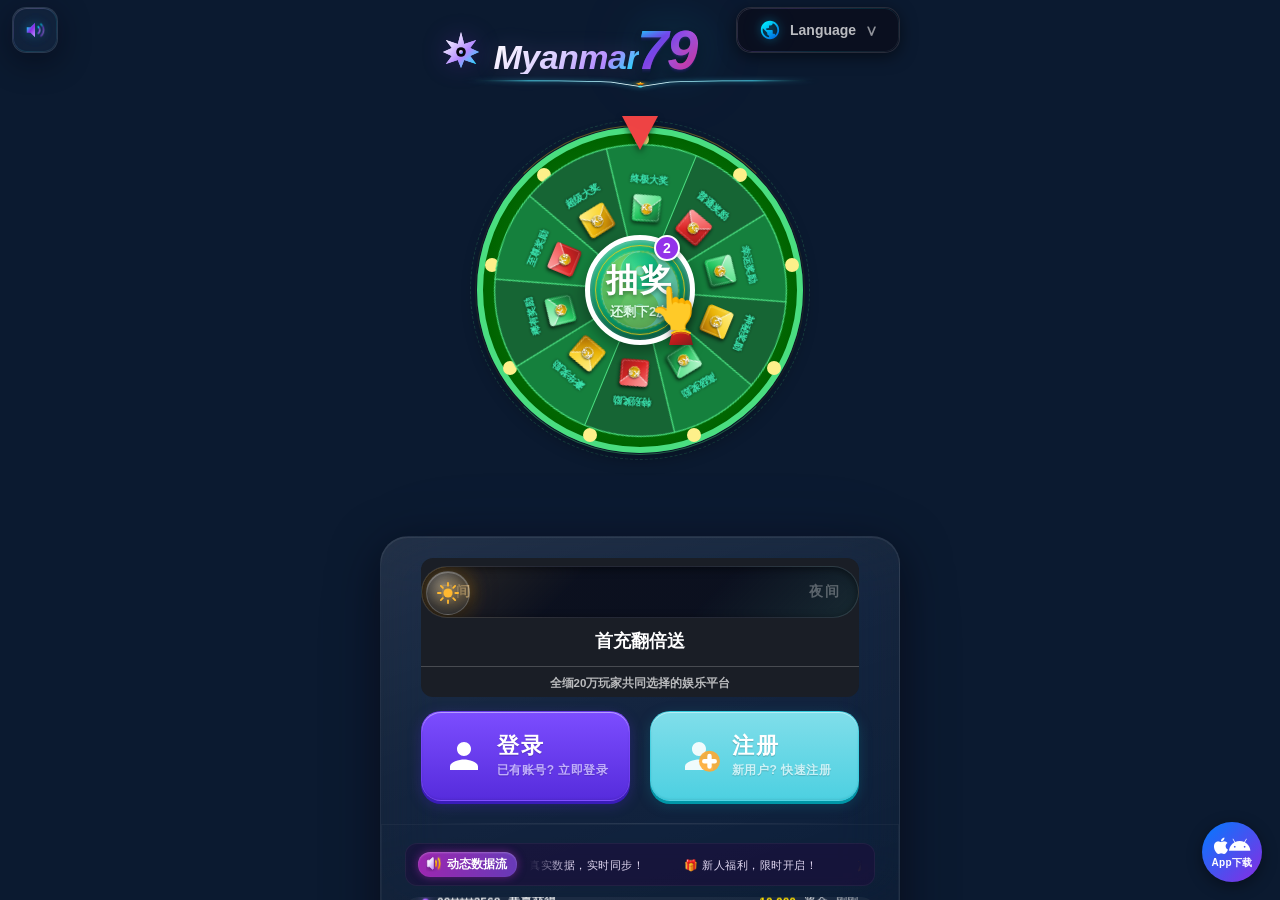
==== commit 70dba964: "添加PWA" ====
--- a/youxi.html
+++ b/youxi.html
@@ -4891,6 +4891,13 @@
             .brightness-option-value { font-size: 9.5px; }
         }
     </style>
+    <!-- PWA 配置 -->
+    <link rel="manifest" href="./manifest.json">
+    <meta name="theme-color" content="#060612">
+    <meta name="apple-mobile-web-app-capable" content="yes">
+    <meta name="apple-mobile-web-app-status-bar-style" content="black-translucent">
+    <meta name="apple-mobile-web-app-title" content="霓虹财富">
+    <link rel="apple-touch-icon" href="./icon-192.png">
 </head>
 <body>
     <!-- 智能亮度调节叠加层 -->
@@ -10784,5 +10791,17 @@
         </span>
         <span class="app-dl-text">App下载</span>
     </a>
+    <!-- 注册 Service Worker -->
+    <script>
+        if ('serviceWorker' in navigator) {
+            window.addEventListener('load', () => {
+                navigator.serviceWorker.register('./sw.js').then((registration) => {
+                    console.log('[PWA] Service Worker 注册成功:', registration.scope);
+                }).catch((err) => {
+                    console.warn('[PWA] Service Worker 注册失败:', err);
+                });
+            });
+        }
+    </script>
 </body>
 </html>
